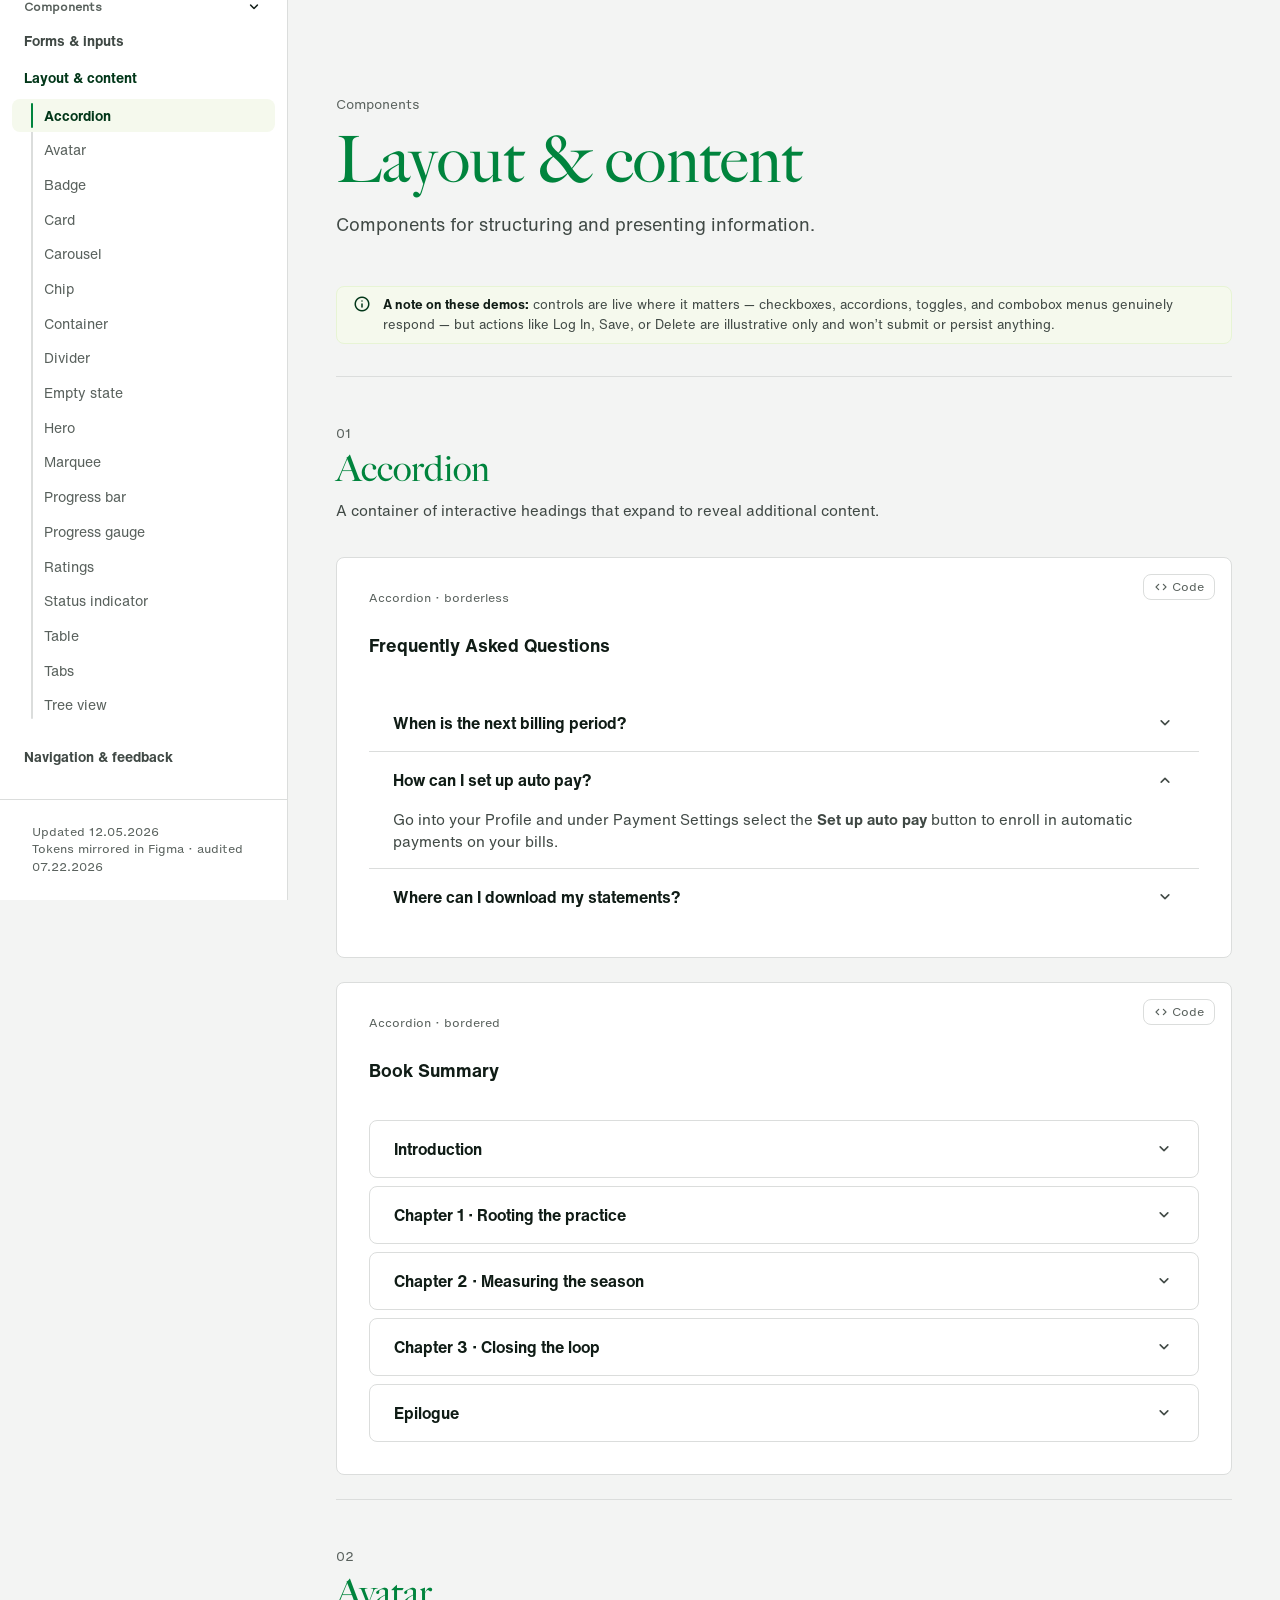
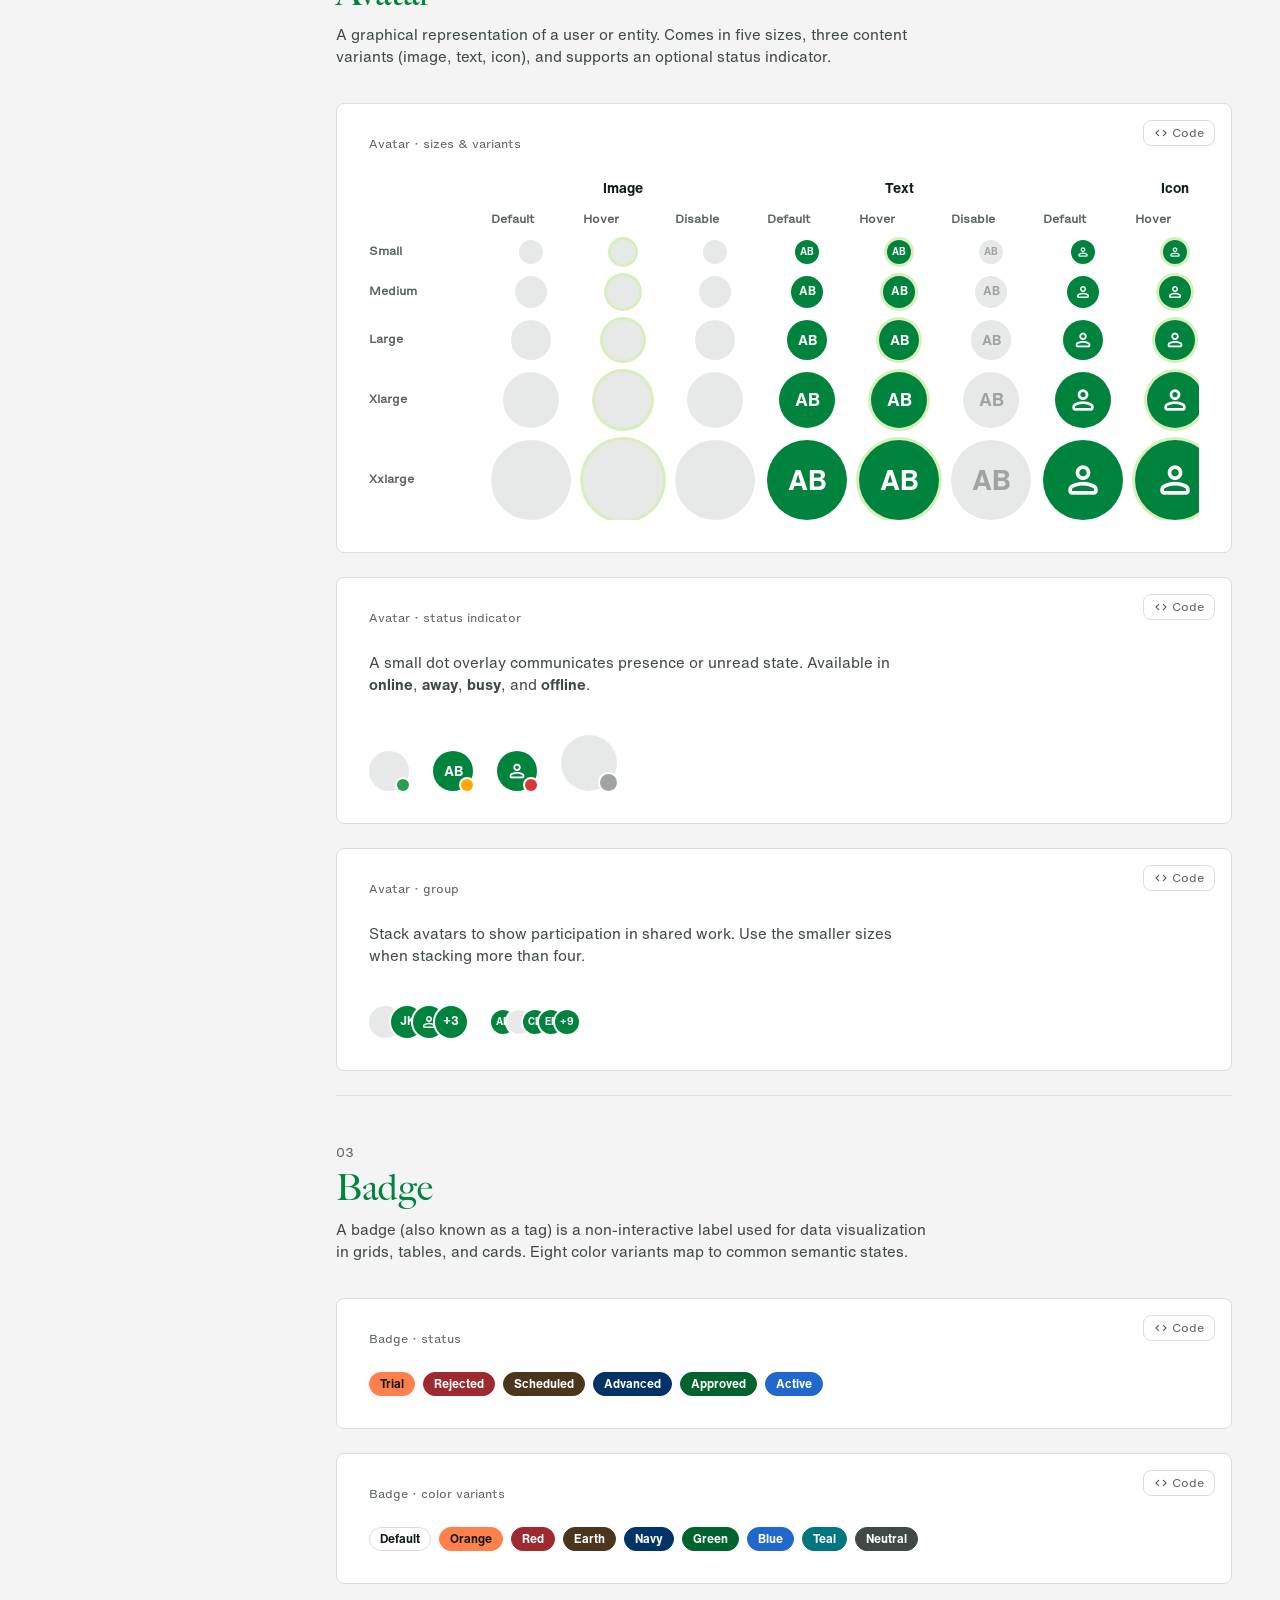
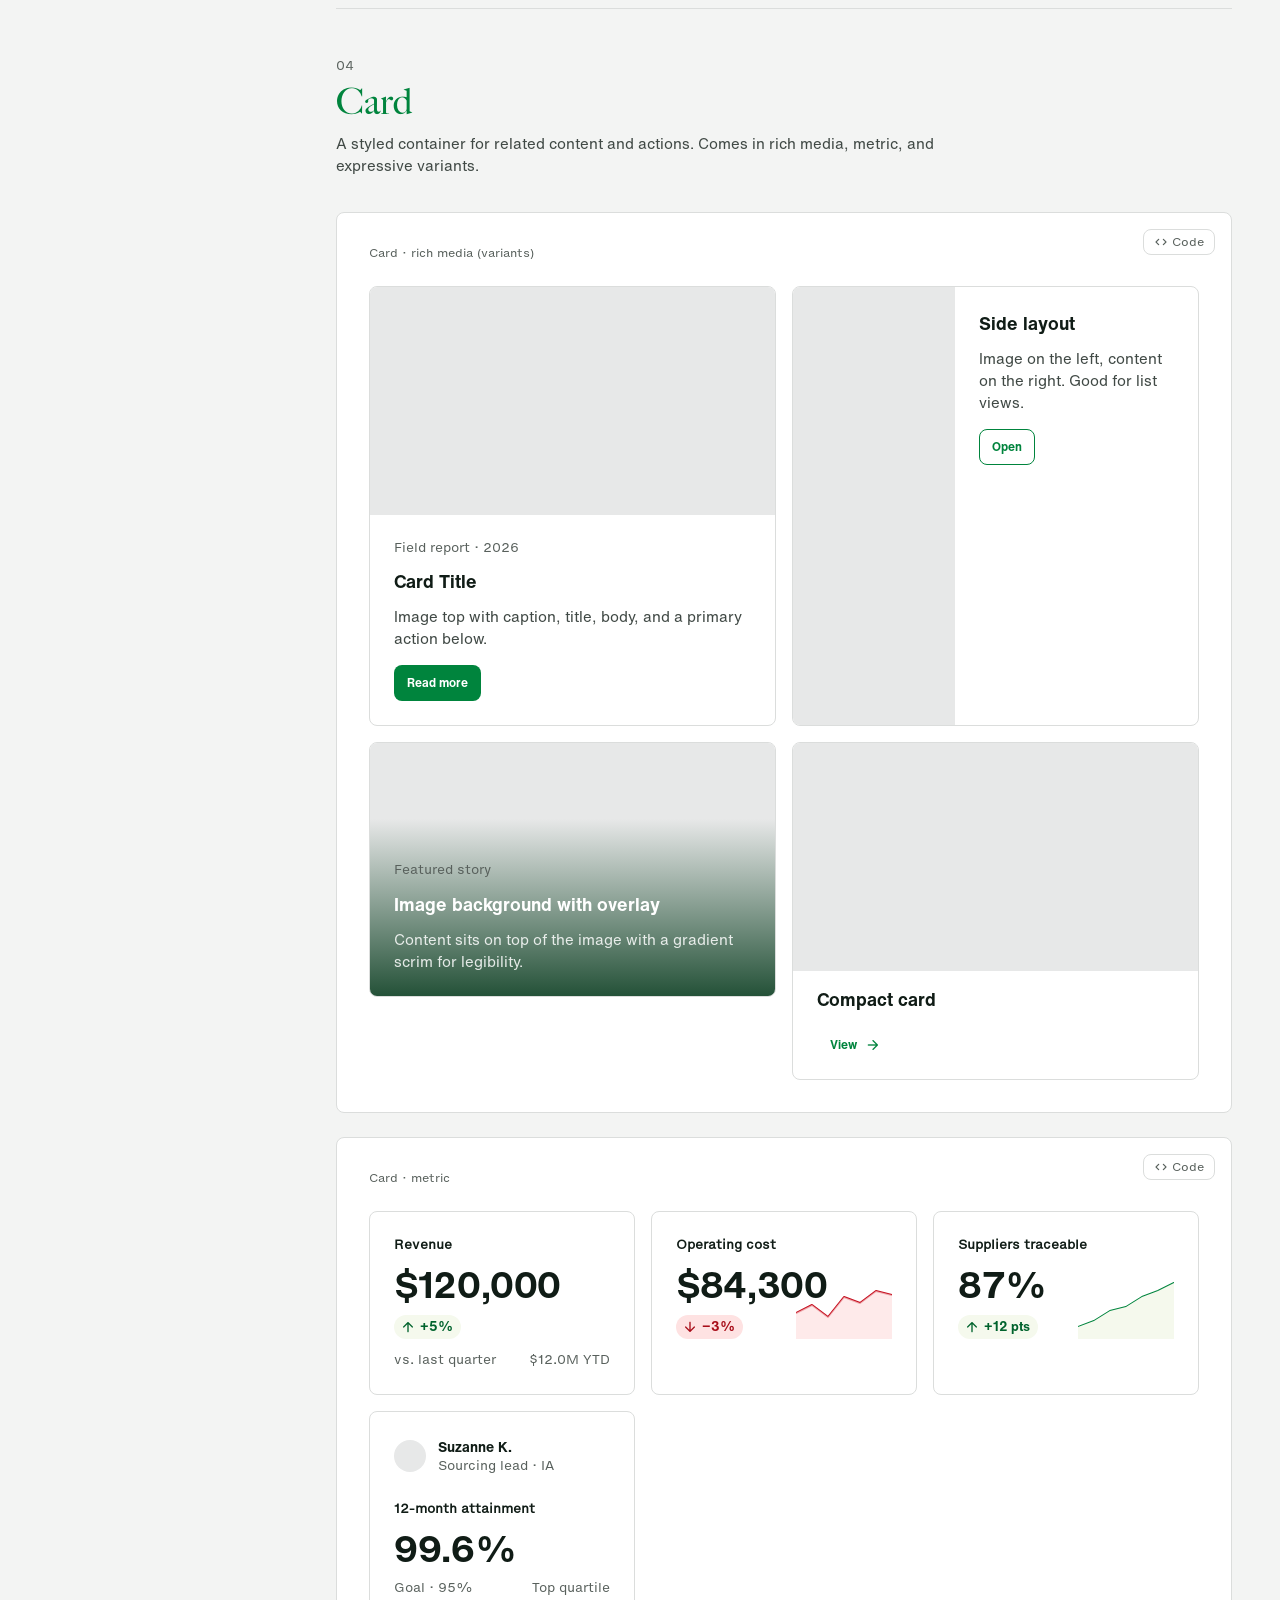
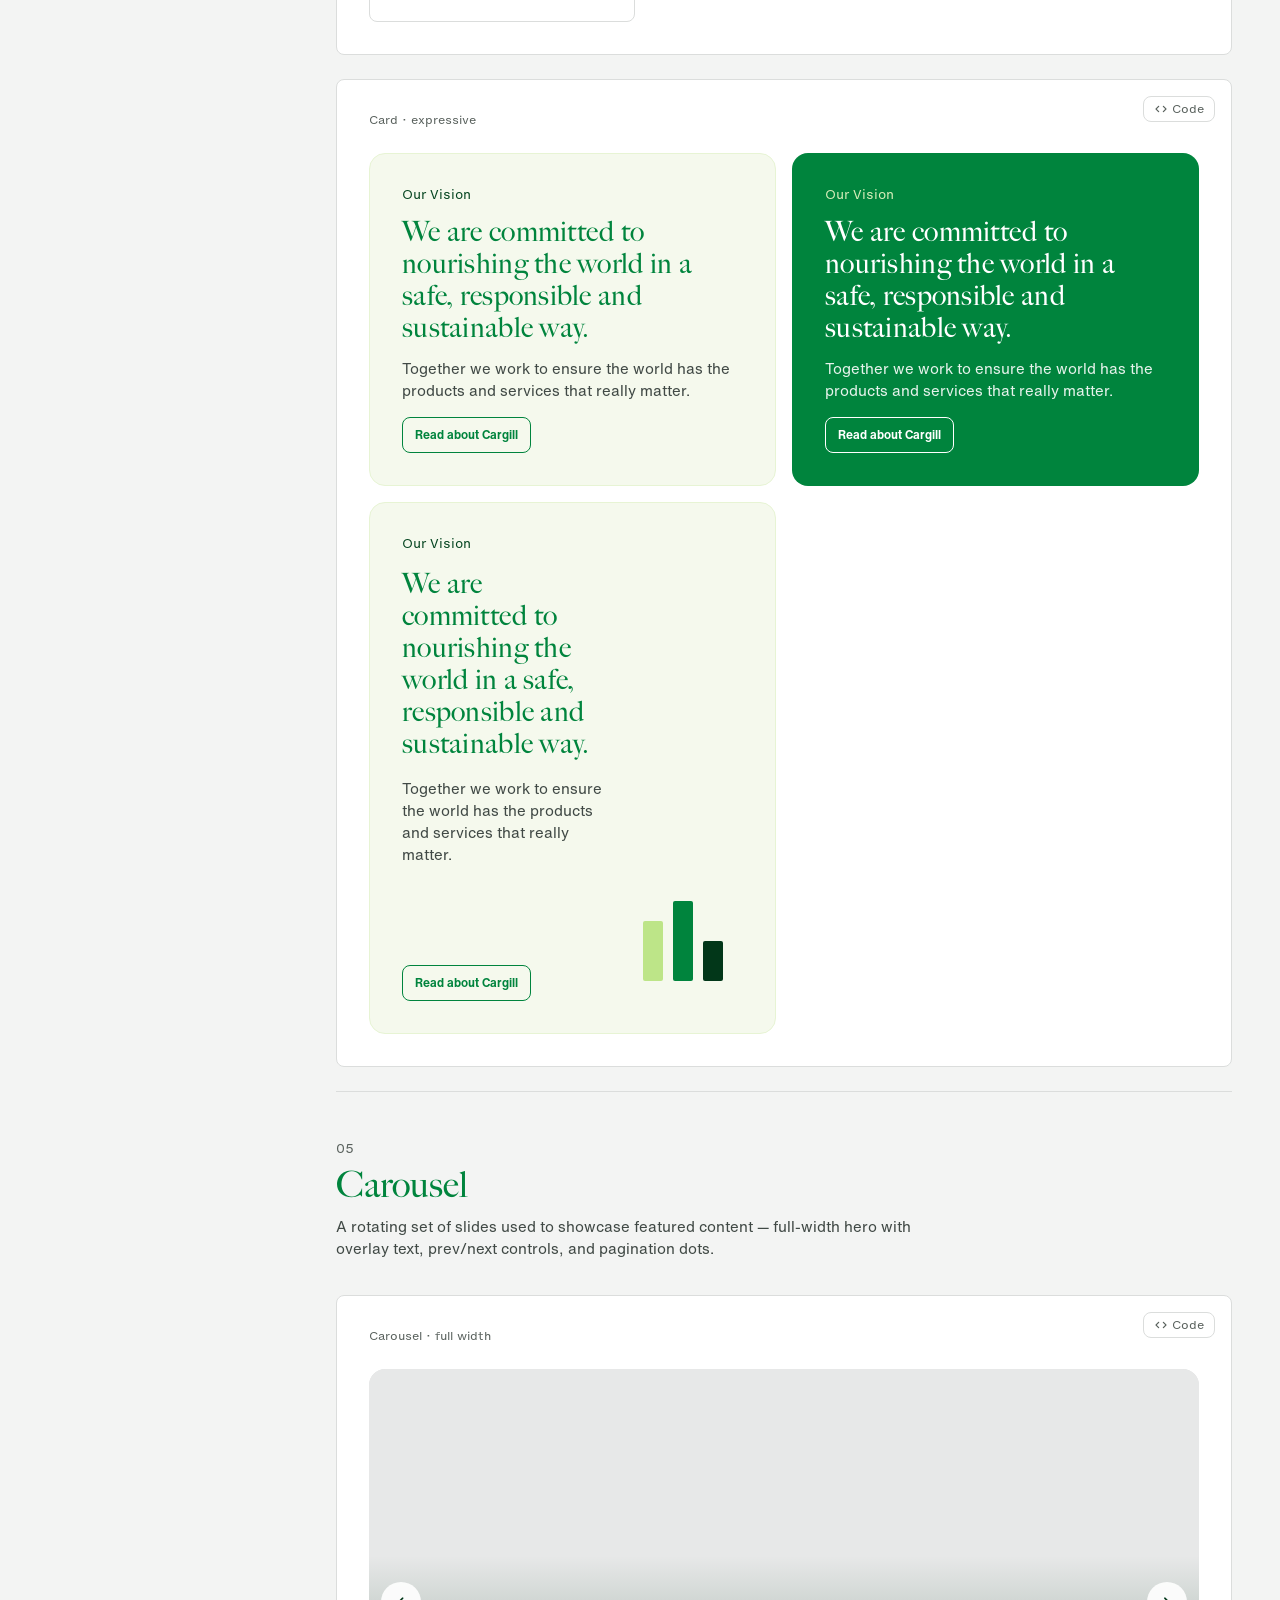
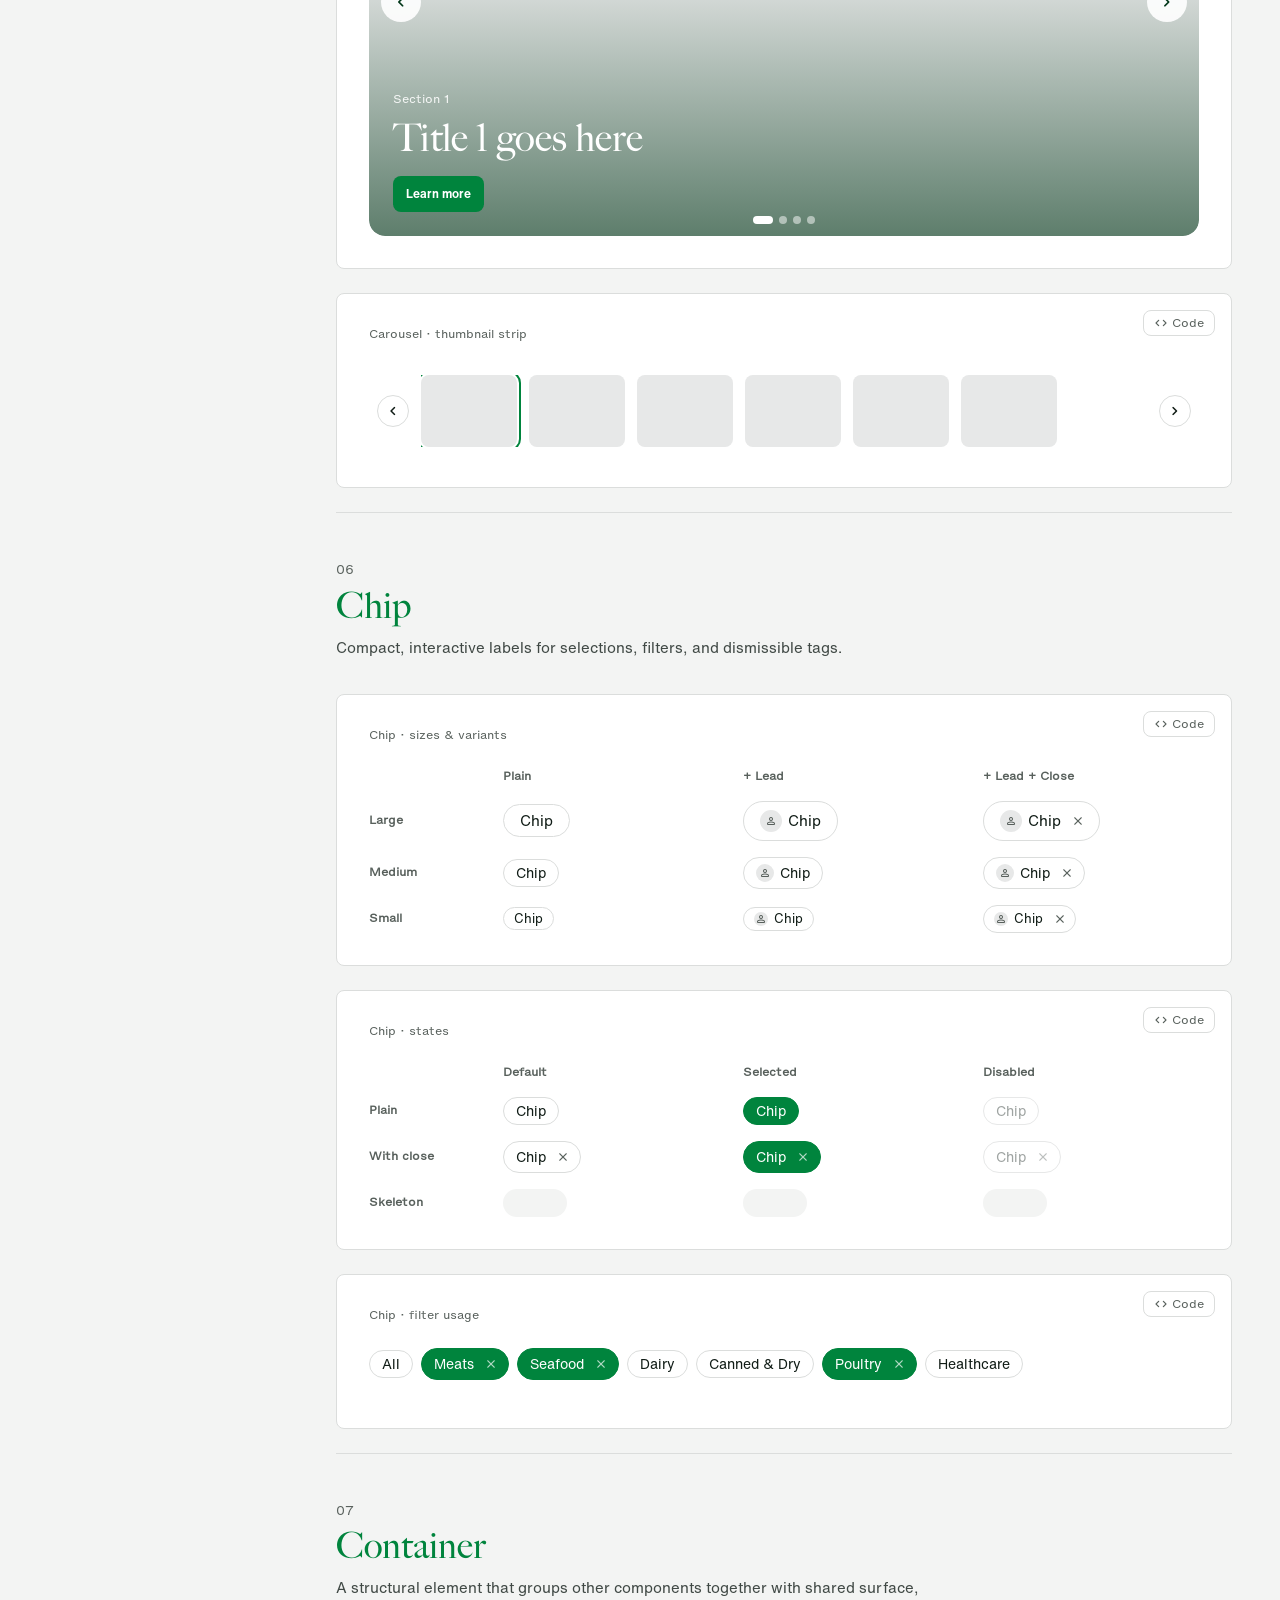
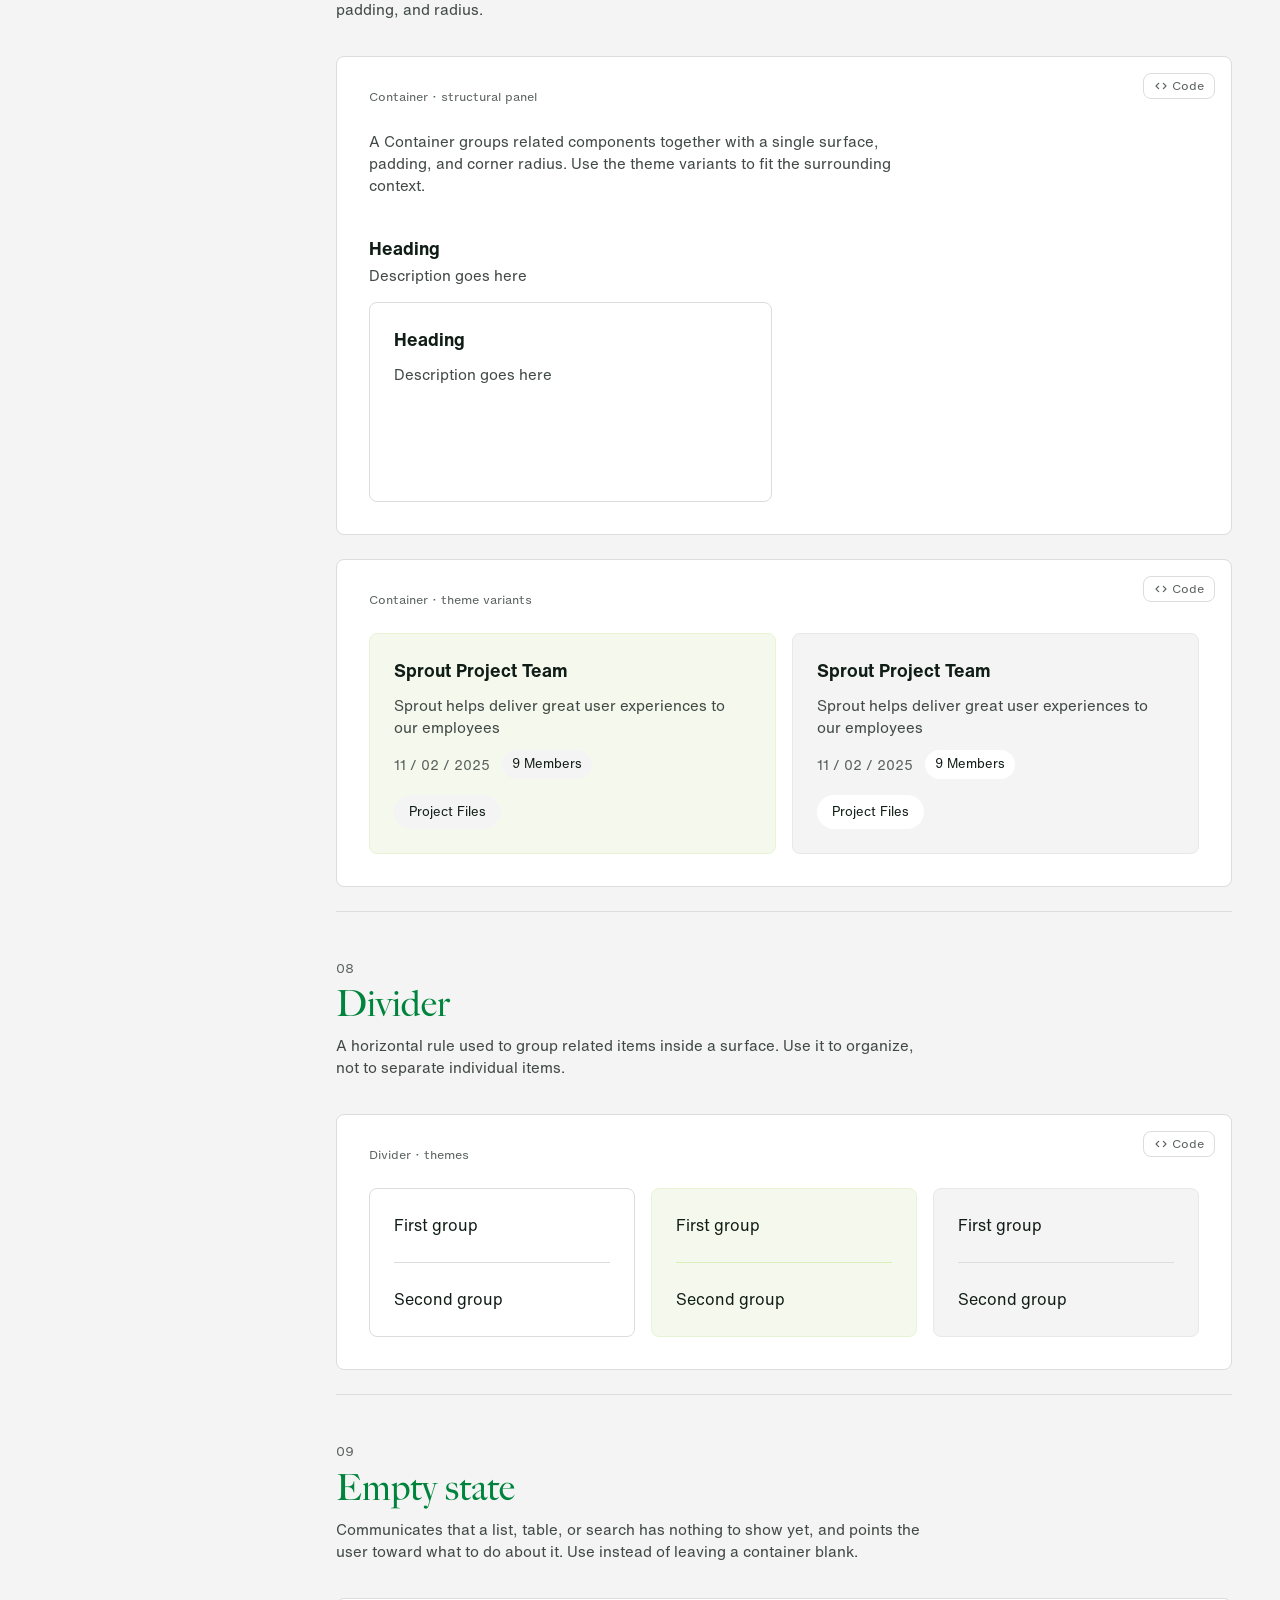
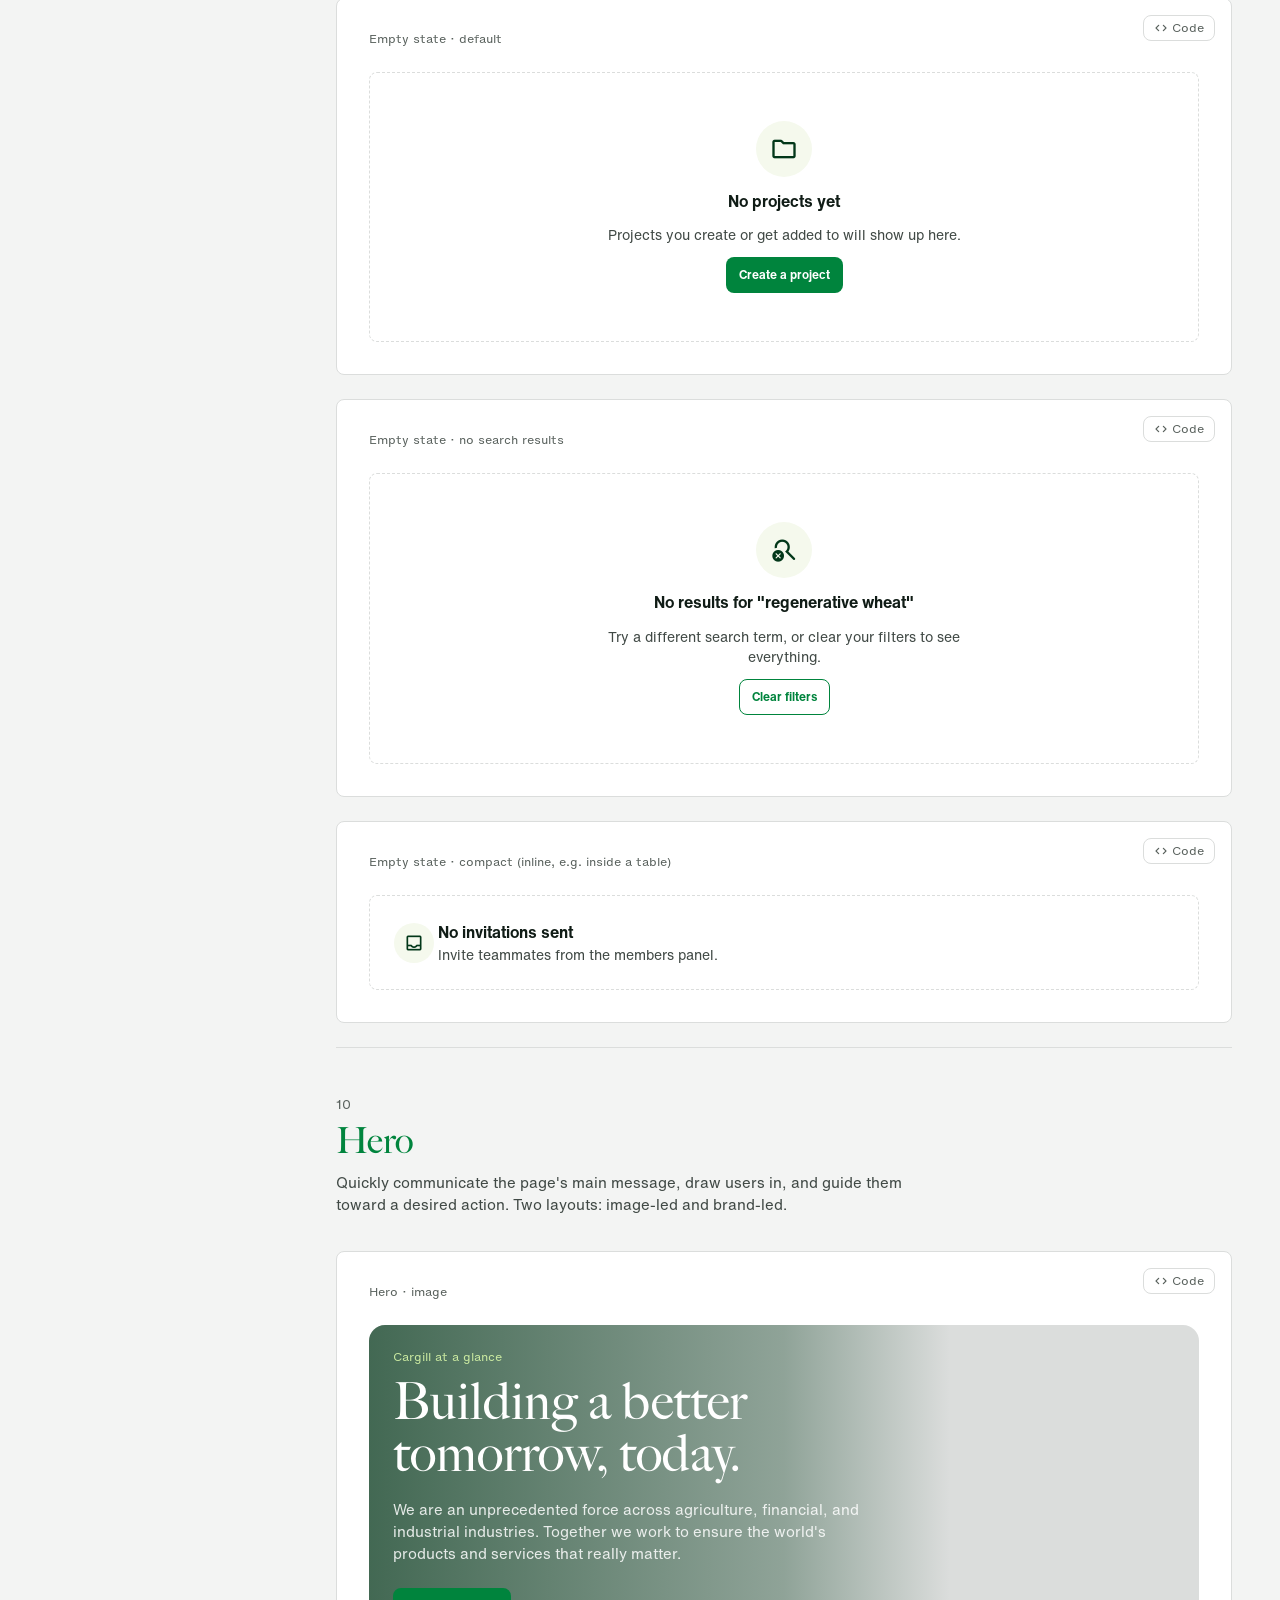
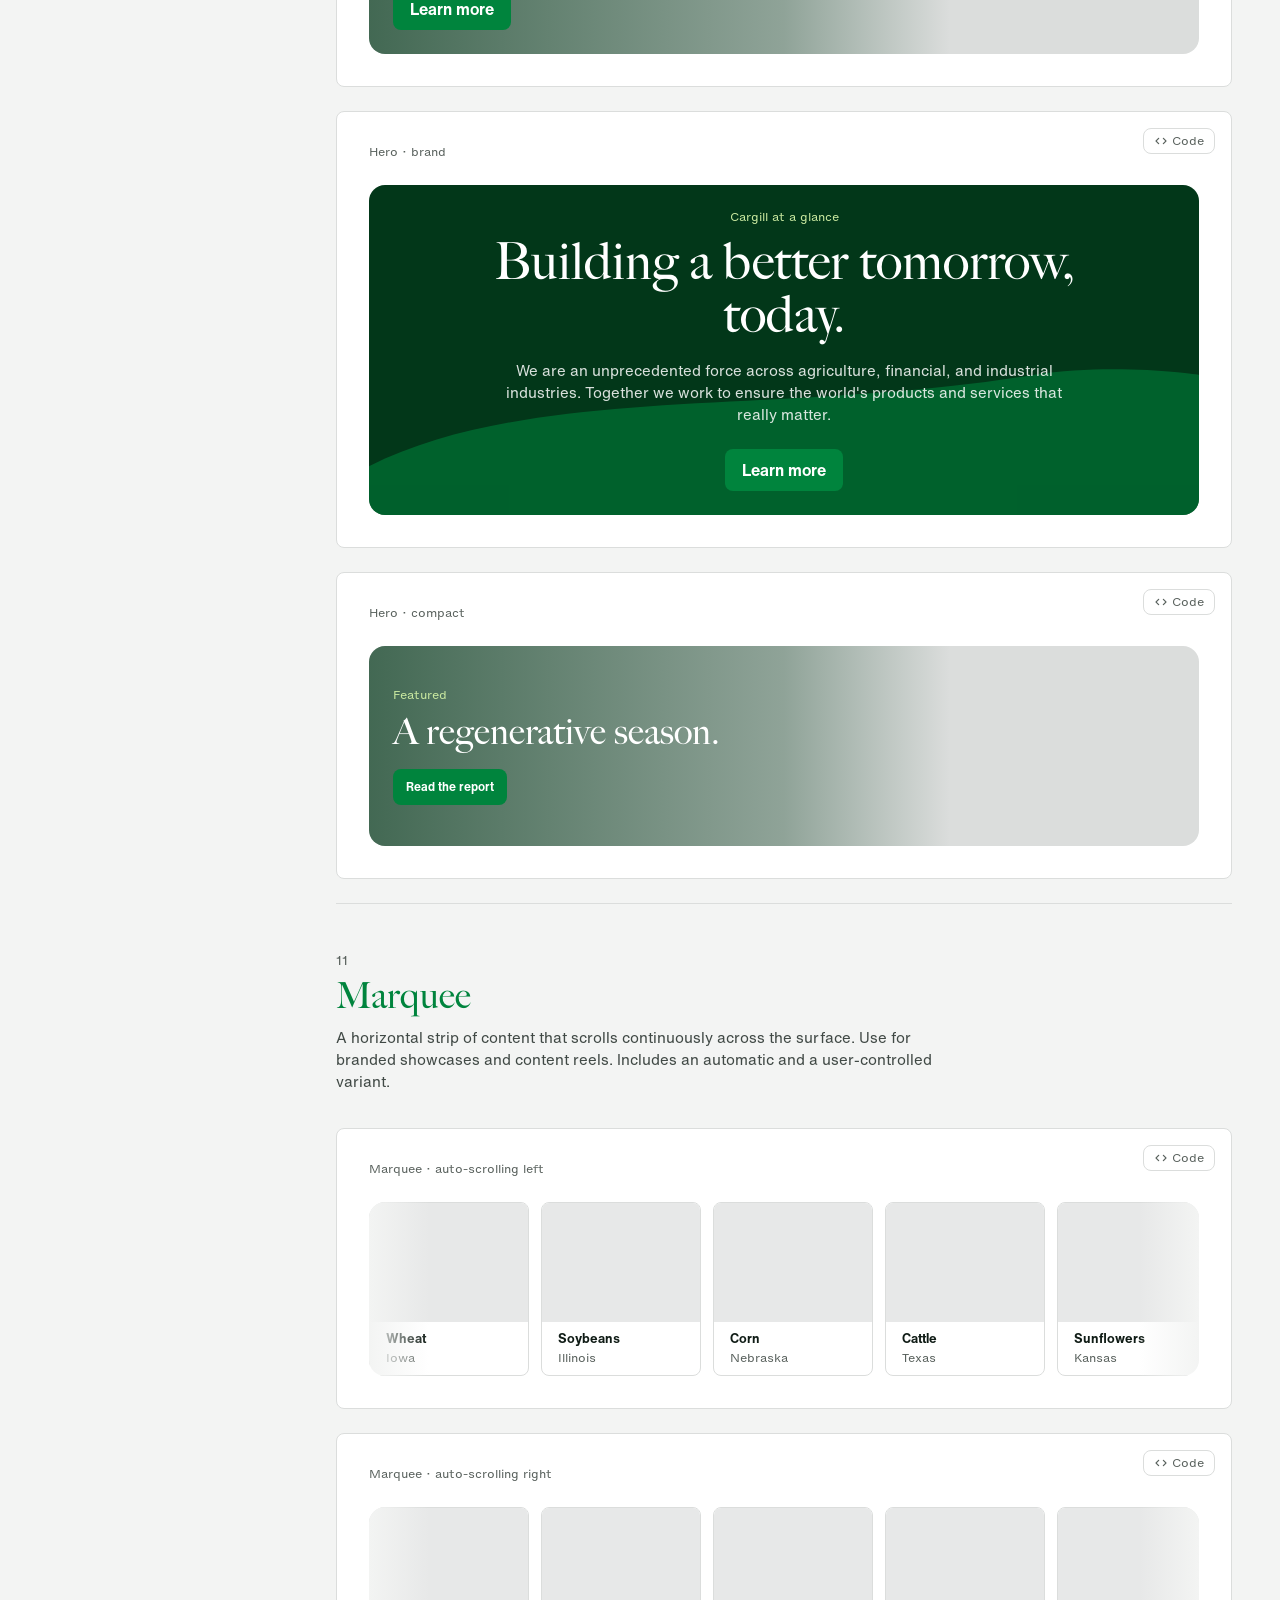
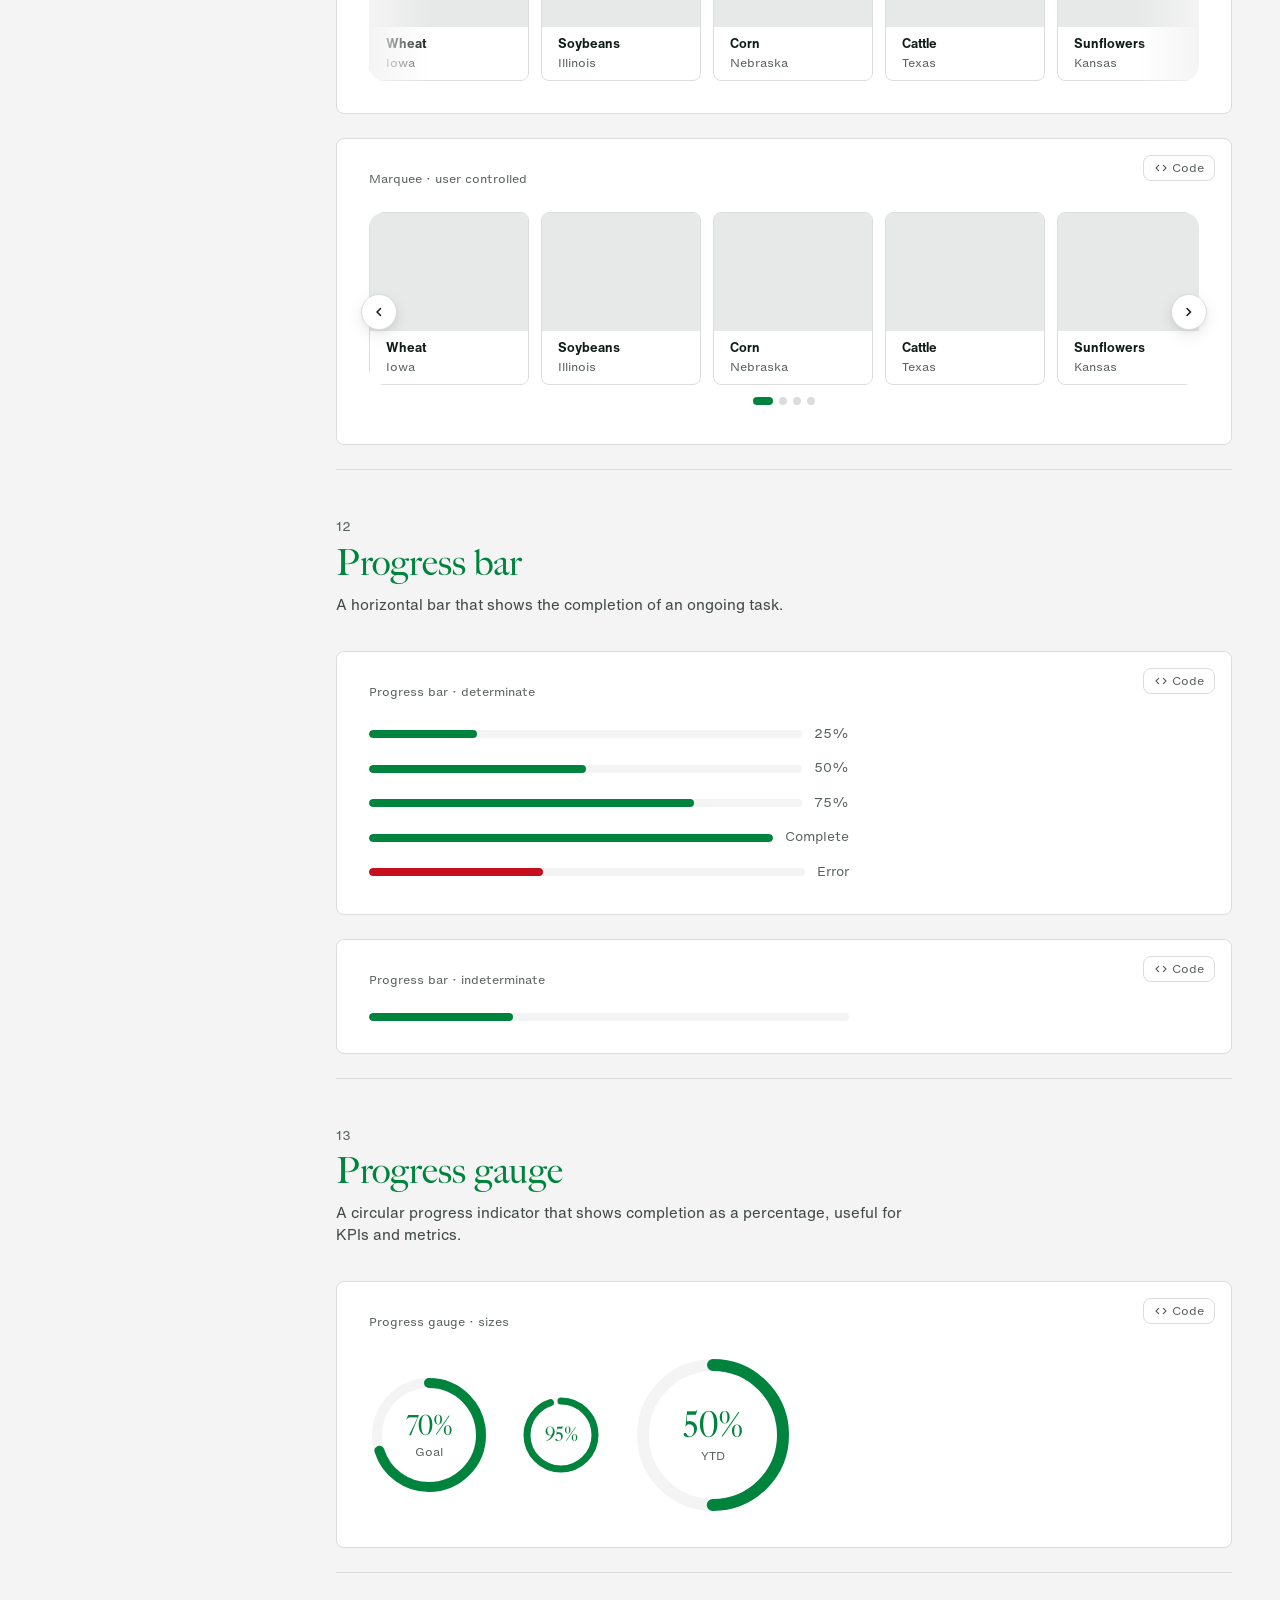
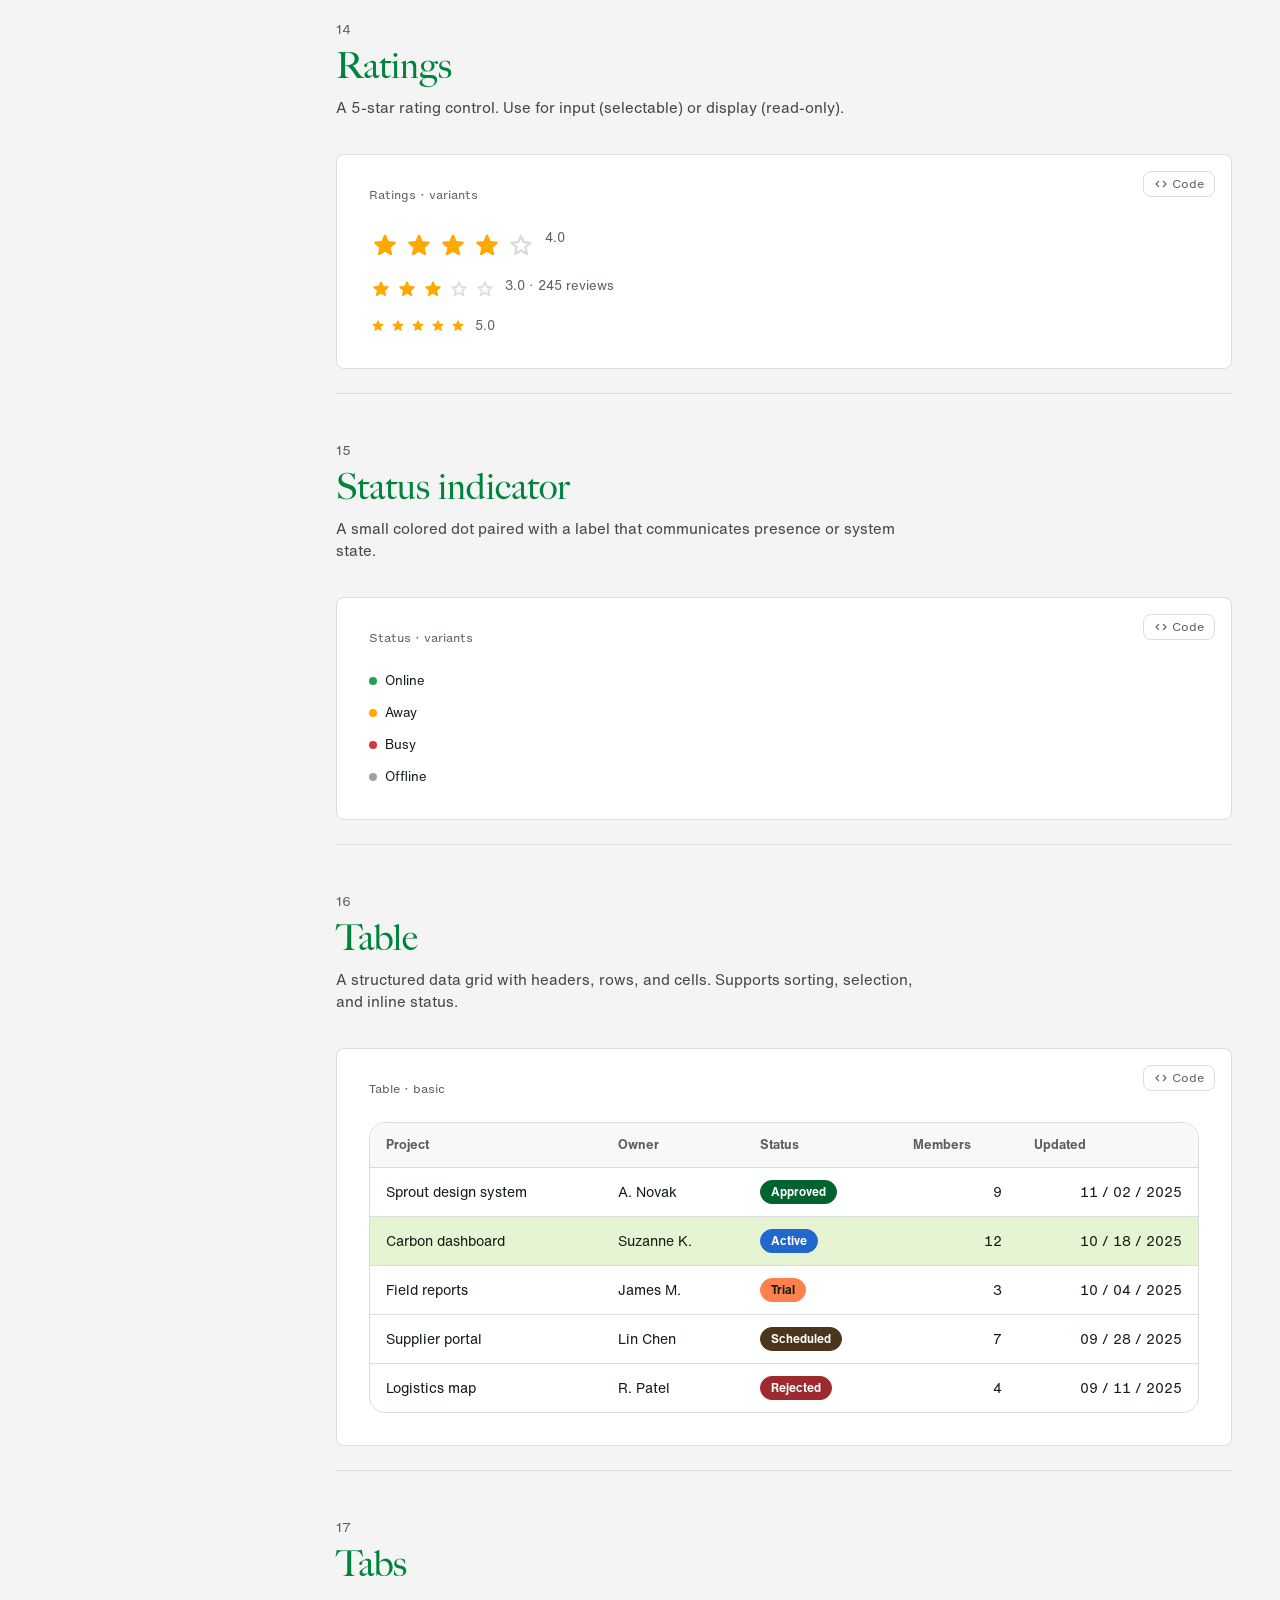
==== content.html @ 5d5da03d "Split System into its own page; add collapsible sidebar nav index.html had grown to 10 stacked Found" ====
<!doctype html>
<html lang="en">
<head>
  <meta charset="utf-8" />
  <meta name="viewport" content="width=device-width, initial-scale=1" />
  <title>Layout & content · Sprout Design System</title>
  <link rel="preconnect" href="https://fonts.googleapis.com" />
  <link rel="preconnect" href="https://fonts.gstatic.com" crossorigin />
  <link rel="preload" href="Cargill%20Fonts/HelveticaNowForCargill.woff2" as="font" type="font/woff2" crossorigin />
  <link rel="preload" href="Cargill%20Fonts/BigCaslonForCargill.otf" as="font" type="font/otf" crossorigin />
  <link rel="stylesheet" href="https://fonts.googleapis.com/css2?family=Material+Symbols+Rounded:opsz,wght,FILL,GRAD@20..48,400..700,0..1,-25..0&display=block" />
  <link rel="stylesheet" href="https://fonts.googleapis.com/css2?family=EB+Garamond:ital@0;1&display=swap" />
  <link rel="stylesheet" href="styles.css" />
</head>
<body>
  <a class="skip-link" href="#main-content">Skip to content</a>

  <!-- Cargill logo SVG symbol. Wordmark paths use currentColor, leaf uses --leaf-fill. -->
  <svg width="0" height="0" style="position:absolute;overflow:hidden" aria-hidden="true" focusable="false">
    <symbol id="cargill-logo" viewBox="0 0 432 202">
      <g fill="currentColor">
        <path d="M423.825 174.37C422.325 174.37 420.925 173.97 419.725 173.27C418.425 172.57 417.525 171.57 416.725 170.37C416.025 169.17 415.625 167.87 415.625 166.37C415.625 164.87 416.025 163.57 416.725 162.37C417.425 161.17 418.425 160.17 419.725 159.47C421.025 158.77 422.325 158.37 423.825 158.37C425.325 158.37 426.725 158.77 427.925 159.47C429.125 160.17 430.125 161.17 430.925 162.37C431.625 163.57 432.025 164.87 432.025 166.37C432.025 167.87 431.625 169.17 430.925 170.37C430.225 171.57 429.225 172.57 427.925 173.27C426.625 173.97 425.325 174.37 423.825 174.37ZM423.825 173.07C425.125 173.07 426.225 172.77 427.325 172.17C428.325 171.57 429.225 170.77 429.825 169.77C430.425 168.77 430.725 167.57 430.725 166.37C430.725 165.17 430.425 163.97 429.825 162.97C429.225 161.97 428.425 161.17 427.325 160.57C426.225 159.97 425.125 159.67 423.825 159.67C422.525 159.67 421.425 159.97 420.325 160.57C419.225 161.17 418.425 161.97 417.825 162.97C417.225 163.97 416.925 165.17 416.925 166.37C416.925 167.57 417.225 168.77 417.825 169.77C418.425 170.77 419.225 171.57 420.325 172.17C421.425 172.77 422.625 173.07 423.825 173.07ZM420.725 170.67V161.97H424.325C424.925 161.97 425.425 162.07 425.925 162.27C426.325 162.47 426.725 162.77 426.925 163.07C427.125 163.47 427.325 163.87 427.325 164.37C427.325 164.77 427.225 165.17 427.125 165.47C426.925 165.77 426.725 166.07 426.425 166.27C426.125 166.47 425.625 166.57 425.125 166.67V166.27C425.625 166.27 425.925 166.37 426.225 166.57C426.525 166.67 426.725 166.87 426.925 167.17C427.025 167.47 427.125 167.77 427.225 168.17L427.325 169.57C427.325 169.87 427.425 170.07 427.425 170.27C427.525 170.47 427.625 170.67 427.725 170.77H426.525C426.425 170.67 426.325 170.47 426.325 170.27C426.225 170.07 426.225 169.87 426.225 169.57L426.125 168.47C426.125 168.07 426.025 167.87 425.925 167.67C425.825 167.47 425.725 167.37 425.425 167.27C425.225 167.17 424.925 167.17 424.625 167.17H421.225V165.97H424.525C424.925 165.97 425.225 165.87 425.425 165.77C425.725 165.67 425.825 165.47 426.025 165.27C426.225 165.07 426.225 164.77 426.225 164.47C426.225 164.17 426.125 163.87 426.025 163.67C425.925 163.47 425.725 163.27 425.425 163.17C425.125 163.07 424.825 162.97 424.425 162.97H421.425L421.925 162.47V170.67H420.725Z"/>
        <path d="M432.025 55.4702C431.125 59.6702 408.725 167.97 408.125 170.77C405.625 170.77 385.625 170.77 381.925 170.77C382.725 166.57 405.225 58.2702 405.725 55.4702C408.325 55.4702 428.325 55.4702 432.025 55.4702Z"/>
        <path d="M390.025 55.4702C389.125 59.6702 366.725 167.97 366.125 170.77C363.625 170.77 343.625 170.77 339.925 170.77C340.725 166.57 363.225 58.2702 363.725 55.4702C366.325 55.4702 386.325 55.4702 390.025 55.4702Z"/>
        <path d="M341.925 84.2702C341.025 88.4702 324.625 167.97 324.025 170.67C321.525 170.67 301.525 170.67 297.825 170.67C298.725 166.47 315.125 86.9702 315.725 84.2702C318.225 84.2702 338.225 84.2702 341.925 84.2702Z"/>
        <path d="M248.525 126.37C245.925 139.17 246.025 144.07 248.525 147.27C249.825 148.87 251.725 149.67 254.425 149.67C261.825 149.67 265.425 145.17 269.125 127.17C271.825 114.27 272.125 106.07 269.525 102.87C268.325 101.37 266.425 100.57 263.925 100.57C256.325 100.57 252.225 108.27 248.525 126.37ZM224.525 162.97C219.225 156.47 218.225 146.37 221.825 128.27C229.725 88.8702 244.725 81.9702 257.725 81.9702C263.925 81.9702 273.225 84.2702 274.325 95.1702L274.425 96.8702H276.225C276.225 96.8702 278.325 86.6702 278.825 84.3702C281.225 84.3702 299.425 84.3702 303.025 84.3702C302.125 88.5702 285.025 170.77 285.025 170.77C280.725 191.47 267.525 201.67 243.225 201.67C220.625 201.67 217.325 188.37 216.825 184.27C216.625 182.67 217.125 178.07 217.125 178.07C219.725 178.07 237.425 178.07 240.725 178.07C240.725 180.17 240.825 183.27 241.525 184.17C242.525 185.37 243.325 186.77 247.025 186.77C251.925 186.77 256.725 185.37 259.025 174.07L263.025 154.67H261.125L260.525 155.57C255.725 163.97 246.725 168.17 237.225 168.17C231.625 168.27 227.325 166.47 224.525 162.97Z"/>
        <path d="M224.725 81.8702C216.125 81.8702 205.925 87.8702 200.925 97.5702L200.425 98.5702H198.525C198.525 98.5702 200.825 87.4702 201.525 84.2702C201.025 84.2702 200.225 84.2702 199.225 84.2702C196.325 84.2702 177.925 84.2702 174.325 84.2702C174.425 85.3702 174.625 86.4702 174.625 87.7702C174.625 90.5702 174.225 93.7702 173.525 97.5702C168.725 121.07 159.025 167.57 158.425 170.77C162.125 170.77 182.125 170.77 184.625 170.77C186.225 162.67 194.425 123.07 194.425 123.07C196.925 111.17 203.825 105.67 216.325 105.67C218.525 105.67 220.425 105.77 222.225 106.07C222.825 103.27 226.525 85.5702 227.225 82.0702C226.025 81.8702 224.725 81.8702 224.725 81.8702Z"/>
        <path d="M131.725 127.17C131.725 127.17 131.225 127.57 130.325 127.97C128.725 128.57 125.225 129.17 123.125 129.67C121.425 130.07 119.525 130.57 117.525 131.47C112.025 133.77 109.325 137.57 107.825 144.47C107.025 148.47 107.525 151.87 109.325 154.07C110.625 155.67 112.625 156.57 115.025 156.57C124.725 156.57 127.725 147.27 129.225 140.27L131.725 127.17ZM132.025 81.8702C145.325 81.8702 153.425 84.1702 157.425 89.1702C159.625 91.8702 160.725 95.4702 160.825 100.07C160.825 102.67 160.525 105.47 159.825 108.57L150.725 152.57C149.525 158.67 148.725 163.27 148.725 167.17C148.725 168.37 148.825 169.57 149.025 170.57C145.325 170.57 126.925 170.57 124.125 170.57C124.125 170.27 124.125 170.07 124.125 169.77C124.125 167.97 124.225 165.97 124.425 163.97L124.725 160.37H123.325L122.825 161.17C118.325 168.37 108.125 172.87 99.4255 172.87C92.2255 172.87 87.0255 171.07 84.0255 167.37C80.8255 163.37 80.0255 157.07 81.7255 148.67C85.1255 132.27 92.6255 125.27 111.325 121.07L123.725 118.27C131.125 116.67 134.625 113.37 136.025 107.07C136.725 103.57 136.325 100.87 134.825 99.0702C133.425 97.3702 131.225 96.5702 128.225 96.5702C121.525 96.5702 118.025 99.9702 115.825 108.57C113.525 108.57 97.2255 108.57 93.6255 108.57C99.5255 85.4702 120.125 81.8702 132.025 81.8702Z"/>
        <path d="M5.12538 166.17C-1.37462 158.17 -1.67462 143.37 4.12538 115.17C13.5254 70.0702 26.9254 54.8702 57.5254 54.8702C69.7254 54.8702 78.3254 57.7702 83.0254 63.5702C86.0254 67.2702 87.6254 72.3702 87.6254 78.7702C87.6254 82.2702 87.2254 86.0702 86.3254 90.2702C86.3254 90.2702 85.5254 94.0702 85.0254 96.2702C82.5254 96.2702 59.2254 96.2702 59.2254 96.2702C59.2254 96.2702 61.1254 83.9702 61.1254 81.2702C61.1254 78.1702 61.0254 76.5702 59.8254 75.0702C58.6254 73.4702 56.8254 72.1702 54.0254 72.1702C42.6254 72.1702 38.8254 83.0702 32.3254 114.47C27.3254 138.87 25.4254 149.97 29.3254 154.77C30.8254 156.57 33.0254 157.47 36.1254 157.47C45.1254 157.47 48.6254 149.77 53.2254 128.37C55.6254 128.37 75.5254 128.37 79.2254 128.37C78.7254 130.87 77.8254 134.97 77.8254 134.97C72.4254 161.37 56.8254 174.77 31.8254 174.77C18.4254 174.67 9.92538 171.97 5.12538 166.17Z"/>
      </g>
      <path style="fill: var(--leaf-fill, #00843D)" d="M344.125 74.0702C344.125 74.0702 326.725 75.4702 314.625 73.7702C286.825 69.9702 261.025 50.7702 249.625 44.3702C224.825 30.5702 214.725 29.6702 201.925 33.3702C180.825 39.0702 168.525 56.3702 156.625 76.5702C154.325 75.4702 151.925 74.5702 149.425 73.9702C156.225 59.5702 182.125 13.0702 235.425 2.07022C288.925 -9.12978 346.225 26.5702 344.125 74.0702Z"/>
    </symbol>
  </svg>

  <div class="app-layout">

    <aside class="sidebar">
      <div class="sidebar-brand">
        <a href="index.html" style="text-decoration:none; display:block;"><svg class="cargill-logo cargill-logo--black" viewBox="0 0 432 202" role="img" aria-label="Cargill"><use href="#cargill-logo"/></svg></a>
        <span class="sidebar-brand-title">Sprout</span>
        <span class="sidebar-brand-tagline">Design System · <span class="js-version">v1.0</span></span>
        <div class="theme-toggle-row">
          <button type="button" id="theme-toggle" class="theme-toggle" role="switch" aria-checked="false" aria-label="Light mode">
            <span class="theme-toggle-track" aria-hidden="true">
              <span class="theme-toggle-thumb"></span>
              <span class="theme-toggle-opt theme-toggle-opt--light">
                <span class="material-symbols-rounded theme-toggle-glyph">light_mode</span>
                <span class="theme-toggle-opt-label">Light</span>
              </span>
              <span class="theme-toggle-opt theme-toggle-opt--dark">
                <span class="material-symbols-rounded theme-toggle-glyph">dark_mode</span>
                <span class="theme-toggle-opt-label">Dark</span>
              </span>
            </span>
          </button>
        </div>
      </div>

      <div class="sidebar-search">
        <button type="button" class="sidebar-search-trigger" id="search-trigger" aria-haspopup="dialog">
          <span class="material-symbols-rounded" aria-hidden="true">search</span>
          <span class="sidebar-search-trigger-label">Search</span>
          <span class="sidebar-search-kbd">⌘K</span>
        </button>
      </div>

      <nav class="sidebar-nav" aria-label="Design system sections">
        <div class="sidebar-section" data-nav-group="start">
          <button type="button" class="sidebar-section-header" aria-expanded="true" aria-controls="nav-start">
            <span class="sidebar-section-title">Start here</span>
            <span class="material-symbols-rounded sidebar-section-chevron" aria-hidden="true">expand_more</span>
          </button>
          <div class="sidebar-section-body" id="nav-start">
            <div class="sidebar-section-body-inner">
              <a href="getting-started.html" class="sidebar-link"><span class="sidebar-link-num">·</span><span>Getting started</span></a>
            </div>
          </div>
        </div>
        <div class="sidebar-section" data-nav-group="foundations">
          <button type="button" class="sidebar-section-header" aria-expanded="true" aria-controls="nav-foundations">
            <span class="sidebar-section-title">Foundations</span>
            <span class="material-symbols-rounded sidebar-section-chevron" aria-hidden="true">expand_more</span>
          </button>
          <div class="sidebar-section-body" id="nav-foundations">
            <div class="sidebar-section-body-inner">
              <a href="index.html#color" class="sidebar-link"><span class="sidebar-link-num">01</span><span>Color</span></a>
              <a href="index.html#type" class="sidebar-link"><span class="sidebar-link-num">02</span><span>Typography</span></a>
              <a href="index.html#space" class="sidebar-link"><span class="sidebar-link-num">03</span><span>Layout &amp; shape</span></a>
              <a href="index.html#icons" class="sidebar-link"><span class="sidebar-link-num">04</span><span>Iconography</span></a>
              <a href="index.html#logo" class="sidebar-link"><span class="sidebar-link-num">05</span><span>Logo</span></a>
            </div>
          </div>
        </div>
        <div class="sidebar-section" data-nav-group="system">
          <button type="button" class="sidebar-section-header" aria-expanded="true" aria-controls="nav-system">
            <span class="sidebar-section-title">System</span>
            <span class="material-symbols-rounded sidebar-section-chevron" aria-hidden="true">expand_more</span>
          </button>
          <div class="sidebar-section-body" id="nav-system">
            <div class="sidebar-section-body-inner">
              <a href="system.html#themes" class="sidebar-link"><span class="sidebar-link-num">06</span><span>Themes</span></a>
              <a href="system.html#elevation" class="sidebar-link"><span class="sidebar-link-num">07</span><span>Elevation</span></a>
              <a href="system.html#brand-expression" class="sidebar-link"><span class="sidebar-link-num">08</span><span>Brand expression</span></a>
              <a href="system.html#illustration" class="sidebar-link"><span class="sidebar-link-num">09</span><span>Illustration</span></a>
              <a href="system.html#dataviz" class="sidebar-link"><span class="sidebar-link-num">10</span><span>Data visualization</span></a>
            </div>
          </div>
        </div>
        <div class="sidebar-section" data-nav-group="components">
          <button type="button" class="sidebar-section-header" aria-expanded="true" aria-controls="nav-components">
            <span class="sidebar-section-title">Components</span>
            <span class="material-symbols-rounded sidebar-section-chevron" aria-hidden="true">expand_more</span>
          </button>
          <div class="sidebar-section-body" id="nav-components">
            <div class="sidebar-section-body-inner">
          <a href="forms.html" class="sidebar-link sidebar-group"><span class="sidebar-link-num">·</span><span>Forms &amp; inputs</span></a>
          <a href="content.html" class="sidebar-link sidebar-group sidebar-group--active"><span class="sidebar-link-num">·</span><span>Layout &amp; content</span></a>
          <div class="sidebar-group-children">
            <a href="#accordion" class="sidebar-link sidebar-link--child"><span class="sidebar-link-num"></span><span>Accordion</span></a>
            <a href="#avatar" class="sidebar-link sidebar-link--child"><span class="sidebar-link-num"></span><span>Avatar</span></a>
            <a href="#badge" class="sidebar-link sidebar-link--child"><span class="sidebar-link-num"></span><span>Badge</span></a>
            <a href="#card" class="sidebar-link sidebar-link--child"><span class="sidebar-link-num"></span><span>Card</span></a>
            <a href="#carousel" class="sidebar-link sidebar-link--child"><span class="sidebar-link-num"></span><span>Carousel</span></a>
            <a href="#chip" class="sidebar-link sidebar-link--child"><span class="sidebar-link-num"></span><span>Chip</span></a>
            <a href="#container" class="sidebar-link sidebar-link--child"><span class="sidebar-link-num"></span><span>Container</span></a>
            <a href="#divider" class="sidebar-link sidebar-link--child"><span class="sidebar-link-num"></span><span>Divider</span></a>
            <a href="#empty-state" class="sidebar-link sidebar-link--child"><span class="sidebar-link-num"></span><span>Empty state</span></a>
            <a href="#hero" class="sidebar-link sidebar-link--child"><span class="sidebar-link-num"></span><span>Hero</span></a>
            <a href="#marquee" class="sidebar-link sidebar-link--child"><span class="sidebar-link-num"></span><span>Marquee</span></a>
            <a href="#progress-bar" class="sidebar-link sidebar-link--child"><span class="sidebar-link-num"></span><span>Progress bar</span></a>
            <a href="#progress-gauge" class="sidebar-link sidebar-link--child"><span class="sidebar-link-num"></span><span>Progress gauge</span></a>
            <a href="#ratings" class="sidebar-link sidebar-link--child"><span class="sidebar-link-num"></span><span>Ratings</span></a>
            <a href="#status-indicator" class="sidebar-link sidebar-link--child"><span class="sidebar-link-num"></span><span>Status indicator</span></a>
            <a href="#tables" class="sidebar-link sidebar-link--child"><span class="sidebar-link-num"></span><span>Table</span></a>
            <a href="#tabs" class="sidebar-link sidebar-link--child"><span class="sidebar-link-num"></span><span>Tabs</span></a>
            <a href="#tree-view" class="sidebar-link sidebar-link--child"><span class="sidebar-link-num"></span><span>Tree view</span></a>
          </div>
          <a href="navigation.html" class="sidebar-link sidebar-group"><span class="sidebar-link-num">·</span><span>Navigation &amp; feedback</span></a>
            </div>
          </div>
        </div>
      </nav>


      <div class="sidebar-foot">
        Updated <span class="js-updated">2026.06.06</span><br>Tokens mirrored in Figma · audited 07.22.2026
      </div>
    </aside>

    <div class="app-main" id="main-content" tabindex="-1">

  <main>
    <section class="block" id="content-top">
      <div class="container">
        <div class="section-head">
          <div>
            <p class="section-eyebrow">Components</p>
            <h1 class="section-title">Layout &amp; content</h1>
          </div>
          <p class="section-lede">Components for structuring and presenting information.</p>
        </div>
        <div class="component-grid">
<div class="component-legend">
            <span class="material-symbols-rounded" aria-hidden="true">info</span>
            <span><strong>A note on these demos:</strong> controls are live where it matters — checkboxes, accordions, toggles, and combobox menus genuinely respond — but actions like Log In, Save, or Delete are illustrative only and won’t submit or persist anything.</span>
          </div>
<div class="component-heading" id="accordion">
            <h2 class="component-heading-title">Accordion</h2>
            <p class="component-heading-desc">A container of interactive headings that expand to reveal additional content.</p>
          </div>

          <div class="component" style="grid-column: 1 / -1;">
            <p class="component-label">Accordion · borderless</p>
            <p class="type-h5" style="font-size: 18px; margin-bottom: var(--space-3);">Frequently Asked Questions</p>
            <div class="accordion accordion--borderless">
              <details class="accordion-item">
                <summary>When is the next billing period?<span class="material-symbols-rounded">expand_more</span></summary>
                <div class="accordion-body">
                  <p>Your next billing period begins on the first day of the month following your activation date. Invoices are issued on the same date and reflect any usage from the prior cycle.</p>
                </div>
              </details>
              <details class="accordion-item" open>
                <summary>How can I set up auto pay?<span class="material-symbols-rounded">expand_more</span></summary>
                <div class="accordion-body">
                  <p>Go into your Profile and under Payment Settings select the <strong>Set up auto pay</strong> button to enroll in automatic payments on your bills.</p>
                </div>
              </details>
              <details class="accordion-item">
                <summary>Where can I download my statements?<span class="material-symbols-rounded">expand_more</span></summary>
                <div class="accordion-body">
                  <p>Statements for the last 24 months live under Account · Billing · Statements. Each statement is available as PDF or CSV.</p>
                </div>
              </details>
            </div>
          </div>

          <div class="component" style="grid-column: 1 / -1;">
            <p class="component-label">Accordion · bordered</p>
            <p class="type-h5" style="font-size: 18px; margin-bottom: var(--space-3);">Book Summary</p>
            <div class="accordion accordion--bordered">
              <details class="accordion-item">
                <summary>Introduction<span class="material-symbols-rounded">expand_more</span></summary>
                <div class="accordion-body"><p>Sets the stage for the work ahead, framing the systems thinking and stewardship principles that ground the rest of the chapters.</p></div>
              </details>
              <details class="accordion-item">
                <summary>Chapter 1 · Rooting the practice<span class="material-symbols-rounded">expand_more</span></summary>
                <div class="accordion-body"><p>How regenerative practice takes hold across a working farm, from cover crops through measurement.</p></div>
              </details>
              <details class="accordion-item">
                <summary>Chapter 2 · Measuring the season<span class="material-symbols-rounded">expand_more</span></summary>
                <div class="accordion-body"><p>What gets measured, how it's reported, and where the system helps you spot patterns early.</p></div>
              </details>
              <details class="accordion-item">
                <summary>Chapter 3 · Closing the loop<span class="material-symbols-rounded">expand_more</span></summary>
                <div class="accordion-body"><p>Tying outcomes back to the story, with practical examples from the Iowa corn belt.</p></div>
              </details>
              <details class="accordion-item">
                <summary>Epilogue<span class="material-symbols-rounded">expand_more</span></summary>
                <div class="accordion-body"><p>A look ahead at the next season and what shapes the system from here.</p></div>
              </details>
            </div>
          </div>

<div class="component-heading" id="avatar">
            <h2 class="component-heading-title">Avatar</h2>
            <p class="component-heading-desc">A graphical representation of a user or entity. Comes in five sizes, three content variants (image, text, icon), and supports an optional status indicator.</p>
          </div>

          <div class="component" style="grid-column: 1 / -1;">
            <p class="component-label">Avatar · sizes &amp; variants</p>
            <div class="avatar-matrix">
              <span></span>
              <span class="avatar-matrix-group">Image</span>
              <span class="avatar-matrix-group">Text</span>
              <span class="avatar-matrix-group">Icon</span>

              <span></span>
              <span class="avatar-matrix-th">Default</span><span class="avatar-matrix-th">Hover</span><span class="avatar-matrix-th">Disable</span>
              <span class="avatar-matrix-th">Default</span><span class="avatar-matrix-th">Hover</span><span class="avatar-matrix-th">Disable</span>
              <span class="avatar-matrix-th">Default</span><span class="avatar-matrix-th">Hover</span><span class="avatar-matrix-th">Disable</span>

              <span class="avatar-matrix-row-label">Small</span>
              <span class="avatar-matrix-cell"><span class="avatar avatar--sm avatar--image"></span></span>
              <span class="avatar-matrix-cell"><span class="avatar avatar--sm avatar--image" style="box-shadow: 0 0 0 3px var(--soft-green-200);"></span></span>
              <span class="avatar-matrix-cell"><span class="avatar avatar--sm avatar--image avatar--disabled"></span></span>
              <span class="avatar-matrix-cell"><span class="avatar avatar--sm">AB</span></span>
              <span class="avatar-matrix-cell"><span class="avatar avatar--sm" style="box-shadow: 0 0 0 3px var(--soft-green-200);">AB</span></span>
              <span class="avatar-matrix-cell"><span class="avatar avatar--sm avatar--disabled">AB</span></span>
              <span class="avatar-matrix-cell"><span class="avatar avatar--sm"><span class="material-symbols-rounded">person</span></span></span>
              <span class="avatar-matrix-cell"><span class="avatar avatar--sm" style="box-shadow: 0 0 0 3px var(--soft-green-200);"><span class="material-symbols-rounded">person</span></span></span>
              <span class="avatar-matrix-cell"><span class="avatar avatar--sm avatar--disabled"><span class="material-symbols-rounded">person</span></span></span>

              <span class="avatar-matrix-row-label">Medium</span>
              <span class="avatar-matrix-cell"><span class="avatar avatar--md avatar--image"></span></span>
              <span class="avatar-matrix-cell"><span class="avatar avatar--md avatar--image" style="box-shadow: 0 0 0 3px var(--soft-green-200);"></span></span>
              <span class="avatar-matrix-cell"><span class="avatar avatar--md avatar--image avatar--disabled"></span></span>
              <span class="avatar-matrix-cell"><span class="avatar avatar--md">AB</span></span>
              <span class="avatar-matrix-cell"><span class="avatar avatar--md" style="box-shadow: 0 0 0 3px var(--soft-green-200);">AB</span></span>
              <span class="avatar-matrix-cell"><span class="avatar avatar--md avatar--disabled">AB</span></span>
              <span class="avatar-matrix-cell"><span class="avatar avatar--md"><span class="material-symbols-rounded">person</span></span></span>
              <span class="avatar-matrix-cell"><span class="avatar avatar--md" style="box-shadow: 0 0 0 3px var(--soft-green-200);"><span class="material-symbols-rounded">person</span></span></span>
              <span class="avatar-matrix-cell"><span class="avatar avatar--md avatar--disabled"><span class="material-symbols-rounded">person</span></span></span>

              <span class="avatar-matrix-row-label">Large</span>
              <span class="avatar-matrix-cell"><span class="avatar avatar--lg avatar--image"></span></span>
              <span class="avatar-matrix-cell"><span class="avatar avatar--lg avatar--image" style="box-shadow: 0 0 0 3px var(--soft-green-200);"></span></span>
              <span class="avatar-matrix-cell"><span class="avatar avatar--lg avatar--image avatar--disabled"></span></span>
              <span class="avatar-matrix-cell"><span class="avatar avatar--lg">AB</span></span>
              <span class="avatar-matrix-cell"><span class="avatar avatar--lg" style="box-shadow: 0 0 0 3px var(--soft-green-200);">AB</span></span>
              <span class="avatar-matrix-cell"><span class="avatar avatar--lg avatar--disabled">AB</span></span>
              <span class="avatar-matrix-cell"><span class="avatar avatar--lg"><span class="material-symbols-rounded">person</span></span></span>
              <span class="avatar-matrix-cell"><span class="avatar avatar--lg" style="box-shadow: 0 0 0 3px var(--soft-green-200);"><span class="material-symbols-rounded">person</span></span></span>
              <span class="avatar-matrix-cell"><span class="avatar avatar--lg avatar--disabled"><span class="material-symbols-rounded">person</span></span></span>

              <span class="avatar-matrix-row-label">Xlarge</span>
              <span class="avatar-matrix-cell"><span class="avatar avatar--xl avatar--image"></span></span>
              <span class="avatar-matrix-cell"><span class="avatar avatar--xl avatar--image" style="box-shadow: 0 0 0 3px var(--soft-green-200);"></span></span>
              <span class="avatar-matrix-cell"><span class="avatar avatar--xl avatar--image avatar--disabled"></span></span>
              <span class="avatar-matrix-cell"><span class="avatar avatar--xl">AB</span></span>
              <span class="avatar-matrix-cell"><span class="avatar avatar--xl" style="box-shadow: 0 0 0 3px var(--soft-green-200);">AB</span></span>
              <span class="avatar-matrix-cell"><span class="avatar avatar--xl avatar--disabled">AB</span></span>
              <span class="avatar-matrix-cell"><span class="avatar avatar--xl"><span class="material-symbols-rounded">person</span></span></span>
              <span class="avatar-matrix-cell"><span class="avatar avatar--xl" style="box-shadow: 0 0 0 3px var(--soft-green-200);"><span class="material-symbols-rounded">person</span></span></span>
              <span class="avatar-matrix-cell"><span class="avatar avatar--xl avatar--disabled"><span class="material-symbols-rounded">person</span></span></span>

              <span class="avatar-matrix-row-label">Xxlarge</span>
              <span class="avatar-matrix-cell"><span class="avatar avatar--xxl avatar--image"></span></span>
              <span class="avatar-matrix-cell"><span class="avatar avatar--xxl avatar--image" style="box-shadow: 0 0 0 3px var(--soft-green-200);"></span></span>
              <span class="avatar-matrix-cell"><span class="avatar avatar--xxl avatar--image avatar--disabled"></span></span>
              <span class="avatar-matrix-cell"><span class="avatar avatar--xxl">AB</span></span>
              <span class="avatar-matrix-cell"><span class="avatar avatar--xxl" style="box-shadow: 0 0 0 3px var(--soft-green-200);">AB</span></span>
              <span class="avatar-matrix-cell"><span class="avatar avatar--xxl avatar--disabled">AB</span></span>
              <span class="avatar-matrix-cell"><span class="avatar avatar--xxl"><span class="material-symbols-rounded">person</span></span></span>
              <span class="avatar-matrix-cell"><span class="avatar avatar--xxl" style="box-shadow: 0 0 0 3px var(--soft-green-200);"><span class="material-symbols-rounded">person</span></span></span>
              <span class="avatar-matrix-cell"><span class="avatar avatar--xxl avatar--disabled"><span class="material-symbols-rounded">person</span></span></span>
            </div>
          </div>

          <div class="component" style="grid-column: 1 / -1;">
            <p class="component-label">Avatar · status indicator</p>
            <p class="card-body" style="margin-bottom: var(--space-4); max-width: 56ch;">A small dot overlay communicates presence or unread state. Available in <strong>online</strong>, <strong>away</strong>, <strong>busy</strong>, and <strong>offline</strong>.</p>
            <div class="btn-row" style="gap: var(--space-5); align-items: flex-end;">
              <span class="avatar-wrap"><span class="avatar avatar--lg avatar--image"></span><span class="avatar-status"></span></span>
              <span class="avatar-wrap"><span class="avatar avatar--lg">AB</span><span class="avatar-status avatar-status--away"></span></span>
              <span class="avatar-wrap"><span class="avatar avatar--lg"><span class="material-symbols-rounded">person</span></span><span class="avatar-status avatar-status--busy"></span></span>
              <span class="avatar-wrap"><span class="avatar avatar--xl avatar--image"></span><span class="avatar-status avatar-status--offline"></span></span>
            </div>
          </div>

          <div class="component" style="grid-column: 1 / -1;">
            <p class="component-label">Avatar · group</p>
            <p class="card-body" style="margin-bottom: var(--space-4); max-width: 56ch;">Stack avatars to show participation in shared work. Use the smaller sizes when stacking more than four.</p>
            <div class="btn-row" style="gap: var(--space-5); align-items: center;">
              <span class="avatar-group avatar-group--md">
                <span class="avatar avatar--md avatar--image"></span>
                <span class="avatar avatar--md">JK</span>
                <span class="avatar avatar--md"><span class="material-symbols-rounded">person</span></span>
                <span class="avatar avatar--md">+3</span>
              </span>
              <span class="avatar-group">
                <span class="avatar avatar--sm">AB</span>
                <span class="avatar avatar--sm avatar--image"></span>
                <span class="avatar avatar--sm">CD</span>
                <span class="avatar avatar--sm">EF</span>
                <span class="avatar avatar--sm">+9</span>
              </span>
            </div>
          </div>
<div class="component-heading" id="badge">
            <h2 class="component-heading-title">Badge</h2>
            <p class="component-heading-desc">A badge (also known as a tag) is a non‑interactive label used for data visualization in grids, tables, and cards. Eight color variants map to common semantic states.</p>
          </div>

          <div class="component" style="grid-column: 1 / -1;">
            <p class="component-label">Badge · status</p>
            <div class="badge-row">
              <span class="badge badge--orange">Trial</span>
              <span class="badge badge--red">Rejected</span>
              <span class="badge badge--earth">Scheduled</span>
              <span class="badge badge--navy">Advanced</span>
              <span class="badge badge--green">Approved</span>
              <span class="badge badge--blue">Active</span>
            </div>
          </div>

          <div class="component" style="grid-column: 1 / -1;">
            <p class="component-label">Badge · color variants</p>
            <div class="badge-row">
              <span class="badge">Default</span>
              <span class="badge badge--orange">Orange</span>
              <span class="badge badge--red">Red</span>
              <span class="badge badge--earth">Earth</span>
              <span class="badge badge--navy">Navy</span>
              <span class="badge badge--green">Green</span>
              <span class="badge badge--blue">Blue</span>
              <span class="badge badge--teal">Teal</span>
              <span class="badge badge--neutral">Neutral</span>
            </div>
          </div>

<div class="component-heading" id="card">
            <h2 class="component-heading-title">Card</h2>
            <p class="component-heading-desc">A styled container for related content and actions. Comes in rich media, metric, and expressive variants.</p>
          </div>

          <div class="component" style="grid-column: 1 / -1;">
            <p class="component-label">Card · rich media (variants)</p>
            <div style="display: grid; grid-template-columns: repeat(auto-fit, minmax(300px, 1fr)); gap: var(--space-4);">

              <article class="card card-rich">
                <div class="card-media" role="presentation"></div>
                <div class="card-content">
                  <p class="card-eyebrow">Field report · 2026</p>
                  <h3 class="card-title">Card Title</h3>
                  <p class="card-body">Image top with caption, title, body, and a primary action below.</p>
                  <div class="btn-row" style="margin-top: 4px;">
                    <button class="btn btn-primary btn--sm">Read more</button>
                  </div>
                </div>
              </article>

              <article class="card card-rich card-rich--side">
                <div class="card-media" role="presentation"></div>
                <div class="card-content">
                  <h3 class="card-title">Side layout</h3>
                  <p class="card-body">Image on the left, content on the right. Good for list views.</p>
                  <div class="btn-row" style="margin-top: 4px;">
                    <button class="btn btn-secondary btn--sm">Open</button>
                  </div>
                </div>
              </article>

              <article class="card card-rich card-rich--overlay">
                <div class="card-media" role="presentation"></div>
                <div class="card-content">
                  <p class="card-eyebrow">Featured story</p>
                  <h3 class="card-title">Image background with overlay</h3>
                  <p class="card-body">Content sits on top of the image with a gradient scrim for legibility.</p>
                </div>
              </article>

              <article class="card card-rich card-rich--compact">
                <div class="card-media" role="presentation"></div>
                <div class="card-content">
                  <h3 class="card-title">Compact card</h3>
                  <div class="btn-row" style="margin-top: 4px;">
                    <button class="btn btn-ghost btn--sm">View<span class="material-symbols-rounded">arrow_forward</span></button>
                  </div>
                </div>
              </article>

            </div>
          </div>

          <div class="component" style="grid-column: 1 / -1;">
            <p class="component-label">Card · metric</p>
            <div style="display: grid; grid-template-columns: repeat(auto-fit, minmax(240px, 1fr)); gap: var(--space-4);">

              <article class="card card-metric">
                <span class="card-eyebrow">Revenue</span>
                <span class="card-metric-value">$120,000</span>
                <span class="card-metric-delta card-metric-delta--up"><span class="material-symbols-rounded">arrow_upward</span>+5%</span>
                <div class="card-metric-foot"><span>vs. last quarter</span><span>$12.0M YTD</span></div>
              </article>

              <article class="card card-metric card-metric--with-chart">
                <span class="card-eyebrow">Operating cost</span>
                <div class="card-metric-row">
                  <div class="card-metric-figures">
                    <span class="card-metric-value">$84,300</span>
                  <span class="card-metric-delta card-metric-delta--down"><span class="material-symbols-rounded">arrow_downward</span>−3%</span>
                  </div>
                  <div class="card-metric-chart">
                  <svg viewBox="0 0 96 64" fill="none" preserveAspectRatio="none" aria-hidden="true">
                    <polyline points="0,38 16,30 32,42 48,22 64,28 80,16 96,20" stroke="var(--red-600)" stroke-width="2" fill="none" stroke-linecap="round" stroke-linejoin="round"/>
                    <polyline points="0,38 16,30 32,42 48,22 64,28 80,16 96,20 96,64 0,64" fill="var(--red-50)" opacity="0.7"/>
                  </svg>
                </div>
                </div>
              </article>

              <article class="card card-metric card-metric--with-chart">
                <span class="card-eyebrow">Suppliers traceable</span>
                <div class="card-metric-row">
                  <div class="card-metric-figures">
                    <span class="card-metric-value">87%</span>
                  <span class="card-metric-delta card-metric-delta--up"><span class="material-symbols-rounded">arrow_upward</span>+12 pts</span>
                  </div>
                  <div class="card-metric-chart">
                  <svg viewBox="0 0 96 64" fill="none" preserveAspectRatio="none" aria-hidden="true">
                    <polyline points="0,52 16,46 32,36 48,32 64,22 80,16 96,8" stroke="var(--green-600)" stroke-width="2" fill="none" stroke-linecap="round" stroke-linejoin="round"/>
                    <polyline points="0,52 16,46 32,36 48,32 64,22 80,16 96,8 96,64 0,64" fill="var(--soft-green-50)"/>
                  </svg>
                </div>
                </div>
              </article>

              <article class="card card-metric">
                <div class="card-metric-identity">
                  <span class="avatar avatar--md avatar--image"></span>
                  <div style="display: flex; flex-direction: column;">
                    <span class="card-metric-identity-name">Suzanne K.</span>
                    <span class="card-metric-identity-role">Sourcing lead · IA</span>
                  </div>
                </div>
                <span class="card-eyebrow">12-month attainment</span>
                <span class="card-metric-value">99.6%</span>
                <div class="card-metric-foot"><span>Goal · 95%</span><span>Top quartile</span></div>
              </article>

            </div>
          </div>

          <div class="component" style="grid-column: 1 / -1;">
            <p class="component-label">Card · expressive</p>
            <div style="display: grid; grid-template-columns: repeat(auto-fit, minmax(320px, 1fr)); gap: var(--space-4);">

              <article class="card card-expressive">
                <p class="card-eyebrow">Our Vision</p>
                <h3 class="card-headline">We are committed to nourishing the world in a safe, responsible and sustainable way.</h3>
                <p class="card-body">Together we work to ensure the world has the products and services that really matter.</p>
                <div class="btn-row" style="margin-top: 4px;">
                  <button class="btn btn-secondary btn--sm">Read about Cargill</button>
                </div>
              </article>

              <article class="card card-expressive card-expressive--brand">
                <p class="card-eyebrow">Our Vision</p>
                <h3 class="card-headline">We are committed to nourishing the world in a safe, responsible and sustainable way.</h3>
                <p class="card-body">Together we work to ensure the world has the products and services that really matter.</p>
                <div class="btn-row" style="margin-top: 4px;">
                  <button class="btn btn-secondary btn--sm card-expressive--brand-btn">Read about Cargill</button>
                </div>
              </article>

              <article class="card card-expressive card-expressive--chart">
                <p class="card-eyebrow">Our Vision</p>
                <h3 class="card-headline">We are committed to nourishing the world in a safe, responsible and sustainable way.</h3>
                <p class="card-body">Together we work to ensure the world has the products and services that really matter.</p>
                <div class="btn-row" style="margin-top: 4px;">
                  <button class="btn btn-secondary btn--sm">Read about Cargill</button>
                </div>
                <div class="card-expressive-chart">
                  <svg viewBox="0 0 120 120" fill="none" aria-hidden="true">
                    <rect x="20" y="40" width="20" height="60" rx="2" fill="var(--soft-green-400)"/>
                    <rect x="50" y="20" width="20" height="80" rx="2" fill="var(--brand)"/>
                    <rect x="80" y="60" width="20" height="40" rx="2" fill="var(--brand-deep)"/>
                  </svg>
                </div>
              </article>

            </div>
          </div>
<div class="component-heading" id="carousel">
            <h2 class="component-heading-title">Carousel</h2>
            <p class="component-heading-desc">A rotating set of slides used to showcase featured content — full‑width hero with overlay text, prev/next controls, and pagination dots.</p>
          </div>

          <div class="component" style="grid-column: 1 / -1;">
            <p class="component-label">Carousel · full width</p>
            <div class="carousel">
              <div class="carousel-frame">
                <div class="carousel-media" role="presentation"></div>
                <div class="carousel-overlay">
                  <p class="carousel-eyebrow">Section 1</p>
                  <h3 class="carousel-title">Title 1 goes here</h3>
                  <div class="carousel-actions">
                    <button class="btn btn-primary btn--sm">Learn more</button>
                  </div>
                </div>
                <button class="carousel-nav carousel-nav--prev" aria-label="Previous"><span class="material-symbols-rounded">chevron_left</span></button>
                <button class="carousel-nav carousel-nav--next" aria-label="Next"><span class="material-symbols-rounded">chevron_right</span></button>
                <div class="carousel-dots">
                  <span class="carousel-dot carousel-dot--active"></span>
                  <span class="carousel-dot"></span>
                  <span class="carousel-dot"></span>
                  <span class="carousel-dot"></span>
                </div>
              </div>
            </div>
          </div>

          <div class="component" style="grid-column: 1 / -1;">
            <p class="component-label">Carousel · thumbnail strip</p>
            <div class="carousel-mini">
              <button class="carousel-mini-nav" aria-label="Previous"><span class="material-symbols-rounded">chevron_left</span></button>
              <div class="carousel-mini-track">
                <span class="carousel-thumb carousel-thumb--active"></span>
                <span class="carousel-thumb"></span>
                <span class="carousel-thumb"></span>
                <span class="carousel-thumb"></span>
                <span class="carousel-thumb"></span>
                <span class="carousel-thumb"></span>
              </div>
              <button class="carousel-mini-nav" aria-label="Next"><span class="material-symbols-rounded">chevron_right</span></button>
            </div>
          </div>
<div class="component-heading" id="chip">
            <h2 class="component-heading-title">Chip</h2>
            <p class="component-heading-desc">Compact, interactive labels for selections, filters, and dismissible tags.</p>
          </div>

          <div class="component" style="grid-column: 1 / -1;">
            <p class="component-label">Chip · sizes &amp; variants</p>
            <div class="chip-matrix">
              <span></span>
              <span class="chip-matrix-header">Plain</span>
              <span class="chip-matrix-header">+ Lead</span>
              <span class="chip-matrix-header">+ Lead + Close</span>

              <span class="chip-matrix-row-label">Large</span>
              <div class="chip-row"><span class="chip chip--lg" role="button" tabindex="0">Chip</span></div>
              <div class="chip-row"><span class="chip chip--lg" role="button" tabindex="0"><span class="chip-lead"><span class="material-symbols-rounded">person</span></span>Chip</span></div>
              <div class="chip-row"><span class="chip chip--lg"><span class="chip-lead"><span class="material-symbols-rounded" aria-hidden="true">person</span></span>Chip<button class="chip-close" aria-label="Remove Chip"><span class="material-symbols-rounded">close</span></button></span></div>

              <span class="chip-matrix-row-label">Medium</span>
              <div class="chip-row"><span class="chip" role="button" tabindex="0">Chip</span></div>
              <div class="chip-row"><span class="chip" role="button" tabindex="0"><span class="chip-lead"><span class="material-symbols-rounded">person</span></span>Chip</span></div>
              <div class="chip-row"><span class="chip"><span class="chip-lead"><span class="material-symbols-rounded" aria-hidden="true">person</span></span>Chip<button class="chip-close" aria-label="Remove Chip"><span class="material-symbols-rounded">close</span></button></span></div>

              <span class="chip-matrix-row-label">Small</span>
              <div class="chip-row"><span class="chip chip--sm" role="button" tabindex="0">Chip</span></div>
              <div class="chip-row"><span class="chip chip--sm" role="button" tabindex="0"><span class="chip-lead"><span class="material-symbols-rounded">person</span></span>Chip</span></div>
              <div class="chip-row"><span class="chip chip--sm"><span class="chip-lead"><span class="material-symbols-rounded" aria-hidden="true">person</span></span>Chip<button class="chip-close" aria-label="Remove Chip"><span class="material-symbols-rounded">close</span></button></span></div>
            </div>
          </div>

          <div class="component" style="grid-column: 1 / -1;">
            <p class="component-label">Chip · states</p>
            <div class="chip-matrix">
              <span></span>
              <span class="chip-matrix-header">Default</span>
              <span class="chip-matrix-header">Selected</span>
              <span class="chip-matrix-header">Disabled</span>

              <span class="chip-matrix-row-label">Plain</span>
              <div class="chip-row"><span class="chip" role="button" tabindex="0">Chip</span></div>
              <div class="chip-row"><span class="chip chip--selected" role="button" tabindex="0">Chip</span></div>
              <div class="chip-row"><span class="chip" role="button" tabindex="0" aria-disabled="true">Chip</span></div>

              <span class="chip-matrix-row-label">With close</span>
              <div class="chip-row"><span class="chip">Chip<button class="chip-close" aria-label="Remove Chip"><span class="material-symbols-rounded">close</span></button></span></div>
              <div class="chip-row"><span class="chip chip--selected">Chip<button class="chip-close" aria-label="Remove Chip"><span class="material-symbols-rounded">close</span></button></span></div>
              <div class="chip-row"><span class="chip chip--disabled" aria-disabled="true">Chip<button class="chip-close" aria-label="Remove Chip" disabled><span class="material-symbols-rounded">close</span></button></span></div>

              <span class="chip-matrix-row-label">Skeleton</span>
              <div class="chip-row"><span class="chip chip--skeleton">&nbsp;</span></div>
              <div class="chip-row"><span class="chip chip--skeleton">&nbsp;</span></div>
              <div class="chip-row"><span class="chip chip--skeleton">&nbsp;</span></div>
            </div>
          </div>

          <div class="component" style="grid-column: 1 / -1;">
            <p class="component-label">Chip · filter usage</p>
            <div class="chip-row" style="margin-bottom: var(--space-4);">
              <span class="chip" role="button" tabindex="0">All</span>
              <span class="chip chip--selected">Meats<button class="chip-close" aria-label="Remove Meats"><span class="material-symbols-rounded">close</span></button></span>
              <span class="chip chip--selected">Seafood<button class="chip-close" aria-label="Remove Seafood"><span class="material-symbols-rounded">close</span></button></span>
              <span class="chip" role="button" tabindex="0">Dairy</span>
              <span class="chip" role="button" tabindex="0">Canned &amp; Dry</span>
              <span class="chip chip--selected">Poultry<button class="chip-close" aria-label="Remove Poultry"><span class="material-symbols-rounded">close</span></button></span>
              <span class="chip" role="button" tabindex="0">Healthcare</span>
            </div>
          </div>
<div class="component-heading" id="container">
            <h2 class="component-heading-title">Container</h2>
            <p class="component-heading-desc">A structural element that groups other components together with shared surface, padding, and radius.</p>
          </div>

          <div class="component" style="grid-column: 1 / -1;">
            <p class="component-label">Container · structural panel</p>
            <p class="card-body" style="margin-bottom: var(--space-4); max-width: 56ch;">A Container groups related components together with a single surface, padding, and corner radius. Use the theme variants to fit the surrounding context.</p>

            <div style="display: grid; grid-template-columns: 1fr 1fr; gap: var(--space-5); align-items: start;">
              <div>
                <span class="container-box-title" style="display: block; margin-bottom: 4px;">Heading</span>
                <span class="container-box-body" style="display: block; margin-bottom: var(--space-4);">Description goes here</span>
                <div class="container-box container-box-empty">
                  <span class="container-box-title">Heading</span>
                  <span class="container-box-body">Description goes here</span>
                </div>
              </div>
            </div>
          </div>

          <div class="component" style="grid-column: 1 / -1;">
            <p class="component-label">Container · theme variants</p>
            <div style="display: grid; grid-template-columns: repeat(auto-fit, minmax(240px, 1fr)); gap: var(--space-4);">

              <div class="container-box container-box--paper">
                <span class="container-box-title">Sprout Project Team</span>
                <span class="container-box-body">Sprout helps deliver great user experiences to our employees</span>
                <div class="container-box-meta">
                  <span>11 / 02 / 2025</span>
                  <span class="container-box-pill">9 Members</span>
                </div>
                <div class="container-box-actions">
                  <span class="container-box-action">Project Files</span>
                </div>
              </div>

              <div class="container-box container-box--neutral">
                <span class="container-box-title">Sprout Project Team</span>
                <span class="container-box-body">Sprout helps deliver great user experiences to our employees</span>
                <div class="container-box-meta">
                  <span>11 / 02 / 2025</span>
                  <span class="container-box-pill">9 Members</span>
                </div>
                <div class="container-box-actions">
                  <span class="container-box-action">Project Files</span>
                </div>
              </div>

            </div>
          </div>
<div class="component-heading" id="divider">
            <h2 class="component-heading-title">Divider</h2>
            <p class="component-heading-desc">A horizontal rule used to group related items inside a surface. Use it to organize, not to separate individual items.</p>
          </div>

          <div class="component" style="grid-column: 1 / -1;">
            <p class="component-label">Divider · themes</p>
            <div style="display: grid; grid-template-columns: repeat(auto-fit, minmax(220px, 1fr)); gap: var(--space-4);">

              <div class="divider-row">
                <span style="font-family: var(--font-sans); color: var(--text);">First group</span>
                <hr class="divider" />
                <span style="font-family: var(--font-sans); color: var(--text);">Second group</span>
              </div>

              <div class="divider-row divider-row--paper">
                <span style="font-family: var(--font-sans); color: var(--text);">First group</span>
                <hr class="divider" />
                <span style="font-family: var(--font-sans); color: var(--text);">Second group</span>
              </div>

              <div class="divider-row divider-row--neutral">
                <span style="font-family: var(--font-sans); color: var(--text);">First group</span>
                <hr class="divider" />
                <span style="font-family: var(--font-sans); color: var(--text);">Second group</span>
              </div>

            </div>
          </div>
<div class="component-heading" id="empty-state">
            <h2 class="component-heading-title">Empty state</h2>
            <p class="component-heading-desc">Communicates that a list, table, or search has nothing to show yet, and points the user toward what to do about it. Use instead of leaving a container blank.</p>
          </div>

          <div class="component" style="grid-column: 1 / -1;">
            <p class="component-label">Empty state · default</p>
            <div class="empty-state">
              <span class="empty-state-icon" aria-hidden="true"><span class="material-symbols-rounded">folder</span></span>
              <p class="empty-state-title">No projects yet</p>
              <p class="empty-state-body">Projects you create or get added to will show up here.</p>
              <button class="btn btn-primary btn--sm">Create a project</button>
            </div>
          </div>

          <div class="component" style="grid-column: 1 / -1;">
            <p class="component-label">Empty state · no search results</p>
            <div class="empty-state">
              <span class="empty-state-icon" aria-hidden="true"><span class="material-symbols-rounded">search_off</span></span>
              <p class="empty-state-title">No results for "regenerative wheat"</p>
              <p class="empty-state-body">Try a different search term, or clear your filters to see everything.</p>
              <button class="btn btn-secondary btn--sm">Clear filters</button>
            </div>
          </div>

          <div class="component" style="grid-column: 1 / -1;">
            <p class="component-label">Empty state · compact (inline, e.g. inside a table)</p>
            <div class="empty-state empty-state--compact">
              <span class="empty-state-icon" aria-hidden="true"><span class="material-symbols-rounded">inbox</span></span>
              <div>
                <p class="empty-state-title">No invitations sent</p>
                <p class="empty-state-body">Invite teammates from the members panel.</p>
              </div>
            </div>
          </div>
<div class="component-heading" id="hero">
            <h2 class="component-heading-title">Hero</h2>
            <p class="component-heading-desc">Quickly communicate the page's main message, draw users in, and guide them toward a desired action. Two layouts: image‑led and brand‑led.</p>
          </div>

          <div class="component" style="grid-column: 1 / -1;">
            <p class="component-label">Hero · image</p>
            <div class="hero-component hero-component--image">
              <div class="hero-component-content">
                <p class="hero-component-eyebrow">Cargill at a glance</p>
                <h3 class="hero-component-title">Building a better tomorrow, today.</h3>
                <p class="hero-component-body">We are an unprecedented force across agriculture, financial, and industrial industries. Together we work to ensure the world's products and services that really matter.</p>
                <button class="btn btn-primary">Learn more</button>
              </div>
            </div>
          </div>

          <div class="component" style="grid-column: 1 / -1;">
            <p class="component-label">Hero · brand</p>
            <div class="hero-component hero-component--brand">
              <div class="hero-component-content">
                <p class="hero-component-eyebrow">Cargill at a glance</p>
                <h3 class="hero-component-title">Building a better tomorrow, today.</h3>
                <p class="hero-component-body" style="margin-left: auto; margin-right: auto;">We are an unprecedented force across agriculture, financial, and industrial industries. Together we work to ensure the world's products and services that really matter.</p>
                <button class="btn btn-primary">Learn more</button>
              </div>
              <svg class="hero-component--brand-leaf" viewBox="0 0 1000 200" preserveAspectRatio="none" aria-hidden="true">
                <path fill="var(--brand)" d="M0,200 L0,140 C200,40 500,80 800,30 C900,15 1000,30 1000,30 L1000,200 Z"/>
              </svg>
            </div>
          </div>

          <div class="component" style="grid-column: 1 / -1;">
            <p class="component-label">Hero · compact</p>
            <div class="hero-component hero-component--image hero-component--compact">
              <div class="hero-component-content">
                <p class="hero-component-eyebrow">Featured</p>
                <h3 class="hero-component-title" style="font-size: clamp(24px, 3vw, 36px);">A regenerative season.</h3>
                <button class="btn btn-primary btn--sm">Read the report</button>
              </div>
            </div>
          </div>
<div class="component-heading" id="marquee">
            <h2 class="component-heading-title">Marquee</h2>
            <p class="component-heading-desc">A horizontal strip of content that scrolls continuously across the surface. Use for branded showcases and content reels. Includes an automatic and a user-controlled variant.</p>
          </div>

          <div class="component" style="grid-column: 1 / -1;">
            <p class="component-label">Marquee · auto-scrolling left</p>
            <div class="marquee">
              <div class="marquee-track">
                <div class="marquee-item"><div class="marquee-item-media"></div><div class="marquee-item-content"><span class="marquee-item-title">Wheat</span><span class="marquee-item-sub">Iowa</span></div></div>
                <div class="marquee-item"><div class="marquee-item-media"></div><div class="marquee-item-content"><span class="marquee-item-title">Soybeans</span><span class="marquee-item-sub">Illinois</span></div></div>
                <div class="marquee-item"><div class="marquee-item-media"></div><div class="marquee-item-content"><span class="marquee-item-title">Corn</span><span class="marquee-item-sub">Nebraska</span></div></div>
                <div class="marquee-item"><div class="marquee-item-media"></div><div class="marquee-item-content"><span class="marquee-item-title">Cattle</span><span class="marquee-item-sub">Texas</span></div></div>
                <div class="marquee-item"><div class="marquee-item-media"></div><div class="marquee-item-content"><span class="marquee-item-title">Sunflowers</span><span class="marquee-item-sub">Kansas</span></div></div>
                <div class="marquee-item"><div class="marquee-item-media"></div><div class="marquee-item-content"><span class="marquee-item-title">Hay</span><span class="marquee-item-sub">Montana</span></div></div>
                <div class="marquee-item"><div class="marquee-item-media"></div><div class="marquee-item-content"><span class="marquee-item-title">Cocoa</span><span class="marquee-item-sub">Ghana</span></div></div>
                <div class="marquee-item"><div class="marquee-item-media"></div><div class="marquee-item-content"><span class="marquee-item-title">Palm</span><span class="marquee-item-sub">Indonesia</span></div></div>
                <div class="marquee-item"><div class="marquee-item-media"></div><div class="marquee-item-content"><span class="marquee-item-title">Cane sugar</span><span class="marquee-item-sub">Brazil</span></div></div>
                <div class="marquee-item"><div class="marquee-item-media"></div><div class="marquee-item-content"><span class="marquee-item-title">Salt</span><span class="marquee-item-sub">Utah</span></div></div>
                <div class="marquee-item"><div class="marquee-item-media"></div><div class="marquee-item-content"><span class="marquee-item-title">Aquaculture</span><span class="marquee-item-sub">Norway</span></div></div>
                <div class="marquee-item"><div class="marquee-item-media"></div><div class="marquee-item-content"><span class="marquee-item-title">Cotton</span><span class="marquee-item-sub">Mississippi</span></div></div>
                <div class="marquee-item"><div class="marquee-item-media"></div><div class="marquee-item-content"><span class="marquee-item-title">Wheat</span><span class="marquee-item-sub">Iowa</span></div></div>
                <div class="marquee-item"><div class="marquee-item-media"></div><div class="marquee-item-content"><span class="marquee-item-title">Soybeans</span><span class="marquee-item-sub">Illinois</span></div></div>
                <div class="marquee-item"><div class="marquee-item-media"></div><div class="marquee-item-content"><span class="marquee-item-title">Corn</span><span class="marquee-item-sub">Nebraska</span></div></div>
                <div class="marquee-item"><div class="marquee-item-media"></div><div class="marquee-item-content"><span class="marquee-item-title">Cattle</span><span class="marquee-item-sub">Texas</span></div></div>
                <div class="marquee-item"><div class="marquee-item-media"></div><div class="marquee-item-content"><span class="marquee-item-title">Sunflowers</span><span class="marquee-item-sub">Kansas</span></div></div>
                <div class="marquee-item"><div class="marquee-item-media"></div><div class="marquee-item-content"><span class="marquee-item-title">Hay</span><span class="marquee-item-sub">Montana</span></div></div>
                <div class="marquee-item"><div class="marquee-item-media"></div><div class="marquee-item-content"><span class="marquee-item-title">Cocoa</span><span class="marquee-item-sub">Ghana</span></div></div>
                <div class="marquee-item"><div class="marquee-item-media"></div><div class="marquee-item-content"><span class="marquee-item-title">Palm</span><span class="marquee-item-sub">Indonesia</span></div></div>
                <div class="marquee-item"><div class="marquee-item-media"></div><div class="marquee-item-content"><span class="marquee-item-title">Cane sugar</span><span class="marquee-item-sub">Brazil</span></div></div>
                <div class="marquee-item"><div class="marquee-item-media"></div><div class="marquee-item-content"><span class="marquee-item-title">Salt</span><span class="marquee-item-sub">Utah</span></div></div>
                <div class="marquee-item"><div class="marquee-item-media"></div><div class="marquee-item-content"><span class="marquee-item-title">Aquaculture</span><span class="marquee-item-sub">Norway</span></div></div>
                <div class="marquee-item"><div class="marquee-item-media"></div><div class="marquee-item-content"><span class="marquee-item-title">Cotton</span><span class="marquee-item-sub">Mississippi</span></div></div>
              </div>
            </div>
          </div>

          <div class="component" style="grid-column: 1 / -1;">
            <p class="component-label">Marquee · auto-scrolling right</p>
            <div class="marquee">
              <div class="marquee-track marquee-track--right">
                <div class="marquee-item"><div class="marquee-item-media"></div><div class="marquee-item-content"><span class="marquee-item-title">Wheat</span><span class="marquee-item-sub">Iowa</span></div></div>
                <div class="marquee-item"><div class="marquee-item-media"></div><div class="marquee-item-content"><span class="marquee-item-title">Soybeans</span><span class="marquee-item-sub">Illinois</span></div></div>
                <div class="marquee-item"><div class="marquee-item-media"></div><div class="marquee-item-content"><span class="marquee-item-title">Corn</span><span class="marquee-item-sub">Nebraska</span></div></div>
                <div class="marquee-item"><div class="marquee-item-media"></div><div class="marquee-item-content"><span class="marquee-item-title">Cattle</span><span class="marquee-item-sub">Texas</span></div></div>
                <div class="marquee-item"><div class="marquee-item-media"></div><div class="marquee-item-content"><span class="marquee-item-title">Sunflowers</span><span class="marquee-item-sub">Kansas</span></div></div>
                <div class="marquee-item"><div class="marquee-item-media"></div><div class="marquee-item-content"><span class="marquee-item-title">Hay</span><span class="marquee-item-sub">Montana</span></div></div>
                <div class="marquee-item"><div class="marquee-item-media"></div><div class="marquee-item-content"><span class="marquee-item-title">Cocoa</span><span class="marquee-item-sub">Ghana</span></div></div>
                <div class="marquee-item"><div class="marquee-item-media"></div><div class="marquee-item-content"><span class="marquee-item-title">Palm</span><span class="marquee-item-sub">Indonesia</span></div></div>
                <div class="marquee-item"><div class="marquee-item-media"></div><div class="marquee-item-content"><span class="marquee-item-title">Cane sugar</span><span class="marquee-item-sub">Brazil</span></div></div>
                <div class="marquee-item"><div class="marquee-item-media"></div><div class="marquee-item-content"><span class="marquee-item-title">Salt</span><span class="marquee-item-sub">Utah</span></div></div>
                <div class="marquee-item"><div class="marquee-item-media"></div><div class="marquee-item-content"><span class="marquee-item-title">Aquaculture</span><span class="marquee-item-sub">Norway</span></div></div>
                <div class="marquee-item"><div class="marquee-item-media"></div><div class="marquee-item-content"><span class="marquee-item-title">Cotton</span><span class="marquee-item-sub">Mississippi</span></div></div>
                <div class="marquee-item"><div class="marquee-item-media"></div><div class="marquee-item-content"><span class="marquee-item-title">Wheat</span><span class="marquee-item-sub">Iowa</span></div></div>
                <div class="marquee-item"><div class="marquee-item-media"></div><div class="marquee-item-content"><span class="marquee-item-title">Soybeans</span><span class="marquee-item-sub">Illinois</span></div></div>
                <div class="marquee-item"><div class="marquee-item-media"></div><div class="marquee-item-content"><span class="marquee-item-title">Corn</span><span class="marquee-item-sub">Nebraska</span></div></div>
                <div class="marquee-item"><div class="marquee-item-media"></div><div class="marquee-item-content"><span class="marquee-item-title">Cattle</span><span class="marquee-item-sub">Texas</span></div></div>
                <div class="marquee-item"><div class="marquee-item-media"></div><div class="marquee-item-content"><span class="marquee-item-title">Sunflowers</span><span class="marquee-item-sub">Kansas</span></div></div>
                <div class="marquee-item"><div class="marquee-item-media"></div><div class="marquee-item-content"><span class="marquee-item-title">Hay</span><span class="marquee-item-sub">Montana</span></div></div>
                <div class="marquee-item"><div class="marquee-item-media"></div><div class="marquee-item-content"><span class="marquee-item-title">Cocoa</span><span class="marquee-item-sub">Ghana</span></div></div>
                <div class="marquee-item"><div class="marquee-item-media"></div><div class="marquee-item-content"><span class="marquee-item-title">Palm</span><span class="marquee-item-sub">Indonesia</span></div></div>
                <div class="marquee-item"><div class="marquee-item-media"></div><div class="marquee-item-content"><span class="marquee-item-title">Cane sugar</span><span class="marquee-item-sub">Brazil</span></div></div>
                <div class="marquee-item"><div class="marquee-item-media"></div><div class="marquee-item-content"><span class="marquee-item-title">Salt</span><span class="marquee-item-sub">Utah</span></div></div>
                <div class="marquee-item"><div class="marquee-item-media"></div><div class="marquee-item-content"><span class="marquee-item-title">Aquaculture</span><span class="marquee-item-sub">Norway</span></div></div>
                <div class="marquee-item"><div class="marquee-item-media"></div><div class="marquee-item-content"><span class="marquee-item-title">Cotton</span><span class="marquee-item-sub">Mississippi</span></div></div>
              </div>
            </div>
          </div>

          <div class="component" style="grid-column: 1 / -1;">
            <p class="component-label">Marquee · user controlled</p>
            <div class="marquee-controlled">
              <button class="marquee-controlled-nav marquee-controlled-nav--prev" aria-label="Previous"><span class="material-symbols-rounded">chevron_left</span></button>
              <button class="marquee-controlled-nav marquee-controlled-nav--next" aria-label="Next"><span class="material-symbols-rounded">chevron_right</span></button>
              <div class="marquee-controlled-viewport">
                <div class="marquee-controlled-track">
                  <div class="marquee-item"><div class="marquee-item-media"></div><div class="marquee-item-content"><span class="marquee-item-title">Wheat</span><span class="marquee-item-sub">Iowa</span></div></div>
                <div class="marquee-item"><div class="marquee-item-media"></div><div class="marquee-item-content"><span class="marquee-item-title">Soybeans</span><span class="marquee-item-sub">Illinois</span></div></div>
                <div class="marquee-item"><div class="marquee-item-media"></div><div class="marquee-item-content"><span class="marquee-item-title">Corn</span><span class="marquee-item-sub">Nebraska</span></div></div>
                <div class="marquee-item"><div class="marquee-item-media"></div><div class="marquee-item-content"><span class="marquee-item-title">Cattle</span><span class="marquee-item-sub">Texas</span></div></div>
                <div class="marquee-item"><div class="marquee-item-media"></div><div class="marquee-item-content"><span class="marquee-item-title">Sunflowers</span><span class="marquee-item-sub">Kansas</span></div></div>
                <div class="marquee-item"><div class="marquee-item-media"></div><div class="marquee-item-content"><span class="marquee-item-title">Hay</span><span class="marquee-item-sub">Montana</span></div></div>
                <div class="marquee-item"><div class="marquee-item-media"></div><div class="marquee-item-content"><span class="marquee-item-title">Cocoa</span><span class="marquee-item-sub">Ghana</span></div></div>
                <div class="marquee-item"><div class="marquee-item-media"></div><div class="marquee-item-content"><span class="marquee-item-title">Palm</span><span class="marquee-item-sub">Indonesia</span></div></div>
                </div>
              </div>
              <div class="marquee-controlled-dots">
                <span class="carousel-dot carousel-dot--active"></span>
                <span class="carousel-dot"></span>
                <span class="carousel-dot"></span>
                <span class="carousel-dot"></span>
              </div>
            </div>
          </div>
<div class="component-heading" id="progress-bar">
            <h2 class="component-heading-title">Progress bar</h2>
            <p class="component-heading-desc">A horizontal bar that shows the completion of an ongoing task.</p>
          </div>

          <div class="component" style="grid-column: 1 / -1;">
            <p class="component-label">Progress bar · determinate</p>
            <div style="display: flex; flex-direction: column; gap: var(--space-4); max-width: 480px;">
              <div class="progress-bar-row"><div class="progress-bar"><div class="progress-bar-fill" style="width: 25%"></div></div><span>25%</span></div>
              <div class="progress-bar-row"><div class="progress-bar"><div class="progress-bar-fill" style="width: 50%"></div></div><span>50%</span></div>
              <div class="progress-bar-row"><div class="progress-bar"><div class="progress-bar-fill" style="width: 75%"></div></div><span>75%</span></div>
              <div class="progress-bar-row"><div class="progress-bar progress-bar--success"><div class="progress-bar-fill" style="width: 100%"></div></div><span>Complete</span></div>
              <div class="progress-bar-row"><div class="progress-bar progress-bar--error"><div class="progress-bar-fill" style="width: 40%"></div></div><span>Error</span></div>
            </div>
          </div>

          <div class="component" style="grid-column: 1 / -1;">
            <p class="component-label">Progress bar · indeterminate</p>
            <div style="max-width: 480px;"><div class="progress-bar progress-bar--indeterminate"><div class="progress-bar-fill"></div></div></div>
          </div>
<div class="component-heading" id="progress-gauge">
            <h2 class="component-heading-title">Progress gauge</h2>
            <p class="component-heading-desc">A circular progress indicator that shows completion as a percentage, useful for KPIs and metrics.</p>
          </div>

          <div class="component" style="grid-column: 1 / -1;">
            <p class="component-label">Progress gauge · sizes</p>
            <div style="display: flex; gap: var(--space-6); align-items: center; flex-wrap: wrap;">
              <span class="progress-gauge"><svg width="120" height="120"><circle cx="60" cy="60" r="52" stroke="var(--neutral-100)" stroke-width="10" fill="none"/><circle cx="60" cy="60" r="52" stroke="var(--brand)" stroke-width="10" fill="none" stroke-linecap="round" stroke-dasharray="326.7" stroke-dashoffset="98"/></svg><span class="progress-gauge-value">70%<span>Goal</span></span></span>
              <span class="progress-gauge"><svg width="80" height="80"><circle cx="40" cy="40" r="34" stroke="var(--neutral-100)" stroke-width="7" fill="none"/><circle cx="40" cy="40" r="34" stroke="var(--green-600)" stroke-width="7" fill="none" stroke-linecap="round" stroke-dasharray="213.6" stroke-dashoffset="11"/></svg><span class="progress-gauge-value" style="font-size: 20px;">95%</span></span>
              <span class="progress-gauge"><svg width="160" height="160"><circle cx="80" cy="80" r="70" stroke="var(--neutral-100)" stroke-width="12" fill="none"/><circle cx="80" cy="80" r="70" stroke="var(--brand)" stroke-width="12" fill="none" stroke-linecap="round" stroke-dasharray="439.8" stroke-dashoffset="220"/></svg><span class="progress-gauge-value" style="font-size: 36px;">50%<span>YTD</span></span></span>
            </div>
          </div>
<div class="component-heading" id="ratings">
            <h2 class="component-heading-title">Ratings</h2>
            <p class="component-heading-desc">A 5‑star rating control. Use for input (selectable) or display (read‑only).</p>
          </div>

          <div class="component" style="grid-column: 1 / -1;">
            <p class="component-label">Ratings · variants</p>
            <div style="display: flex; flex-direction: column; gap: var(--space-4);">
              <span class="rating rating--lg"><span class="rating-star rating-star--filled"><span class="material-symbols-rounded">star</span></span><span class="rating-star rating-star--filled"><span class="material-symbols-rounded">star</span></span><span class="rating-star rating-star--filled"><span class="material-symbols-rounded">star</span></span><span class="rating-star rating-star--filled"><span class="material-symbols-rounded">star</span></span><span class="rating-star"><span class="material-symbols-rounded">star</span></span><span class="rating-value">4.0</span></span>
              <span class="rating"><span class="rating-star rating-star--filled"><span class="material-symbols-rounded">star</span></span><span class="rating-star rating-star--filled"><span class="material-symbols-rounded">star</span></span><span class="rating-star rating-star--filled"><span class="material-symbols-rounded">star</span></span><span class="rating-star"><span class="material-symbols-rounded">star</span></span><span class="rating-star"><span class="material-symbols-rounded">star</span></span><span class="rating-value">3.0 · 245 reviews</span></span>
              <span class="rating rating--sm"><span class="rating-star rating-star--filled"><span class="material-symbols-rounded">star</span></span><span class="rating-star rating-star--filled"><span class="material-symbols-rounded">star</span></span><span class="rating-star rating-star--filled"><span class="material-symbols-rounded">star</span></span><span class="rating-star rating-star--filled"><span class="material-symbols-rounded">star</span></span><span class="rating-star rating-star--filled"><span class="material-symbols-rounded">star</span></span><span class="rating-value">5.0</span></span>
            </div>
          </div>
<div class="component-heading" id="status-indicator">
            <h2 class="component-heading-title">Status indicator</h2>
            <p class="component-heading-desc">A small colored dot paired with a label that communicates presence or system state.</p>
          </div>

          <div class="component" style="grid-column: 1 / -1;">
            <p class="component-label">Status · variants</p>
            <div style="display: flex; flex-direction: column; gap: var(--space-3);">
              <span class="status-indicator status-indicator--online status-indicator--pulse"><span class="status-indicator-dot"></span>Online</span>
              <span class="status-indicator status-indicator--away"><span class="status-indicator-dot"></span>Away</span>
              <span class="status-indicator status-indicator--busy"><span class="status-indicator-dot"></span>Busy</span>
              <span class="status-indicator status-indicator--offline"><span class="status-indicator-dot"></span>Offline</span>
            </div>
          </div>
<div class="component-heading" id="tables">
            <h2 class="component-heading-title">Table</h2>
            <p class="component-heading-desc">A structured data grid with headers, rows, and cells. Supports sorting, selection, and inline status.</p>
          </div>

          <div class="component" style="grid-column: 1 / -1;">
            <p class="component-label">Table · basic</p>
            <div class="table-wrap">
              <table class="table">
                <thead><tr><th>Project</th><th>Owner</th><th>Status</th><th class="table-cell--num">Members</th><th class="table-cell--num">Updated</th></tr></thead>
                <tbody>
                  <tr><td>Sprout design system</td><td>A. Novak</td><td><span class="badge badge--green">Approved</span></td><td class="table-cell--num">9</td><td class="table-cell--num">11 / 02 / 2025</td></tr>
                  <tr class="table-row--selected"><td>Carbon dashboard</td><td>Suzanne K.</td><td><span class="badge badge--blue">Active</span></td><td class="table-cell--num">12</td><td class="table-cell--num">10 / 18 / 2025</td></tr>
                  <tr><td>Field reports</td><td>James M.</td><td><span class="badge badge--orange">Trial</span></td><td class="table-cell--num">3</td><td class="table-cell--num">10 / 04 / 2025</td></tr>
                  <tr><td>Supplier portal</td><td>Lin Chen</td><td><span class="badge badge--earth">Scheduled</span></td><td class="table-cell--num">7</td><td class="table-cell--num">09 / 28 / 2025</td></tr>
                  <tr><td>Logistics map</td><td>R. Patel</td><td><span class="badge badge--red">Rejected</span></td><td class="table-cell--num">4</td><td class="table-cell--num">09 / 11 / 2025</td></tr>
                </tbody>
              </table>
            </div>
          </div>
<div class="component-heading" id="tabs">
            <h2 class="component-heading-title">Tabs</h2>
            <p class="component-heading-desc">Horizontal navigation between related views within a single page or panel.</p>
          </div>

          <div class="component" style="grid-column: 1 / -1;">
            <p class="component-label">Tabs · default</p>
            <div>
              <div class="tabs" role="tablist" aria-label="Project sections">
                <button class="tab tab--active" role="tab" id="tab-overview" aria-selected="true" aria-controls="tabpanel-overview">Overview</button>
                <button class="tab" role="tab" aria-selected="false">Members <span class="tab-count">12</span></button>
                <button class="tab" role="tab" aria-selected="false">Activity</button>
                <button class="tab" role="tab" aria-selected="false" disabled>Settings</button>
              </div>
              <div class="tab-panel" role="tabpanel" id="tabpanel-overview" aria-labelledby="tab-overview" tabindex="0">Overview content goes here. Switch tabs to see other panels.</div>
            </div>
          </div>

          <div class="component" style="grid-column: 1 / -1;">
            <p class="component-label">Tabs · with icons</p>
            <div>
              <div class="tabs" role="tablist" aria-label="Workspace views">
                <button class="tab tab--active" role="tab" aria-selected="true"><span class="material-symbols-rounded" aria-hidden="true">dashboard</span>Dashboard</button>
                <button class="tab" role="tab" aria-selected="false"><span class="material-symbols-rounded" aria-hidden="true">group</span>Team</button>
                <button class="tab" role="tab" aria-selected="false"><span class="material-symbols-rounded" aria-hidden="true">inventory_2</span>Inventory</button>
                <button class="tab" role="tab" aria-selected="false"><span class="material-symbols-rounded" aria-hidden="true">settings</span>Settings</button>
              </div>
            </div>
          </div>
<div class="component-heading" id="tree-view">
            <h2 class="component-heading-title">Tree view</h2>
            <p class="component-heading-desc">A hierarchical list with expand/collapse controls, used to navigate nested content like file systems or org structures.</p>
          </div>

          <div class="component" style="grid-column: 1 / -1;">
            <p class="component-label">Tree view · default</p>
            <div style="max-width: 320px;"><nav class="tree-view" aria-label="Project tree">
              <div class="tree-item tree-item--open"><span class="tree-toggle"><span class="material-symbols-rounded">chevron_right</span></span><span class="tree-icon"><span class="material-symbols-rounded">folder</span></span>Foundations</div>
              <div class="tree-children">
                <div class="tree-item tree-item--active"><span class="tree-toggle"></span><span class="tree-icon"><span class="material-symbols-rounded">description</span></span>Color</div>
                <div class="tree-item"><span class="tree-toggle"></span><span class="tree-icon"><span class="material-symbols-rounded">description</span></span>Typography</div>
                <div class="tree-item tree-item--open"><span class="tree-toggle"><span class="material-symbols-rounded">chevron_right</span></span><span class="tree-icon"><span class="material-symbols-rounded">folder</span></span>Layout</div>
                <div class="tree-children">
                  <div class="tree-item"><span class="tree-toggle"></span><span class="tree-icon"><span class="material-symbols-rounded">description</span></span>Padding</div>
                  <div class="tree-item"><span class="tree-toggle"></span><span class="tree-icon"><span class="material-symbols-rounded">description</span></span>Spacing</div>
                  <div class="tree-item"><span class="tree-toggle"></span><span class="tree-icon"><span class="material-symbols-rounded">description</span></span>Grids</div>
                </div>
              </div>
              <div class="tree-item"><span class="tree-toggle"><span class="material-symbols-rounded">chevron_right</span></span><span class="tree-icon"><span class="material-symbols-rounded">folder</span></span>System</div>
              <div class="tree-item"><span class="tree-toggle"><span class="material-symbols-rounded">chevron_right</span></span><span class="tree-icon"><span class="material-symbols-rounded">folder</span></span>Components</div>
            </nav></div>
          </div>
        </div>
      </div>
    </section>
  </main>

  <footer>
    <div class="container footer-inner">
      <div>
        <p class="footer-mark">Sprout<span class="sub"> Design System</span></p>
        <p class="footer-meta" style="margin-top: 6px;">A Cargill product · <span class="js-version">v1.0</span></p>
      </div>
      <p class="footer-meta">A working styleguide. Refine as tokens land.</p>
    </div>
  </footer>

    </div><!-- /.app-main -->
  </div><!-- /.app-layout -->

  <div class="search-overlay" id="search-overlay" role="dialog" aria-modal="true" aria-label="Search Sprout" hidden>
    <div class="search-panel">
      <div class="search-input-row">
        <span class="material-symbols-rounded" aria-hidden="true">search</span>
        <input type="text" class="search-input" id="search-input" placeholder="Search components, tokens, foundations…" autocomplete="off" role="combobox" aria-expanded="false" aria-autocomplete="list" aria-controls="search-results" aria-label="Search Sprout" />
        <kbd class="search-esc">Esc</kbd>
      </div>
      <div class="search-results" id="search-results" role="listbox" aria-label="Search results"></div>
    </div>
  </div>

  <script src="app.js"></script>

</body>
</html>
---- styles.css ----
/* ---------- Fonts ---------- */
    @font-face {
      font-family: 'BigCaslonForCargill';
      src: url('Cargill%20Fonts/BigCaslonForCargill.otf') format('opentype');
      font-weight: 400;
      font-style: normal;
      font-display: swap;
    }
    @font-face {
      font-family: 'BigCaslonForCargill';
      src: url('Cargill%20Fonts/BigCaslonForCargill-Italic.otf') format('opentype');
      font-weight: 400;
      font-style: italic;
      font-display: swap;
    }
    @font-face {
      font-family: 'HelveticaNowForCargill';
      src: url('Cargill%20Fonts/HelveticaNowForCargill.woff2') format('woff2');
      font-weight: 400;
      font-style: normal;
      font-display: swap;
    }
    @font-face {
      font-family: 'HelveticaNowForCargill';
      src: url('Cargill%20Fonts/HelveticaNowForCargill-It.woff2') format('woff2');
      font-weight: 400;
      font-style: italic;
      font-display: swap;
    }
    @font-face {
      font-family: 'HelveticaNowForCargill';
      src: url('Cargill%20Fonts/HelveticaNowForCargill-Bold.woff2') format('woff2');
      font-weight: 700;
      font-style: normal;
      font-display: swap;
    }
    @font-face {
      font-family: 'HelveticaNowForCargill';
      src: url('Cargill%20Fonts/HelveticaNowForCargill-BdIt.woff2') format('woff2');
      font-weight: 700;
      font-style: italic;
      font-display: swap;
    }
    @font-face {
      font-family: 'HelveticaNowMicroForCargill';
      src: url('Cargill%20Fonts/HelveticaNowMicroForCargill.woff2') format('woff2');
      font-weight: 400;
      font-style: normal;
      font-display: swap;
    }

    /* ---------- Design tokens ---------- */
    :root {
      /* Green, primary brand axis. From Cargill Sprout · Foundations · Color page. */
      --green-50:   #F3FDF6;
      --green-100:  #E2F9EA;
      --green-200:  #C0F0D1;
      --green-300:  #8DD9A8;
      --green-400:  #57B370;
      --green-500:  #2C9C55;
      --green-600:  #00843D; /* Cargill primary */
      --green-700:  #01632D;
      --green-800:  #03441F;
      --green-900:  #023719;
      --green-950:  #012912;
      --green-1000: #000000;

      /* Soft green, accent scale */
      --soft-green-50:  #F5F9ED;
      --soft-green-100: #E7F4D4;
      --soft-green-200: #D9EFBB;
      --soft-green-300: #CBEAA1;
      --soft-green-400: #BDE588;
      --soft-green-500: #9FC864;
      --soft-green-600: #81AB40;
      --soft-green-700: #618030;
      --soft-green-800: #475E23;
      --soft-green-900: #32421A;

      /* Yellow, functional / data */
      --yellow-50:  #FFFDF0;
      --yellow-100: #FFF8D6;
      --yellow-200: #FEEEA3;
      --yellow-300: #FED96A;
      --yellow-400: #FEC230;
      --yellow-500: #FEA800;
      --yellow-600: #E08C00;
      --yellow-700: #C27200;
      --yellow-800: #A45A00;
      --yellow-900: #7A3F00;

      /* Red, functional / data */
      --red-50:  #FEE2E2;
      --red-100: #FECACA;
      --red-200: #FCA5A5;
      --red-300: #F87171;
      --red-400: #EB5655;
      --red-500: #DC3737;
      --red-600: #C50F1F;
      --red-700: #A80D19;
      --red-800: #8B0A15;
      --red-900: #6E0810;

      /* Blue, functional / data */
      --blue-50:  #F5FBFF;
      --blue-100: #E0F2FF;
      --blue-200: #C0E3FD;
      --blue-300: #8DC5F6;
      --blue-400: #55A5EB;
      --blue-500: #3686D8;
      --blue-600: #2168CE;
      --blue-700: #0F49C5;
      --blue-800: #0C3AA0;
      --blue-900: #092B7A;

      /* Neutrals */
      --neutral-10:   #FFFFFF;
      --neutral-50:   #F8F8F8;
      --neutral-100:  #F3F4F3;
      --neutral-200:  #E7E8E8;
      --neutral-300:  #DBDDDC;
      --neutral-350:  #C3C6C5;
      --neutral-400:  #9FA4A2;
      --neutral-500:  #707773;
      --neutral-600:  #58605C;
      --neutral-700:  #404945;
      --neutral-800:  #28332D;
      --neutral-900:  #1C2722;
      --neutral-1000: #101C16;

      /* Secondary palette, per Cargill Brand Guidelines 2026 v2.0. Small-proportion use
         ONLY — illustration/diagram, data visualization, brand-identity flex. Never for
         the leaf, type, or rounded boxes, and never as a substitute for a primary color.
         v2.0 removed the vibrant-purple family and added Earth (two browns). Mid tones,
         where present, are interpolations for ramp continuity; the brand specifies the
         deep/light stops. */
      --rich-red-deep:         #9E2A2F;
      --rich-red-mid:          #EA5062;
      --rich-red-light:        #F7B9C0;
      --bright-yellow-deep:    #FF7F4D;
      --bright-yellow-mid:     #FFBC27;
      --bright-yellow-light:   #FFD77D;
      --earth-deep:            #4B351D;
      --earth-light:           #D8C092;
      --sky-blue-deep:         #007681;
      --sky-blue-mid:          #57D1FF;
      --sky-blue-light:        #BCEDFF;
      --midnight-blue-deep:    #001A33;
      --midnight-blue-mid:     #003366;
      --midnight-blue-light:   #99ADC2;

      /* Semantic */
      /* Page background sits on the neutral ramp so the brand greens stay
         reserved for brand moments rather than the whole canvas. Note this is
         the same value as --surface-pill; pills and chips therefore need a
         non-page surface behind them to stay legible (they all currently sit
         inside --surface cards). Dark mode repoints this separately below. */
      --bg:         var(--neutral-100);
      --surface:    var(--neutral-10);
      --text:       var(--neutral-1000);
      --text-soft:  var(--neutral-700);
      --text-muted: var(--neutral-600); /* darkened from 500 → meets WCAG AA (4.5:1) on the off-white page bg */
      --border:     var(--neutral-300);
      --brand:      var(--green-600);
      --brand-deep: var(--green-900);
      /* Literal "always dark" surface for chips/tooltips and the component-library
         "· dark theme" demo swatches. Unlike --brand-deep, this is NOT repointed
         by [data-theme="dark"] — those swatches are meant to show the dark variant
         regardless of the page's own light/dark toggle, and their white / soft-green
         text only reads on a near-black backdrop, not on the lime dark-mode accent. */
      --surface-deep: var(--green-900);

      /* Extended semantic surfaces / borders / accents.
         Light defaults below; overridden in [data-theme="dark"] (REAP Runner palette). */
      --surface-header: var(--surface);        /* top app bars / header bands */
      --surface-input:  var(--surface);         /* input + recessed field background */
      --surface-pill:   var(--neutral-100);     /* pills, chips, raised rows, table heads */
      --border-subtle:  var(--border);          /* hairline dividers */
      --border-input:   var(--neutral-300);     /* input borders */
      --accent-lime:    var(--green-600);        /* dark-mode accent (lime) lives here */
      --accent-gold:    #C7A86A;                 /* secondary accent */
      --on-accent:      #FFFFFF;                 /* text/icon color on top of --brand */

      /* Padding scale, from Cargill Sprout · Foundations · Padding & Spacing */
      --padding-xs:   2px;
      --padding-sm:   4px;
      --padding-base: 8px;
      --padding-lg:   16px;
      --padding-xl:   24px;

      /* Spacing scale, between elements */
      --spacing-sm:   4px;
      --spacing-base: 8px;
      --spacing-md:   12px;
      --spacing-lg:   16px;
      --spacing-xl:   24px;
      --spacing-2xl:  32px;
      --spacing-3xl:  40px;
      --spacing-4xl:  48px;
      --spacing-5xl:  56px;
      --spacing-6xl:  80px;

      /* Layout-level steps, used for page section padding beyond the canonical scale */
      --layout-md:    96px;
      --layout-lg:   128px;

      /* Minimum hit area for anything a finger has to land on. WCAG 2.5.8 (AA)
         floors this at 24x24; 44px matches Apple's HIG and sits comfortably
         above Material's 48dp guidance in practice. Apply as min-height and
         min-width — not padding — so the target holds regardless of label
         length. Desktop-only pointer targets may be smaller. */
      --touch-target-min: 44px;

      /* Step aliases used internally on this page */
      --space-1:  var(--spacing-sm);
      --space-2:  var(--spacing-base);
      --space-3:  var(--spacing-md);
      --space-4:  var(--spacing-lg);
      --space-5:  var(--spacing-xl);
      --space-6:  var(--spacing-2xl);
      --space-7:  var(--spacing-4xl);
      --space-8:  var(--spacing-5xl);
      --space-9:  var(--layout-md);
      --space-10: var(--layout-lg);

      /* Corner radius, from Cargill Sprout · Foundations · Corner Radius */
      --corner-radius-base: 8px;
      --corner-radius-md:   16px;
      --corner-radius-lg:   24px;

      /* Legacy aliases used on this page */
      --radius-sm: 4px;
      --radius-md: var(--corner-radius-base);
      --radius-lg: var(--corner-radius-md);
      --radius-pill: 999px;

      /* Type */
      --font-display: 'BigCaslonForCargill', 'Big Caslon', 'EB Garamond', Georgia, serif;
      --font-sans:    'HelveticaNowForCargill', 'Helvetica Neue', Arial, sans-serif;
      --font-micro:   'HelveticaNowMicroForCargill', 'HelveticaNowForCargill', Arial, sans-serif;

      /* Editorial display tracking · the serif (Big Caslon for Cargill) voice, per Brand
         Guidelines 2026 v2.0. Reserved for top-level DISPLAY headlines only — never body,
         sub-headings, or UI (those are the sans, Helvetica Now). Brand spec: tracking 0 at
         30px and above, eased slightly positive below that (the 16/20/30pt rule), and NEVER
         negative — negative tracking on this face is off-brand. Sizes/line-heights stay as
         each heading already defined them (fixed for the canonical scale rows, fluid clamps
         for full-bleed heroes) — only tracking was the actual defect, so only tracking is
         tokenized here. */
      --display-tracking:     0;       /* brand: 0 at 30px+ */
      --display-tracking-sm:  0.01em;  /* below ~30px, per the 16/20/30pt rule */

      /* Elevation */
      --shadow-sm: 0 1px 2px rgba(16, 28, 22, 0.06), 0 1px 1px rgba(16, 28, 22, 0.04);
      --shadow-md: 0 6px 16px rgba(16, 28, 22, 0.08), 0 2px 4px rgba(16, 28, 22, 0.05);
      --shadow-lg: 0 24px 48px rgba(16, 28, 22, 0.14), 0 8px 16px rgba(16, 28, 22, 0.06);
    }

    /* ---------- Reset / base ---------- */
    *, *::before, *::after { box-sizing: border-box; }
    html { -webkit-text-size-adjust: 100%; scroll-behavior: smooth; }
    @media (prefers-reduced-motion: reduce) { html { scroll-behavior: auto; } }
    body {
      margin: 0;
      background: var(--bg);
      color: var(--text);
      font-family: var(--font-sans);
      font-size: 16px;
      line-height: 1.55;
      -webkit-font-smoothing: antialiased;
      -moz-osx-font-smoothing: grayscale;
      text-rendering: optimizeLegibility;
    }
    h1, h2, h3, h4, h5 { margin: 0; font-weight: 400; }
    p { margin: 0; }
    /* Prose links use --green-700, not --brand. At small sizes --brand (green-600)
       only reaches 4.36:1 on the --neutral-100 page background, under the 4.5:1 AA
       floor; green-700 clears it on both the page (6.74:1) and --surface (7.44:1),
       and steps naturally into the --green-900 hover. --brand is still correct for
       large display text and for fills carrying --on-accent. */
    a { color: var(--green-700); text-decoration: underline; text-underline-offset: 3px; }
    a:hover { color: var(--green-900); }
    code {
      font-family: ui-monospace, SFMono-Regular, Menlo, Consolas, monospace;
      font-size: 0.85em;
      background: var(--neutral-100);
      padding: 2px 6px;
      border-radius: var(--radius-sm);
      color: var(--text-soft);
    }
    /* Inside a <pre> block the chip treatment above must not apply — the block
       supplies its own dark background and text color. */
    pre code {
      background: none;
      padding: 0;
      border-radius: 0;
      font-size: inherit;
      font-family: inherit;
      color: inherit;
    }

    /* ---------- Layout primitives ---------- */
    .container {
      max-width: 1080px;
      margin: 0;
      padding: 0 var(--space-7);
    }

    /* ---------- App layout · left rail + main ---------- */
    /* Skip link — first focusable element; visible only on keyboard focus */
    .skip-link {
      position: absolute;
      left: var(--space-3);
      top: -48px;
      z-index: 1000;
      background: var(--surface-deep);
      color: #fff;
      font-family: var(--font-sans);
      font-size: 14px;
      font-weight: 700;
      padding: 10px 16px;
      border-radius: var(--corner-radius-base);
      text-decoration: none;
      transition: top 140ms ease;
    }
    .skip-link:focus {
      top: var(--space-3);
      outline: 2px solid var(--soft-green-400);
      outline-offset: 2px;
    }

    .app-layout {
      display: flex;
      align-items: stretch;
      min-height: 100vh;
    }
    .sidebar {
      width: 288px;
      flex-shrink: 0;
      background: var(--surface);
      border-right: 1px solid var(--border);
      position: sticky;
      top: 0;
      height: 100vh;
      overflow-y: auto;
      display: flex;
      flex-direction: column;
      padding: var(--space-6) 0 var(--space-5);
      z-index: 10;
    }
    .sidebar-brand {
      padding: 0 var(--space-6) var(--space-5);
      border-bottom: 1px solid var(--border);
      margin-bottom: var(--space-5);
      display: flex;
      flex-direction: column;
      gap: 4px;
    }
    .sidebar-brand .cargill-logo {
      width: 88px;
      margin-bottom: var(--space-4);
    }
    .sidebar-brand-title {
      font-family: var(--font-display);
      font-weight: 400;
      font-size: 24px;
      line-height: 28px;
      letter-spacing: var(--display-tracking-sm);
      color: var(--brand);
    }
    .sidebar-brand-tagline {
      font-family: var(--font-micro);
      font-size: 11px;
      letter-spacing: normal;
      text-transform: none;
      color: var(--text-muted);
      margin-top: 2px;
    }

    .sidebar-nav {
      flex: 1;
      display: flex;
      flex-direction: column;
      gap: var(--space-5);
      padding: 0 var(--space-3);
    }
    .sidebar-section {
      display: flex;
      flex-direction: column;
      gap: 1px;
    }
    .sidebar-section-title {
      font-family: var(--font-micro);
      font-size: 11px;
      letter-spacing: normal;
      text-transform: none;
      color: var(--text-muted);
      font-weight: 700;
      padding: 0 var(--space-3) 6px;
    }
    .sidebar-link {
      display: grid;
      grid-template-columns: 20px 1fr;
      align-items: center;
      gap: var(--space-3);
      padding: 7px var(--space-3);
      border-radius: var(--corner-radius-base);
      text-decoration: none;
      font-family: var(--font-sans);
      font-size: 14px;
      font-weight: 400;
      color: var(--text-soft);
      transition: background-color 120ms ease, color 120ms ease;
      position: relative;
    }
    /* Hover stays neutral so green reads exclusively as "selected" */
    .sidebar-link:hover {
      background: var(--neutral-50);
      color: var(--text);
    }
    .sidebar-link:focus-visible {
      outline: none;
      box-shadow: 0 0 0 2px var(--brand);
      color: var(--text);
    }
    /* Top-level (Foundations / System) active state: soft pill, no hard bar */
    .sidebar-link--active {
      background: var(--soft-green-50);
      color: var(--brand-deep);
      font-weight: 700;
    }
    .sidebar-link-num {
      font-family: var(--font-micro);
      font-size: 11px;
      /* --neutral-400 read 2.53:1 on the sidebar surface — well under AA for
         11px text. --text-muted clears 6.48:1 light / 5.27:1 dark, is already
         the system's quiet-text token (and what .sidebar-section-title uses),
         and stays lighter than the label's --text-soft so the numeral is still
         secondary. --neutral-500 would have passed at 4.59:1, but that margin
         is thin enough to break on the next surface change. */
      color: var(--text-muted);
      letter-spacing: normal;
      font-variant-numeric: tabular-nums;
    }
    .sidebar-link--active .sidebar-link-num { color: var(--brand); }

    /* Collapsible sidebar groups · Start here / Foundations / System / Components can
       each be expanded or collapsed independently, so a long nav (10 Foundations+System
       links plus ~50 component anchors) doesn't have to render fully open all the time.
       State is per-group and remembered across page loads (localStorage), but the group
       containing the CURRENT page/section is always force-expanded on load — see
       sproutExpandActiveNavGroup in app.js — so navigating in never lands on a
       collapsed target. */
    .sidebar-section-header {
      display: flex;
      align-items: center;
      justify-content: space-between;
      width: 100%;
      gap: var(--space-2);
      background: none;
      border: none;
      padding: 0 var(--space-3) 6px;
      margin: 0;
      font: inherit;
      color: inherit;
      cursor: pointer;
      text-align: left;
      border-radius: var(--corner-radius-base);
    }
    .sidebar-section-header:hover .sidebar-section-chevron { color: var(--text); }
    .sidebar-section-header:focus-visible {
      outline: none;
      box-shadow: 0 0 0 2px var(--brand);
    }
    .sidebar-section-header .sidebar-section-title { padding: 0; }
    .sidebar-section-chevron {
      font-size: 18px !important;
      color: var(--text-muted);
      transition: transform 0.15s ease, color 120ms ease;
      flex-shrink: 0;
    }
    .sidebar-section[data-collapsed="true"] .sidebar-section-chevron { transform: rotate(-90deg); }
    .sidebar-section-body {
      display: grid;
      grid-template-rows: 1fr;
      transition: grid-template-rows 0.18s ease;
    }
    .sidebar-section-body-inner {
      overflow: hidden;
      display: flex;
      flex-direction: column;
      gap: 1px;
    }
    .sidebar-section[data-collapsed="true"] .sidebar-section-body { grid-template-rows: 0fr; }
    @media (prefers-reduced-motion: reduce) {
      .sidebar-section-body,
      .sidebar-section-chevron { transition: none; }
    }

    .sidebar-foot {
      padding: var(--space-5) var(--space-6) 0;
      border-top: 1px solid var(--border);
      margin-top: var(--space-5);
      font-family: var(--font-micro);
      font-size: 11px;
      color: var(--text-muted);
      letter-spacing: normal;
      line-height: 1.6;
    }

    .app-main {
      flex: 1;
      min-width: 0;
    }

    /* ==========================================================================
       Responsive navigation · below the system's lg (1024) breakpoint
       --------------------------------------------------------------------------
       The persistent 288px sidebar is the desktop (lg+) pattern. Below lg — which
       covers tablet portrait (md 768) and every phone size (xs 375 / sm 430) —
       it becomes an off-canvas drawer following the system's own Sheet component
       (scrim + side-anchored panel + header/body), opened from a compact sticky
       top bar. Previously this stacked the whole sidebar — brand, theme toggle,
       search, and ~20 nav links — above the content, so a phone user scrolled
       through the entire navigation before reaching a single component.

       The drawer rules are scoped to [data-nav="drawer"], which app.js sets. With
       JS unavailable the sidebar simply stacks (long, but fully usable) instead
       of being translated off-screen with no way to open it.
       ========================================================================== */
    .mobile-bar { display: none; }

    @media (max-width: 1023.98px) {
      /* --- no-JS fallback: stack the sidebar above the content --- */
      .app-layout { flex-direction: column; }
      .sidebar {
        position: relative;
        width: 100%;
        height: auto;
        border-right: none;
        border-bottom: 1px solid var(--border);
        padding-bottom: var(--space-4);
      }
      .sidebar-brand { padding-bottom: var(--space-4); margin-bottom: var(--space-4); }
      .sidebar-foot { display: none; }

      /* --- enhanced: compact top bar + off-canvas drawer --- */
      [data-nav="drawer"] .mobile-bar {
        display: flex;
        align-items: center;
        gap: var(--space-3);
        position: sticky;
        top: 0;
        z-index: 40;
        padding: var(--space-3) var(--space-4);
        background: var(--surface-header);
        border-bottom: 1px solid var(--border);
      }
      .mobile-bar-trigger {
        all: unset;
        display: inline-flex;
        align-items: center;
        justify-content: center;
        width: var(--touch-target-min);
        height: var(--touch-target-min);
        border-radius: var(--corner-radius-base);
        color: var(--text);
        cursor: pointer;
        flex-shrink: 0;
      }
      .mobile-bar-trigger:hover { background: var(--soft-green-50); }
      .mobile-bar-trigger:focus-visible {
        outline: 2px solid var(--brand);
        outline-offset: -2px;
      }
      .mobile-bar-trigger .material-symbols-rounded { font-size: 24px; }
      .mobile-bar-title {
        font-family: var(--font-display);
        font-size: 20px;
        line-height: 1;
        color: var(--brand);
      }
      .mobile-bar-meta {
        font-family: var(--font-micro);
        font-size: 11px;
        color: var(--text-muted);
        margin-left: auto;
      }

      /* Scrim — mirrors .sheet-frame::before from the Sheet component */
      [data-nav="drawer"] .nav-scrim {
        position: fixed;
        inset: 0;
        z-index: 50;
        background: rgba(2, 55, 25, 0.25);
        opacity: 0;
        pointer-events: none;
        transition: opacity 200ms ease;
      }
      [data-nav="drawer"] .nav-scrim--visible {
        opacity: 1;
        pointer-events: auto;
      }

      /* Drawer — mirrors .sheet (side-anchored panel + shadow) */
      [data-nav="drawer"] .sidebar {
        position: fixed;
        top: 0;
        left: 0;
        bottom: 0;
        width: min(320px, 86vw);
        height: 100dvh;
        overflow-y: auto;
        z-index: 60;
        border-right: 1px solid var(--border);
        border-bottom: none;
        padding-bottom: var(--space-6);
        transform: translateX(-100%);
        transition: transform 240ms cubic-bezier(0.4, 0, 0.2, 1);
        box-shadow: 8px 0 24px rgba(16, 28, 22, 0.12);
      }
      [data-nav="drawer"] .sidebar--open { transform: translateX(0); }

      /* Bigger hit areas inside the drawer */
      [data-nav="drawer"] .sidebar-link { min-height: var(--touch-target-min); padding: 10px var(--space-3); }
      [data-nav="drawer"] .sidebar-search-trigger { min-height: var(--touch-target-min); }
    }

    /* Desktop (lg+): drawer chrome must never appear */
    @media (min-width: 1024px) {
      .mobile-bar, .nav-scrim { display: none !important; }
    }

    /* md (768) and below · tighten page rhythm for tablet portrait + phones */
    @media (max-width: 767.98px) {
      .container { padding-left: var(--space-4); padding-right: var(--space-4); }
      .block { padding: var(--space-6) 0; }
      .hero { padding: var(--space-6) 0 var(--space-5); }
      .component-grid { grid-template-columns: 1fr; }
      .component { padding: var(--space-5); }
      .section-head { gap: var(--space-4); }
    }

    /* ---------- Hero ---------- */
    .hero {
      background: var(--surface);
      color: var(--text);
      padding: var(--space-8) 0 var(--space-7);
      position: relative;
      overflow: hidden;
      border-bottom: 1px solid var(--border);
    }
    .hero-eyebrow {
      font-family: var(--font-micro);
      font-weight: 700;
      font-size: 11px;
      letter-spacing: normal;
      text-transform: none;
      color: var(--text-muted);
      margin-bottom: var(--space-5);
    }
    .hero-title {
      font-family: var(--font-display);
      font-size: clamp(48px, 6vw, 88px);
      line-height: 0.98;
      letter-spacing: var(--display-tracking);
      color: var(--brand);
    }
    .hero-sub {
      font-family: var(--font-sans);
      font-weight: 400;
      font-size: clamp(19px, 1.8vw, 22px);
      color: var(--text-soft);
      margin-top: var(--space-5);
      max-width: 54ch;
      line-height: 1.55;
      letter-spacing: -0.005em;
    }
    .hero-meta {
      display: flex;
      gap: var(--space-6);
      margin-top: var(--space-7);
      font-family: var(--font-micro);
      font-size: 12px;
      letter-spacing: normal;
      text-transform: none;
      color: var(--text-muted);
    }
    .hero-meta > span { display: inline-flex; align-items: center; gap: 8px; }
    .hero-meta > span::before {
      content: '';
      width: 6px;
      height: 6px;
      border-radius: 50%;
      background: var(--brand);
    }

    /* ---------- Section ---------- */
    section.block {
      padding: var(--space-9) 0;
      border-bottom: 1px solid var(--border);
      scroll-margin-top: var(--space-5);
    }
    .section-head {
      display: flex;
      flex-direction: column;
      align-items: flex-start;
      gap: var(--space-4);
      margin-bottom: var(--space-7);
      max-width: 760px;
    }
    .section-eyebrow {
      font-family: var(--font-micro);
      font-size: 12px;
      letter-spacing: normal;
      text-transform: none;
      color: var(--text-muted);
      margin-bottom: var(--space-4);
    }
    .section-title {
      font-family: var(--font-display);
      font-size: clamp(40px, 5vw, 64px);
      line-height: 1;
      color: var(--brand);
      letter-spacing: var(--display-tracking);
    }
    .section-lede {
      font-size: 18px;
      line-height: 1.5;
      color: var(--text-soft);
      max-width: 56ch;
    }

    /* ---------- Color swatches ---------- */
    .swatch-group {
      display: grid;
      gap: var(--space-5);
    }
    .swatch-group + .swatch-group { margin-top: var(--space-7); }
    .swatch-label {
      font-family: var(--font-micro);
      font-size: 12px;
      letter-spacing: normal;
      text-transform: none;
      color: var(--text-muted);
      margin-bottom: var(--space-3);
    }
    .swatch-row {
      display: grid;
      grid-template-columns: repeat(auto-fit, minmax(160px, 1fr));
      gap: var(--space-3);
    }
    .swatch {
      background: var(--surface);
      border: 1px solid var(--border);
      border-radius: var(--radius-md);
      overflow: hidden;
      display: flex;
      flex-direction: column;
    }
    .swatch-chip {
      height: 96px;
      position: relative;
    }
    .swatch-chip[data-light]::after {
      content: '';
      position: absolute;
      inset: 0;
      box-shadow: inset 0 0 0 1px rgba(20, 20, 15, 0.06);
    }
    .swatch-meta {
      padding: var(--space-3) var(--space-4);
      display: flex;
      flex-direction: column;
      gap: 2px;
    }
    .swatch-name {
      font-weight: 700;
      font-size: 13px;
      color: var(--text);
    }
    .swatch-hex {
      font-family: ui-monospace, SFMono-Regular, Menlo, Consolas, monospace;
      font-size: 12px;
      color: var(--text-muted);
      text-transform: none;
    }

    /* Figma-style palette columns */
    .palette-columns {
      display: grid;
      grid-template-columns: repeat(6, minmax(0, 1fr));
      gap: var(--space-4);
    }
    .palette-col {
      display: flex;
      flex-direction: column;
      border-radius: var(--radius-sm);
      overflow: hidden;
    }
    .palette-swatch {
      display: flex;
      justify-content: space-between;
      align-items: center;
      padding: 9px 12px;
      font-family: var(--font-sans);
      font-size: 13px;
      line-height: 18px;
      color: var(--neutral-1000);
      transition: padding 120ms ease;
    }
    .palette-swatch--dark { color: rgba(255, 255, 255, 0.92); }
    .palette-swatch-name {
      font-weight: 700;
    }
    .palette-swatch-step {
      font-family: ui-monospace, SFMono-Regular, Menlo, Consolas, monospace;
      font-size: 12px;
      font-weight: 400;
      opacity: 0.85;
    }
    .palette-swatch-hex {
      font-family: ui-monospace, SFMono-Regular, Menlo, Consolas, monospace;
      font-size: 12px;
      text-transform: none;
      opacity: 0.85;
    }
    .palette-swatch--header {
      padding-top: 12px;
      padding-bottom: 12px;
    }
    .palette-swatch--header .palette-swatch-step {
      display: none;
    }

    .palette-pairs {
      display: grid;
      grid-template-columns: repeat(auto-fit, minmax(220px, 1fr));
      gap: var(--space-4);
    }
    .palette-pair {
      display: flex;
      flex-direction: column;
      border-radius: var(--radius-sm);
      overflow: hidden;
    }
    .palette-note {
      font-family: var(--font-micro);
      font-size: 12px;
      color: var(--text-muted);
      margin-bottom: var(--space-4);
    }

    /* Official brand primary-palette cards — large swatch + print/digital breakdown,
       mirrors the Cargill Brand Guidelines "Primary palette" spread. */
    .primary-swatch-grid {
      display: grid;
      grid-template-columns: repeat(3, minmax(0, 1fr));
      gap: var(--space-4);
    }
    .primary-swatch-card {
      border-radius: var(--radius-sm);
      padding: var(--space-5);
      min-height: 148px;
      display: flex;
      flex-direction: column;
      justify-content: space-between;
      gap: var(--space-3);
    }
    .primary-swatch-card--leaf {
      grid-column: 1 / -1;
      min-height: 180px;
    }
    .primary-swatch-name {
      font-family: var(--font-sans);
      font-weight: 700;
      font-size: 17px;
    }
    .primary-swatch-meta {
      font-family: ui-monospace, SFMono-Regular, Menlo, Consolas, monospace;
      font-size: 12px;
      line-height: 1.7;
      opacity: 0.9;
    }

    /* lg (1024) · wide token grids reflow at the same point the nav does */
    @media (max-width: 1023.98px) {
      .palette-columns {
        grid-template-columns: repeat(auto-fit, minmax(200px, 1fr));
      }
      .primary-swatch-grid {
        grid-template-columns: repeat(auto-fit, minmax(160px, 1fr));
      }
    }

    /* Plain-language glossary of UI terms, used on the Color foundation page */
    .term-grid {
      display: grid;
      grid-template-columns: repeat(auto-fit, minmax(240px, 1fr));
      gap: var(--space-5) var(--space-6);
      margin: 0;
    }
    .term-item dt {
      font-family: var(--font-sans);
      font-weight: 700;
      font-size: 15px;
      color: var(--text);
      margin-bottom: 4px;
    }
    .term-item dd {
      margin: 0;
      font-family: var(--font-sans);
      font-size: 14px;
      line-height: 21px;
      color: var(--text-soft);
    }

    /* ---------- Type specimen ---------- */
    .type-stack { display: grid; gap: var(--space-6); }
    .type-row {
      display: grid;
      grid-template-columns: 160px 1fr;
      gap: var(--space-6);
      align-items: baseline;
      padding-bottom: var(--space-5);
      border-bottom: 1px dashed var(--border);
    }
    .type-meta {
      font-family: var(--font-micro);
      font-size: 12px;
      letter-spacing: normal;
      text-transform: none;
      color: var(--text-muted);
      line-height: 1.6;
    }
    .type-meta strong {
      display: block;
      color: var(--text);
      font-weight: 700;
      letter-spacing: normal;
    }
    /* Semantic text styles — Desktop, from Cargill Sprout · Foundations · Typography */
    .type-h1 {
      font-family: var(--font-display);
      font-size: 56px;
      line-height: 60px;
      font-weight: 400;
      color: var(--brand);
      letter-spacing: var(--display-tracking);
    }
    .type-h1-italic {
      font-family: var(--font-display);
      font-size: 56px;
      line-height: 60px;
      font-style: italic;
      font-weight: 400;
      color: var(--brand);
      letter-spacing: var(--display-tracking);
    }
    .type-h2 {
      font-family: var(--font-sans);
      font-size: 32px;
      line-height: 42px;
      font-weight: 700;
      color: var(--text);
    }
    .type-h3 {
      font-family: var(--font-sans);
      font-size: 28px;
      line-height: 38px;
      font-weight: 700;
      color: var(--text);
    }
    .type-h4 {
      font-family: var(--font-sans);
      font-size: 24px;
      line-height: 32px;
      font-weight: 700;
      color: var(--text);
    }
    .type-h5 {
      font-family: var(--font-sans);
      font-size: 20px;
      line-height: 28px;
      font-weight: 700;
      color: var(--text);
    }
    .type-subtitle {
      font-family: var(--font-sans);
      font-size: 20px;
      line-height: 28px;
      font-weight: 400;
      color: var(--text);
    }
    .type-body {
      font-family: var(--font-sans);
      font-size: 16px;
      line-height: 24px;
      font-weight: 400;
      color: var(--text);
    }
    .type-body-bold {
      font-family: var(--font-sans);
      font-size: 16px;
      line-height: 24px;
      font-weight: 700;
      color: var(--text);
    }
    .type-caption {
      font-family: var(--font-micro);
      font-size: 12px;
      line-height: 19px;
      font-weight: 400;
      color: var(--text-soft);
    }
    .type-caption-bold {
      font-family: var(--font-micro);
      font-size: 12px;
      line-height: 19px;
      font-weight: 700;
      color: var(--text);
    }
    /* Display sizes from the Utility scale (8xl serif used for the hero) */
    .type-display-serif {
      font-family: var(--font-display);
      font-size: 72px;
      line-height: 80px;
      font-weight: 400;
      color: var(--brand);
      letter-spacing: var(--display-tracking);
    }

    /* ---------- Corner radius ---------- */
    .radius-grid {
      display: grid;
      grid-template-columns: repeat(auto-fit, minmax(180px, 1fr));
      gap: var(--space-4);
    }
    .radius-card {
      display: flex;
      flex-direction: column;
      align-items: center;
      gap: var(--space-3);
    }
    .radius-box {
      width: 100%;
      aspect-ratio: 1 / 1;
      background: var(--brand);
      display: flex;
      align-items: center;
      justify-content: center;
      color: #fff;
      font-family: var(--font-sans);
      font-weight: 700;
      font-size: 14px;
    }
    .radius-box--base { border-radius: var(--corner-radius-base); }
    .radius-box--md   { border-radius: var(--corner-radius-md); }
    .radius-box--lg   { border-radius: var(--corner-radius-lg); }
    .radius-meta {
      display: flex;
      flex-direction: column;
      gap: 2px;
      align-items: center;
    }
    .radius-meta strong {
      font-family: var(--font-sans);
      font-weight: 700;
      font-size: 14px;
      color: var(--text);
    }
    .radius-meta span {
      font-family: var(--font-micro);
      font-size: 12px;
      color: var(--text-muted);
    }

    /* ---------- Grids · responsive breakpoints ---------- */
    .grid-stack {
      display: flex;
      flex-direction: column;
      gap: var(--space-3);
      align-items: flex-start;
    }
    .grid-card {
      display: grid;
      grid-template-columns: 80px 60px 1fr;
      gap: var(--spacing-lg);
      align-items: center;
      width: 100%;
      max-width: 100%;
    }
    .grid-name {
      font-family: var(--font-sans);
      font-weight: 700;
      font-size: 14px;
      color: var(--text);
    }
    .grid-width {
      font-family: ui-monospace, SFMono-Regular, Menlo, Consolas, monospace;
      font-size: 13px;
      color: var(--text-muted);
    }
    .grid-bar {
      height: 28px;
      background: var(--soft-green-200);
      border-radius: var(--radius-sm);
      position: relative;
    }

    /* Touch target documentation · the two boxes are drawn at their real pixel
       sizes so the difference between the Sprout floor and the WCAG minimum is
       literal rather than illustrative. */
    .touch-target-demo {
      display: flex;
      flex-wrap: wrap;
      gap: var(--space-6);
      align-items: flex-start;
    }
    .touch-target-figure {
      display: flex;
      align-items: center;
      gap: var(--space-4);
    }
    .touch-target-box {
      width: var(--touch-target-min);
      height: var(--touch-target-min);
      flex-shrink: 0;
      display: inline-flex;
      align-items: center;
      justify-content: center;
      border-radius: var(--corner-radius-base);
      background: var(--soft-green-50);
      border: 1px dashed var(--brand);
      color: var(--brand-deep);
    }
    .touch-target-box--min {
      width: 24px;
      height: 24px;
      background: var(--neutral-100);
      border-color: var(--neutral-400);
      color: var(--text-muted);
    }
    .touch-target-box .material-symbols-rounded { font-size: 20px; }
    .touch-target-box--min .material-symbols-rounded { font-size: 14px; }
    .touch-target-caption {
      font-family: var(--font-sans);
      font-size: 14px;
      font-weight: 700;
      color: var(--text);
      line-height: 1.4;
    }
    .touch-target-caption span {
      font-family: var(--font-micro);
      font-size: 12px;
      font-weight: 400;
      color: var(--text-muted);
    }
    .grid-bar::after {
      content: '';
      position: absolute;
      inset: 4px;
      background:
        repeating-linear-gradient(
          90deg,
          var(--soft-green-400) 0,
          var(--soft-green-400) 8px,
          transparent 8px,
          transparent 24px
        );
      border-radius: 2px;
      opacity: 0.5;
    }

    /* ---------- Padding & Spacing ---------- */
    .pad-grid,
    .spacing-grid {
      display: grid;
      grid-template-columns: repeat(auto-fit, minmax(160px, 1fr));
      gap: var(--space-4);
    }
    .pad-card,
    .spacing-card {
      display: flex;
      flex-direction: column;
      align-items: center;
      gap: var(--space-3);
    }
    .pad-box {
      width: 120px;
      height: 120px;
      border: 1px solid var(--green-300);
      border-radius: 4px;
      background: var(--surface);
      padding: var(--pad);
      box-sizing: border-box;
    }
    .pad-box-inner {
      width: 100%;
      height: 100%;
      background: var(--soft-green-200);
      border-radius: 2px;
    }
    .spacing-box {
      width: 160px;
      height: 140px;
      border: 1px solid var(--green-300);
      border-radius: 4px;
      background: var(--surface);
      display: flex;
      align-items: center;
      justify-content: center;
      gap: var(--gap);
      padding: 8px 30px;
      box-sizing: border-box;
    }
    .spacing-bar {
      width: 30px;
      align-self: stretch;
      background: var(--soft-green-200);
      border-radius: 2px;
    }
    .pad-meta,
    .spacing-meta {
      font-family: var(--font-sans);
      font-size: 14px;
      font-weight: 700;
      color: var(--text);
      text-align: center;
    }
    .pad-meta span,
    .spacing-meta span {
      display: block;
      font-family: var(--font-micro);
      font-weight: 400;
      font-size: 13px;
      color: var(--text-muted);
      margin-top: 2px;
    }
    .scale-label {
      font-family: var(--font-micro);
      font-size: 12px;
      letter-spacing: normal;
      text-transform: none;
      color: var(--text-muted);
      margin-bottom: var(--space-3);
    }
    .scale-block + .scale-block {
      margin-top: var(--space-7);
    }

    /* Component family heading */
    .component-heading {
      grid-column: 1 / -1;
      display: flex;
      flex-direction: column;
      gap: var(--space-2);
      padding: var(--space-7) 0 var(--space-3);
      border-top: 1px solid var(--border);
      scroll-margin-top: var(--space-5);
    }
    .component-heading:first-of-type {
      border-top: none;
      padding-top: 0;
    }
    .component-heading-title {
      font-family: var(--font-display);
      font-size: 36px;
      line-height: 40px;
      letter-spacing: var(--display-tracking);
      color: var(--brand);
    }
    .component-heading-desc {
      font-family: var(--font-sans);
      font-size: 15px;
      line-height: 22px;
      color: var(--text-soft);
      max-width: 60ch;
    }

    /* ---------- Iconography ---------- */
    .material-symbols-rounded {
      font-family: 'Material Symbols Rounded';
      font-weight: 400;
      font-style: normal;
      font-size: 24px;
      line-height: 1;
      letter-spacing: normal;
      text-transform: none;
      display: inline-block;
      white-space: nowrap;
      word-wrap: normal;
      direction: ltr;
      -webkit-font-feature-settings: 'liga';
      -webkit-font-smoothing: antialiased;
      font-variation-settings: 'FILL' 0, 'wght' 400, 'GRAD' 0, 'opsz' 24;
      color: inherit;
    }
    /* Icon grid cells need an explicit color since they sit at body level */
    .icon-cell .material-symbols-rounded { color: var(--text); }
    .icon-cat {
      margin-bottom: var(--space-6);
    }
    .icon-cat-title {
      font-family: var(--font-sans);
      font-weight: 700;
      font-size: 16px;
      line-height: 24px;
      color: var(--text);
      margin-bottom: var(--space-3);
    }
    .icon-grid {
      display: grid;
      grid-template-columns: repeat(auto-fill, minmax(56px, 1fr));
      gap: 0;
      background: var(--surface);
      border: 1px solid var(--border);
      border-radius: var(--radius-md);
      overflow: hidden;
    }
    .icon-cell {
      aspect-ratio: 1 / 1;
      display: flex;
      align-items: center;
      justify-content: center;
      border-right: 1px solid var(--neutral-100);
      border-bottom: 1px solid var(--neutral-100);
      background: var(--surface);
      position: relative;
    }
    .icon-cell:hover { background: var(--soft-green-50); }
    .icon-cell:hover::after {
      content: attr(data-name);
      position: absolute;
      bottom: -6px;
      left: 50%;
      transform: translate(-50%, 100%);
      background: var(--surface-deep);
      color: #fff;
      font-family: var(--font-micro);
      font-size: 11px;
      padding: 4px 8px;
      border-radius: 4px;
      white-space: nowrap;
      z-index: 2;
      pointer-events: none;
    }
    .icon-columns {
      display: grid;
      grid-template-columns: repeat(auto-fit, minmax(240px, 1fr));
      gap: var(--space-6) var(--space-7);
    }
    .icon-note {
      background: var(--soft-green-50);
      border: 1px solid var(--soft-green-100);
      border-radius: var(--radius-md);
      padding: var(--space-5);
      display: flex;
      flex-direction: column;
      gap: var(--space-2);
    }
    .icon-note strong {
      font-weight: 700;
      color: var(--brand-deep);
    }
    .glyph-grid {
      display: grid;
      grid-template-columns: repeat(auto-fill, minmax(120px, 1fr));
      gap: var(--space-4);
    }
    .glyph-cell {
      aspect-ratio: 1 / 1;
      display: flex;
      align-items: center;
      justify-content: center;
      background: var(--surface);
      border: 1px solid var(--border);
      border-radius: var(--radius-md);
    }
    .glyph-cell svg {
      width: 64px;
      height: 64px;
      color: var(--brand-deep);
    }

    /* ---------- Logo ---------- */
    .logo-grid {
      display: grid;
      grid-template-columns: repeat(auto-fit, minmax(280px, 1fr));
      gap: var(--space-4);
    }
    .logo-card {
      aspect-ratio: 2 / 1;
      border-radius: var(--radius-md);
      display: flex;
      align-items: center;
      justify-content: center;
      padding: var(--space-6);
      position: relative;
      overflow: hidden;
    }
    /* Every swatch below is a fixed real-world background — "this logo goes on a light
       page," "this logo goes on our brand green" — not a demo of the site's own light/dark
       toggle. They intentionally use literal values instead of --surface/--brand so the
       logo + background pairing (and its contrast) can't be repointed out from under it by
       [data-theme="dark"]. */
    .logo-card[data-bg="light"]   { background: #FFFFFF;          border: 1px solid #DBDDDC; }
    .logo-card[data-bg="paper"]   { background: var(--green-50);  border: 1px solid var(--green-100); }
    .logo-card[data-bg="green"]   { background: var(--green-600); }
    .logo-card[data-bg="deep"]    { background: var(--surface-deep); }
    .logo-card[data-bg="dark"]    { background: var(--neutral-1000); }
    .logo-card[data-bg="white"]   { background: #FFFFFF;          border: 1px solid #DBDDDC; }

    .logo-card-label {
      position: absolute;
      bottom: var(--space-3);
      left: var(--space-4);
      font-family: var(--font-micro);
      font-size: 11px;
      letter-spacing: normal;
      text-transform: none;
      color: rgba(0, 0, 0, 0.55);
    }
    .logo-card[data-bg="green"] .logo-card-label,
    .logo-card[data-bg="deep"] .logo-card-label,
    .logo-card[data-bg="dark"] .logo-card-label { color: rgba(255,255,255,0.7); }

    /* Cargill leaf graphic device, referenced via <use href="#cargill-leaf-device">. Base
       element only — this is the raw asset, not a composited technique (leaf-as-window,
       leaf-over-image, text-over-wave, etc.), which are separate components. */
    .leaf-device { display: block; width: 100%; height: auto; }
    .leaf-device-grid {
      display: grid;
      grid-template-columns: repeat(auto-fit, minmax(280px, 1fr));
      gap: var(--space-4);
    }
    /* Fills its card edge-to-edge — per Brand Guidelines, the device is used "boldly across
       entire canvases," never as a small inset stamp, so (unlike .logo-card) there is no
       padding around it. */
    .leaf-device-card {
      aspect-ratio: 1000 / 394;
      border-radius: var(--radius-md);
      overflow: hidden;
      position: relative;
    }
    .leaf-device-card .leaf-device { height: 100%; object-fit: cover; }
    .leaf-device-card[data-bg="paper"] { background: var(--soft-green-50); } /* Brand: White Green #F5F9ED */
    .leaf-device-card[data-bg="deep"]  { background: var(--surface-deep); }
    .leaf-device-card[data-bg="green"] { background: var(--green-600); }
    .leaf-device-card-label {
      position: absolute;
      bottom: var(--space-3);
      left: var(--space-4);
      font-family: var(--font-micro);
      font-size: 11px;
      letter-spacing: normal;
      text-transform: none;
      color: rgba(0, 0, 0, 0.55);
    }
    .leaf-device-card[data-bg="deep"] .leaf-device-card-label,
    .leaf-device-card[data-bg="green"] .leaf-device-card-label { color: rgba(255,255,255,0.7); }

    /* Brand canvas · the "single color graphic" technique (Brand Guidelines · Graphic
       language). The leaf is the FRONT DOOR — used at top level, boldly, across the whole
       canvas — never as a small inset stamp. Reserve this for that top-level moment (a page
       hero, a section header, a cover); once inside the branded world, drop to .rounded-box
       instead, per the brand's own primary/secondary device split. */
    .brand-canvas {
      position: relative;
      overflow: hidden;
      border-radius: var(--radius-lg);
      min-height: 320px;
      padding: var(--space-7);
      display: flex;
      flex-direction: column;
      justify-content: flex-end;
      background: var(--brand-canvas-bg, var(--green-600));
    }
    .brand-canvas .leaf-device {
      position: absolute;
      top: -10%;
      left: -8%;
      width: 130%;
      height: auto;
      z-index: 0;
      pointer-events: none;
    }
    .brand-canvas-content { position: relative; z-index: 1; max-width: 60%; }
    .brand-canvas-eyebrow {
      font-family: var(--font-micro);
      font-size: 12px;
      font-weight: 700;
      color: var(--brand-canvas-fg, #fff);
      opacity: 0.75;
      margin-bottom: var(--space-2);
    }
    .brand-canvas-title {
      font-family: var(--font-display);
      font-size: clamp(28px, 3vw, 40px);
      line-height: 1.05;
      letter-spacing: var(--display-tracking);
      color: var(--brand-canvas-fg, #fff);
    }
    .brand-canvas-meta {
      font-family: var(--font-sans);
      font-size: 13px;
      color: var(--brand-canvas-fg, #fff);
      opacity: 0.7;
      margin-top: var(--space-3);
    }

    /* Rounded box · the secondary graphic device (Brand Guidelines · Graphic language).
       Once inside the branded world, the leaf steps aside and content lives in this "less
       branded" container — fact sheets, detailed layouts, repeated content that would turn
       repetitive under the leaf. Two surfaces, matching the brand's own light/dark examples;
       never place the leaf device or a secondary palette color inside one (brand rule). */
    .rounded-box { background: var(--surface); border: 1px solid var(--border); border-radius: var(--radius-lg); padding: var(--space-6); }
    .rounded-box--deep { background: var(--surface-deep); border-color: var(--surface-deep); color: #fff; }

    /* Expressive stat · the big-serif-number treatment used inside a rounded box
       ("160,000+ employees"). Big Caslon carries the number as a display moment; the label
       stays on the sans, matching the brand's headline/body type split. */
    .stat-block { display: flex; flex-direction: column; gap: var(--space-2); }
    .stat-value {
      font-family: var(--font-display);
      font-size: clamp(40px, 5vw, 64px);
      line-height: 1;
      letter-spacing: var(--display-tracking);
      color: var(--brand);
    }
    .rounded-box--deep .stat-value { color: var(--soft-green-400); }
    .stat-label {
      font-family: var(--font-sans);
      font-size: 15px;
      color: var(--text-soft);
    }
    .rounded-box--deep .stat-label { color: rgba(255,255,255,0.75); }

    /* Leaf as window · the leaf silhouette clips a photo (Brand Guidelines · Graphic
       language), sitting on a solid-color canvas with a caption below. Uses
       #cargill-leaf-clip (same path as the graphic device, converted to objectBoundingBox)
       — aspect-ratio must stay 1000/394 or the clip stretches out of shape. The stripe
       variant (a soft edge between photo and canvas) is a separate provided asset not yet
       in the library; add it here once available, per the brand's "never redraw" rule. */
    .leaf-window-canvas {
      border-radius: var(--radius-lg);
      padding: var(--space-6);
      display: flex;
      flex-direction: column;
      gap: var(--space-5);
    }
    /* position:relative + the img taken out of flow (position:absolute) is required, not
       decorative: inside a flex column, a percentage-height <img> leaks its OWN natural
       aspect ratio into this box's flex-basis:auto sizing pass, silently overriding the
       aspect-ratio below and squashing the leaf clip out of proportion. Pulling the img out
       of flow removes it from that sizing pass entirely, so aspect-ratio is the only input —
       confirmed by measuring the rendered box before/after (1.34 vs the correct 2.538). */
    .leaf-window { aspect-ratio: 1000 / 394; width: 100%; position: relative; }
    .leaf-window-img {
      position: absolute;
      inset: 0;
      width: 100%;
      height: 100%;
      object-fit: cover;
      display: block;
      clip-path: url(#cargill-leaf-clip);
    }
    .leaf-window-content {
      display: flex;
      align-items: flex-end;
      justify-content: space-between;
      gap: var(--space-4);
    }
    .leaf-window-title {
      font-family: var(--font-display);
      font-size: clamp(20px, 2.4vw, 28px);
      line-height: 1.15;
      letter-spacing: var(--display-tracking-sm);
      color: var(--text);
      max-width: 60%;
    }

    /* Leaf over image · the leaf sits as a solid shape ON TOP of a full-bleed photo (Brand
       Guidelines · Graphic language), title text riding on the leaf itself for contrast —
       distinct from leaf-as-window, which clips the photo INTO the leaf. The brand lists
       scale/position/crop/reflection/rotation/color/transparency/stripe as the available
       treatments for fitting a given photo; this is the base, untreated composition. */
    .leaf-over-image {
      position: relative;
      overflow: hidden;
      border-radius: var(--radius-lg);
      aspect-ratio: 3 / 2;
    }
    .leaf-over-image-img {
      width: 100%;
      height: 100%;
      object-fit: cover;
      display: block;
    }
    /* Scrim sits BELOW the leaf, ABOVE the photo — it exists only to darken whatever photo
       peeks out past the leaf's edge near the text, so the leaf's own fill stays clean and
       undarkened. A radial wash anchored at the text corner, sized well past the box's own
       edges so it fades to nothing before it would ever show a boundary — no rectangle, no
       visible ring, just a seamless gradient from strong (at the text) to gone. */
    .leaf-over-image-scrim {
      position: absolute;
      inset: 0;
      z-index: 1;
      pointer-events: none;
      background: radial-gradient(140% 120% at 8% 6%,
        rgba(2, 55, 25, 0.85) 0%,
        rgba(2, 55, 25, 0.6) 28%,
        rgba(2, 55, 25, 0.28) 52%,
        rgba(2, 55, 25, 0.08) 72%,
        rgba(2, 55, 25, 0) 90%);
    }
    .leaf-over-image .leaf-device {
      position: absolute;
      top: -18%;
      left: -12%;
      width: 125%;
      height: auto;
      z-index: 2;
      pointer-events: none;
    }
    .leaf-over-image-content {
      position: absolute;
      z-index: 3;
      top: 0;
      left: 0;
      max-width: 60%;
      padding: var(--space-6);
    }
    .leaf-over-image-title {
      font-family: var(--font-display);
      font-size: clamp(22px, 2.6vw, 32px);
      line-height: 1.1;
      letter-spacing: var(--display-tracking-sm);
      color: #fff;
    }
    .leaf-over-image-meta {
      font-family: var(--font-sans);
      font-size: 13px;
      color: rgba(255,255,255,0.85);
      margin-top: var(--space-2);
    }

    /* Official Cargill mark, referenced via <use href="#cargill-logo"> */
    .cargill-logo {
      width: 180px;
      height: auto;
      display: block;
      color: var(--brand);
    }
    .cargill-logo--black        { color: #000;               --leaf-fill: #00843D; }   /* Black + leaf green */
    .cargill-logo--white        { color: #fff;               --leaf-fill: #00843D; }   /* White + leaf green */
    .cargill-logo--deep-leaf    { color: var(--green-900);   --leaf-fill: #00843D; }   /* Deep + leaf green */
    .cargill-logo--leaf-mono    { color: #00843D;            --leaf-fill: #00843D; }   /* Leaf green mono */
    .cargill-logo--deep-mono    { color: var(--green-900);   --leaf-fill: var(--green-900); } /* Deep leaf green mono */
    .cargill-logo--white-mono   { color: #fff;               --leaf-fill: #fff; }      /* White mono */
    .cargill-logo--black-mono   { color: #000;               --leaf-fill: #000; }      /* Black mono */
    .cargill-logo--white-soft   { color: #fff;               --leaf-fill: var(--soft-green-400); } /* White + soft green leaf for green bg */


    /* ---------- Themes ---------- */
    .token-tree {
      background: var(--surface);
      border: 1px solid var(--border);
      border-radius: var(--radius-md);
      padding: var(--padding-xl);
      font-family: ui-monospace, SFMono-Regular, Menlo, Consolas, monospace;
      font-size: 14px;
      line-height: 24px;
      color: var(--text);
      overflow-x: auto;
    }
    .token-tree-token {
      display: inline-flex;
      align-items: baseline;
      flex-wrap: wrap;
      gap: 6px;
    }
    .token-tree-segment {
      padding: 2px 8px;
      border-radius: var(--radius-sm);
      background: var(--soft-green-50);
      color: var(--brand-deep);
      font-weight: 700;
    }
    .token-tree-segment--optional {
      background: var(--neutral-100);
      color: var(--text-muted);
      font-weight: 400;
    }
    .token-tree-sep { color: var(--text-muted); }
    .token-tree-foot {
      margin-top: var(--space-3);
      font-family: var(--font-micro);
      font-size: 12px;
      color: var(--text-muted);
    }

    .token-table {
      width: 100%;
      border-collapse: collapse;
      border-radius: var(--radius-md);
      overflow: hidden;
      background: var(--surface);
      border: 1px solid var(--border);
      font-family: var(--font-sans);
    }
    .token-table th,
    .token-table td {
      padding: 10px 14px;
      text-align: left;
      font-size: 14px;
      line-height: 20px;
      border-bottom: 1px solid var(--border);
      vertical-align: middle;
    }
    .token-table tr:last-child td { border-bottom: none; }
    .token-table th {
      font-family: var(--font-micro);
      font-size: 11px;
      letter-spacing: normal;
      text-transform: none;
      color: var(--text-muted);
      font-weight: 700;
      background: var(--neutral-50);
    }
    .token-table .token-name {
      font-family: ui-monospace, SFMono-Regular, Menlo, Consolas, monospace;
      font-size: 13px;
      color: var(--text);
      white-space: nowrap;
    }
    .token-table .token-swatch {
      display: inline-flex;
      align-items: center;
      gap: 8px;
      font-family: ui-monospace, SFMono-Regular, Menlo, Consolas, monospace;
      font-size: 13px;
      color: var(--text-soft);
    }
    .token-table .token-swatch::before {
      content: '';
      width: 16px;
      height: 16px;
      border-radius: 3px;
      background: var(--c);
      box-shadow: inset 0 0 0 1px rgba(20, 20, 15, 0.1);
    }

    /* Live theme demo: a small "sample component" rendered with semantic tokens */
    .theme-demo {
      border-radius: var(--radius-md);
      padding: var(--padding-xl);
      display: flex;
      flex-direction: column;
      gap: var(--spacing-md);
      background: var(--sds-bg-page);
      color: var(--sds-text-primary);
      border: 1px solid var(--sds-border);
    }
    /* These two demo cards intentionally show BOTH themes at once, regardless of
       the page's current theme. They use literal SDS token values so the global
       [data-theme="dark"] palette can't repoint --brand/--brand-deep underneath them. */
    .theme-demo--light {
      --sds-bg-page: #FFFFFF;
      --sds-bg-component: #F5F9ED;
      --sds-bg-brand: #00843D;
      --sds-text-primary: #101C16;
      --sds-text-secondary: #404945;
      --sds-text-muted: #707773;
      --sds-text-on-brand: #FFFFFF;
      --sds-border: #DBDDDC;
    }
    .theme-demo--dark {
      --sds-bg-page: #023719;
      --sds-bg-component: #03441F;
      --sds-bg-brand: #BDE588;
      --sds-text-primary: #FFFFFF;
      --sds-text-secondary: rgba(255, 255, 255, 0.85);
      --sds-text-muted: rgba(255, 255, 255, 0.7);
      --sds-text-on-brand: #101C16;
      --sds-border: rgba(255, 255, 255, 0.12);
    }
    .theme-demo-eyebrow {
      font-family: var(--font-micro);
      font-size: 11px;
      letter-spacing: normal;
      text-transform: none;
      color: var(--sds-text-muted);
    }
    .theme-demo-title {
      font-family: var(--font-sans);
      font-weight: 700;
      font-size: 20px;
      line-height: 28px;
      color: var(--sds-text-primary);
    }
    .theme-demo-body {
      font-family: var(--font-sans);
      font-size: 15px;
      line-height: 22px;
      color: var(--sds-text-secondary);
    }
    .theme-demo-pill {
      display: inline-flex;
      align-items: center;
      gap: 6px;
      padding: 6px 14px;
      border-radius: var(--radius-pill);
      background: var(--sds-bg-brand);
      color: var(--sds-text-on-brand);
      font-family: var(--font-sans);
      font-weight: 700;
      font-size: 13px;
      align-self: flex-start;
    }

    /* ---------- Elevation ---------- */
    .elevation-grid {
      display: grid;
      grid-template-columns: repeat(auto-fit, minmax(240px, 1fr));
      gap: var(--space-7);
      padding: var(--space-6);
      background: var(--neutral-50);
      border-radius: var(--radius-lg);
    }
    .elevation-card {
      display: flex;
      flex-direction: column;
      align-items: stretch;
      gap: var(--space-3);
    }
    .elevation-box {
      background: var(--surface);
      border-radius: var(--radius-md);
      height: 80px;
    }
    .elevation-box--sm { box-shadow: var(--shadow-sm); }
    .elevation-box--md { box-shadow: var(--shadow-md); }
    .elevation-box--lg { box-shadow: var(--shadow-lg); }
    .elevation-meta {
      display: flex;
      flex-direction: column;
      gap: 2px;
      padding: 0 4px;
    }
    .elevation-meta strong {
      font-family: var(--font-sans);
      font-weight: 700;
      font-size: 14px;
      color: var(--text);
    }
    .elevation-meta span {
      font-family: var(--font-micro);
      font-size: 12px;
      color: var(--text-muted);
    }

    /* ---------- Illustration & diagrams ---------- */
    /* Line-weight demo · Brand Guidelines · Illustrations & diagrams · Line weights.
       Reuses the sprout glyph already registered in Iconography (identical path data)
       rendered stroke-only at the two specified weights, instead of drawing new artwork.
       Base ratio is fixed at .75pt/1px (detail) to 1.5pt/2px (primary) on a 1"/72px
       artboard — scale both together, never restyle one stroke independently. */
    .line-weight-demo {
      display: flex;
      flex-wrap: wrap;
      gap: var(--space-6);
    }
    .line-weight-sample {
      display: flex;
      flex-direction: column;
      align-items: center;
      gap: var(--space-3);
      width: 140px;
      text-align: center;
    }
    .line-weight-sample svg {
      width: 72px;
      height: 72px;
      color: var(--brand-deep);
    }
    .line-weight-sample-label {
      font-family: var(--font-sans);
      font-size: 13px;
      font-weight: 700;
      color: var(--text);
    }
    .line-weight-sample-label span {
      display: block;
      font-family: var(--font-micro);
      font-weight: 400;
      font-size: 12px;
      color: var(--text-muted);
      margin-top: 2px;
    }

    /* Fill-treatment legend · the four ways a diagram shape can carry meaning without
       adding new hues — brand rule is core palette only, never a custom tint. CSS
       gradients stand in for the guideline's dot/line textures so no new asset is needed. */
    .texture-legend {
      display: flex;
      flex-wrap: wrap;
      gap: var(--space-5);
    }
    .texture-swatch-cell {
      display: flex;
      flex-direction: column;
      align-items: center;
      gap: var(--space-2);
    }
    .texture-swatch {
      width: 56px;
      height: 56px;
      border-radius: 50%;
      border: 1.5px solid var(--green-600);
      box-sizing: border-box;
    }
    .texture-swatch--outline { background: var(--surface); }
    .texture-swatch--dot {
      background-color: var(--soft-green-50);
      background-image: radial-gradient(circle, var(--green-600) 1.6px, transparent 1.7px);
      background-size: 8px 8px;
    }
    .texture-swatch--hatch {
      background-color: var(--soft-green-50);
      background-image: repeating-linear-gradient(45deg, var(--green-600) 0 2px, transparent 2px 7px);
    }
    .texture-swatch--solid { background: var(--green-600); }
    .texture-swatch-label {
      font-family: var(--font-micro);
      font-size: 12px;
      color: var(--text-muted);
      text-align: center;
    }

    /* Diagram flow · a generic, worked process-flow example (Illustrations & diagrams ·
       Diagrams — "much more functional… illustrate a process or system in a clear,
       concise manner"). Fill treatment carries stage-of-completion (outline → dot →
       solid) instead of new color, connected by thin/detail-weight arrows — the same
       structure as the brand's own wheat-to-flour diagram, without redrawing its
       ship/silo iconography. */
    .diagram-flow {
      display: flex;
      align-items: flex-start;
      flex-wrap: wrap;
      gap: var(--space-3);
    }
    .diagram-step {
      display: flex;
      flex-direction: column;
      align-items: center;
      gap: var(--space-3);
      width: 150px;
      text-align: center;
    }
    .diagram-node {
      width: 72px;
      height: 72px;
      border-radius: 50%;
      border: 1.5px solid var(--green-600);
      box-sizing: border-box;
      flex-shrink: 0;
    }
    .diagram-node--outline { background: var(--surface); }
    .diagram-node--dot {
      background-color: var(--soft-green-50);
      background-image: radial-gradient(circle, var(--green-600) 1.6px, transparent 1.7px);
      background-size: 8px 8px;
    }
    .diagram-node--solid { background: var(--green-600); }
    .diagram-step-title {
      font-family: var(--font-sans);
      font-size: 14px;
      font-weight: 700;
      color: var(--text);
    }
    .diagram-step-desc {
      font-family: var(--font-micro);
      font-size: 12px;
      color: var(--text-muted);
    }
    .diagram-connector {
      color: var(--text-muted);
      flex-shrink: 0;
      margin-top: 30px; /* vertically center against the 72px node above */
    }

    /* Instructions · Illustrations & diagrams · Diagrams — a numbered action sequence,
       distinct from a process-flow diagram. Colored with Rich Red Deep rather than green:
       the brand's own rule for diagrams (unlike illustration) is that either palette is
       fair game — vetted against the badge component's existing AA contrast note so this
       reuses a combination already known to hold up, rather than reaching for
       Bright Yellow Deep, which the badge styles already found fails white-text contrast. */
    .diagram-instructions {
      display: flex;
      flex-wrap: wrap;
      gap: var(--space-4);
    }
    .diagram-instruction-step {
      display: flex;
      flex-direction: column;
      align-items: center;
      gap: var(--space-2);
      width: 130px;
      text-align: center;
    }
    .diagram-instruction-circle {
      width: 72px;
      height: 72px;
      border-radius: 50%;
      border: 1.5px solid var(--rich-red-deep);
      display: flex;
      align-items: center;
      justify-content: center;
      color: var(--rich-red-deep);
      box-sizing: border-box;
    }
    .diagram-instruction-circle .material-symbols-rounded { font-size: 28px; }
    .diagram-instruction-num {
      font-family: var(--font-sans);
      font-weight: 700;
      font-size: 13px;
      color: var(--text);
    }
    .diagram-instruction-desc {
      font-family: var(--font-micro);
      font-size: 12px;
      color: var(--text-muted);
    }

    /* Alternate colorways · Illustrations & diagrams · Techniques to consider. The same
       process-flow diagram, reversed (white line/fill on a solid color) the way the brand's
       own wheat-mill example ships in both a green and an orange canvas. Kept as small,
       dedicated white-on-color classes rather than reusing .diagram-node, since those
       assume a light page surface and would need per-theme overrides to invert safely. */
    .diagram-colorway-row {
      display: grid;
      grid-template-columns: repeat(auto-fit, minmax(280px, 1fr));
      gap: var(--space-4);
    }
    .diagram-colorway-canvas {
      border-radius: var(--radius-lg);
      padding: var(--space-6);
      color: #fff;
    }
    .diagram-colorway-flow {
      display: flex;
      align-items: center;
      gap: var(--space-3);
    }
    .diagram-colorway-node {
      width: 48px;
      height: 48px;
      border-radius: 50%;
      border: 1.5px solid #fff;
      box-sizing: border-box;
      flex-shrink: 0;
    }
    .diagram-colorway-node--dot {
      background-image: radial-gradient(circle, #fff 1.5px, transparent 1.6px);
      background-size: 7px 7px;
    }
    .diagram-colorway-node--solid { background: #fff; }
    .diagram-colorway-arrow { color: rgba(255,255,255,0.75); flex-shrink: 0; }
    .diagram-colorway-label {
      font-family: var(--font-micro);
      font-size: 12px;
      color: rgba(255,255,255,0.85);
      margin-top: var(--space-4);
    }

    /* Illustration placeholder · reserves the SPACE an approved illustration will
       occupy without inventing artwork of our own — illustration is an asset
       dependency here (see the note below). Swap the aspect ratio to match the
       layout; never stretch the eventual asset to fit a mismatched slot. */
    .illustration-slot {
      display: flex;
      flex-direction: column;
      align-items: center;
      justify-content: center;
      gap: var(--space-2);
      width: 100%;
      box-sizing: border-box;
      border: 1.5px dashed var(--border);
      border-radius: var(--radius-lg);
      background: var(--soft-green-50);
      color: var(--text-muted);
      padding: var(--space-4);
    }
    .illustration-slot .material-symbols-rounded { font-size: 28px; }
    .illustration-slot-label {
      font-family: var(--font-sans);
      font-size: 13px;
      font-weight: 700;
      color: var(--text-soft);
      margin: 0;
    }
    .illustration-slot-meta {
      font-family: var(--font-micro);
      font-size: 12px;
      text-align: center;
      max-width: 32ch;
      margin: 0;
    }
    .illustration-slot--square    { aspect-ratio: 1 / 1; }
    .illustration-slot--landscape { aspect-ratio: 16 / 9; }
    .illustration-slot--portrait  { aspect-ratio: 3 / 4; }

    /* ---------- Data visualization ---------- */
    /* Categorical sequence · Brand Guidelines · Data visualization · Process. The brand
       fixes the series order — Leaf Green 100 → Deep Green 100 → Soft Green 100 → the same
       three at 70% — rather than letting a chart cycle hues freely. Validated against the
       CVD/contrast rules a chart palette actually needs (see the caveat note below): the
       first three pass cleanly, but the two 70% tints sit close enough to fail a strict
       normal-vision separation check, so they're marked as a last resort, not a default. */
    .dataviz-sequence {
      display: flex;
      flex-wrap: wrap;
      gap: var(--space-3);
    }
    .chart-color-step {
      flex: 1 1 90px;
      min-width: 90px;
      border-radius: var(--radius-md);
      padding: var(--space-3);
      box-sizing: border-box;
      color: #fff;
    }
    .chart-color-step-num {
      font-family: var(--font-sans);
      font-size: 12px;
      font-weight: 700;
      opacity: 0.85;
    }
    .chart-color-step-name {
      display: block;
      font-family: var(--font-micro);
      font-size: 11px;
      margin-top: var(--space-5);
      opacity: 0.85;
    }
    .chart-color-step--dark,
    .chart-color-step--light { color: var(--text); }

    .dataviz-extension-row {
      display: flex;
      flex-wrap: wrap;
      gap: var(--space-6);
      margin-top: var(--space-4);
    }
    .dataviz-extension-set {
      display: flex;
      flex-direction: column;
      gap: var(--space-2);
    }
    .dataviz-extension-label {
      font-family: var(--font-micro);
      font-size: 12px;
      color: var(--text-muted);
    }
    .dataviz-extension-swatches { display: flex; gap: 4px; }
    .dataviz-extension-swatches span {
      width: 28px;
      height: 28px;
      border-radius: var(--radius-sm, 4px);
      display: block;
    }

    /* Functional vs Expressive · Data visualization · Examples. Two different jobs, not
       two skins: functional data is the everyday, template-driven chart (square corners —
       rounded corners aren't replicable across every platform that renders it) while
       expressive data is reserved for high-craft moments (reports, brochures) where a
       bolder, bespoke treatment — rounded corners, display-type callouts — is earned. */
    .dataviz-cards {
      display: grid;
      grid-template-columns: repeat(auto-fit, minmax(260px, 1fr));
      gap: var(--space-5);
    }
    .dataviz-card {
      border-radius: var(--radius-lg);
      padding: var(--space-6);
      display: flex;
      flex-direction: column;
      gap: var(--space-4);
    }
    .dataviz-card--functional {
      background: var(--surface);
      border: 1px solid var(--border);
    }
    .dataviz-card--expressive {
      background: var(--surface-deep);
      color: #fff;
    }
    .dataviz-card-eyebrow {
      font-family: var(--font-micro);
      font-size: 12px;
      font-weight: 700;
      text-transform: uppercase;
      letter-spacing: 0.04em;
    }
    .dataviz-card--functional .dataviz-card-eyebrow { color: var(--text-muted); }
    .dataviz-card--expressive .dataviz-card-eyebrow { color: var(--soft-green-400); }
    .dataviz-card-body {
      font-family: var(--font-sans);
      font-size: 14px;
      line-height: 1.5;
    }
    .dataviz-card--functional .dataviz-card-body { color: var(--text-soft); }
    .dataviz-card--expressive .dataviz-card-body { color: rgba(255,255,255,0.85); }
    .dataviz-hero-number {
      font-family: var(--font-display);
      font-size: clamp(36px, 4vw, 56px);
      line-height: 1;
      letter-spacing: var(--display-tracking);
      color: var(--soft-green-400);
    }

    /* Worked bar-chart example · uses only the three safe, validated steps from the
       sequence above (never the confusable 70% pair), each bar carrying a direct value
       label — color differentiates, the label is what actually reads (brand's own
       accessibility note: "data is a functional element and functionality should always
       take precedent over color"). */
    .bar-chart {
      display: flex;
      align-items: flex-end;
      gap: var(--space-4);
      height: 180px;
      padding: 0 var(--space-2);
    }
    .bar-chart-col {
      flex: 1;
      display: flex;
      flex-direction: column;
      align-items: center;
      justify-content: flex-end;
      height: 100%;
      gap: var(--space-2);
    }
    .bar-chart-value {
      font-family: var(--font-sans);
      font-size: 12px;
      font-weight: 700;
      color: var(--text);
    }
    .bar-chart-bar {
      width: 100%;
      max-width: 48px;
      border-radius: 2px 2px 0 0; /* functional data: never fully rounded, see Don'ts below */
    }
    .bar-chart-label {
      font-family: var(--font-micro);
      font-size: 12px;
      color: var(--text-muted);
    }

    /* Pictogram grid · Data visualization · Infographics ("functional... not illustration").
       Reuses a single Material Symbols glyph rather than drawing a figure — the technique is
       proportion-by-repetition (isotype charts), same job as the brand's silhouette grid. */
    .pictogram-grid {
      display: grid;
      grid-template-columns: repeat(5, 1fr);
      gap: var(--space-2);
      max-width: 260px;
    }
    .pictogram-grid .material-symbols-rounded {
      font-size: 32px;
      color: var(--border);
    }
    .pictogram-grid .material-symbols-rounded.is-active { color: var(--brand); }

    /* ---------- Components ---------- */
    .component-grid {
      display: grid;
      grid-template-columns: repeat(auto-fit, minmax(280px, 1fr));
      gap: var(--space-5);
    }
    .component {
      background: var(--surface);
      border: 1px solid var(--border);
      border-radius: var(--radius-md);
      padding: var(--space-6);
      display: flex;
      flex-direction: column;
      gap: var(--space-5);
    }
    .component-label {
      font-family: var(--font-micro);
      font-size: 11px;
      letter-spacing: normal;
      text-transform: none;
      color: var(--text-muted);
      padding-right: 100px;
    }

    /* Buttons */
    .btn {
      font-family: var(--font-sans);
      font-weight: 700;
      font-size: 16px;
      line-height: 24px;
      padding: 8px 16px;
      border-radius: var(--corner-radius-base);
      border: 1px solid transparent;
      cursor: pointer;
      transition: background-color 120ms ease, color 120ms ease, border-color 120ms ease, transform 120ms ease, box-shadow 120ms ease;
      letter-spacing: normal;
      display: inline-flex;
      align-items: center;
      justify-content: center;
      gap: 8px;
      white-space: nowrap;
    }
    .btn:active { transform: translateY(1px); }
    .btn:focus-visible {
      outline: none;
      box-shadow: 0 0 0 3px var(--soft-green-200);
    }
    .btn[disabled],
    .btn--disabled {
      cursor: not-allowed;
      opacity: 1;
      background: var(--neutral-100) !important;
      color: var(--neutral-400) !important;
      border-color: transparent !important;
    }

    /* Sizes */
    .btn--sm { padding: 8px 12px; font-size: 12px; line-height: 18px; }
    .btn--lg { padding: 16px 24px; font-size: 20px; line-height: 26px; gap: 16px; border-radius: var(--corner-radius-md); }

    /* Icon-only */
    .btn--icon {
      padding: 8px;
      width: 40px;
      height: 40px;
    }
    .btn--icon.btn--sm { padding: 8px; width: 34px; height: 34px; }
    .btn--icon.btn--lg { padding: 16px; width: 58px; height: 58px; }
    .btn .material-symbols-rounded { font-size: 20px; }
    .btn--lg .material-symbols-rounded { font-size: 24px; }
    .btn--sm .material-symbols-rounded { font-size: 16px; }

    /* Styles · light theme */
    .btn-primary {
      background: var(--brand);
      color: #fff;
    }
    .btn-primary:hover    { background: var(--green-700); }
    .btn-primary:active   { background: var(--green-800); }
    .btn-primary[disabled],
    .btn-primary.btn--disabled { background: var(--neutral-100) !important; color: var(--neutral-400) !important; }

    .btn-secondary {
      background: transparent;
      color: var(--brand);
      border-color: var(--brand);
    }
    .btn-secondary:hover {
      background: var(--soft-green-50);
      color: var(--green-700);
      border-color: var(--green-700);
    }
    .btn-secondary[disabled],
    .btn-secondary.btn--disabled { background: transparent !important; border-color: var(--neutral-300) !important; color: var(--neutral-400) !important; }

    .btn-ghost {
      background: transparent;
      color: var(--brand);
    }
    .btn-ghost:hover { background: var(--soft-green-50); color: var(--green-700); }
    .btn-ghost[disabled],
    .btn-ghost.btn--disabled { background: transparent !important; color: var(--neutral-400) !important; }

    /* Destructive · pairs with primary/secondary/ghost */
    .btn-primary.btn--danger    { background: var(--red-600); }
    .btn-primary.btn--danger:hover  { background: var(--red-700); }
    .btn-secondary.btn--danger  { color: var(--red-600); border-color: var(--red-600); }
    .btn-secondary.btn--danger:hover { background: var(--red-50); color: var(--red-700); border-color: var(--red-700); }
    .btn-ghost.btn--danger      { color: var(--red-600); }
    .btn-ghost.btn--danger:hover { background: var(--red-50); color: var(--red-700); }

    .btn-row { display: flex; flex-wrap: wrap; gap: var(--space-3); align-items: center; }
    .btn-grid {
      display: grid;
      grid-template-columns: max-content 1fr;
      gap: var(--space-3) var(--space-5);
      align-items: center;
    }
    .btn-grid-label {
      font-family: var(--font-micro);
      font-size: 11px;
      letter-spacing: normal;
      text-transform: none;
      color: var(--text-muted);
    }

    /* Dense button library matrix, mirrors Figma's button page */
    .btn-matrix {
      display: grid;
      grid-template-columns: 120px repeat(4, max-content);
      gap: var(--spacing-md) var(--spacing-xl);
      align-items: center;
      overflow-x: auto;
      padding-bottom: 4px;
    }
    .btn-matrix-th,
    .btn-matrix-row-label {
      font-family: var(--font-micro);
      font-size: 11px;
      letter-spacing: normal;
      text-transform: none;
      color: var(--text-muted);
      font-weight: 700;
    }
    .btn-matrix-row-label {
      color: var(--text-soft);
      white-space: nowrap;
    }
    .btn-matrix-section {
      grid-column: 1 / -1;
      margin-top: var(--space-4);
      padding-top: var(--space-4);
      border-top: 1px solid var(--border);
      font-family: var(--font-sans);
      font-weight: 700;
      font-size: 13px;
      color: var(--text);
    }
    .btn-matrix-section:first-of-type {
      border-top: none;
      margin-top: 0;
      padding-top: 0;
    }

    /* Tag */
    .tag {
      display: inline-flex;
      align-items: center;
      gap: 6px;
      padding: 6px 12px;
      border-radius: var(--radius-pill);
      background: var(--soft-green-50);
      color: var(--soft-green-900);
      font-family: var(--font-micro);
      font-size: 12px;
      letter-spacing: normal;
      text-transform: none;
      font-weight: 700;
    }
    .tag-row { display: flex; flex-wrap: wrap; gap: var(--space-2); }

    /* Cards · shared base */
    .card {
      background: var(--surface);
      border: 1px solid var(--border);
      border-radius: var(--radius-md);
      overflow: hidden;
      display: flex;
      flex-direction: column;
    }
    .card-eyebrow {
      font-family: var(--font-micro);
      font-size: 12px;
      letter-spacing: normal;
      text-transform: none;
      color: var(--text-muted);
    }
    /* Metric card headings: bold, default dark text */
    .card-metric .card-eyebrow {
      font-weight: 700;
      color: var(--text);
    }
    .card-title {
      font-family: var(--font-sans);
      font-weight: 700;
      font-size: 18px;
      line-height: 24px;
      color: var(--text);
    }
    .card-body {
      font-family: var(--font-sans);
      font-size: 15px;
      line-height: 22px;
      color: var(--text-soft);
    }

    /* Rich Media card */
    .card-rich .card-media {
      aspect-ratio: 16 / 9;
      background: var(--neutral-200);
      position: relative;
    }
    .card-rich .card-content {
      padding: var(--padding-xl);
      display: flex;
      flex-direction: column;
      gap: var(--spacing-md);
    }

    /* Rich Media — side layout */
    .card-rich--side {
      display: grid;
      grid-template-columns: 40% 1fr;
    }
    .card-rich--side .card-media {
      aspect-ratio: auto;
      min-height: 100%;
    }

    /* Rich Media — background image with overlay content */
    .card-rich--overlay {
      position: relative;
      aspect-ratio: 16 / 10;
      min-height: 220px;
      overflow: hidden;
    }
    .card-rich--overlay .card-media {
      position: absolute;
      inset: 0;
      aspect-ratio: auto;
    }
    .card-rich--overlay .card-media::before {
      content: '';
      position: absolute;
      inset: 0;
      background: linear-gradient(180deg, transparent 30%, rgba(2, 55, 25, 0.85) 100%);
      z-index: 1;
    }
    .card-rich--overlay .card-content {
      position: relative;
      z-index: 2;
      margin-top: auto;
      color: #fff;
    }
    .card-rich--overlay .card-title { color: #fff; }
    .card-rich--overlay .card-body  { color: rgba(255, 255, 255, 0.85); }

    /* Rich Media — compact (no body text) */
    .card-rich--compact .card-content {
      padding: var(--padding-lg) var(--padding-xl);
    }

    /* Metric card */
    .card-metric {
      padding: var(--padding-xl);
      gap: var(--spacing-md);
    }
    .card-metric-value {
      font-family: var(--font-sans);
      font-weight: 700;
      font-size: 36px;
      line-height: 1;
      color: var(--text);
      letter-spacing: -0.01em;
    }
    .card-metric-delta {
      display: inline-flex;
      align-items: center;
      gap: 4px;
      font-family: var(--font-sans);
      font-weight: 700;
      font-size: 13px;
      padding: 2px 8px 2px 6px;
      border-radius: var(--radius-pill);
      align-self: flex-start;
    }
    .card-metric-delta--up   { background: var(--soft-green-50); color: var(--green-700); }
    .card-metric-delta--down { background: var(--red-50);        color: var(--red-700); }
    .card-metric-delta .material-symbols-rounded { font-size: 16px; }
    .card-metric-foot {
      display: flex;
      justify-content: space-between;
      align-items: baseline;
      font-family: var(--font-micro);
      font-size: 12px;
      color: var(--text-muted);
      letter-spacing: normal;
    }

    /* Metric card with sparkline chart on the right */
    .card-metric--with-chart {
      display: flex;
      flex-direction: column;
      gap: var(--spacing-md);
    }
    .card-metric-row {
      display: flex;
      align-items: flex-end;
      justify-content: space-between;
      gap: var(--spacing-lg);
    }
    .card-metric-figures {
      display: flex;
      flex-direction: column;
      gap: var(--spacing-md);
      min-width: 0;
    }
    .card-metric-chart {
      width: 96px;
      height: 64px;
      flex-shrink: 0;
    }
    .card-metric-chart svg { width: 100%; height: 100%; display: block; }

    /* Metric card with avatar/user identity */
    .card-metric-identity {
      display: flex;
      align-items: center;
      gap: var(--spacing-md);
      margin-bottom: var(--spacing-md);
    }
    .card-metric-identity-name {
      font-family: var(--font-sans);
      font-weight: 700;
      font-size: 14px;
      color: var(--text);
    }
    .card-metric-identity-role {
      font-family: var(--font-micro);
      font-size: 12px;
      color: var(--text-muted);
    }

    /* Expressive card · the editorial brand-statement pattern */
    .card-expressive {
      background: var(--soft-green-50);
      border: 1px solid var(--soft-green-100);
      border-radius: var(--radius-lg);
      padding: var(--space-6);
      gap: var(--spacing-md);
    }
    .card-expressive .card-eyebrow { color: var(--green-800); }
    .card-expressive .card-headline {
      font-family: var(--font-display);
      font-size: 28px;
      line-height: 32px;
      color: var(--brand);
      letter-spacing: var(--display-tracking-sm);
    }
    /* Expressive · brand-green variant */
    .card-expressive--brand {
      background: var(--brand);
      border-color: transparent;
    }
    .card-expressive--brand .card-eyebrow { color: var(--soft-green-200); }
    .card-expressive--brand .card-headline { color: #fff; }
    .card-expressive--brand .card-body { color: rgba(255, 255, 255, 0.9); }
    .card-expressive--brand-btn { color: #fff; border-color: #fff; }

    /* Expressive layout with side chart graphic */
    .card-expressive--chart {
      display: grid;
      grid-template-columns: 1fr 120px;
      gap: var(--spacing-lg);
      align-items: end;
    }
    .card-expressive-chart {
      flex-shrink: 0;
    }
    .card-expressive-chart svg { width: 100%; height: 120px; display: block; }
    .card-expressive--chart > :not(.card-expressive-chart) {
      grid-column: 1;
    }

    /* Input */
    .field {
      display: flex;
      flex-direction: column;
      gap: 6px;
    }
    .field label {
      font-family: var(--font-micro);
      font-size: 12px;
      letter-spacing: normal;
      text-transform: none;
      color: var(--text-soft);
      font-weight: 700;
    }
    .field input {
      font-family: var(--font-sans);
      font-size: 15px;
      padding: 12px 14px;
      border: 1px solid var(--border);
      border-radius: var(--radius-md);
      background: #fff;
      color: var(--text);
      transition: border-color 120ms ease, box-shadow 120ms ease;
    }
    .field input:focus {
      outline: none;
      border-color: var(--brand);
      box-shadow: 0 0 0 3px var(--soft-green-100);
    }
    .field-hint {
      font-family: var(--font-micro);
      font-size: 12px;
      color: var(--text-muted);
    }

    /* Stat / KPI */
    .kpi {
      display: flex;
      flex-direction: column;
      gap: var(--space-2);
    }
    .kpi-value {
      font-family: var(--font-display);
      font-size: 56px;
      line-height: 1;
      color: var(--brand);
    }
    .kpi-label {
      font-family: var(--font-micro);
      font-size: 12px;
      letter-spacing: normal;
      text-transform: none;
      color: var(--text-muted);
    }

    /* Accordion */
    .accordion {
      display: flex;
      flex-direction: column;
      width: 100%;
    }
    .accordion--borderless { gap: 0; }
    .accordion--bordered   { gap: var(--spacing-base); }

    .accordion-item {
      background: var(--surface);
      border-radius: var(--radius-md);
      overflow: hidden;
    }
    .accordion--borderless .accordion-item + .accordion-item {
      border-top: 1px solid var(--border);
      border-radius: 0;
    }
    .accordion--bordered .accordion-item {
      border: 1px solid var(--border);
    }

    .accordion-item > summary {
      list-style: none;
      cursor: pointer;
      display: flex;
      align-items: center;
      justify-content: space-between;
      gap: var(--spacing-lg);
      padding: var(--padding-lg) var(--padding-xl);
      font-family: var(--font-sans);
      font-weight: 700;
      font-size: 16px;
      line-height: 24px;
      color: var(--text);
      transition: background-color 120ms ease, color 120ms ease;
    }
    .accordion-item > summary::-webkit-details-marker { display: none; }
    .accordion-item > summary::marker { content: ''; }
    .accordion-item > summary:hover { background: var(--soft-green-50); }
    .accordion-item > summary:focus-visible {
      outline: none;
      box-shadow: inset 0 0 0 2px var(--brand);
      border-radius: var(--radius-md);
    }
    .accordion-item > summary .material-symbols-rounded {
      font-size: 20px;
      color: var(--text-soft);
      transition: transform 200ms ease;
    }
    .accordion-item[open] > summary .material-symbols-rounded {
      transform: rotate(180deg);
    }

    .accordion-body {
      padding: 0 var(--padding-xl) var(--padding-lg);
      font-family: var(--font-sans);
      font-size: 15px;
      line-height: 22px;
      color: var(--text-soft);
    }
    .accordion-body > * + * { margin-top: var(--space-3); }
    .accordion-body p:first-child { margin-top: 0; }

    /* Alert */
    .alert-stack {
      background: var(--surface);
      border: 1px solid var(--border);
      border-radius: var(--radius-md);
      overflow: hidden;
      display: flex;
      flex-direction: column;
    }
    .alert-stack .alert + .alert {
      border-top: 1px solid var(--border);
    }
    .alert {
      display: flex;
      align-items: center;
      gap: var(--spacing-lg);
      padding: var(--padding-lg);
      background: transparent;
    }
    .alert-icon {
      width: 40px;
      height: 40px;
      border-radius: 6px;
      flex-shrink: 0;
      display: inline-flex;
      align-items: center;
      justify-content: center;
      color: #fff;
    }
    .alert-icon .material-symbols-rounded {
      font-size: 20px;
      color: #fff;
    }
    .alert--success .alert-icon { background: var(--green-600); }
    .alert--error   .alert-icon { background: var(--red-600); }
    .alert--warning .alert-icon { background: var(--yellow-500); }
    .alert--warning .alert-icon .material-symbols-rounded { color: var(--neutral-1000); }
    .alert--info    .alert-icon { background: var(--blue-600); }
    .alert--neutral .alert-icon { background: var(--neutral-700); }

    .alert-content {
      flex: 1;
      min-width: 0;
      display: flex;
      flex-direction: column;
      gap: 2px;
    }
    .alert-title {
      font-family: var(--font-micro);
      font-size: 12px;
      font-weight: 700;
      letter-spacing: normal;
      color: var(--text-muted);
    }
    .alert-body {
      font-family: var(--font-sans);
      font-size: 15px;
      line-height: 22px;
      color: var(--text);
    }
    .alert-close {
      background: transparent;
      border: none;
      cursor: pointer;
      padding: 6px;
      color: var(--text-muted);
      display: inline-flex;
      align-items: center;
      justify-content: center;
      border-radius: var(--radius-sm);
      transition: background-color 120ms ease, color 120ms ease;
    }
    .alert-close:hover {
      background: var(--neutral-100);
      color: var(--text);
    }
    .alert-close .material-symbols-rounded { font-size: 20px; color: inherit; }

    /* Container · structural panel that groups other components */
    .container-box {
      border-radius: var(--radius-md);
      padding: var(--padding-xl);
      display: flex;
      flex-direction: column;
      gap: var(--spacing-md);
      background: var(--surface);
      border: 1px solid var(--border);
    }
    .container-box--paper {
      background: var(--soft-green-50);
      border-color: var(--soft-green-100);
    }
    .container-box--neutral {
      background: var(--neutral-100);
      border-color: var(--neutral-200);
    }
    .container-box-title {
      font-family: var(--font-sans);
      font-weight: 700;
      font-size: 18px;
      line-height: 24px;
      color: var(--text);
    }
    .container-box-body {
      font-family: var(--font-sans);
      font-size: 15px;
      line-height: 22px;
      color: var(--text-soft);
    }
    .container-box-meta {
      display: flex;
      align-items: center;
      gap: var(--spacing-md);
      font-family: var(--font-sans);
      font-size: 14px;
      color: var(--text-muted);
    }
    .container-box-pill {
      display: inline-flex;
      align-items: center;
      padding: 4px 10px;
      border-radius: var(--radius-pill);
      background: var(--neutral-100);
      color: var(--text);
      font-family: var(--font-sans);
      font-size: 13px;
      font-weight: 400;
    }
    .container-box--neutral .container-box-pill {
      background: var(--surface);
    }
    .container-box-actions {
      display: flex;
      gap: var(--spacing-base);
      margin-top: 4px;
    }
    .container-box-action {
      display: inline-flex;
      align-items: center;
      padding: 6px 14px;
      border-radius: var(--radius-pill);
      background: var(--neutral-100);
      color: var(--text);
      font-family: var(--font-sans);
      font-size: 13px;
      font-weight: 400;
      cursor: pointer;
      border: 1px solid transparent;
      transition: background-color 120ms ease;
    }
    .container-box-action:hover { background: var(--soft-green-50); }
    .container-box--neutral .container-box-action {
      background: var(--surface);
    }
    .container-box-empty {
      min-height: 200px;
    }

    /* Date input · text field with date format + optional calendar trigger */
    .date-input-field {
      display: flex;
      flex-direction: column;
      gap: 6px;
      font-family: var(--font-sans);
    }
    .date-input-field-label {
      font-family: var(--font-sans);
      font-weight: 700;
      font-size: 13px;
      line-height: 18px;
      color: var(--text);
    }
    .date-input-field-helper {
      font-family: var(--font-micro);
      font-size: 12px;
      color: var(--text-muted);
    }
    .date-input-field-error {
      font-family: var(--font-micro);
      font-size: 12px;
      color: var(--red-600);
    }
    .date-input {
      display: flex;
      align-items: center;
      gap: var(--spacing-sm);
      min-height: 40px;
      padding: 6px 8px 6px 12px;
      background: var(--surface);
      border: 1px solid var(--neutral-300);
      border-radius: var(--radius-sm);
      transition: border-color 120ms ease, box-shadow 120ms ease;
    }
    .date-input:hover { border-color: var(--brand); }
    .date-input--focused,
    .date-input:focus-within {
      border-color: var(--brand);
      box-shadow: 0 0 0 3px var(--soft-green-200);
      outline: none;
    }
    .date-input--error { border-color: var(--red-600); }
    .date-input--error.date-input--focused,
    .date-input--error:focus-within {
      box-shadow: 0 0 0 3px var(--red-100);
    }
    .date-input--disabled {
      background: var(--neutral-100);
      border-color: var(--neutral-200);
      cursor: not-allowed;
    }
    .date-input--disabled .date-input-input { color: var(--neutral-400); cursor: not-allowed; }
    .date-input-input {
      flex: 1;
      min-width: 0;
      border: none;
      outline: none;
      background: transparent;
      font-family: var(--font-sans);
      font-size: 15px;
      line-height: 22px;
      color: var(--text);
      padding: 4px 0;
      font-variant-numeric: tabular-nums;
    }
    .date-input-input::placeholder { color: var(--text-muted); }
    .date-input-trigger {
      width: 28px;
      height: 28px;
      flex-shrink: 0;
      display: inline-flex;
      align-items: center;
      justify-content: center;
      color: var(--text-soft);
      background: transparent;
      border: none;
      cursor: pointer;
      border-radius: var(--radius-sm);
      transition: background-color 120ms ease;
    }
    .date-input-trigger:hover { background: var(--soft-green-50); }
    .date-input-trigger .material-symbols-rounded { font-size: 20px; color: inherit; }

    /* Highlighted segment hint shown for the focus-state documentation */
    .date-segment-highlight {
      background: var(--soft-green-400);
      padding: 0 2px;
      border-radius: 2px;
      color: var(--neutral-1000);
      font-weight: 700;
    }

    .date-input-skeleton {
      height: 40px;
      border-radius: var(--radius-sm);
      background: var(--neutral-100);
    }

    /* Breadcrumb */
    .breadcrumb {
      display: inline-flex;
      align-items: center;
      gap: var(--spacing-sm);
      font-family: var(--font-sans);
      font-size: 14px;
      line-height: 20px;
      flex-wrap: wrap;
    }
    .breadcrumb-item {
      color: var(--brand);
      text-decoration: underline;
      text-underline-offset: 3px;
      text-decoration-thickness: 1px;
      padding: 2px 4px;
      border-radius: var(--radius-sm);
      transition: color 120ms ease, background-color 120ms ease;
    }
    .breadcrumb-item:hover {
      color: var(--green-700);
      background: var(--soft-green-50);
    }
    .breadcrumb-item:focus-visible {
      outline: none;
      box-shadow: 0 0 0 2px var(--brand);
      text-decoration: none;
    }
    .breadcrumb-item--current {
      color: var(--text-muted);
      text-decoration: none;
      cursor: default;
      pointer-events: none;
      padding: 2px 4px;
    }
    .breadcrumb-separator {
      color: var(--text-muted);
      font-weight: 400;
    }

    /* Themed wrappers */
    .breadcrumb-row {
      padding: var(--padding-lg) var(--padding-xl);
      border-radius: var(--radius-md);
      background: var(--surface);
      border: 1px solid var(--border);
    }
    .breadcrumb-row--paper   { background: var(--soft-green-50); border-color: var(--soft-green-100); }
    .breadcrumb-row--neutral { background: var(--neutral-100);   border-color: var(--neutral-200); }

    /* Banner · full-width system message */
    .banner {
      display: flex;
      align-items: center;
      justify-content: space-between;
      gap: var(--spacing-xl);
      padding: var(--padding-lg) var(--padding-xl);
      background: var(--red-600);
      color: #fff;
      font-family: var(--font-sans);
      font-size: 16px;
      line-height: 24px;
      border-radius: var(--radius-sm);
    }
    .banner-message {
      flex: 1;
      min-width: 0;
      text-align: center;
    }
    .banner-close {
      flex-shrink: 0;
      width: 26px;
      height: 26px;
      border: none;
      background: transparent;
      color: inherit;
      cursor: pointer;
      display: inline-flex;
      align-items: center;
      justify-content: center;
      border-radius: var(--radius-sm);
      transition: background-color 120ms ease;
    }
    .banner-close:hover { background: rgba(255, 255, 255, 0.15); }
    .banner-close .material-symbols-rounded { font-size: 20px; color: inherit; }

    .banner--critical { background: var(--red-600); }
    .banner--warning  { background: var(--yellow-500); color: var(--neutral-1000); }
    .banner--warning .banner-close:hover { background: rgba(0, 0, 0, 0.08); }
    .banner--info     { background: var(--blue-600); }
    .banner--success  { background: var(--green-700); }
    .banner--neutral  { background: var(--neutral-700); }

    /* Badge */
    .badge {
      display: inline-flex;
      align-items: center;
      padding: 3px 10px;
      border-radius: var(--radius-pill);
      font-family: var(--font-sans);
      font-weight: 700;
      font-size: 12px;
      line-height: 16px;
      background: var(--surface);
      color: var(--text);
      border: 1px solid var(--border);
      white-space: nowrap;
    }
    .badge--orange  { background: var(--bright-yellow-deep); color: var(--neutral-1000); border-color: var(--bright-yellow-deep); } /* dark text: white-on-orange fails AA (2.5:1) */
    .badge--red     { background: var(--rich-red-deep);     color: #fff; border-color: var(--rich-red-deep); }
    .badge--earth   { background: var(--earth-deep);        color: #fff; border-color: var(--earth-deep); }
    .badge--navy    { background: var(--midnight-blue-mid); color: #fff; border-color: var(--midnight-blue-mid); }
    .badge--green   { background: var(--green-700);         color: #fff; border-color: var(--green-700); }
    .badge--blue    { background: var(--blue-600);          color: #fff; border-color: var(--blue-600); }
    .badge--teal    { background: var(--sky-blue-deep);     color: #fff; border-color: var(--sky-blue-deep); }
    .badge--neutral { background: var(--neutral-700);       color: #fff; border-color: var(--neutral-700); }

    .badge-row {
      display: flex;
      flex-wrap: wrap;
      gap: var(--spacing-base);
      align-items: center;
    }

    /* Avatar */
    .avatar {
      display: inline-flex;
      align-items: center;
      justify-content: center;
      border-radius: 50%;
      background: var(--brand);
      color: var(--on-accent);
      font-family: var(--font-sans);
      font-weight: 700;
      flex-shrink: 0;
      overflow: hidden;
      position: relative;
      transition: transform 120ms ease, box-shadow 120ms ease;
    }
    .avatar--sm  { width: 24px; height: 24px; font-size: 10px; }
    .avatar--md  { width: 32px; height: 32px; font-size: 12px; }
    .avatar--lg  { width: 40px; height: 40px; font-size: 14px; }
    .avatar--xl  { width: 56px; height: 56px; font-size: 18px; }
    .avatar--xxl { width: 80px; height: 80px; font-size: 28px; }
    .avatar .material-symbols-rounded {
      color: var(--on-accent);
      font-size: 55%;
    }
    .avatar--xxl .material-symbols-rounded { font-size: 44px; }
    .avatar--xl  .material-symbols-rounded { font-size: 32px; }
    .avatar--lg  .material-symbols-rounded { font-size: 22px; }
    .avatar--md  .material-symbols-rounded { font-size: 18px; }
    .avatar--sm  .material-symbols-rounded { font-size: 14px; }

    .avatar--image {
      background: var(--neutral-200);
    }

    .avatar:hover {
      box-shadow: 0 0 0 3px var(--soft-green-200);
    }

    .avatar--disabled,
    .avatar--disabled:hover {
      background: var(--neutral-200);
      color: var(--neutral-400);
      box-shadow: none;
    }
    .avatar--disabled .material-symbols-rounded { color: var(--neutral-400); }
    .avatar--image.avatar--disabled {
      background: var(--neutral-200);
    }

    /* Avatar wrap for status overlay */
    .avatar-wrap {
      position: relative;
      display: inline-flex;
    }
    .avatar-status {
      position: absolute;
      bottom: 0;
      right: 0;
      width: 30%;
      height: 30%;
      min-width: 8px;
      min-height: 8px;
      border-radius: 50%;
      background: var(--green-500);
      box-shadow: 0 0 0 2px var(--surface);
    }
    .avatar-status--away    { background: var(--yellow-500); }
    .avatar-status--busy    { background: var(--red-500); }
    .avatar-status--offline { background: var(--neutral-400); }

    /* Avatar matrix table */
    .avatar-matrix {
      display: grid;
      grid-template-columns: 110px repeat(9, 1fr);
      gap: var(--spacing-md) var(--spacing-md);
      align-items: center;
      overflow-x: auto;
    }
    .avatar-matrix-th,
    .avatar-matrix-row-label {
      font-family: var(--font-micro);
      font-size: 11px;
      letter-spacing: normal;
      text-transform: none;
      color: var(--text-muted);
      font-weight: 700;
    }
    .avatar-matrix-group {
      grid-column: span 3;
      text-align: center;
      font-family: var(--font-sans);
      font-weight: 700;
      font-size: 14px;
      color: var(--text);
    }
    .avatar-matrix-cell {
      display: inline-flex;
      align-items: center;
      justify-content: center;
    }

    /* Avatar group · stacked avatars */
    .avatar-group {
      display: inline-flex;
      align-items: center;
    }
    .avatar-group .avatar {
      box-shadow: 0 0 0 2px var(--surface);
    }
    .avatar-group .avatar + .avatar { margin-left: -8px; }
    .avatar-group--md .avatar + .avatar { margin-left: -10px; }

    /* Authentication · login modal */
    .auth-grid {
      display: grid;
      grid-template-columns: repeat(auto-fit, minmax(280px, 340px));
      gap: var(--space-4);
    }
    .auth-card {
      background: var(--surface);
      border: 1px solid var(--border);
      border-radius: var(--radius-md);
      padding: var(--padding-xl);
      display: flex;
      flex-direction: column;
      gap: var(--spacing-md);
    }
    .auth-card--paper { background: var(--soft-green-50); border-color: var(--soft-green-100); }

    .auth-card .cargill-logo {
      width: 96px;
      align-self: flex-start;
      margin-bottom: var(--spacing-base);
    }

    .auth-card-error {
      display: flex;
      align-items: center;
      gap: 8px;
      padding: 8px 12px;
      border-radius: var(--radius-sm);
      background: var(--red-50);
      color: var(--red-700);
      font-family: var(--font-sans);
      font-size: 13px;
      font-weight: 700;
    }
    .auth-card-error .material-symbols-rounded { font-size: 16px; color: inherit; }

    .auth-card-field {
      display: flex;
      flex-direction: column;
      gap: 4px;
    }
    .auth-card-label {
      font-family: var(--font-sans);
      font-size: 12px;
      font-weight: 700;
      color: var(--text-soft);
    }
    .auth-card-input-wrap {
      position: relative;
      display: flex;
    }
    .auth-card-input {
      flex: 1;
      width: 100%;
      padding: 9px 12px;
      border: 1px solid var(--neutral-300);
      border-radius: var(--radius-sm);
      background: var(--surface);
      font-family: var(--font-sans);
      font-size: 15px;
      color: var(--text);
      transition: border-color 120ms ease, box-shadow 120ms ease;
    }
    .auth-card-input:focus {
      outline: none;
      border-color: var(--brand);
      box-shadow: 0 0 0 3px var(--soft-green-100);
    }
    .auth-card-field--error .auth-card-input { border-color: var(--red-600); }

    .auth-card-eye {
      position: absolute;
      right: 4px;
      top: 50%;
      transform: translateY(-50%);
      width: 32px;
      height: 32px;
      border: none;
      background: transparent;
      cursor: pointer;
      color: var(--text-muted);
      display: inline-flex;
      align-items: center;
      justify-content: center;
      border-radius: var(--radius-sm);
    }
    .auth-card-eye:hover { background: var(--soft-green-50); }
    .auth-card-eye .material-symbols-rounded { font-size: 18px; color: inherit; }

    .auth-card-row {
      display: flex;
      align-items: center;
      gap: var(--spacing-md);
      font-family: var(--font-sans);
      font-size: 14px;
      color: var(--text);
    }

    .auth-card .btn { width: 100%; justify-content: center; }
    .auth-card-link {
      align-self: center;
      font-family: var(--font-sans);
      font-size: 14px;
      font-weight: 700;
      color: var(--brand);
      text-decoration: none;
    }
    .auth-card-link:hover { text-decoration: underline; }

    .auth-card-divider {
      position: relative;
      text-align: center;
      font-family: var(--font-micro);
      font-size: 11px;
      letter-spacing: normal;
      text-transform: none;
      color: var(--text-muted);
      margin: var(--spacing-base) 0;
    }
    .auth-card-divider::before,
    .auth-card-divider::after {
      content: '';
      position: absolute;
      top: 50%;
      width: 38%;
      height: 1px;
      background: var(--border);
    }
    .auth-card-divider::before { left: 0; }
    .auth-card-divider::after  { right: 0; }

    .auth-card-register {
      text-align: center;
      font-family: var(--font-sans);
      font-size: 13px;
      color: var(--text-muted);
    }
    .auth-card-register a {
      font-weight: 700;
      color: var(--brand);
    }

    /* Combobox · input + dropdown */
    .combobox-field {
      display: flex;
      flex-direction: column;
      gap: 6px;
      font-family: var(--font-sans);
    }
    .combobox-field-label {
      font-family: var(--font-sans);
      font-weight: 700;
      font-size: 13px;
      line-height: 18px;
      color: var(--text);
    }
    .combobox-field-helper {
      font-family: var(--font-micro);
      font-size: 12px;
      color: var(--text-muted);
    }
    .combobox-field-error {
      font-family: var(--font-micro);
      font-size: 12px;
      color: var(--red-600);
    }

    .combobox {
      display: flex;
      align-items: center;
      gap: var(--spacing-sm);
      min-height: 40px;
      padding: 6px 8px 6px 12px;
      background: var(--surface);
      border: 1px solid var(--neutral-300);
      border-radius: var(--radius-sm);
      cursor: text;
      transition: border-color 120ms ease, box-shadow 120ms ease;
      position: relative;
      flex-wrap: wrap;
    }
    .combobox:hover { border-color: var(--brand); }
    .combobox--focused,
    .combobox:focus-within {
      border-color: var(--brand);
      box-shadow: 0 0 0 3px var(--soft-green-200);
      outline: none;
    }
    .combobox--error { border-color: var(--red-600); }
    .combobox--error.combobox--focused,
    .combobox--error:focus-within {
      box-shadow: 0 0 0 3px var(--red-100);
    }
    .combobox--disabled {
      background: var(--neutral-100);
      border-color: var(--neutral-200);
      cursor: not-allowed;
      color: var(--neutral-400);
    }
    .combobox--disabled:hover { border-color: var(--neutral-200); }

    .combobox-input {
      flex: 1;
      min-width: 80px;
      border: none;
      outline: none;
      background: transparent;
      font-family: var(--font-sans);
      font-size: 15px;
      line-height: 22px;
      color: var(--text);
      padding: 4px 0;
    }
    .combobox-input::placeholder { color: var(--text-muted); }
    .combobox-input:disabled { color: var(--neutral-400); cursor: not-allowed; }

    .combobox-chevron {
      width: 28px;
      height: 28px;
      flex-shrink: 0;
      display: inline-flex;
      align-items: center;
      justify-content: center;
      color: var(--text-soft);
      cursor: pointer;
      border-radius: var(--radius-sm);
      transition: background-color 120ms ease, transform 200ms ease;
    }
    .combobox-chevron:hover { background: var(--soft-green-50); }
    .combobox--open .combobox-chevron { transform: rotate(180deg); }
    .combobox-chevron .material-symbols-rounded { font-size: 20px; color: inherit; }

    /* Chips inside the multi-select combobox */
    .combobox .chip {
      padding: 2px 6px 2px 10px;
      font-size: 13px;
      line-height: 1;
    }
    .combobox .chip-close { margin-right: -2px; }

    /* Menu */
    .combobox-menu {
      background: var(--surface);
      border: 1px solid var(--neutral-200);
      border-radius: var(--radius-sm);
      padding: 4px;
      box-shadow: var(--shadow-md);
      display: flex;
      flex-direction: column;
      gap: 2px;
      width: 100%;
      box-sizing: border-box;
    }
    .combobox-option {
      display: flex;
      align-items: center;
      gap: var(--spacing-md);
      padding: 8px 12px;
      border-radius: var(--radius-sm);
      font-family: var(--font-sans);
      font-size: 15px;
      line-height: 22px;
      color: var(--text);
      cursor: pointer;
      transition: background-color 100ms ease;
    }
    .combobox-option:hover { background: var(--soft-green-50); }
    .combobox-option--active {
      background: var(--brand);
      color: var(--on-accent);
    }
    .combobox-option--active:hover { background: var(--brand); }
    .combobox-option .checkbox-input { pointer-events: none; }

    /* Skeleton */
    .combobox-skeleton {
      height: 40px;
      border-radius: var(--radius-sm);
      background: var(--neutral-100);
    }

    /* Chip · interactive cousin of .tag */
    .chip {
      display: inline-flex;
      align-items: center;
      gap: 6px;
      padding: 6px 12px;
      border: 1px solid var(--neutral-300);
      border-radius: var(--radius-pill);
      background: var(--surface);
      color: var(--text);
      font-family: var(--font-sans);
      font-weight: 400;
      font-size: 14px;
      line-height: 1;
      cursor: pointer;
      transition: background-color 120ms ease, border-color 120ms ease, color 120ms ease, box-shadow 120ms ease;
      white-space: nowrap;
    }
    .chip:hover {
      background: var(--soft-green-50);
      border-color: var(--soft-green-300);
    }
    .chip:focus-visible {
      outline: none;
      box-shadow: 0 0 0 3px var(--soft-green-200);
      border-color: var(--brand);
    }
    .chip:active { background: var(--neutral-100); }
    .chip[aria-pressed="true"],
    .chip.chip--selected {
      background: var(--brand);
      border-color: var(--brand);
      color: var(--on-accent);
    }
    .chip[aria-pressed="true"]:hover,
    .chip.chip--selected:hover {
      background: var(--green-700);
      border-color: var(--green-700);
    }
    .chip[disabled],
    .chip[aria-disabled="true"],
    .chip.chip--disabled {
      cursor: not-allowed;
      color: var(--neutral-400);
      background: var(--surface);
      border-color: var(--neutral-200);
    }
    .chip[disabled].chip--selected,
    .chip[aria-disabled="true"].chip--selected,
    .chip.chip--disabled.chip--selected {
      background: var(--neutral-200);
      border-color: var(--neutral-200);
      color: var(--neutral-400);
    }
    .chip[disabled]:hover,
    .chip[aria-disabled="true"]:hover {
      background: var(--surface);
      border-color: var(--neutral-200);
    }

    /* Sizes */
    .chip--lg { padding: 8px 16px; font-size: 15px; }
    .chip--sm { padding: 4px 10px; font-size: 13px; }
    .chip .material-symbols-rounded { font-size: 16px; color: inherit; }
    .chip--lg .material-symbols-rounded { font-size: 18px; }
    .chip--sm .material-symbols-rounded { font-size: 14px; }

    /* Leading and trailing icons */
    .chip-lead {
      width: 18px;
      height: 18px;
      flex-shrink: 0;
      border-radius: 50%;
      background: var(--neutral-200);
      display: inline-flex;
      align-items: center;
      justify-content: center;
      color: var(--text-muted);
    }
    .chip--selected .chip-lead { background: rgba(255, 255, 255, 0.2); color: var(--on-accent); }
    .chip-lead .material-symbols-rounded { font-size: 12px; }
    .chip--lg .chip-lead { width: 22px; height: 22px; }
    .chip--sm .chip-lead { width: 14px; height: 14px; }

    .chip-close {
      display: inline-flex;
      align-items: center;
      justify-content: center;
      padding: 0;
      margin: 0 -4px 0 2px;
      width: 18px;
      height: 18px;
      border: none;
      border-radius: 50%;
      background: transparent;
      color: inherit;
      cursor: pointer;
      opacity: 0.7;
    }
    .chip-close:hover { opacity: 1; background: rgba(0, 0, 0, 0.08); }
    .chip--selected .chip-close:hover { background: rgba(255, 255, 255, 0.15); }
    .chip-close .material-symbols-rounded { font-size: 14px; }

    /* Skeleton */
    .chip--skeleton {
      cursor: default;
      background: var(--neutral-100);
      border-color: transparent;
      color: transparent;
      pointer-events: none;
      min-width: 64px;
    }
    .chip--skeleton:hover { background: var(--neutral-100); }

    /* Chip rows */
    .chip-row {
      display: flex;
      flex-wrap: wrap;
      gap: var(--spacing-base);
      align-items: center;
    }

    /* Chip matrix grid (for the states demo) */
    .chip-matrix {
      display: grid;
      grid-template-columns: 110px repeat(3, 1fr);
      gap: var(--spacing-lg) var(--spacing-xl);
      align-items: center;
    }
    .chip-matrix-header,
    .chip-matrix-row-label {
      font-family: var(--font-micro);
      font-size: 11px;
      letter-spacing: normal;
      text-transform: none;
      color: var(--text-muted);
      font-weight: 700;
    }

    /* Modal */
    .modal-frame {
      position: relative;
      background: var(--neutral-100);
      border-radius: var(--corner-radius-md);
      border: 1px solid var(--border);
      min-height: 320px;
      padding: var(--space-7);
      display: flex;
      align-items: center;
      justify-content: center;
      overflow: hidden;
    }
    .modal-frame::before {
      content: '';
      position: absolute;
      inset: 0;
      background: rgba(2, 55, 25, 0.35);
      pointer-events: none;
    }
    .modal {
      position: relative;
      background: var(--surface);
      border-radius: var(--corner-radius-md);
      box-shadow: var(--shadow-lg);
      padding: var(--padding-xl);
      width: 100%;
      max-width: 420px;
      display: flex;
      flex-direction: column;
      gap: var(--spacing-md);
      z-index: 1;
    }
    .modal-close {
      position: absolute;
      top: var(--space-3);
      right: var(--space-3);
      width: 28px;
      height: 28px;
      border: none;
      background: transparent;
      cursor: pointer;
      color: var(--text-muted);
      border-radius: var(--corner-radius-base);
      display: inline-flex;
      align-items: center;
      justify-content: center;
    }
    .modal-close:hover { background: var(--neutral-100); color: var(--text); }
    .modal-close .material-symbols-rounded { font-size: 18px; color: inherit; }

    .modal-title {
      font-family: var(--font-sans);
      font-weight: 700;
      font-size: 20px;
      line-height: 28px;
      color: var(--text);
      padding-right: var(--space-6);
    }

    .modal-body {
      font-family: var(--font-sans);
      font-size: 15px;
      line-height: 22px;
      color: var(--text-soft);
    }

    .modal-actions {
      display: flex;
      justify-content: flex-end;
      gap: var(--spacing-md);
      margin-top: var(--space-3);
    }
    .modal-actions--center { justify-content: center; }
    .modal-actions--stretch .btn { flex: 1; }

    .modal-form {
      display: flex;
      flex-direction: column;
      gap: var(--spacing-md);
    }
    .modal-form-row {
      display: grid;
      grid-template-columns: 1fr 1fr;
      gap: var(--spacing-md);
    }
    .modal-textarea {
      width: 100%;
      min-height: 80px;
      padding: 8px 12px;
      border: 1px solid var(--neutral-300);
      border-radius: var(--corner-radius-base);
      font-family: var(--font-sans);
      font-size: 15px;
      color: var(--text);
      background: var(--surface);
      resize: vertical;
      transition: border-color 120ms ease, box-shadow 120ms ease;
    }
    .modal-textarea::placeholder { color: var(--text-muted); }
    .modal-textarea:focus {
      outline: none;
      border-color: var(--brand);
      box-shadow: 0 0 0 3px var(--soft-green-200);
    }

    /* Marquee · auto-scrolling and user-controlled */
    .marquee {
      position: relative;
      overflow: hidden;
      border-radius: var(--corner-radius-md);
    }
    .marquee-track {
      display: flex;
      gap: var(--spacing-md);
      width: max-content;
      animation: marquee-scroll 40s linear infinite;
    }
    .marquee-track--right {
      animation-direction: reverse;
    }
    .marquee:hover .marquee-track {
      animation-play-state: paused;
    }
    @keyframes marquee-scroll {
      from { transform: translate3d(0, 0, 0); }
      to   { transform: translate3d(-50%, 0, 0); }
    }
    @media (prefers-reduced-motion: reduce) {
      .marquee-track { animation: none; }
      .status-indicator--pulse .status-indicator-dot { animation: none; }
      .progress-bar--indeterminate .progress-bar-fill { animation: none; width: 100%; }
      /* Spinner kept (conveys loading status), but slowed to reduce vestibular strain */
      .spinner { animation-duration: 1.6s; }
    }

    /* Marquee item — small card with image + label */
    .marquee-item {
      flex-shrink: 0;
      width: 160px;
      background: var(--surface);
      border: 1px solid var(--border);
      border-radius: var(--corner-radius-base);
      overflow: hidden;
      display: flex;
      flex-direction: column;
    }
    .marquee-item-media {
      aspect-ratio: 4 / 3;
      background: var(--neutral-200);
    }
    .marquee-item-content {
      padding: var(--padding-base) var(--padding-lg);
      display: flex;
      flex-direction: column;
      gap: 2px;
    }
    .marquee-item-title {
      font-family: var(--font-sans);
      font-weight: 700;
      font-size: 13px;
      line-height: 18px;
      color: var(--text);
    }
    .marquee-item-sub {
      font-family: var(--font-micro);
      font-size: 11px;
      color: var(--text-muted);
    }

    /* Edge fade masks so items don't pop at the boundaries */
    .marquee::before,
    .marquee::after {
      content: '';
      position: absolute;
      top: 0;
      bottom: 0;
      width: 60px;
      z-index: 2;
      pointer-events: none;
    }
    .marquee::before {
      left: 0;
      background: linear-gradient(90deg, var(--bg) 0%, transparent 100%);
    }
    .marquee::after {
      right: 0;
      background: linear-gradient(270deg, var(--bg) 0%, transparent 100%);
    }

    /* User-controlled marquee: same items but with prev/next buttons and no auto-scroll */
    .marquee-controlled {
      position: relative;
      border-radius: var(--corner-radius-md);
    }
    .marquee-controlled-viewport {
      overflow: hidden;
      border-radius: var(--corner-radius-md);
    }
    .marquee-controlled-track {
      display: flex;
      gap: var(--spacing-md);
      transition: transform 320ms ease;
    }
    .marquee-controlled-nav {
      position: absolute;
      top: 50%;
      transform: translateY(-50%);
      width: 36px;
      height: 36px;
      border-radius: 50%;
      background: var(--surface);
      border: 1px solid var(--border);
      color: var(--text);
      cursor: pointer;
      display: inline-flex;
      align-items: center;
      justify-content: center;
      box-shadow: var(--shadow-md);
      z-index: 3;
    }
    .marquee-controlled-nav:hover { background: var(--soft-green-50); }
    .marquee-controlled-nav .material-symbols-rounded { font-size: 18px; color: inherit; }
    .marquee-controlled-nav--prev { left: -8px; }
    .marquee-controlled-nav--next { right: -8px; }
    .marquee-controlled-dots {
      display: inline-flex;
      gap: 6px;
      justify-content: center;
      margin-top: var(--space-3);
      width: 100%;
    }
    .marquee-controlled-dots .carousel-dot { background: var(--neutral-300); }
    .marquee-controlled-dots .carousel-dot--active { background: var(--brand); }

    /* Link component */
    .link-demo {
      font-family: var(--font-sans);
      font-size: 15px;
      line-height: 26px;
      color: var(--text);
      display: flex;
      flex-direction: column;
      gap: var(--spacing-md);
    }
    .link-demo a,
    .link-demo .lnk {
      color: var(--brand);
      text-decoration: underline;
      text-underline-offset: 3px;
      text-decoration-thickness: 1px;
      font-weight: 700;
    }
    .link-demo a:hover,
    .link-demo .lnk:hover {
      color: var(--green-700);
    }
    .lnk--focus {
      outline: 2px solid var(--brand);
      outline-offset: 2px;
      border-radius: 2px;
    }
    .lnk--sm { font-size: 13px; }
    .lnk--external {
      display: inline-flex;
      align-items: center;
      gap: 2px;
    }
    .lnk--external .material-symbols-rounded {
      font-size: 14px;
      color: inherit;
    }

    /* Neutral variant */
    .link-row--neutral {
      background: var(--neutral-100);
      padding: var(--padding-xl);
      border-radius: var(--corner-radius-md);
    }

    /* Label component */
    .label {
      display: inline-flex;
      align-items: center;
      gap: 4px;
      font-family: var(--font-sans);
      font-weight: 700;
      font-size: 14px;
      line-height: 20px;
      color: var(--text);
    }
    .label-required {
      color: var(--red-600);
      margin-left: 2px;
      font-weight: 700;
    }
    .label-tooltip {
      width: 16px;
      height: 16px;
      border-radius: 50%;
      background: var(--brand);
      color: var(--on-accent);
      display: inline-flex;
      align-items: center;
      justify-content: center;
      cursor: help;
      margin-left: 4px;
      flex-shrink: 0;
    }
    .label-tooltip .material-symbols-rounded {
      font-size: 12px;
      color: inherit;
    }
    .label--disabled {
      color: var(--neutral-400);
    }
    .label--disabled .label-tooltip {
      background: var(--neutral-300);
    }

    .label-stack {
      display: flex;
      flex-direction: column;
      gap: var(--space-4);
    }

    .label-row--neutral {
      background: var(--neutral-100);
      padding: var(--padding-xl);
      border-radius: var(--corner-radius-md);
    }

    /* Input component */
    .input-field {
      display: flex;
      flex-direction: column;
      gap: 6px;
      font-family: var(--font-sans);
    }
    .input-field-label {
      font-family: var(--font-sans);
      font-weight: 700;
      font-size: 13px;
      line-height: 18px;
      color: var(--text);
    }
    .input-wrap {
      display: flex;
      align-items: center;
      gap: var(--spacing-sm);
      min-height: 40px;
      padding: 6px 12px;
      background: var(--surface);
      border: 1px solid var(--neutral-300);
      border-radius: var(--corner-radius-base);
      transition: border-color 120ms ease, box-shadow 120ms ease, background-color 120ms ease;
    }
    .input-wrap:hover { border-color: var(--brand); }
    .input-wrap:focus-within,
    .input-wrap--focused {
      border-color: var(--brand);
      box-shadow: 0 0 0 3px var(--soft-green-200);
      outline: none;
    }
    .input-wrap--error { border-color: var(--red-600); }
    .input-wrap--error:focus-within,
    .input-wrap--error.input-wrap--focused {
      box-shadow: 0 0 0 3px var(--red-100);
    }
    .input-wrap--disabled {
      background: var(--neutral-100);
      border-color: var(--neutral-200);
      cursor: not-allowed;
    }
    .input-wrap--disabled:hover { border-color: var(--neutral-200); }

    .input-el {
      flex: 1;
      min-width: 0;
      border: none;
      outline: none;
      background: transparent;
      font-family: var(--font-sans);
      font-size: 15px;
      line-height: 22px;
      color: var(--text);
      padding: 4px 0;
    }
    .input-el::placeholder { color: var(--text-muted); }
    .input-wrap--disabled .input-el { color: var(--neutral-400); cursor: not-allowed; }

    .input-prefix,
    .input-suffix {
      display: inline-flex;
      align-items: center;
      color: var(--text-soft);
      font-family: var(--font-sans);
      font-size: 14px;
      flex-shrink: 0;
    }
    .input-prefix .material-symbols-rounded,
    .input-suffix .material-symbols-rounded {
      font-size: 18px;
      color: inherit;
    }
    .input-suffix-btn {
      width: 28px;
      height: 28px;
      border: none;
      background: transparent;
      cursor: pointer;
      color: var(--text-muted);
      border-radius: var(--corner-radius-base);
      display: inline-flex;
      align-items: center;
      justify-content: center;
    }
    .input-suffix-btn:hover { background: var(--soft-green-50); color: var(--text); }
    .input-suffix-btn .material-symbols-rounded { font-size: 18px; color: inherit; }

    .input-helper {
      font-family: var(--font-micro);
      font-size: 12px;
      color: var(--text-muted);
    }
    .input-error {
      font-family: var(--font-micro);
      font-size: 12px;
      color: var(--red-600);
    }

    .input-skeleton {
      height: 40px;
      border-radius: var(--corner-radius-base);
      background: var(--neutral-100);
    }

    /* Hero component */
    .hero-component {
      position: relative;
      border-radius: var(--corner-radius-md);
      overflow: hidden;
      display: flex;
      align-items: center;
      min-height: 320px;
      isolation: isolate;
    }
    .hero-component--image {
      background: var(--neutral-300);
      color: #fff;
    }
    .hero-component--image::before {
      content: '';
      position: absolute;
      inset: 0;
      z-index: 0;
      background: linear-gradient(90deg, rgba(2, 55, 25, 0.7) 0%, rgba(2, 55, 25, 0.35) 50%, transparent 70%);
    }
    .hero-component--brand {
      background: var(--surface-deep);
      color: #fff;
      justify-content: center;
      text-align: center;
    }
    .hero-component--brand .hero-component-content {
      max-width: 640px;
      text-align: center;
    }
    .hero-component--brand-leaf {
      position: absolute;
      bottom: -1px;
      left: 0;
      right: 0;
      width: 100%;
      height: auto;
      z-index: 0;
      opacity: 0.55;
    }
    .hero-component-content {
      position: relative;
      z-index: 2;
      padding: var(--padding-xl);
      max-width: 540px;
    }
    .hero-component-eyebrow {
      font-family: var(--font-micro);
      font-size: 11px;
      letter-spacing: normal;
      text-transform: none;
      color: var(--soft-green-300);
      margin-bottom: var(--space-3);
    }
    .hero-component-title {
      font-family: var(--font-display);
      font-size: clamp(32px, 4vw, 56px);
      line-height: 1.02;
      color: #fff;
      letter-spacing: var(--display-tracking);
      margin-bottom: var(--space-4);
    }
    .hero-component-body {
      font-family: var(--font-sans);
      font-size: 15px;
      line-height: 22px;
      color: rgba(255, 255, 255, 0.85);
      margin-bottom: var(--space-5);
      max-width: 56ch;
    }

    /* Compact hero — shorter, no decorative wave */
    .hero-component--compact {
      min-height: 200px;
    }

    /* Site Footer component */
    .site-footer-demo {
      background: var(--surface);
      border-radius: var(--corner-radius-md);
      overflow: hidden;
      border: 1px solid var(--border);
    }

    .site-footer-demo-main {
      background: var(--surface-deep);
      padding: var(--padding-xl);
      color: #fff;
      border-radius: var(--corner-radius-md);
    }
    .site-footer-cols {
      display: grid;
      grid-template-columns: 120px repeat(3, 1fr);
      gap: var(--space-6);
      align-items: start;
    }
    .site-footer-logo .cargill-logo { width: 88px; height: auto; }
    .site-footer-col {
      display: flex;
      flex-direction: column;
      gap: var(--space-2);
    }
    .site-footer-link {
      color: rgba(255, 255, 255, 0.85);
      text-decoration: none;
      font-family: var(--font-sans);
      font-size: 13px;
      line-height: 22px;
      transition: color 120ms ease;
    }
    .site-footer-link:hover { color: #fff; text-decoration: underline; }

    .site-footer-demo-sub {
      display: flex;
      justify-content: space-between;
      align-items: center;
      flex-wrap: wrap;
      gap: var(--space-3);
      padding: var(--padding-lg) var(--padding-xl);
      font-family: var(--font-sans);
      font-size: 12px;
      color: var(--text-muted);
    }
    .site-footer-demo-sub--inner {
      padding: var(--padding-base) var(--padding-xl);
    }
    .site-footer-demo-sub--inner .site-footer-sub-mark {
      display: flex;
      align-items: center;
      gap: var(--space-3);
    }
    .site-footer-demo-sub--inner .cargill-logo { width: 64px; }
    .site-footer-sub-links {
      display: flex;
      gap: var(--space-5);
    }
    .site-footer-sub-links a {
      color: var(--text-muted);
      text-decoration: none;
      transition: color 120ms ease;
    }
    .site-footer-sub-links a:hover { color: var(--text); text-decoration: underline; }

    /* File Upload */
    .file-upload {
      border: 1.5px dashed var(--neutral-300);
      border-radius: var(--corner-radius-base);
      padding: var(--padding-xl);
      background: var(--surface);
      display: flex;
      flex-direction: column;
      align-items: center;
      justify-content: center;
      text-align: center;
      gap: var(--spacing-base);
      cursor: pointer;
      transition: border-color 120ms ease, background-color 120ms ease;
      min-height: 120px;
    }
    .file-upload:hover {
      border-color: var(--brand);
      background: var(--soft-green-50);
    }
    .file-upload--focused {
      border-color: var(--brand);
      border-style: solid;
      background: var(--soft-green-50);
    }
    .file-upload-icon {
      display: inline-flex;
      align-items: center;
      justify-content: center;
      color: var(--text-soft);
    }
    .file-upload-icon .material-symbols-rounded {
      font-size: 28px;
      color: inherit;
    }
    .file-upload--focused .file-upload-icon { color: var(--brand); }
    .file-upload-text {
      font-family: var(--font-sans);
      font-size: 15px;
      line-height: 22px;
      color: var(--text);
    }
    .file-upload-link {
      color: var(--brand);
      text-decoration: underline;
      text-underline-offset: 3px;
      font-weight: 700;
    }
    .file-upload-helper {
      font-family: var(--font-micro);
      font-size: 12px;
      color: var(--text-muted);
    }

    /* Compact horizontal variant */
    .file-upload--compact {
      flex-direction: row;
      align-items: center;
      text-align: left;
      padding: var(--padding-lg);
      gap: var(--spacing-md);
      min-height: 56px;
    }
    .file-upload--compact .file-upload-icon .material-symbols-rounded {
      font-size: 20px;
    }
    .file-upload--compact .file-upload-content {
      display: flex;
      flex-direction: column;
      gap: 2px;
    }

    /* Themes */
    .file-upload--paper {
      background: var(--soft-green-50);
      border-color: var(--soft-green-300);
    }
    .file-upload--paper:hover {
      background: var(--soft-green-100);
    }
    .file-upload--neutral {
      background: var(--neutral-100);
      border-color: var(--neutral-300);
    }
    .file-upload--neutral:hover {
      background: var(--neutral-200);
      border-color: var(--neutral-400);
    }

    /* Skeleton placeholder */
    .file-upload--skeleton {
      cursor: default;
      border-style: solid;
      border-color: transparent;
      background: var(--neutral-100);
    }
    .file-upload--skeleton .file-upload-icon { color: var(--neutral-300); }
    .file-upload--skeleton-bar {
      height: 8px;
      border-radius: 4px;
      background: var(--neutral-200);
      width: 140px;
    }

    /* Divider */
    .divider {
      border: none;
      height: 1px;
      background: var(--border);
      margin: 0;
      width: 100%;
    }
    .divider-row {
      display: flex;
      flex-direction: column;
      gap: var(--space-5);
      padding: var(--padding-xl);
      background: var(--surface);
      border: 1px solid var(--border);
      border-radius: var(--corner-radius-base);
    }
    .divider-row--paper { background: var(--soft-green-50); border-color: var(--soft-green-100); }
    .divider-row--paper .divider { background: var(--soft-green-200); }
    .divider-row--neutral { background: var(--neutral-100); border-color: var(--neutral-200); }

    /* Carousel */
    .carousel {
      position: relative;
      border-radius: var(--corner-radius-md);
      overflow: hidden;
      background: var(--neutral-200);
    }
    .carousel-frame {
      aspect-ratio: 16 / 9;
      position: relative;
      background: var(--neutral-200);
      border-radius: var(--corner-radius-md);
      overflow: hidden;
    }
    .carousel-media {
      position: absolute;
      inset: 0;
      background: var(--neutral-200);
    }
    .carousel-overlay {
      position: absolute;
      inset: 0;
      display: flex;
      flex-direction: column;
      justify-content: flex-end;
      padding: var(--padding-xl);
      gap: var(--spacing-md);
      color: #fff;
      background: linear-gradient(180deg, transparent 40%, rgba(2, 55, 25, 0.6) 100%);
    }
    .carousel-eyebrow {
      font-family: var(--font-micro);
      font-size: 11px;
      letter-spacing: normal;
      text-transform: none;
      color: rgba(255, 255, 255, 0.9);
    }
    .carousel-title {
      font-family: var(--font-display);
      font-size: clamp(28px, 3vw, 40px);
      line-height: 1.05;
      color: #fff;
      letter-spacing: var(--display-tracking);
      max-width: 70%;
    }
    .carousel-actions {
      margin-top: 4px;
    }
    .carousel-nav {
      position: absolute;
      top: 50%;
      transform: translateY(-50%);
      width: 40px;
      height: 40px;
      border: none;
      border-radius: 50%;
      background: rgba(255, 255, 255, 0.9);
      color: var(--brand-deep);
      cursor: pointer;
      display: inline-flex;
      align-items: center;
      justify-content: center;
      z-index: 2;
      transition: background-color 120ms ease, transform 120ms ease;
    }
    .carousel-nav:hover { background: #fff; transform: translateY(-50%) scale(1.05); }
    .carousel-nav .material-symbols-rounded { font-size: 20px; color: inherit; }
    .carousel-nav--prev { left: var(--space-3); }
    .carousel-nav--next { right: var(--space-3); }
    .carousel-dots {
      position: absolute;
      bottom: var(--space-3);
      left: 50%;
      transform: translateX(-50%);
      display: inline-flex;
      gap: 6px;
      z-index: 2;
    }
    .carousel-dot {
      width: 8px;
      height: 8px;
      border-radius: 999px;
      background: rgba(255, 255, 255, 0.5);
      transition: background-color 120ms ease, width 120ms ease;
    }
    .carousel-dot--active {
      width: 20px;
      background: #fff;
    }

    /* Mini carousel — thumbnail strip */
    .carousel-mini {
      display: flex;
      align-items: center;
      gap: var(--space-3);
      padding: var(--padding-base);
    }
    .carousel-mini-nav {
      width: 32px;
      height: 32px;
      border: none;
      border-radius: 50%;
      background: var(--surface);
      border: 1px solid var(--border);
      color: var(--text);
      cursor: pointer;
      display: inline-flex;
      align-items: center;
      justify-content: center;
      flex-shrink: 0;
    }
    .carousel-mini-nav:hover { background: var(--soft-green-50); }
    .carousel-mini-nav .material-symbols-rounded { font-size: 18px; color: inherit; }
    .carousel-mini-track {
      display: flex;
      gap: var(--space-3);
      overflow: hidden;
      flex: 1;
    }
    .carousel-thumb {
      flex-shrink: 0;
      width: 96px;
      aspect-ratio: 4 / 3;
      border-radius: var(--corner-radius-base);
      background: var(--neutral-200);
      cursor: pointer;
      transition: outline 120ms ease, transform 120ms ease;
    }
    .carousel-thumb:hover { transform: scale(1.03); }
    .carousel-thumb--active {
      outline: 2px solid var(--brand);
      outline-offset: 2px;
    }

    /* Checkbox */
    .checkbox-group {
      display: flex;
      flex-direction: column;
      gap: var(--spacing-lg);
    }
    .checkbox-group-title {
      font-family: var(--font-sans);
      font-weight: 700;
      font-size: 16px;
      line-height: 24px;
      color: var(--text);
      margin-bottom: var(--spacing-md);
    }
    .checkbox {
      display: inline-flex;
      align-items: flex-start;
      gap: var(--spacing-md);
      cursor: pointer;
      font-family: var(--font-sans);
      color: var(--text);
      line-height: 22px;
    }
    .checkbox-input {
      appearance: none;
      -webkit-appearance: none;
      width: 20px;
      height: 20px;
      flex-shrink: 0;
      margin: 1px 0 0;
      border-radius: 4px;
      border: 1.5px solid var(--neutral-400);
      background: var(--surface);
      cursor: pointer;
      position: relative;
      transition: background-color 120ms ease, border-color 120ms ease, box-shadow 120ms ease;
    }
    .checkbox-input:hover {
      border-color: var(--brand);
    }
    .checkbox-input:focus-visible {
      outline: none;
      box-shadow: 0 0 0 3px var(--soft-green-200);
    }
    .checkbox-input:checked,
    .checkbox-input:indeterminate {
      background: var(--brand);
      border-color: var(--brand);
    }
    .checkbox-input:checked::after {
      content: '';
      position: absolute;
      left: 5px;
      top: 1px;
      width: 6px;
      height: 11px;
      border: solid var(--on-accent);
      border-width: 0 2px 2px 0;
      transform: rotate(45deg);
    }
    .checkbox-input:indeterminate::after {
      content: '';
      position: absolute;
      left: 3px;
      top: 8px;
      width: 11px;
      height: 2px;
      background: var(--on-accent);
      border-radius: 1px;
    }
    .checkbox-input:disabled {
      cursor: not-allowed;
      border-color: var(--neutral-300);
      background: var(--neutral-100);
    }
    .checkbox-input:disabled:checked,
    .checkbox-input:disabled:indeterminate {
      background: var(--neutral-300);
      border-color: var(--neutral-300);
    }
    .checkbox-input:disabled + .checkbox-text { color: var(--neutral-400); }
    .checkbox-input:disabled + .checkbox-text .checkbox-helper { color: var(--neutral-400); }

    .checkbox-text {
      display: flex;
      flex-direction: column;
      gap: 2px;
    }
    .checkbox-label {
      font-weight: 400;
      font-size: 15px;
      line-height: 22px;
      color: var(--text);
    }
    .checkbox-helper {
      font-family: var(--font-micro);
      font-size: 13px;
      line-height: 18px;
      color: var(--text-muted);
    }

    /* State demo grid */
    .checkbox-matrix {
      display: grid;
      grid-template-columns: 80px repeat(3, 1fr);
      gap: var(--spacing-lg) var(--spacing-xl);
      align-items: start;
    }
    .checkbox-matrix-header,
    .checkbox-matrix-row-label {
      font-family: var(--font-micro);
      font-size: 11px;
      letter-spacing: normal;
      text-transform: none;
      color: var(--text-muted);
      font-weight: 700;
    }
    .checkbox-matrix-row-label {
      align-self: center;
      padding-top: 2px;
    }
    .checkbox-matrix-header { padding-bottom: var(--spacing-sm); }

    /* ---------- Footer ---------- */
    footer {
      background: var(--green-950);
      color: var(--green-100);
      padding: var(--space-8) 0 var(--space-6);
    }
    .footer-inner {
      display: flex;
      justify-content: space-between;
      align-items: flex-end;
      flex-wrap: wrap;
      gap: var(--space-5);
    }
    .footer-mark {
      font-family: var(--font-sans);
      font-weight: 700;
      font-size: 18px;
      color: #fff;
    }
    .footer-mark .sub { color: var(--soft-green-400); font-weight: 400; }
    .footer-meta {
      font-family: var(--font-micro);
      font-size: 12px;
      letter-spacing: normal;
      text-transform: none;
      color: var(--soft-green-400);
    }

    /* ---------- Responsive ---------- */
    /* md (768) · type specimen rows stack */
    @media (max-width: 767.98px) {
      .type-row { grid-template-columns: 1fr; gap: var(--space-2); }
      .nav-links { display: none; }
    }

    /* ===== Batch components: Number Input through Tree View ===== */

    /* Number Input */
    .number-input { display: inline-flex; align-items: stretch; border: 1px solid var(--neutral-300); border-radius: var(--corner-radius-base); overflow: hidden; background: var(--surface); }
    .number-input:focus-within { border-color: var(--brand); box-shadow: 0 0 0 3px var(--soft-green-200); }
    .number-input-btn { width: 36px; border: none; background: var(--neutral-50); color: var(--text); cursor: pointer; font-size: 18px; font-weight: 400; font-family: var(--font-sans); display: inline-flex; align-items: center; justify-content: center; }
    .number-input-btn:hover { background: var(--soft-green-50); color: var(--brand); }
    .number-input-btn:disabled { color: var(--neutral-400); cursor: not-allowed; background: var(--neutral-100); }
    .number-input input { width: 64px; border: none; outline: none; padding: 8px 4px; text-align: center; font-family: var(--font-sans); font-variant-numeric: tabular-nums; font-size: 15px; background: transparent; color: var(--text); }

    /* Page Indicator */
    .page-indicator { display: inline-flex; gap: 8px; align-items: center; }
    .page-indicator-dot { width: 8px; height: 8px; border-radius: 999px; background: var(--neutral-300); transition: background-color 120ms ease, width 120ms ease; }
    .page-indicator-dot--active { width: 20px; background: var(--brand); }

    /* Pagination */
    .pagination { display: inline-flex; align-items: center; gap: 4px; flex-wrap: wrap; }
    .pagination-btn { min-width: 36px; height: 36px; padding: 0 10px; border: 1px solid var(--neutral-300); border-radius: var(--corner-radius-base); background: var(--surface); color: var(--text); font-family: var(--font-sans); font-size: 14px; cursor: pointer; display: inline-flex; align-items: center; justify-content: center; transition: background-color 120ms ease, border-color 120ms ease, color 120ms ease; }
    .pagination-btn:hover { background: var(--soft-green-50); border-color: var(--brand); color: var(--brand-deep); }
    .pagination-btn--active { background: var(--brand); color: var(--on-accent); border-color: var(--brand); }
    .pagination-btn--active:hover { background: var(--green-700); border-color: var(--green-700); color: #fff; }
    .pagination-btn--icon { width: 36px; padding: 0; }
    .pagination-btn .material-symbols-rounded { font-size: 18px; color: inherit; }
    .pagination-btn[disabled] { color: var(--neutral-400); cursor: not-allowed; }
    .pagination-btn[disabled]:hover { background: var(--surface); border-color: var(--neutral-300); color: var(--neutral-400); }
    .pagination-ellipsis { padding: 0 8px; color: var(--text-muted); font-family: var(--font-sans); font-size: 14px; }

    /* Popover */
    .popover-anchor { position: relative; display: inline-block; }
    .popover { background: var(--surface); border: 1px solid var(--border); border-radius: var(--corner-radius-base); box-shadow: var(--shadow-md); padding: var(--padding-lg); max-width: 260px; font-family: var(--font-sans); font-size: 14px; color: var(--text); line-height: 20px; position: relative; }
    .popover--floating { position: absolute; top: calc(100% + 8px); left: 0; z-index: 10; }
    .popover-title { font-weight: 700; font-size: 14px; margin-bottom: 4px; color: var(--text); }
    .popover-body { color: var(--text-soft); font-size: 13px; line-height: 18px; }
    .popover-actions { display: flex; gap: var(--spacing-sm); margin-top: var(--space-3); justify-content: flex-end; }

    /* Progress Bar */
    .progress-bar { width: 100%; height: 8px; background: var(--neutral-100); border-radius: 999px; overflow: hidden; }
    .progress-bar-fill { height: 100%; background: var(--brand); border-radius: inherit; transition: width 300ms ease; }
    .progress-bar--success .progress-bar-fill { background: var(--green-600); }
    .progress-bar--warning .progress-bar-fill { background: var(--yellow-500); }
    .progress-bar--error .progress-bar-fill { background: var(--red-600); }
    .progress-bar--indeterminate { position: relative; }
    .progress-bar--indeterminate .progress-bar-fill { width: 30%; animation: pb-indeterminate 1.4s ease-in-out infinite; }
    @keyframes pb-indeterminate { 0% { transform: translateX(-100%); } 100% { transform: translateX(400%); } }
    .progress-bar-row { display: grid; grid-template-columns: 1fr auto; gap: var(--space-3); align-items: center; font-family: var(--font-micro); font-size: 12px; color: var(--text-muted); }

    /* Progress Gauge */
    .progress-gauge { position: relative; display: inline-flex; align-items: center; justify-content: center; }
    .progress-gauge svg { display: block; transform: rotate(-90deg); }
    .progress-gauge-value { position: absolute; inset: 0; display: flex; flex-direction: column; align-items: center; justify-content: center; gap: 2px; font-family: var(--font-display); font-size: 28px; color: var(--brand); line-height: 1; }
    .progress-gauge-value span { font-family: var(--font-micro); font-size: 11px; letter-spacing: normal; text-transform: none; color: var(--text-muted); margin-top: 4px; }

    /* Radio */
    .radio { display: inline-flex; align-items: center; gap: var(--spacing-md); cursor: pointer; font-family: var(--font-sans); font-size: 15px; color: var(--text); line-height: 22px; }
    .radio-input { appearance: none; -webkit-appearance: none; width: 20px; height: 20px; border-radius: 50%; border: 1.5px solid var(--neutral-400); background: var(--surface); cursor: pointer; position: relative; flex-shrink: 0; margin: 1px 0 0; transition: border-color 120ms ease, box-shadow 120ms ease; }
    .radio-input:hover { border-color: var(--brand); }
    .radio-input:checked { border-color: var(--brand); }
    .radio-input:checked::after { content: ''; position: absolute; left: 50%; top: 50%; transform: translate(-50%, -50%); width: 10px; height: 10px; border-radius: 50%; background: var(--brand); }
    .radio-input:focus-visible { outline: none; box-shadow: 0 0 0 3px var(--soft-green-200); }
    .radio-input:disabled { border-color: var(--neutral-300); cursor: not-allowed; background: var(--neutral-100); }
    .radio-input:disabled:checked::after { background: var(--neutral-300); }
    .radio-input:disabled ~ * { color: var(--neutral-400); }
    .radio-group { display: flex; flex-direction: column; gap: var(--spacing-md); }
    .radio-group--horizontal { flex-direction: row; gap: var(--spacing-xl); }

    /* Ratings */
    .rating { display: inline-flex; gap: 2px; }
    .rating-star { width: 24px; height: 24px; color: var(--neutral-300); cursor: pointer; display: inline-flex; align-items: center; justify-content: center; }
    .rating-star--filled { color: var(--yellow-500); }
    .rating-star--half { color: var(--yellow-500); }
    .rating-star .material-symbols-rounded { font-size: 22px; color: inherit; font-variation-settings: 'FILL' 1, 'wght' 400; }
    .rating-star:not(.rating-star--filled):not(.rating-star--half) .material-symbols-rounded { font-variation-settings: 'FILL' 0, 'wght' 400; }
    .rating--lg .rating-star { width: 32px; height: 32px; }
    .rating--lg .rating-star .material-symbols-rounded { font-size: 30px; }
    .rating--sm .rating-star { width: 18px; height: 18px; }
    .rating--sm .rating-star .material-symbols-rounded { font-size: 16px; }
    .rating-value { font-family: var(--font-sans); font-size: 13px; color: var(--text-muted); margin-left: 6px; }

    /* Search */
    .search-input { display: flex; align-items: center; gap: var(--spacing-sm); padding: 6px 12px; background: var(--surface); border: 1px solid var(--neutral-300); border-radius: var(--corner-radius-base); min-height: 40px; transition: border-color 120ms ease, box-shadow 120ms ease; }
    .search-input:focus-within { border-color: var(--brand); box-shadow: 0 0 0 3px var(--soft-green-200); }
    .search-input-icon { color: var(--text-soft); display: inline-flex; align-items: center; flex-shrink: 0; }
    .search-input-icon .material-symbols-rounded { font-size: 18px; color: inherit; }
    .search-input input { flex: 1; border: none; outline: none; background: transparent; font-family: var(--font-sans); font-size: 15px; color: var(--text); min-width: 0; }
    .search-input input::placeholder { color: var(--text-muted); }
    .search-clear { width: 24px; height: 24px; border: none; background: transparent; cursor: pointer; color: var(--text-muted); display: inline-flex; align-items: center; justify-content: center; border-radius: var(--corner-radius-base); }
    .search-clear:hover { background: var(--soft-green-50); color: var(--text); }
    .search-clear .material-symbols-rounded { font-size: 16px; color: inherit; }
    .search-input--lg { min-height: 48px; padding: 8px 16px; }
    .search-input--sm { min-height: 32px; padding: 4px 10px; }

    /* Segmented Control */
    .segmented { display: inline-flex; border: 1px solid var(--neutral-200); border-radius: var(--corner-radius-base); padding: 3px; background: var(--neutral-100); }
    .segmented-btn { padding: 6px 14px; border: none; background: transparent; font-family: var(--font-sans); font-size: 13px; font-weight: 700; color: var(--text-soft); cursor: pointer; border-radius: 5px; transition: background-color 120ms ease, color 120ms ease; }
    .segmented-btn:hover { color: var(--text); }
    .segmented-btn--active { background: var(--surface); color: var(--brand-deep); box-shadow: var(--shadow-sm); }

    /* Select */
    .select { display: inline-flex; align-items: center; gap: var(--spacing-sm); min-height: 40px; padding: 6px 12px; background: var(--surface); border: 1px solid var(--neutral-300); border-radius: var(--corner-radius-base); font-family: var(--font-sans); font-size: 15px; color: var(--text); cursor: pointer; transition: border-color 120ms ease, box-shadow 120ms ease; width: 100%; }
    .select:hover { border-color: var(--brand); }
    .select:focus { border-color: var(--brand); box-shadow: 0 0 0 3px var(--soft-green-200); outline: none; }
    .select-value { flex: 1; }
    .select-chevron { color: var(--text-soft); display: inline-flex; align-items: center; }
    .select-chevron .material-symbols-rounded { font-size: 20px; color: inherit; }
    .select--placeholder .select-value { color: var(--text-muted); }
    .select--disabled { background: var(--neutral-100); color: var(--neutral-400); cursor: not-allowed; border-color: var(--neutral-200); }

    /* Sheet */
    .sheet-frame { position: relative; background: var(--neutral-100); border-radius: var(--corner-radius-md); border: 1px solid var(--border); overflow: hidden; display: flex; min-height: 360px; }
    .sheet-frame::before { content: ''; position: absolute; inset: 0; background: rgba(2, 55, 25, 0.25); pointer-events: none; }
    .sheet { margin-left: auto; background: var(--surface); width: 360px; max-width: 100%; display: flex; flex-direction: column; box-shadow: -8px 0 24px rgba(16, 28, 22, 0.12); z-index: 1; position: relative; }
    .sheet--left { margin-left: 0; margin-right: auto; box-shadow: 8px 0 24px rgba(16, 28, 22, 0.12); }
    .sheet-header { display: flex; align-items: center; justify-content: space-between; padding: var(--padding-xl); border-bottom: 1px solid var(--border); }
    .sheet-title { font-family: var(--font-sans); font-weight: 700; font-size: 18px; color: var(--text); }
    .sheet-body { padding: var(--padding-xl); flex: 1; font-family: var(--font-sans); font-size: 15px; line-height: 22px; color: var(--text-soft); display: flex; flex-direction: column; gap: var(--spacing-md); }
    .sheet-footer { padding: var(--padding-lg) var(--padding-xl); border-top: 1px solid var(--border); display: flex; gap: var(--spacing-md); justify-content: flex-end; }

    /* Slider */
    .slider-row { display: flex; flex-direction: column; gap: var(--spacing-md); }
    .slider-input { appearance: none; -webkit-appearance: none; width: 100%; height: 4px; background: var(--neutral-300); border-radius: 999px; outline: none; cursor: pointer; }
    .slider-input::-webkit-slider-thumb { appearance: none; width: 20px; height: 20px; border-radius: 50%; background: var(--brand); cursor: pointer; border: 3px solid var(--surface); box-shadow: var(--shadow-sm); }
    .slider-input::-moz-range-thumb { width: 20px; height: 20px; border-radius: 50%; background: var(--brand); cursor: pointer; border: 3px solid var(--surface); box-shadow: var(--shadow-sm); }
    .slider-input:focus-visible { box-shadow: 0 0 0 3px var(--soft-green-200); }
    .slider-input:disabled { background: var(--neutral-200); cursor: not-allowed; }
    .slider-input:disabled::-webkit-slider-thumb { background: var(--neutral-400); cursor: not-allowed; }
    .slider-meta { display: flex; justify-content: space-between; font-family: var(--font-micro); font-size: 12px; color: var(--text-muted); }

    /* Snackbar */
    .snackbar { display: inline-flex; align-items: center; gap: var(--spacing-lg); padding: var(--padding-base) var(--padding-lg); background: var(--surface-deep); color: #fff; border-radius: var(--corner-radius-base); font-family: var(--font-sans); font-size: 14px; box-shadow: var(--shadow-md); min-width: 280px; max-width: 480px; }
    .snackbar-message { color: rgba(255,255,255,0.95); flex: 1; }
    .snackbar-action { color: var(--soft-green-400); background: transparent; border: none; cursor: pointer; font-family: var(--font-sans); font-size: 13px; font-weight: 700; padding: 0; text-transform: none; letter-spacing: normal; }
    .snackbar-action:hover { color: var(--soft-green-300); }
    .snackbar-close { width: 24px; height: 24px; border: none; background: transparent; cursor: pointer; color: rgba(255,255,255,0.7); display: inline-flex; align-items: center; justify-content: center; }
    .snackbar-close:hover { color: #fff; }
    .snackbar-close .material-symbols-rounded { font-size: 18px; color: inherit; }

    /* Spinner */
    .spinner { display: inline-block; width: 24px; height: 24px; border: 3px solid var(--neutral-200); border-top-color: var(--brand); border-radius: 50%; animation: sp-rot 0.8s linear infinite; vertical-align: middle; }
    .spinner--sm { width: 16px; height: 16px; border-width: 2px; }
    .spinner--lg { width: 40px; height: 40px; border-width: 4px; }
    .spinner--dark { border-color: rgba(255,255,255,0.15); border-top-color: var(--soft-green-400); }
    @keyframes sp-rot { to { transform: rotate(360deg); } }

    /* Status Indicator */
    .status-indicator { display: inline-flex; align-items: center; gap: 8px; font-family: var(--font-sans); font-size: 13px; color: var(--text); }
    .status-indicator-dot { width: 8px; height: 8px; border-radius: 50%; flex-shrink: 0; }
    .status-indicator--online .status-indicator-dot { background: var(--green-500); }
    .status-indicator--away .status-indicator-dot { background: var(--yellow-500); }
    .status-indicator--busy .status-indicator-dot { background: var(--red-500); }
    .status-indicator--offline .status-indicator-dot { background: var(--neutral-400); }
    .status-indicator--pulse .status-indicator-dot { box-shadow: 0 0 0 0 currentColor; animation: status-pulse 2s ease-out infinite; }
    @keyframes status-pulse { from { box-shadow: 0 0 0 0 rgba(44, 156, 85, 0.4); } to { box-shadow: 0 0 0 8px rgba(44, 156, 85, 0); } }

    /* Stepper */
    .stepper { display: flex; align-items: center; gap: var(--spacing-md); flex-wrap: wrap; }
    .stepper-item { display: flex; align-items: center; gap: 8px; }
    .stepper-circle { width: 28px; height: 28px; border-radius: 50%; border: 1.5px solid var(--neutral-300); display: inline-flex; align-items: center; justify-content: center; font-family: var(--font-sans); font-weight: 700; font-size: 13px; color: var(--text-muted); background: var(--surface); flex-shrink: 0; }
    .stepper-item--complete .stepper-circle { background: var(--brand); border-color: var(--brand); color: var(--on-accent); }
    .stepper-item--complete .stepper-circle .material-symbols-rounded { font-size: 16px; color: var(--on-accent); }
    .stepper-item--active .stepper-circle { border-color: var(--brand); color: var(--brand); background: var(--soft-green-50); }
    .stepper-label { font-family: var(--font-sans); font-size: 13px; color: var(--text-muted); }
    .stepper-item--complete .stepper-label, .stepper-item--active .stepper-label { color: var(--text); font-weight: 700; }
    .stepper-divider { flex: 1; height: 1.5px; background: var(--neutral-300); min-width: 24px; border-radius: 1px; }
    .stepper-item--complete + .stepper-divider { background: var(--brand); }

    /* Tables */
    .table-wrap { background: var(--surface); border: 1px solid var(--border); border-radius: var(--corner-radius-md); overflow: hidden; }
    .table { width: 100%; border-collapse: collapse; }
    .table th, .table td { padding: 12px 16px; text-align: left; border-bottom: 1px solid var(--border); font-family: var(--font-sans); font-size: 14px; color: var(--text); }
    .table tr:last-child td { border-bottom: none; }
    .table th { background: var(--neutral-50); font-weight: 700; font-size: 13px; text-transform: none; letter-spacing: normal; color: var(--text-muted); }
    .table th .material-symbols-rounded { font-size: 14px; color: inherit; vertical-align: middle; margin-left: 4px; }
    .table tbody tr { transition: background-color 100ms ease; }
    .table tbody tr:hover { background: var(--soft-green-50); }
    .table tbody tr.table-row--selected { background: var(--soft-green-100); }
    .table td.table-cell--num { font-variant-numeric: tabular-nums; text-align: right; }

    /* Tabs */
    .tabs { display: flex; gap: 4px; border-bottom: 1px solid var(--border); margin-bottom: var(--space-4); }
    .tab { padding: 10px 16px; border: none; background: transparent; font-family: var(--font-sans); font-size: 14px; font-weight: 700; color: var(--text-muted); cursor: pointer; border-bottom: 2px solid transparent; margin-bottom: -1px; transition: color 120ms ease, border-color 120ms ease; display: inline-flex; align-items: center; gap: 6px; }
    .tab:hover { color: var(--text); }
    .tab--active { color: var(--brand-deep); border-bottom-color: var(--brand); }
    .tab[disabled] { color: var(--neutral-400); cursor: not-allowed; }
    .tab .material-symbols-rounded { font-size: 16px; color: inherit; }
    .tab-count { display: inline-flex; align-items: center; padding: 2px 7px; border-radius: var(--corner-radius-base); background: var(--neutral-100); color: var(--text-soft); font-size: 11px; font-weight: 700; margin-left: 4px; }
    .tab--active .tab-count { background: var(--soft-green-100); color: var(--brand-deep); }
    .tab-panel { font-family: var(--font-sans); font-size: 15px; color: var(--text-soft); padding: var(--space-3) 0; }

    /* Textarea */
    .textarea { width: 100%; min-height: 100px; padding: 8px 12px; border: 1px solid var(--neutral-300); border-radius: var(--corner-radius-base); background: var(--surface); font-family: var(--font-sans); font-size: 15px; line-height: 22px; color: var(--text); resize: vertical; transition: border-color 120ms ease, box-shadow 120ms ease; }
    .textarea::placeholder { color: var(--text-muted); }
    .textarea:focus { outline: none; border-color: var(--brand); box-shadow: 0 0 0 3px var(--soft-green-200); }
    .textarea[disabled] { background: var(--neutral-100); color: var(--neutral-400); cursor: not-allowed; }
    .textarea--error { border-color: var(--red-600); }

    /* Time Input (uses date-input pattern with clock icon) */

    /* Toast */
    .toast { display: flex; align-items: flex-start; gap: var(--spacing-md); padding: var(--padding-lg); background: var(--surface); border: 1px solid var(--border); border-radius: var(--corner-radius-base); box-shadow: var(--shadow-md); max-width: 420px; border-left: 4px solid var(--brand); }
    .toast--default { border-left-color: var(--text-muted); }
    .toast--success { border-left-color: var(--green-600); }
    .toast--error   { border-left-color: var(--red-600); }
    .toast--warning { border-left-color: var(--yellow-500); }
    .toast--info    { border-left-color: var(--blue-600); }
    .toast-icon { flex-shrink: 0; color: var(--brand); display: inline-flex; }
    .toast-icon .material-symbols-rounded { font-size: 22px; color: inherit; }
    .toast--default .toast-icon { color: var(--text-muted); }
    .toast--success .toast-icon { color: var(--green-600); }
    .toast--error .toast-icon   { color: var(--red-600); }
    .toast--warning .toast-icon { color: var(--yellow-500); }
    .toast--info .toast-icon    { color: var(--blue-600); }
    .toast-content { flex: 1; min-width: 0; display: flex; flex-direction: column; gap: 2px; }
    .toast-title { font-family: var(--font-sans); font-weight: 700; font-size: 14px; line-height: 20px; color: var(--text); }
    .toast-message { font-family: var(--font-sans); font-size: 13px; line-height: 19px; color: var(--text-soft); }
    .toast-close { width: 24px; height: 24px; border: none; background: transparent; cursor: pointer; color: var(--text-muted); display: inline-flex; align-items: center; justify-content: center; flex-shrink: 0; border-radius: var(--corner-radius-base); }
    .toast-close:hover { background: var(--neutral-100); color: var(--text); }
    .toast-close .material-symbols-rounded { font-size: 16px; color: inherit; }

    /* Toggle */
    .toggle { display: inline-flex; align-items: center; gap: var(--spacing-md); cursor: pointer; font-family: var(--font-sans); font-size: 14px; color: var(--text); }
    .toggle-input { appearance: none; -webkit-appearance: none; width: 36px; height: 20px; border-radius: 999px; background: var(--neutral-300); position: relative; cursor: pointer; transition: background-color 200ms ease; flex-shrink: 0; }
    .toggle-input::after { content: ''; position: absolute; top: 2px; left: 2px; width: 16px; height: 16px; border-radius: 50%; background: #fff; transition: transform 200ms ease; box-shadow: var(--shadow-sm); }
    .toggle-input:checked { background: var(--brand); }
    .toggle-input:checked::after { transform: translateX(16px); }
    .toggle-input:disabled { background: var(--neutral-200); cursor: not-allowed; }
    .toggle-input:disabled:checked { background: var(--neutral-300); }
    .toggle-input:focus-visible { outline: none; box-shadow: 0 0 0 3px var(--soft-green-200); }

    /* Tooltip */
    .tooltip-anchor { position: relative; display: inline-block; }
    .tooltip { position: relative; display: inline-block; padding: 6px 10px; background: var(--surface-deep); color: #fff; font-family: var(--font-sans); font-size: 12px; line-height: 16px; border-radius: 4px; max-width: 220px; box-shadow: var(--shadow-sm); }
    .tooltip::after { content: ''; position: absolute; top: 100%; left: 16px; border: 5px solid transparent; border-top-color: var(--surface-deep); }
    .tooltip--top::after { top: 100%; }
    .tooltip--bottom::after { top: auto; bottom: 100%; border-top-color: transparent; border-bottom-color: var(--surface-deep); }
    /* Anchored usage: hidden until the trigger is hovered/focused, positioned off the
       anchor's own box rather than a magic-number offset so it holds for any trigger size. */
    .tooltip-anchor .tooltip {
      position: absolute;
      left: 0;
      bottom: calc(100% + 8px);
      z-index: 20;
      width: max-content;
      opacity: 0;
      visibility: hidden;
      transform: translateY(4px);
      transition: opacity 140ms ease-out, transform 140ms ease-out, visibility 0s linear 140ms;
      pointer-events: none;
    }
    .tooltip-anchor .tooltip--bottom { bottom: auto; top: calc(100% + 8px); transform: translateY(-4px); }
    .tooltip-anchor:hover .tooltip,
    .tooltip-anchor:focus-within .tooltip {
      opacity: 1;
      visibility: visible;
      transform: translateY(0);
      transition: opacity 140ms ease-out, transform 140ms ease-out;
    }
    @media (prefers-reduced-motion: reduce) {
      .tooltip-anchor .tooltip { transition-duration: 1ms; }
    }

    /* Tree View */
    .tree-view { font-family: var(--font-sans); font-size: 14px; color: var(--text); background: var(--surface); border: 1px solid var(--border); border-radius: var(--corner-radius-md); padding: var(--padding-base); min-width: 240px; }
    .tree-item { display: flex; align-items: center; padding: 6px 8px; border-radius: var(--corner-radius-base); cursor: pointer; gap: 4px; }
    .tree-item:hover { background: var(--soft-green-50); }
    .tree-item--active { background: var(--soft-green-100); color: var(--brand-deep); font-weight: 700; }
    .tree-toggle { width: 18px; height: 18px; display: inline-flex; align-items: center; justify-content: center; color: var(--text-muted); flex-shrink: 0; }
    .tree-toggle .material-symbols-rounded { font-size: 16px; color: inherit; transition: transform 200ms ease; }
    .tree-item--open > .tree-toggle .material-symbols-rounded { transform: rotate(90deg); }
    .tree-icon { width: 18px; height: 18px; display: inline-flex; align-items: center; justify-content: center; color: var(--text-soft); flex-shrink: 0; }
    .tree-icon .material-symbols-rounded { font-size: 16px; color: inherit; }
    .tree-children { padding-left: 20px; display: flex; flex-direction: column; gap: 1px; }
    .tree-section { display: flex; flex-direction: column; gap: 1px; }


    /* ===== Multi-page sidebar groups ===== */
    /* Group header = a section link to its page. Bullet column dropped; label fills the row. */
    .sidebar-group {
      grid-template-columns: 1fr;
      font-weight: 600;
      color: var(--text-soft);
    }
    .sidebar-group .sidebar-link-num { display: none; }
    .sidebar-group:hover { background: var(--neutral-50); color: var(--text); }
    /* Open group: signalled with weight + brand colour only — no fill, no bar.
       The expanded children below carry the visual emphasis. */
    .sidebar-group--active,
    .sidebar-group--active:hover {
      color: var(--brand-deep);
      font-weight: 700;
      background: transparent;
    }

    /* Children hang off a single continuous guide line */
    .sidebar-group-children {
      position: relative;
      display: flex;
      flex-direction: column;
      gap: 1px;
      margin: 2px 0 var(--space-4);
    }
    .sidebar-group-children::before {
      content: '';
      position: absolute;
      left: 19px;
      top: 3px;
      bottom: 3px;
      width: 1.5px;
      border-radius: 1px;
      background: var(--border);
    }
    .sidebar-link--child {
      grid-template-columns: 1fr;
      padding: 6px var(--space-3) 6px 32px;
      font-size: 14px;
      color: var(--text-muted);
    }
    .sidebar-link--child .sidebar-link-num { display: none; }
    .sidebar-link--child:hover { background: var(--neutral-50); color: var(--text); }
    /* Selected child: soft pill + the guide line lights up beside it in brand green */
    .sidebar-link--child.sidebar-link--active {
      color: var(--brand-deep);
      font-weight: 700;
      background: var(--soft-green-50);
    }
    .sidebar-link--child.sidebar-link--active::before {
      content: '';
      position: absolute;
      left: 19px;
      top: 4px;
      bottom: 4px;
      width: 1.5px;
      border-radius: 1px;
      background: var(--brand);
    }

    /* ====================================================================
       Dark theme · REAP Runner palette
       Usage:  <html data-theme="dark">   (or any ancestor [data-theme="dark"] / .theme-dark)
       Most components flip automatically because the surface / border / muted
       primitives are re-pointed below; the few rules that hard-code a light
       value get explicit fixes after the token block.
       ==================================================================== */
    [data-theme="dark"], .theme-dark {
      /* Semantic surfaces */
      --bg:             #1D2621;  /* page background        (surface/page)   */
      --surface:        #101D16;  /* cards, tables, modals, sidebar (surface/card) */
      --surface-header: #0F1714;  /* top app / header bands (surface/header) */
      --surface-input:  #0B1410;  /* recessed input fields  (surface/input)  */
      --surface-pill:   #1A2520;  /* pills, chips, raised rows, table heads (surface/pill) */
      /* Borders */
      --border:         #2F3F36;  /* default border   */
      --border-subtle:  #243027;  /* hairline divider */
      --border-input:   #3A4A41;  /* input border     */
      /* Text */
      --text:           #FFFFFF;
      --text-soft:      #9EB3A6;
      --text-muted:     #809285;
      /* Brand / accent — lime is the dark-mode accent, gold the secondary */
      --brand:          #BDE588;
      --brand-deep:     #BDE588;
      --accent-lime:    #BDE588;
      --accent-gold:    #C7A86A;
      --on-accent:      #0B1410;  /* text/icon color on top of lime --brand  */

      /* Re-point the light-surface primitives so every component that
         references them inherits dark mode without a per-component rule. */
      --neutral-10:   #101D16;    /* "white" surfaces become card            */
      --neutral-50:   #1A2520;
      --neutral-100:  #1A2520;
      --neutral-200:  #2F3F36;
      --neutral-300:  #3A4A41;
      --neutral-350:  #3A4A41;
      --neutral-400:  #809285;
      --soft-green-50:  #18241C;  /* light-green hover/selected → subtle dark */
      --soft-green-100: #1F2D23;
      --soft-green-200: #2F5A3C;  /* focus ring stays visible on dark        */
    }

    /* ---- Dark theme · fixes for rules that hard-code a light value ---- */
    [data-theme="dark"] body { background: var(--bg); color: var(--text); }
    [data-theme="dark"] a:hover { color: #CFEF9D; }

    /* Primary buttons: the lime fill needs dark text */
    [data-theme="dark"] .btn-primary { color: var(--on-accent); }
    [data-theme="dark"] .btn-primary:hover  { background: #CFEF9D; }
    [data-theme="dark"] .btn-primary:active { background: var(--accent-lime); }
    /* Outline / ghost hovers read in lime, not deep green */
    [data-theme="dark"] .btn-secondary:hover,
    [data-theme="dark"] .btn-ghost:hover { color: #CFEF9D; border-color: #CFEF9D; }

    /* Recessed input surfaces (darker than cards, per REAP) */
    [data-theme="dark"] .input-wrap,
    [data-theme="dark"] .combobox,
    [data-theme="dark"] .combobox-input,
    [data-theme="dark"] .select,
    [data-theme="dark"] .search-input,
    [data-theme="dark"] .textarea,
    [data-theme="dark"] .modal-textarea,
    [data-theme="dark"] .date-input-trigger { background: var(--surface-input); }

    /* Tag: its baked text color is a deep green — switch to lime on dark */
    [data-theme="dark"] .tag { color: var(--accent-lime); }

    /* Brand wordmark stays white; lime is reserved for accents */
    [data-theme="dark"] .sidebar-brand-title { color: #FFFFFF; }

    /* ---------- Sidebar theme toggle ---------- */
    /* Lives inside .sidebar-brand, directly under the "Design System · v1.0"
       tagline and above the brand block's own border-bottom separator. The
       margin-top below is the only spacing it adds — search/nav still start
       right after the separator, untouched by this block. */
    .theme-toggle-row {
      display: flex;
      align-items: center;
      margin-top: var(--spacing-xl);
    }
    .theme-toggle {
      all: unset;
      cursor: pointer;
      display: inline-flex;
      align-items: center;
      border-radius: var(--radius-pill);
      flex-shrink: 0;
    }
    .theme-toggle:focus-visible {
      outline: none;
      box-shadow: 0 0 0 3px var(--soft-green-200);
    }
    /* Segmented pill: both options (icon + label) are always visible inside the
       track, and a sliding thumb sits behind whichever one is active. The
       inactive option stays legible rather than fully ghosted — see the opacity
       note below. */
    /* Grid (not flex) so both columns are exactly equal regardless of label
       length — the thumb is sized off 50% and has to line up with either side. */
    .theme-toggle-track {
      position: relative;
      display: inline-grid;
      grid-template-columns: 1fr 1fr;
      align-items: stretch;
      padding: 3px;
      background: var(--surface-pill);
      border: 1px solid var(--border);
      border-radius: var(--radius-pill);
      transition: background-color 160ms ease, border-color 160ms ease;
    }
    .theme-toggle-thumb {
      position: absolute;
      top: 3px;
      left: 3px;
      width: calc(50% - 3px);
      height: calc(100% - 6px);
      border-radius: var(--radius-pill);
      background: var(--surface);
      /* --border-subtle reads under 1.3:1 against the thumb/track fill in both
         themes — too faint to register as a boundary (WCAG 1.4.11 wants 3:1).
         --text-muted clears 4.8–6.5:1 in both themes and is already
         theme-aware, so the thumb stays legible without a new token. */
      border: 1px solid var(--text-muted);
      box-shadow: var(--shadow-sm);
      transition: transform 200ms cubic-bezier(0.4, 0, 0.2, 1);
    }
    .theme-toggle-opt {
      position: relative;
      z-index: 1;
      flex: 1 1 0;
      display: inline-flex;
      align-items: center;
      justify-content: center;
      gap: 4px;
      padding: 4px 10px;
      white-space: nowrap;
      font-family: var(--font-micro);
      font-size: 11px;
      font-weight: 700;
      letter-spacing: normal;
      text-transform: none;
      color: var(--text);
      /* The unselected side is dimmed rather than hidden. 0.62 is the most
         transparent this can go while the label still clears 4.5:1 against the
         track in BOTH themes — measured, not eyeballed. Going lower reads
         nicer but drops the inactive label below AA. */
      opacity: 0.62;
      transition: opacity 160ms ease;
    }
    .theme-toggle-glyph { font-size: 14px; color: inherit; }
    /* Active side: html has no data-theme in light, data-theme="dark" in dark. */
    html:not([data-theme="dark"]) .theme-toggle-opt--light,
    [data-theme="dark"] .theme-toggle-opt--dark { opacity: 1; }
    [data-theme="dark"] .theme-toggle-thumb { transform: translateX(100%); }

    /* Dark mode swaps the sidebar wordmark to the white treatment (white text, green leaf) */
    [data-theme="dark"] .sidebar-brand .cargill-logo--black { color: #FFFFFF; }

    /* Same swap for the Authentication card wordmark — its card surface goes dark too */
    [data-theme="dark"] .auth-card .cargill-logo--black { color: #FFFFFF; --leaf-fill: var(--soft-green-400); }

    /* Destructive red: --red-600 is tuned for light surfaces (2.9:1 on the dark surface,
       fails WCAG AA). Swap in the lighter --red-400 wherever it reads as text/icon/border
       directly on a page surface. Solid red fills (badges, primary danger button) keep
       --red-600 as-is since white-on-red-600 already has plenty of contrast. */
    [data-theme="dark"] .btn-secondary.btn--danger,
    [data-theme="dark"] .btn-ghost.btn--danger,
    [data-theme="dark"] .combobox-field-error,
    [data-theme="dark"] .date-input-field-error,
    [data-theme="dark"] .input-error,
    [data-theme="dark"] .label-required,
    [data-theme="dark"] .toast--error .toast-icon { color: var(--red-400); }
    [data-theme="dark"] .btn-secondary.btn--danger,
    [data-theme="dark"] .btn-ghost.btn--danger { border-color: var(--red-400); }
    [data-theme="dark"] .btn-secondary.btn--danger:hover,
    [data-theme="dark"] .btn-ghost.btn--danger:hover {
      background: rgba(235, 86, 85, 0.12);
      color: var(--red-300);
      border-color: var(--red-300);
    }
    /* The global on-accent rule below is for lime primary buttons; the danger primary
       button keeps its red-600 fill, so its text stays white, not near-black. */
    [data-theme="dark"] .btn-primary.btn--danger { color: #fff; }

    /* The dark-mode override that used to live here (combobox-option--active, chip
       selected/pressed + chip-lead, label-tooltip, avatar + its icon, stepper-circle
       complete + its icon, pagination-btn--active, checkbox checked/indeterminate
       marks) is gone — those components now reference var(--on-accent) directly in
       their base rules, so they resolve correctly per theme without a parallel
       override block. */

    /* Card metric "up" delta and the expressive card's eyebrow both sit on a --soft-green-50
       chip whose dark-mode value is a deep green; their fixed --green-600/700/800 text needs
       to lighten to match instead of nearly disappearing. */
    [data-theme="dark"] .card-metric-delta--up,
    [data-theme="dark"] .card-expressive .card-eyebrow { color: var(--soft-green-300); }

    /* Expressive · brand-green variant: its background tracks --brand too, so it needs the
       same on-accent treatment as the other --brand-filled components above. */
    [data-theme="dark"] .card-expressive--brand .card-eyebrow,
    [data-theme="dark"] .card-expressive--brand .card-headline,
    [data-theme="dark"] .card-expressive--brand .card-body,
    [data-theme="dark"] .card-expressive--brand-btn { color: var(--on-accent); }
    [data-theme="dark"] .card-expressive--brand-btn { border-color: var(--on-accent); }

    /* Carousel prev/next controls float on the image in a fixed near-white pill regardless
       of page theme; their icon color must stay a fixed dark green, not follow --brand-deep
       into lime (which would vanish against the light pill). */
    [data-theme="dark"] .carousel-nav { color: var(--green-700); }

    /* Sheet: give the slide-in panel a visible seam against its frame, since both surfaces
       are close in tone once neutral-100/surface repoint to dark. */
    [data-theme="dark"] .sheet {
      border-left: 1px solid var(--border-input);
      box-shadow: -8px 0 24px rgba(0, 0, 0, 0.5);
    }

    /* ==========================================================================
       Sidebar search trigger + Cmd/Ctrl+K palette
       ========================================================================== */
    .sidebar-search { margin: 0 var(--space-3) var(--space-5); }
    .sidebar-search-trigger {
      width: 100%;
      display: flex;
      align-items: center;
      gap: var(--space-3);
      padding: 11px var(--space-3);
      border: 1px solid var(--border);
      border-radius: var(--corner-radius-base);
      background: var(--surface-input);
      color: var(--text-muted);
      font-family: var(--font-sans);
      font-size: 13px;
      cursor: pointer;
      transition: border-color 120ms ease, color 120ms ease, transform 120ms ease;
    }
    .sidebar-search-trigger:hover { border-color: var(--brand); color: var(--text); }
    .sidebar-search-trigger:active { transform: translateY(1px); }
    .sidebar-search-trigger:focus-visible {
      outline: 2px solid var(--brand);
      outline-offset: 2px;
    }
    .sidebar-search-trigger .material-symbols-rounded { font-size: 18px; color: inherit; }
    .sidebar-search-trigger-label { flex: 1; text-align: left; }
    .sidebar-search-kbd {
      font-family: var(--font-micro);
      font-size: 10px;
      letter-spacing: normal;
      text-transform: none;
      padding: 2px 5px;
      border-radius: 4px;
      border: 1px solid var(--border);
      color: var(--text-muted);
    }

    .search-overlay {
      position: fixed;
      inset: 0;
      background: rgba(2, 12, 6, 0.55);
      display: flex;
      align-items: flex-start;
      justify-content: center;
      padding: 12vh var(--space-5) var(--space-5);
      z-index: 100;
    }
    .search-overlay[hidden] { display: none; }
    .search-panel {
      width: 100%;
      max-width: 560px;
      max-height: 70vh;
      background: var(--surface);
      border-radius: var(--corner-radius-lg);
      box-shadow: var(--shadow-lg);
      border: 1px solid var(--border);
      display: flex;
      flex-direction: column;
      overflow: hidden;
    }
    .search-input-row {
      display: flex;
      align-items: center;
      gap: var(--space-3);
      padding: var(--space-5);
      border-bottom: 1px solid var(--border);
      color: var(--text-muted);
      flex-shrink: 0;
    }
    .search-input-row .material-symbols-rounded { font-size: 20px; }
    .search-input {
      flex: 1;
      min-width: 0;
      border: none;
      outline: none;
      background: transparent;
      font-family: var(--font-sans);
      font-size: 16px;
      color: var(--text);
    }
    .search-input::placeholder { color: var(--text-muted); }
    .search-esc {
      font-family: var(--font-micro);
      font-size: 10px;
      letter-spacing: normal;
      text-transform: none;
      padding: 2px 6px;
      border-radius: 4px;
      border: 1px solid var(--border);
      color: var(--text-muted);
      flex-shrink: 0;
    }
    .search-results { overflow-y: auto; padding: var(--space-3); }
    .search-result-item {
      width: 100%;
      display: flex;
      align-items: baseline;
      justify-content: space-between;
      gap: var(--space-4);
      padding: 12px var(--space-4);
      border: none;
      background: transparent;
      border-radius: var(--corner-radius-base);
      font-family: var(--font-sans);
      font-size: 14px;
      color: var(--text);
      cursor: pointer;
      text-align: left;
    }
    .search-result-title { flex: 1; font-weight: 700; }
    .search-result-category {
      font-family: var(--font-micro);
      font-size: 11px;
      letter-spacing: normal;
      text-transform: none;
      color: var(--text-muted);
      flex-shrink: 0;
    }
    .search-result-item--active,
    .search-result-item:hover { background: var(--soft-green-50); }
    .search-result-item:active { background: var(--soft-green-100); }
    .search-empty {
      padding: var(--space-6);
      text-align: center;
      color: var(--text-muted);
      font-family: var(--font-sans);
      font-size: 14px;
    }

    /* ==========================================================================
       Component section numbering — mirrors the Foundations "01 / Title" pattern
       so the long Components pages get the same visual rhythm, CSS-only.
       ========================================================================== */
    .component-grid { counter-reset: component-counter; }
    .component-heading::before {
      counter-increment: component-counter;
      content: counter(component-counter, decimal-leading-zero);
      display: block;
      font-family: var(--font-micro);
      font-size: 12px;
      letter-spacing: normal;
      text-transform: none;
      color: var(--text-muted);
    }

    /* ==========================================================================
       Per-component "View code" toggle — reveals the example's actual markup
       instead of hand-written snippets, so it can never drift out of sync.
       ========================================================================== */
    .component { position: relative; }
    .component-code-toggle {
      position: absolute;
      top: var(--space-4);
      right: var(--space-4);
      display: inline-flex;
      align-items: center;
      gap: 4px;
      background: transparent;
      border: 1px solid var(--border);
      border-radius: var(--corner-radius-base);
      padding: 4px 10px;
      font-family: var(--font-micro);
      font-size: 11px;
      letter-spacing: normal;
      text-transform: none;
      color: var(--text-muted);
      cursor: pointer;
      transition: background-color 120ms ease, color 120ms ease, border-color 120ms ease, transform 120ms ease;
    }
    .component-code-toggle:hover,
    .component-code-toggle[aria-expanded="true"] {
      background: var(--soft-green-50);
      color: var(--brand-deep);
      border-color: var(--brand);
    }
    .component-code-toggle:focus-visible {
      outline: 2px solid var(--brand);
      outline-offset: 2px;
    }
    .component-code-toggle:active { transform: translateY(1px); }
    .component-code-toggle .material-symbols-rounded { font-size: 14px; }
    @media (max-width: 1023.98px) {
      .component-code-toggle { padding: 13px 12px; }
    }
    .component-code {
      display: none;
      margin: 0;
      padding: var(--padding-lg);
      background: var(--neutral-1000);
      color: var(--green-100);
      border-radius: var(--corner-radius-base);
      font-family: 'SF Mono', 'Menlo', Consolas, monospace;
      font-size: 12px;
      line-height: 1.6;
      max-height: 320px;
      overflow: auto;
      white-space: pre-wrap;
      word-break: break-word;
    }
    .component-code--visible { display: block; }

    /* Copy button floating inside a revealed code block (top-right). The block is
       dark, so the button reads light and lifts on hover. */
    .component-code { position: relative; }
    .component-code-copy {
      position: absolute;
      top: 10px;
      right: 10px;
      display: inline-flex;
      align-items: center;
      gap: 4px;
      background: rgba(255, 255, 255, 0.08);
      border: 1px solid rgba(255, 255, 255, 0.16);
      border-radius: var(--corner-radius-base);
      padding: 4px 9px;
      font-family: var(--font-micro);
      font-size: 11px;
      letter-spacing: normal;
      text-transform: none;
      color: var(--green-100);
      cursor: pointer;
      transition: background-color 120ms ease, border-color 120ms ease, transform 120ms ease;
    }
    .component-code-copy:hover {
      background: rgba(255, 255, 255, 0.16);
      border-color: rgba(255, 255, 255, 0.3);
    }
    .component-code-copy:active { transform: translateY(1px); }
    .component-code-copy:focus-visible {
      outline: 2px solid var(--soft-green-400);
      outline-offset: 2px;
    }
    .component-code-copy .material-symbols-rounded { font-size: 13px; }

    /* Token swatches become click-to-copy. The affordance is a small "copy" hint
       that fades in on hover/focus; the whole swatch is the hit target. */
    .palette-swatch { cursor: pointer; position: relative; }
    .palette-swatch::before {
      content: 'Copy';
      position: absolute;
      top: 50%;
      right: 12px;
      transform: translateY(-50%);
      font-family: var(--font-micro);
      font-size: 10px;
      font-weight: 700;
      letter-spacing: 0.04em;
      text-transform: uppercase;
      padding: 2px 6px;
      border-radius: 999px;
      background: rgba(0, 0, 0, 0.16);
      color: inherit;
      opacity: 0;
      transition: opacity 120ms ease;
      pointer-events: none;
    }
    .palette-swatch--dark::before { background: rgba(255, 255, 255, 0.18); }
    .palette-swatch:hover::before,
    .palette-swatch:focus-visible::before { opacity: 1; }
    .palette-swatch:focus-visible {
      outline: 2px solid var(--brand);
      outline-offset: -2px;
    }
    /* On hover the hex would collide with the "Copy" pill; nudge it out of the way. */
    .palette-swatch:hover .palette-swatch-hex,
    .palette-swatch:focus-visible .palette-swatch-hex { opacity: 0; }

    /* Toast · copy confirmation, bottom-center, auto-dismiss */
    .sprout-toast {
      position: fixed;
      bottom: var(--space-6);
      left: 50%;
      transform: translate(-50%, 12px);
      z-index: 100;
      display: inline-flex;
      align-items: center;
      gap: 8px;
      padding: 10px 16px;
      background: var(--surface-deep);
      color: #fff;
      border-radius: var(--radius-pill);
      box-shadow: var(--shadow-lg);
      font-family: var(--font-sans);
      font-size: 14px;
      font-weight: 700;
      opacity: 0;
      pointer-events: none;
      transition: opacity 160ms ease, transform 160ms ease;
    }
    .sprout-toast--visible {
      opacity: 1;
      transform: translate(-50%, 0);
    }
    .sprout-toast::before {
      content: 'check';
      font-family: 'Material Symbols Rounded';
      font-size: 16px;
      color: var(--soft-green-400);
    }
    @media (prefers-reduced-motion: reduce) {
      .sprout-toast { transition: opacity 160ms ease; }
    }

    /* ==========================================================================
       Live-vs-static demo legend, shown once near the top of each Components page
       ========================================================================== */
    .component-legend {
      grid-column: 1 / -1;
      display: flex;
      align-items: flex-start;
      gap: var(--space-3);
      padding: var(--padding-base) var(--padding-lg);
      background: var(--soft-green-50);
      border: 1px solid var(--soft-green-100);
      border-radius: var(--corner-radius-base);
      font-family: var(--font-sans);
      font-size: 13px;
      line-height: 20px;
      color: var(--text-soft);
      margin-bottom: var(--space-2);
    }
    .component-legend .material-symbols-rounded { font-size: 18px; color: var(--brand-deep); flex-shrink: 0; }
    .component-legend strong { color: var(--text); }

    /* ==========================================================================
       Empty state
       ========================================================================== */
    .empty-state {
      display: flex;
      flex-direction: column;
      align-items: center;
      text-align: center;
      gap: var(--spacing-md);
      padding: var(--space-7) var(--space-6);
      border: 1px dashed var(--border);
      border-radius: var(--radius-md);
    }
    .empty-state-icon {
      width: 56px;
      height: 56px;
      border-radius: 50%;
      background: var(--soft-green-50);
      color: var(--brand-deep);
      display: inline-flex;
      align-items: center;
      justify-content: center;
      flex-shrink: 0;
    }
    .empty-state-icon .material-symbols-rounded { font-size: 28px; }
    .empty-state-title {
      font-family: var(--font-sans);
      font-weight: 700;
      font-size: 16px;
      color: var(--text);
    }
    .empty-state-body {
      font-family: var(--font-sans);
      font-size: 14px;
      line-height: 20px;
      color: var(--text-soft);
      max-width: 40ch;
    }
    .empty-state--compact { padding: var(--space-5); gap: var(--spacing-sm); flex-direction: row; text-align: left; }
    .empty-state--compact .empty-state-icon { width: 40px; height: 40px; }
    .empty-state--compact .empty-state-icon .material-symbols-rounded { font-size: 20px; }

    /* ==========================================================================
       Getting Started page — checklist pattern
       ========================================================================== */
    .checklist { display: flex; flex-direction: column; gap: var(--space-3); }
    .checklist-item {
      display: flex;
      align-items: flex-start;
      gap: var(--space-3);
      font-family: var(--font-sans);
      font-size: 15px;
      line-height: 22px;
      color: var(--text-soft);
    }
    .checklist-item .material-symbols-rounded {
      color: var(--brand-deep);
      font-size: 20px;
      flex-shrink: 0;
      margin-top: 1px;
    }
    .checklist-item strong { color: var(--text); }
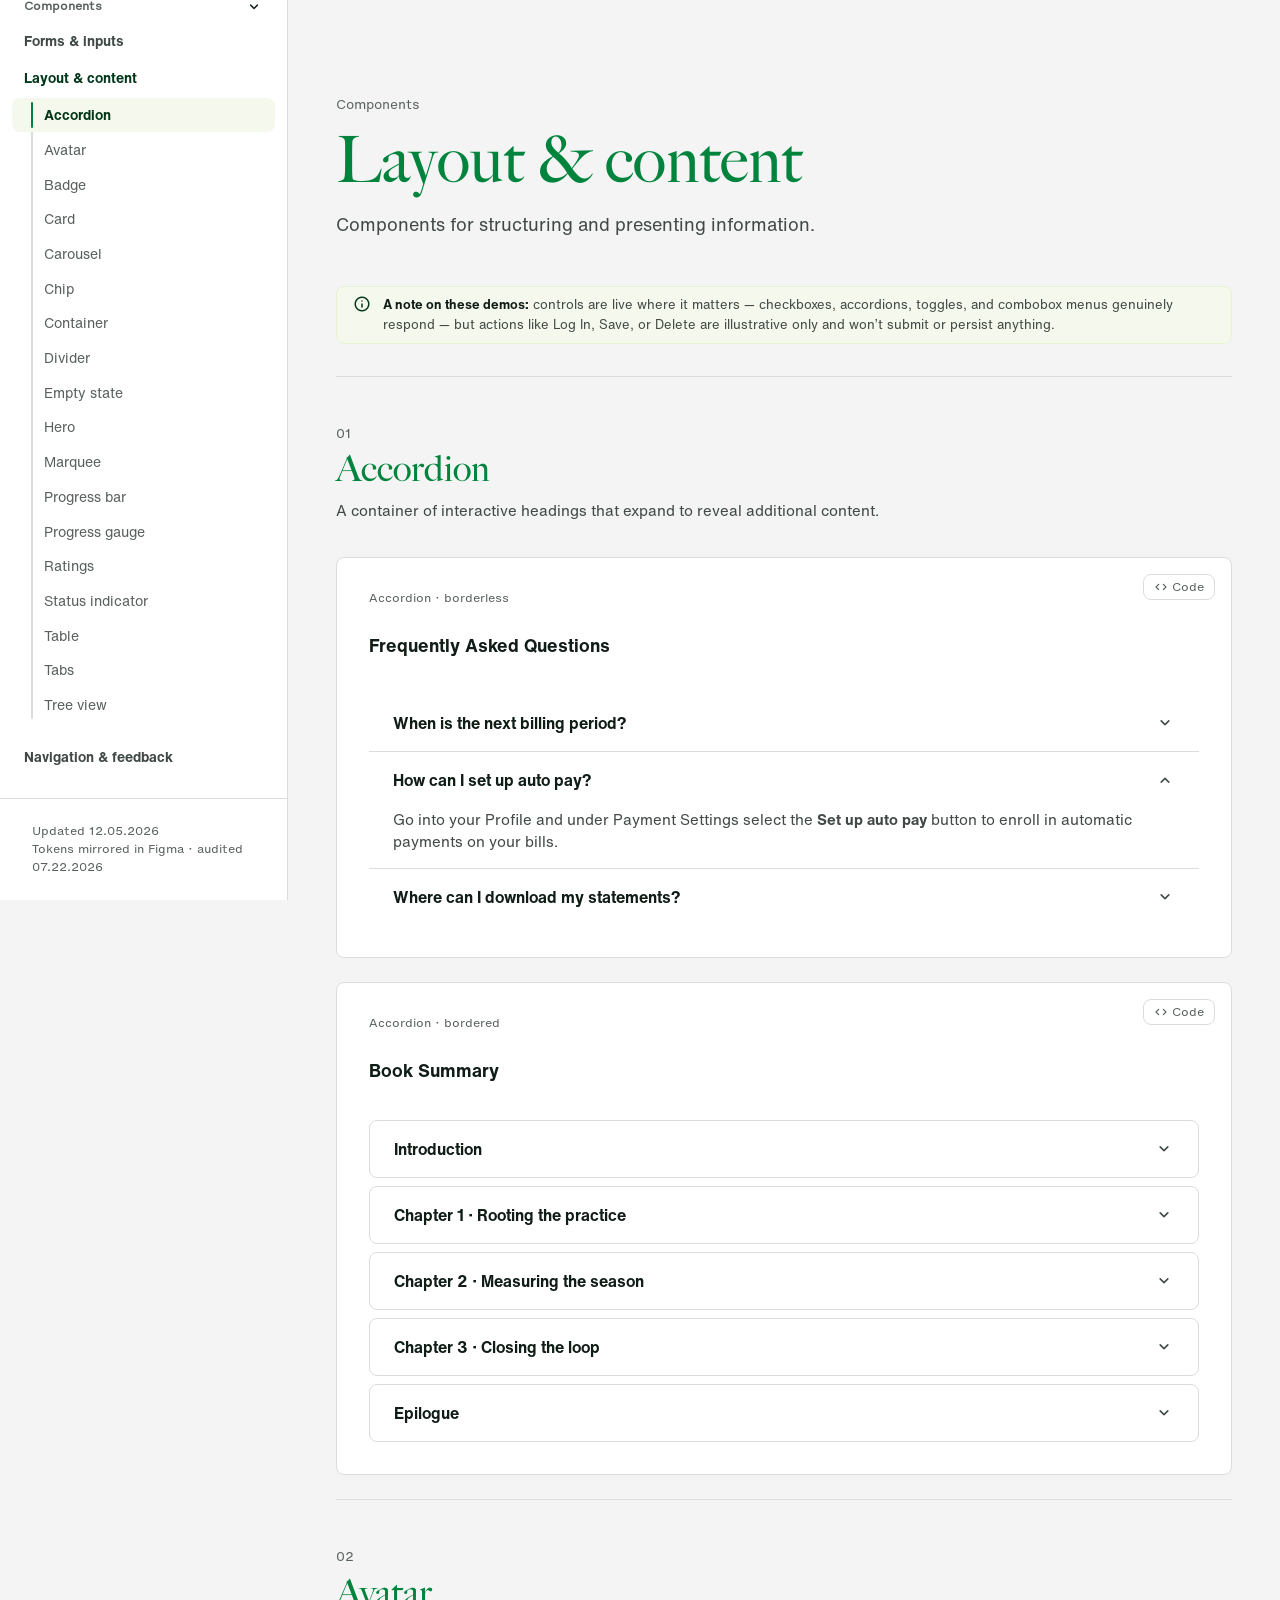
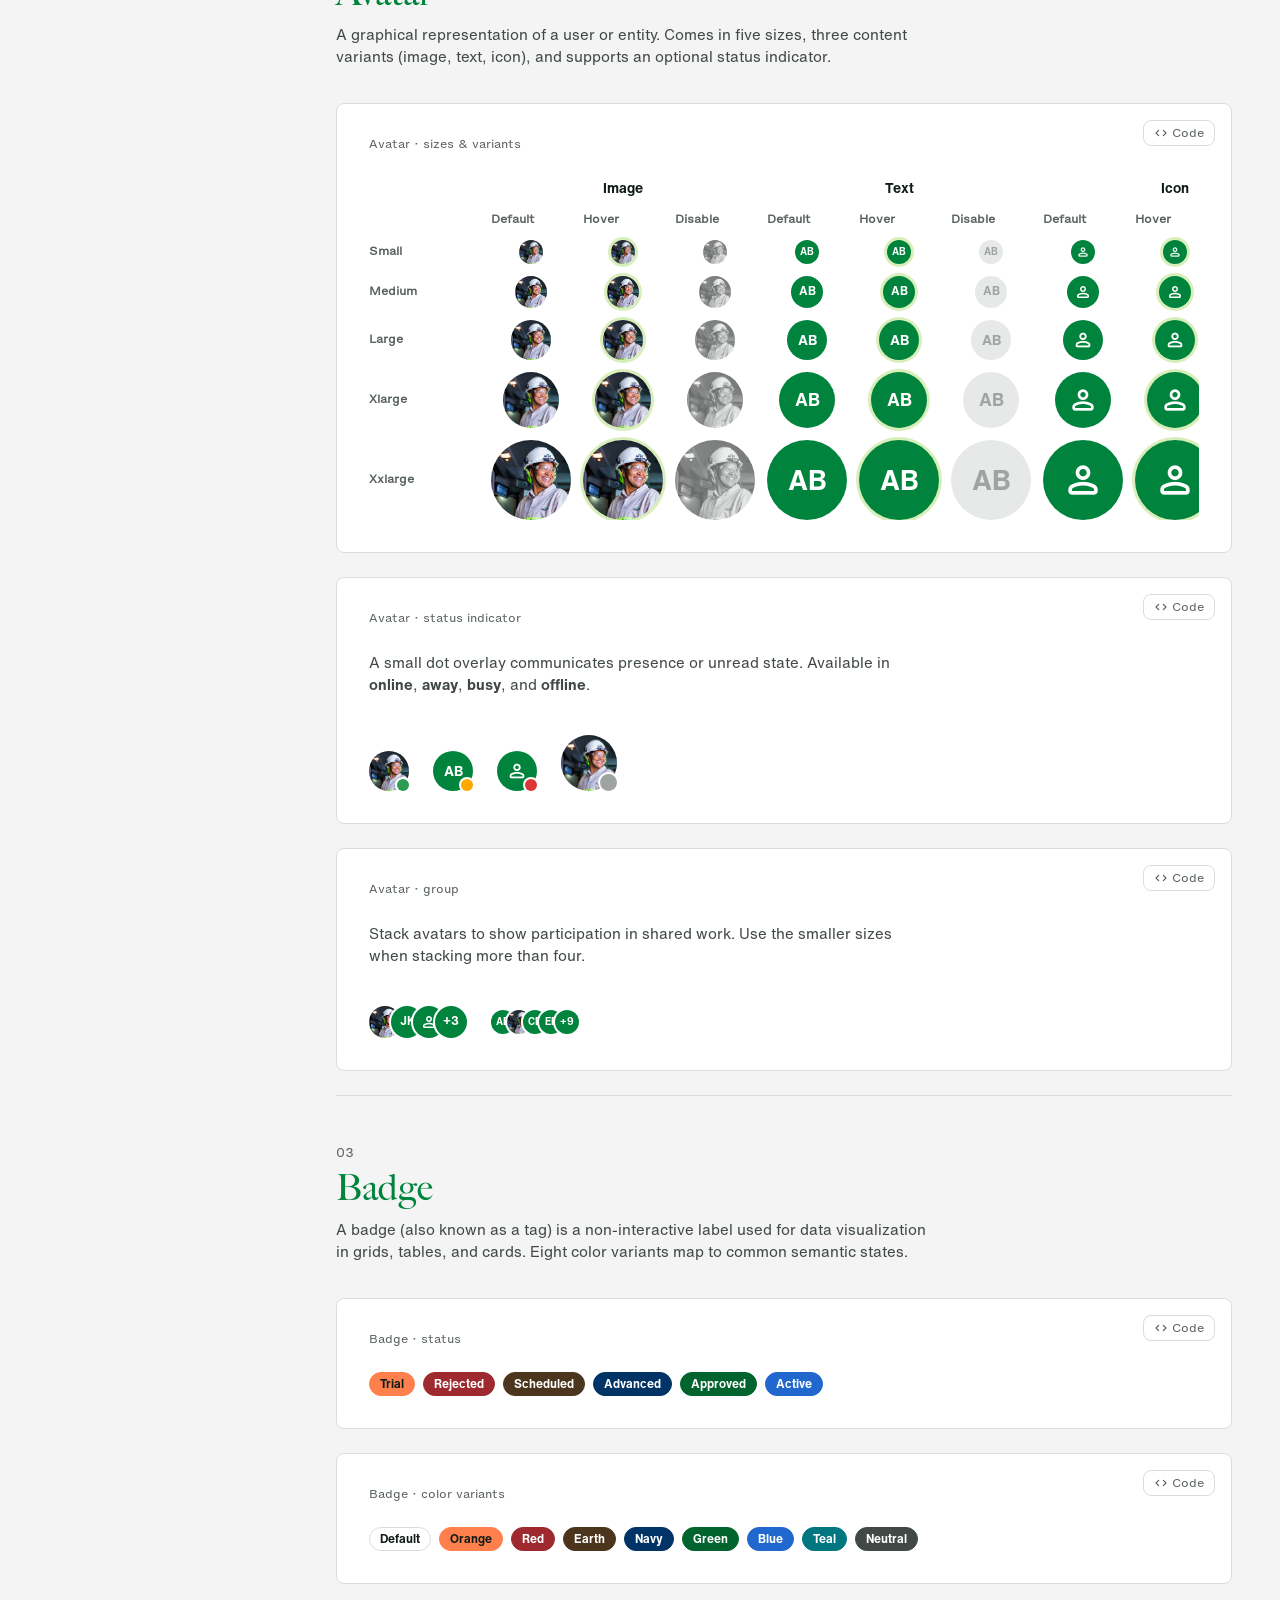
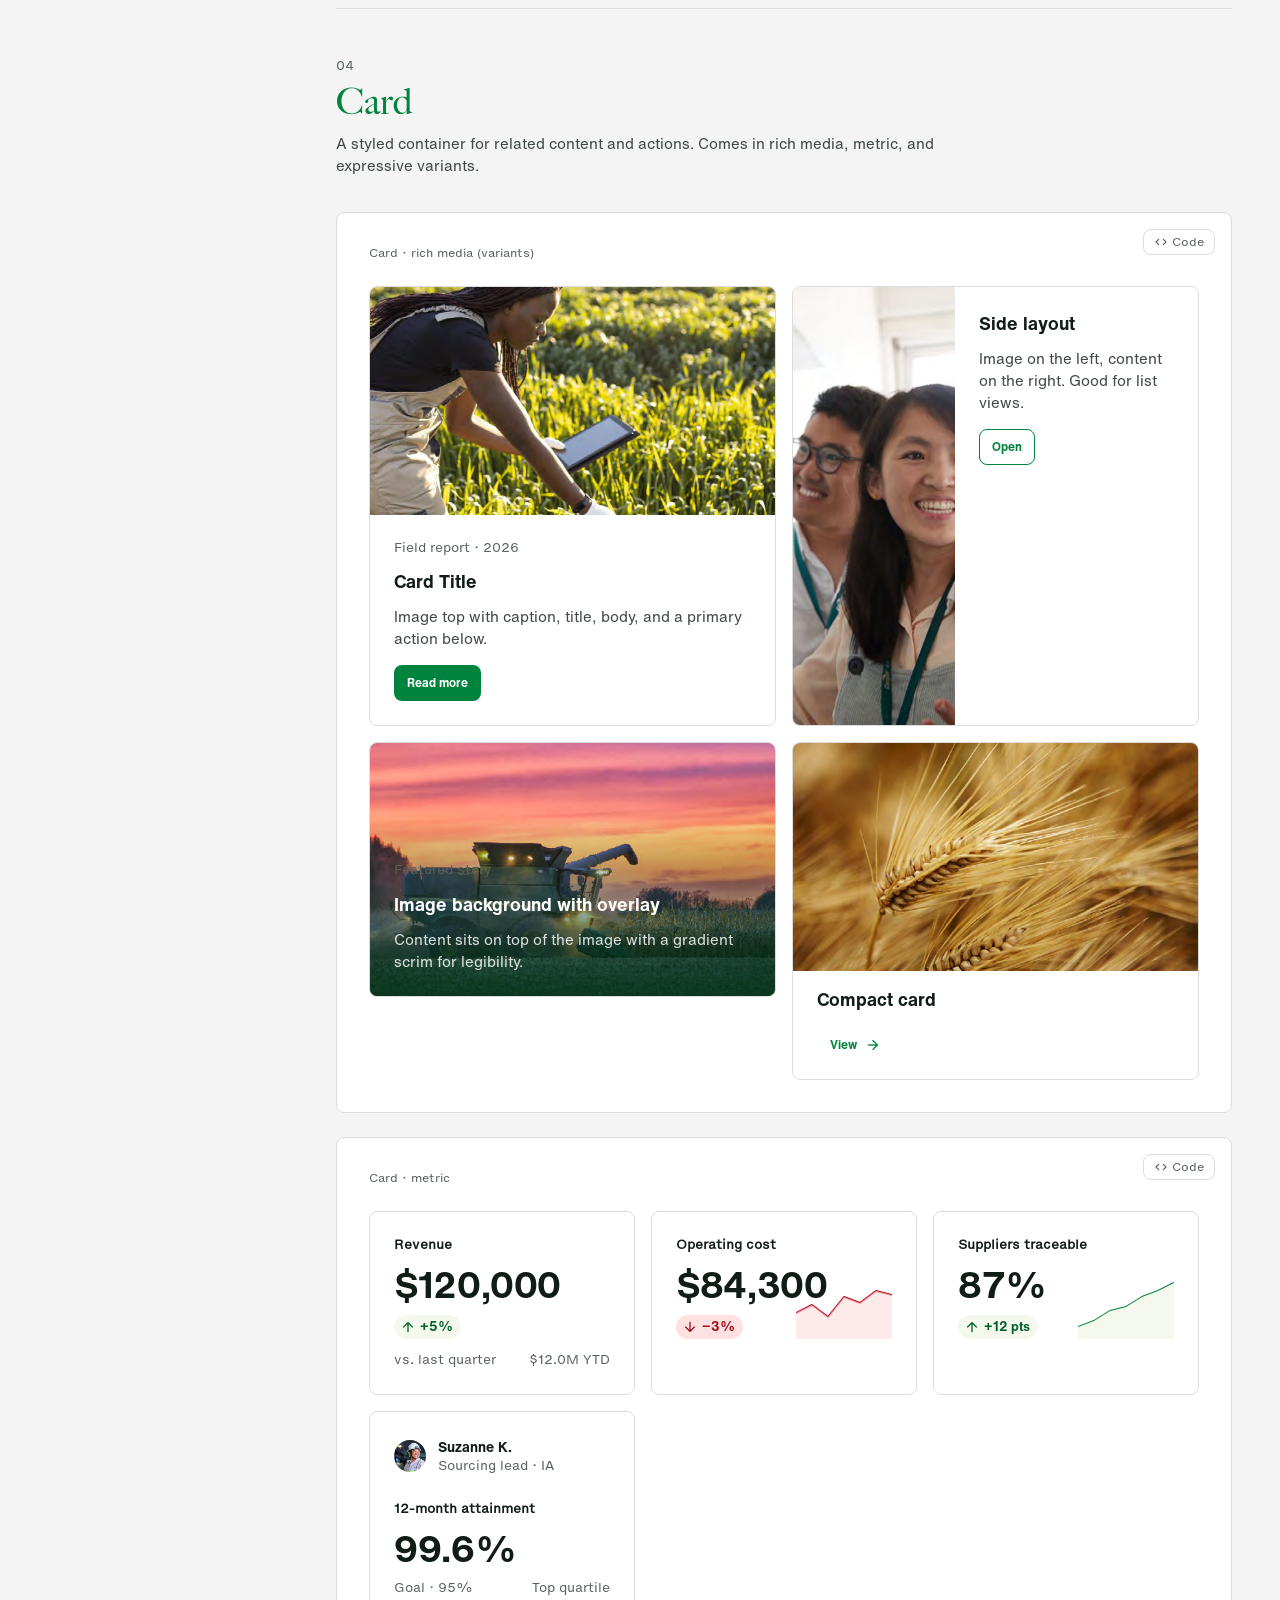
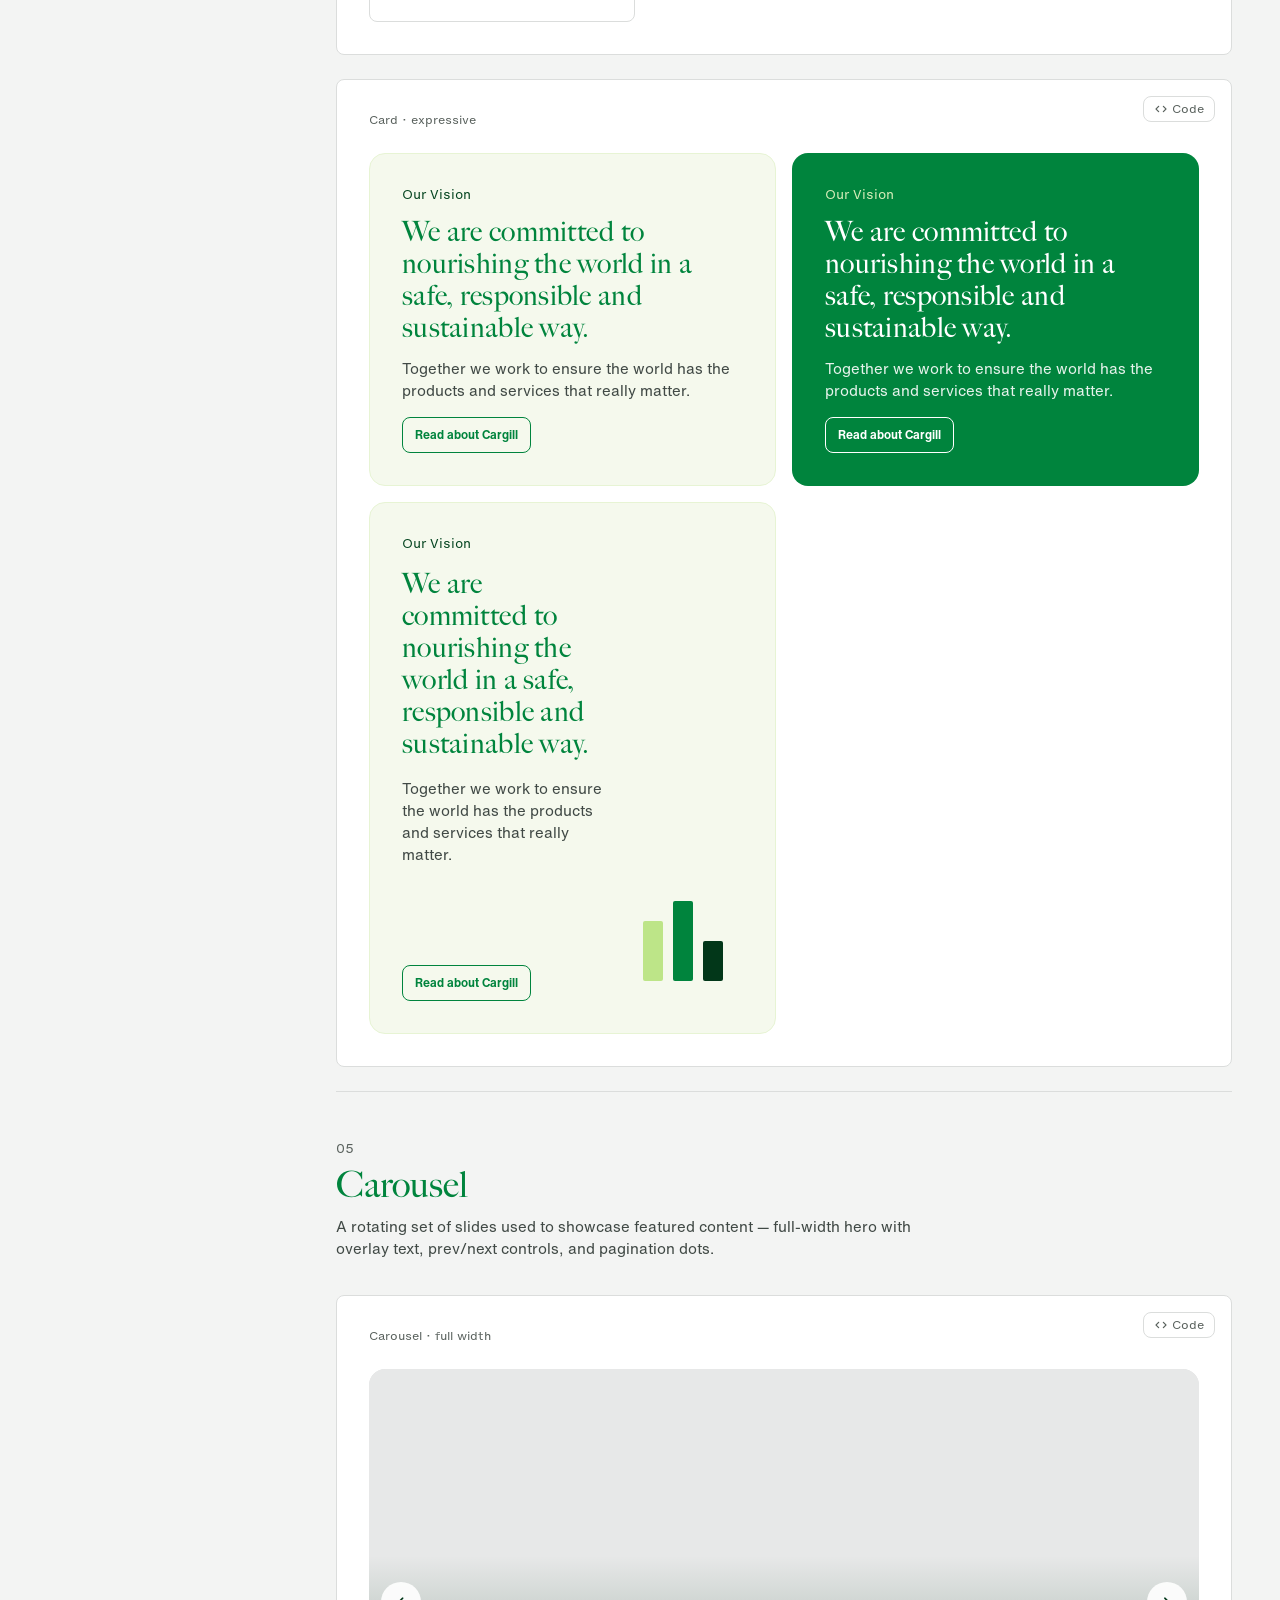
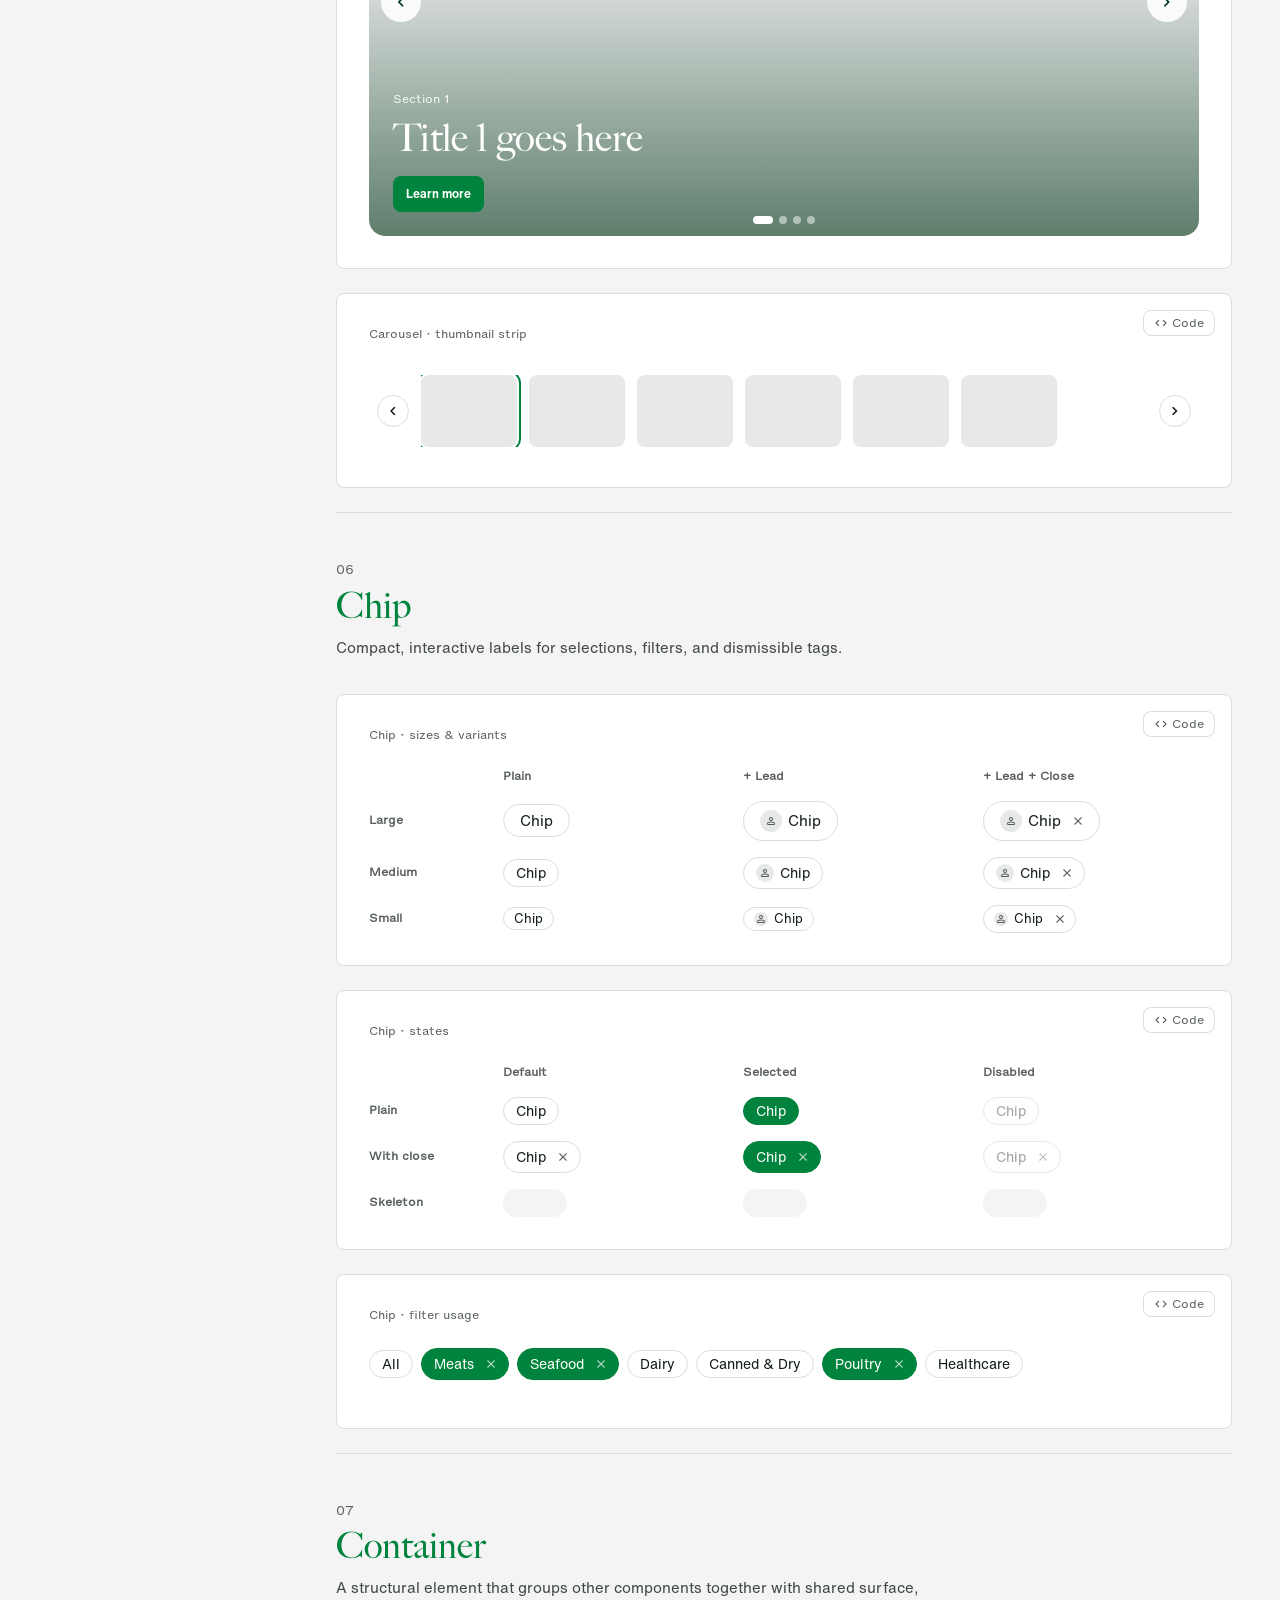
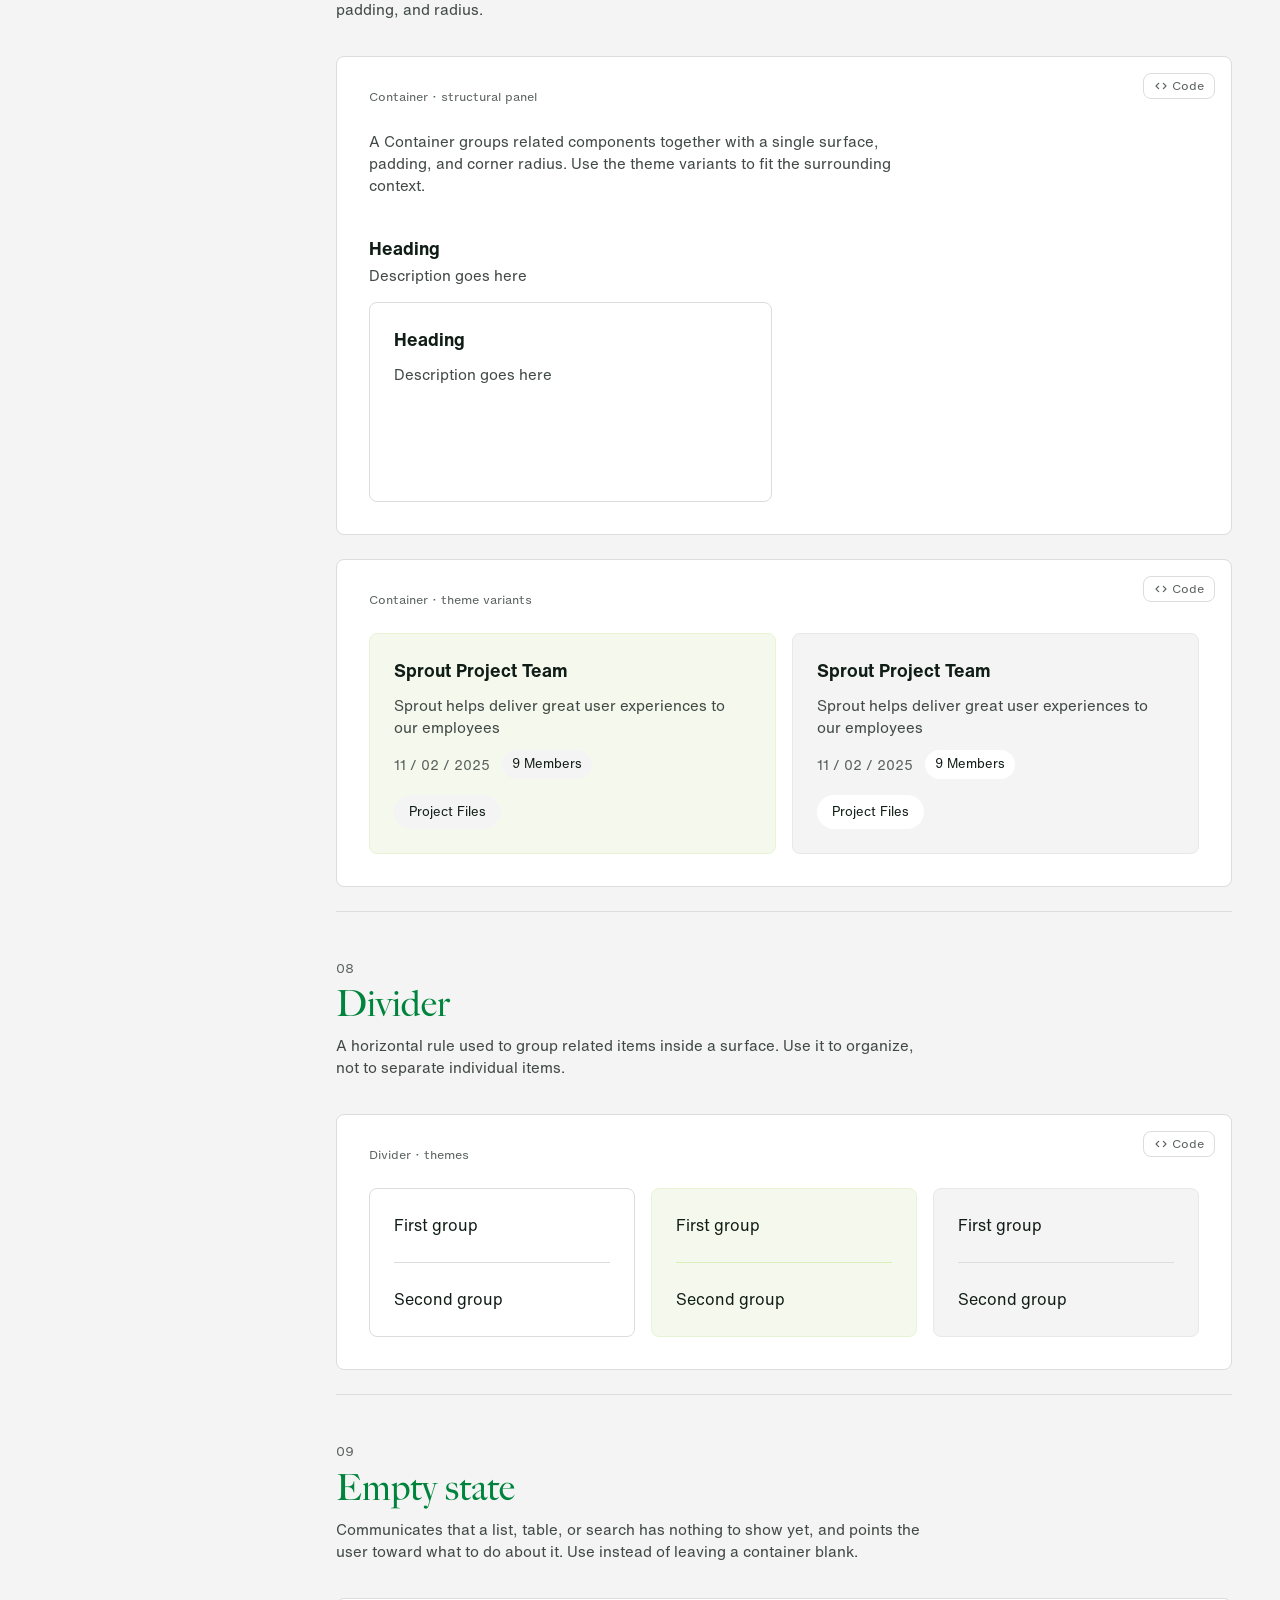
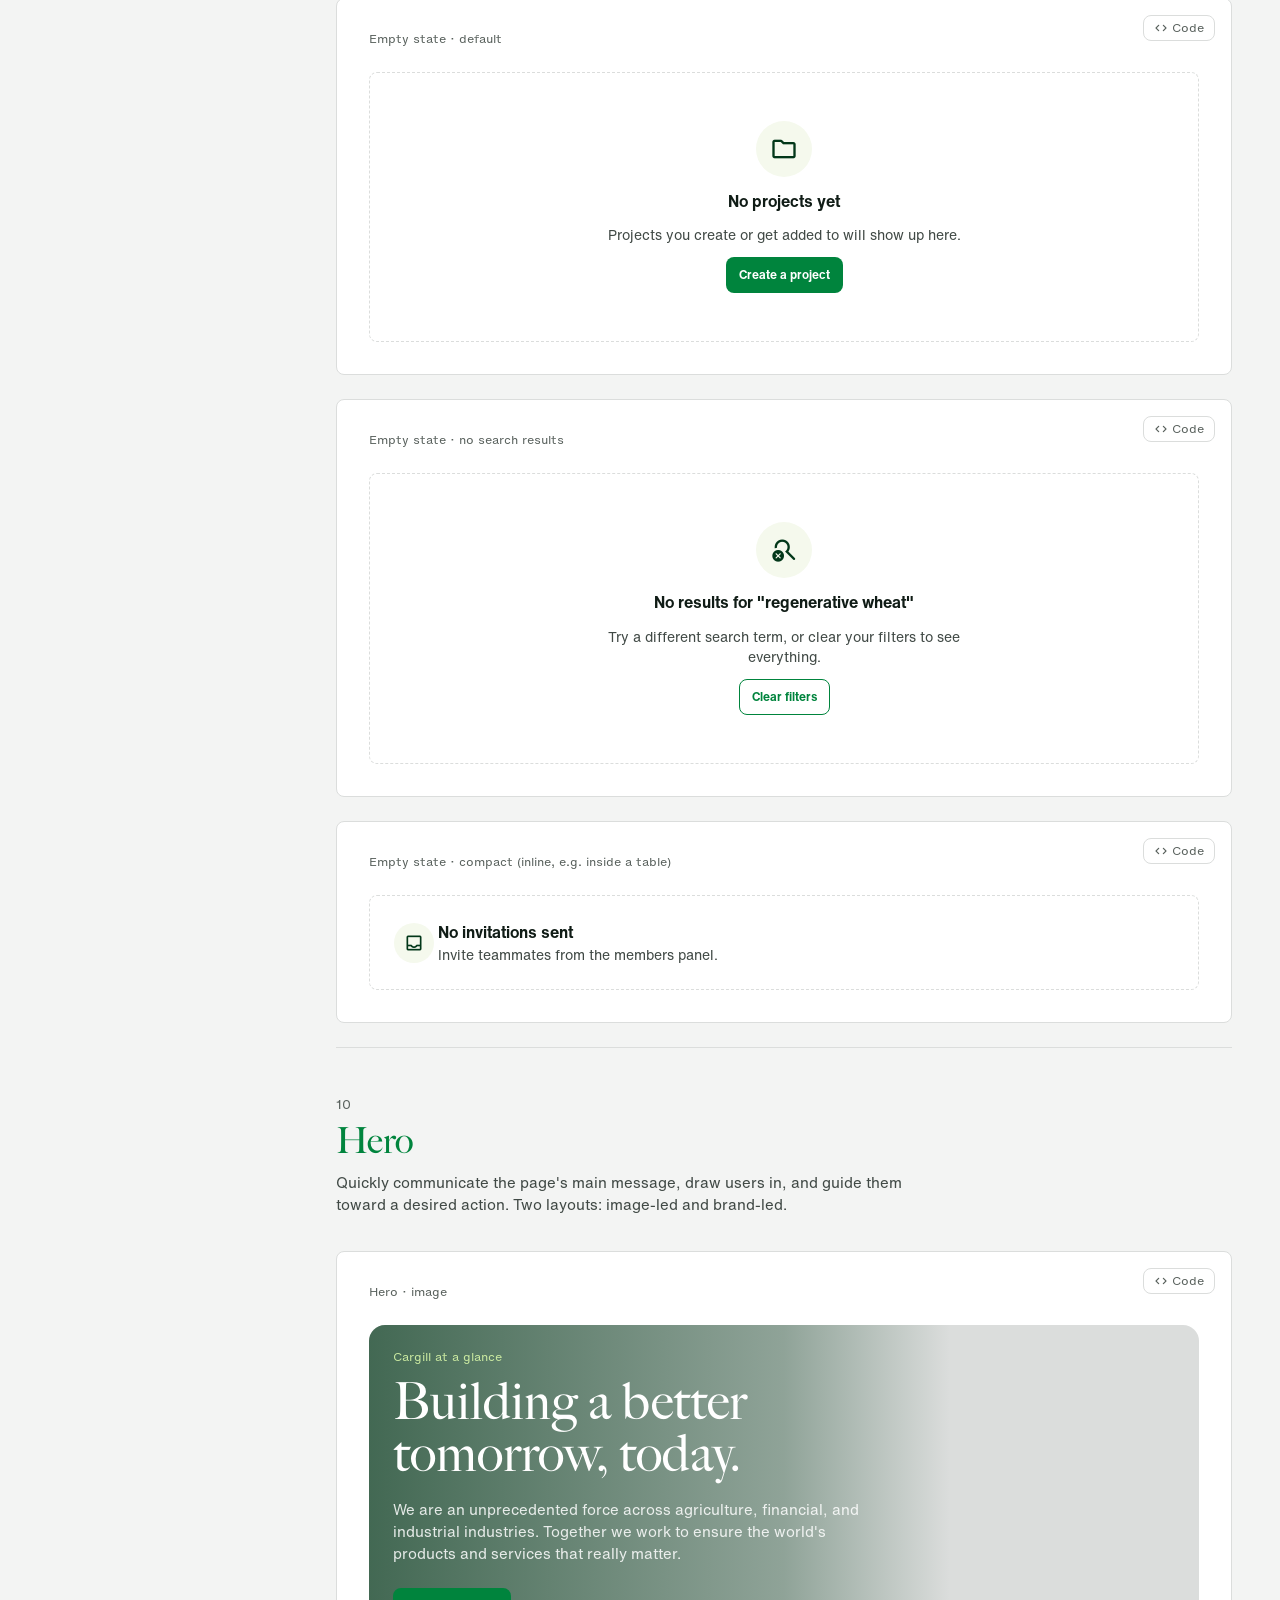
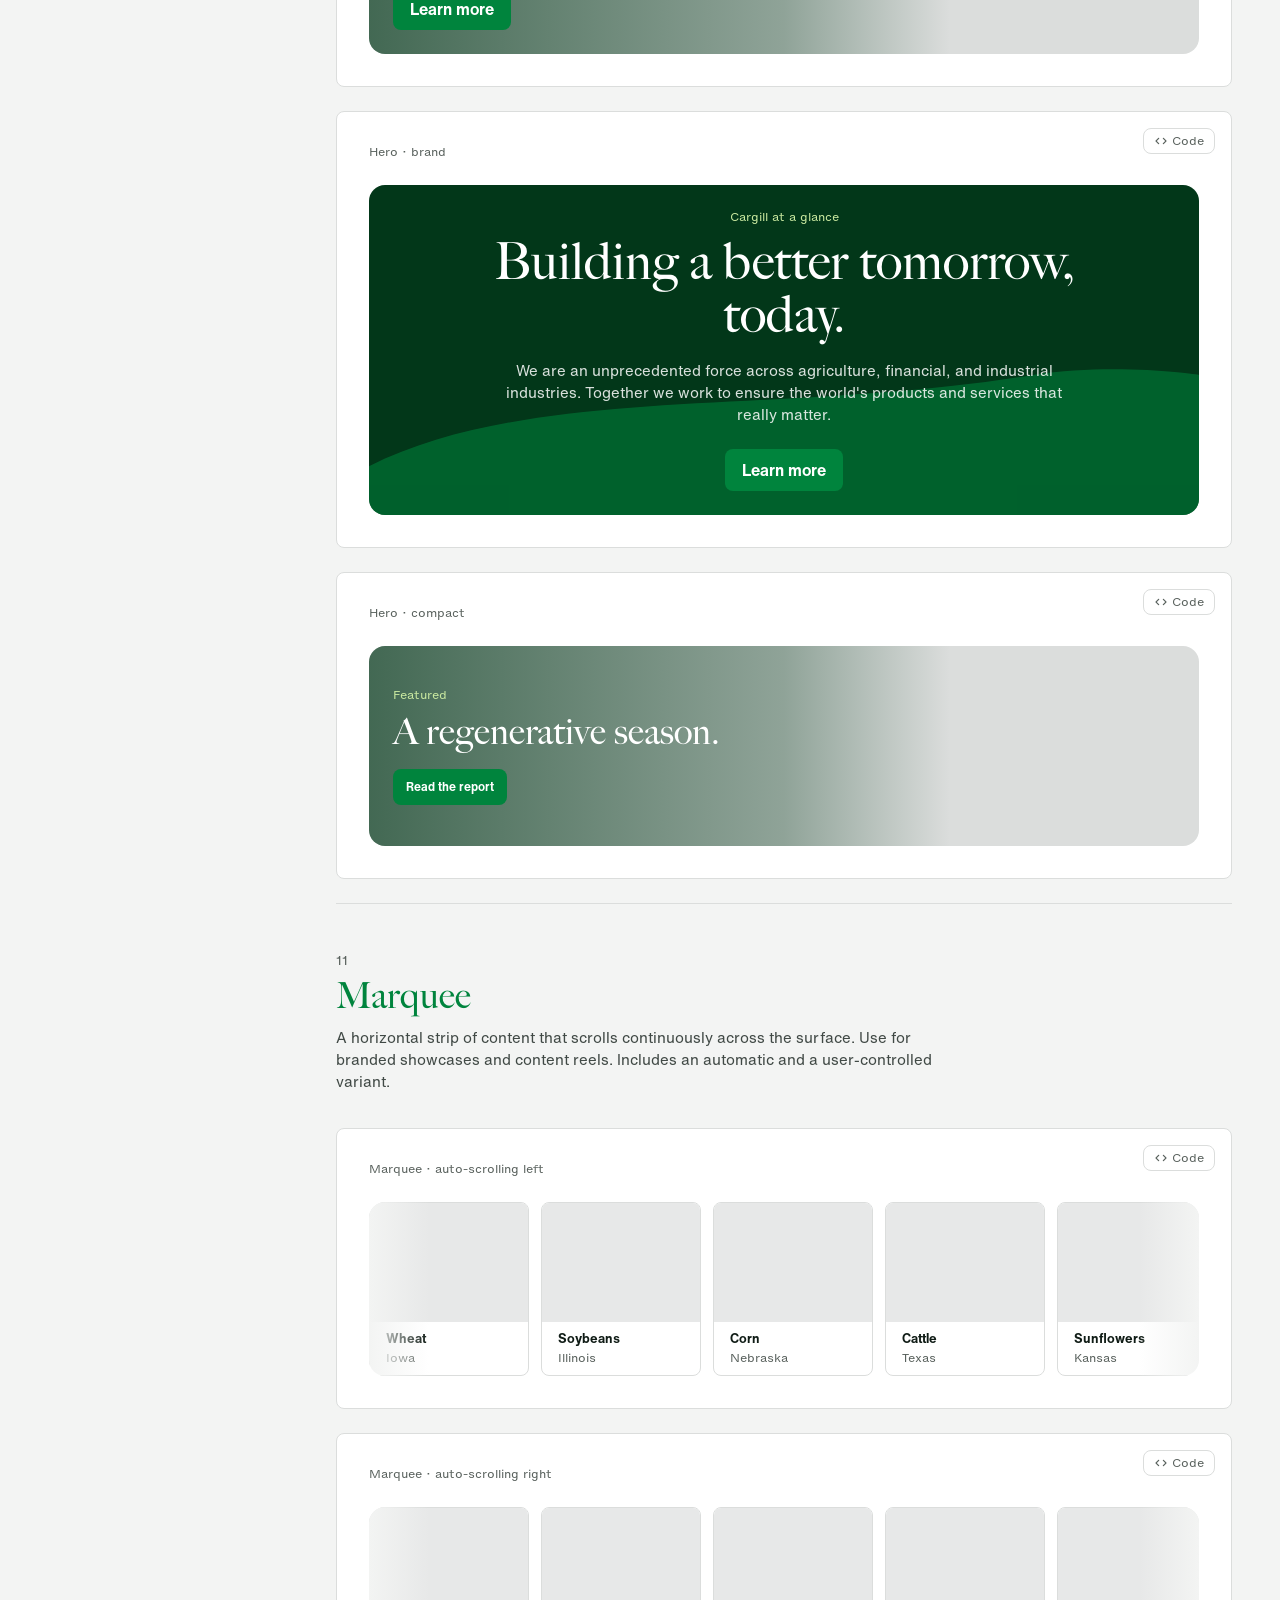
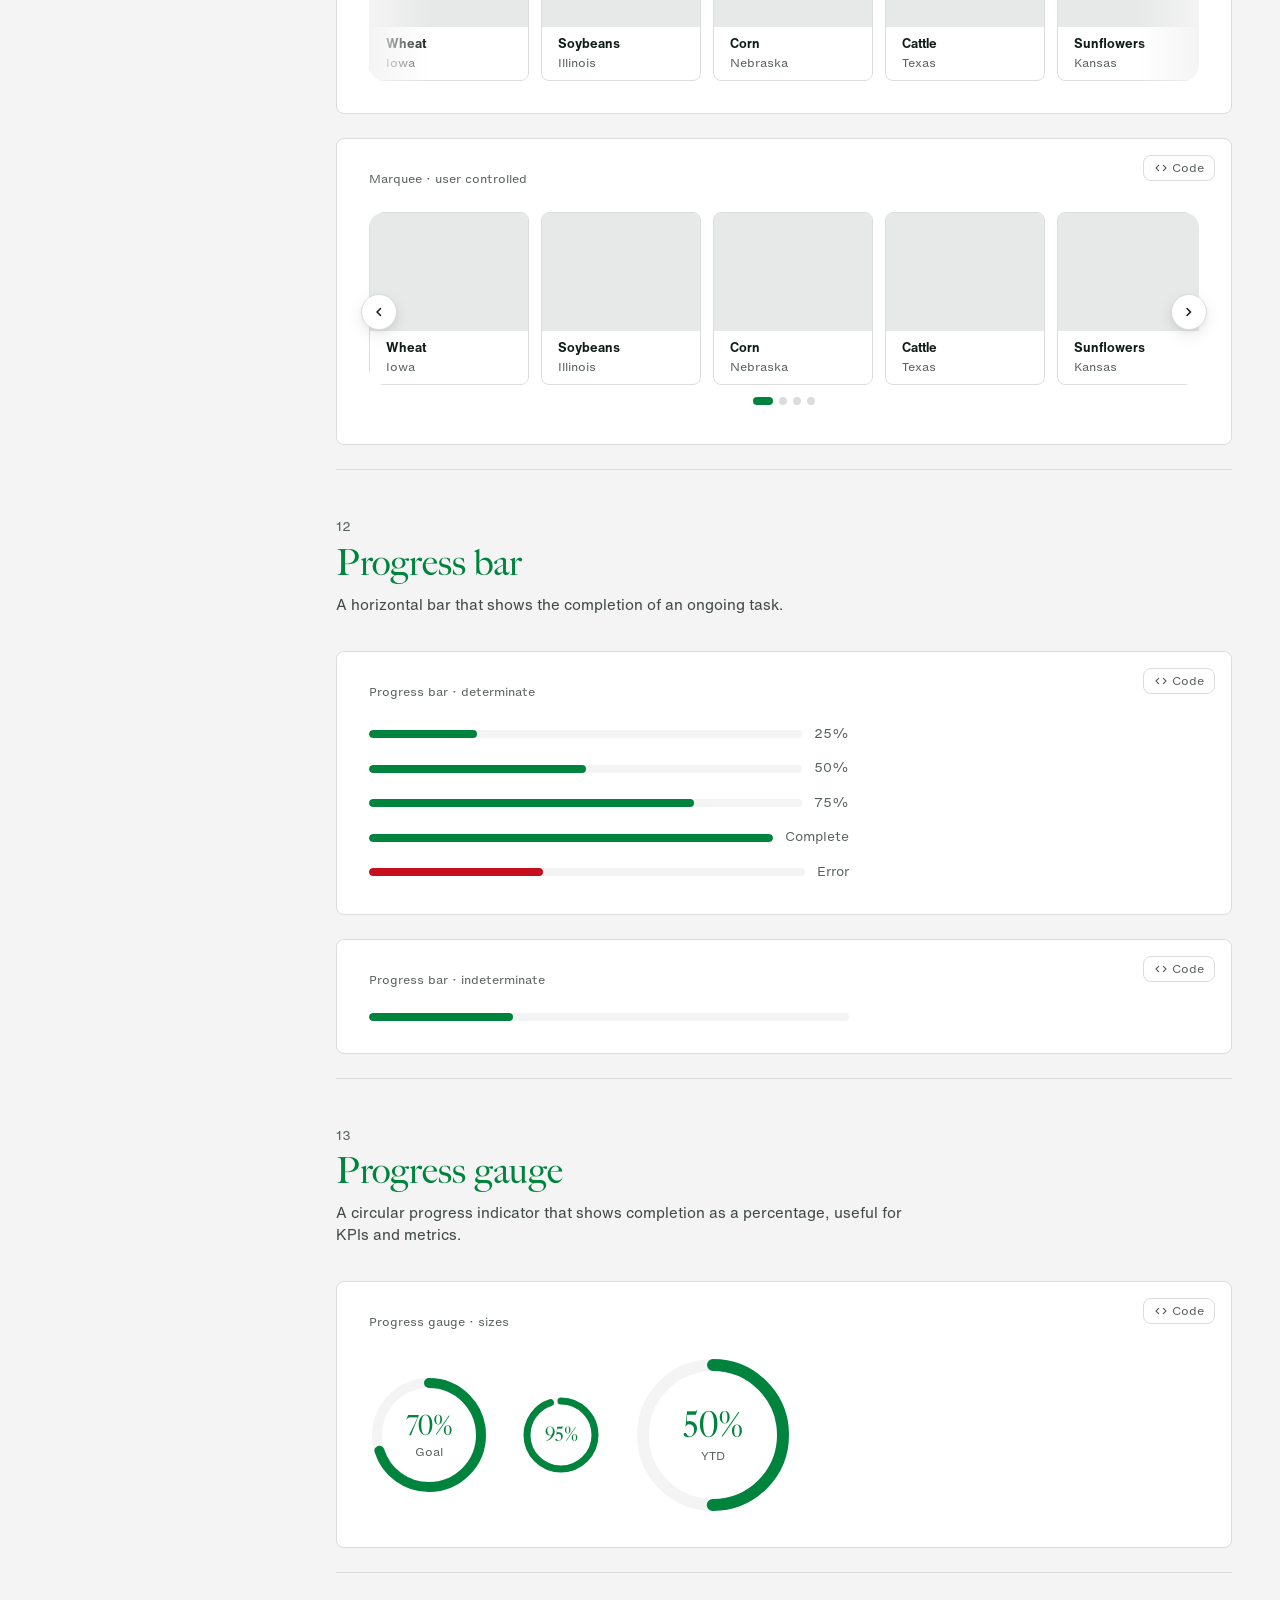
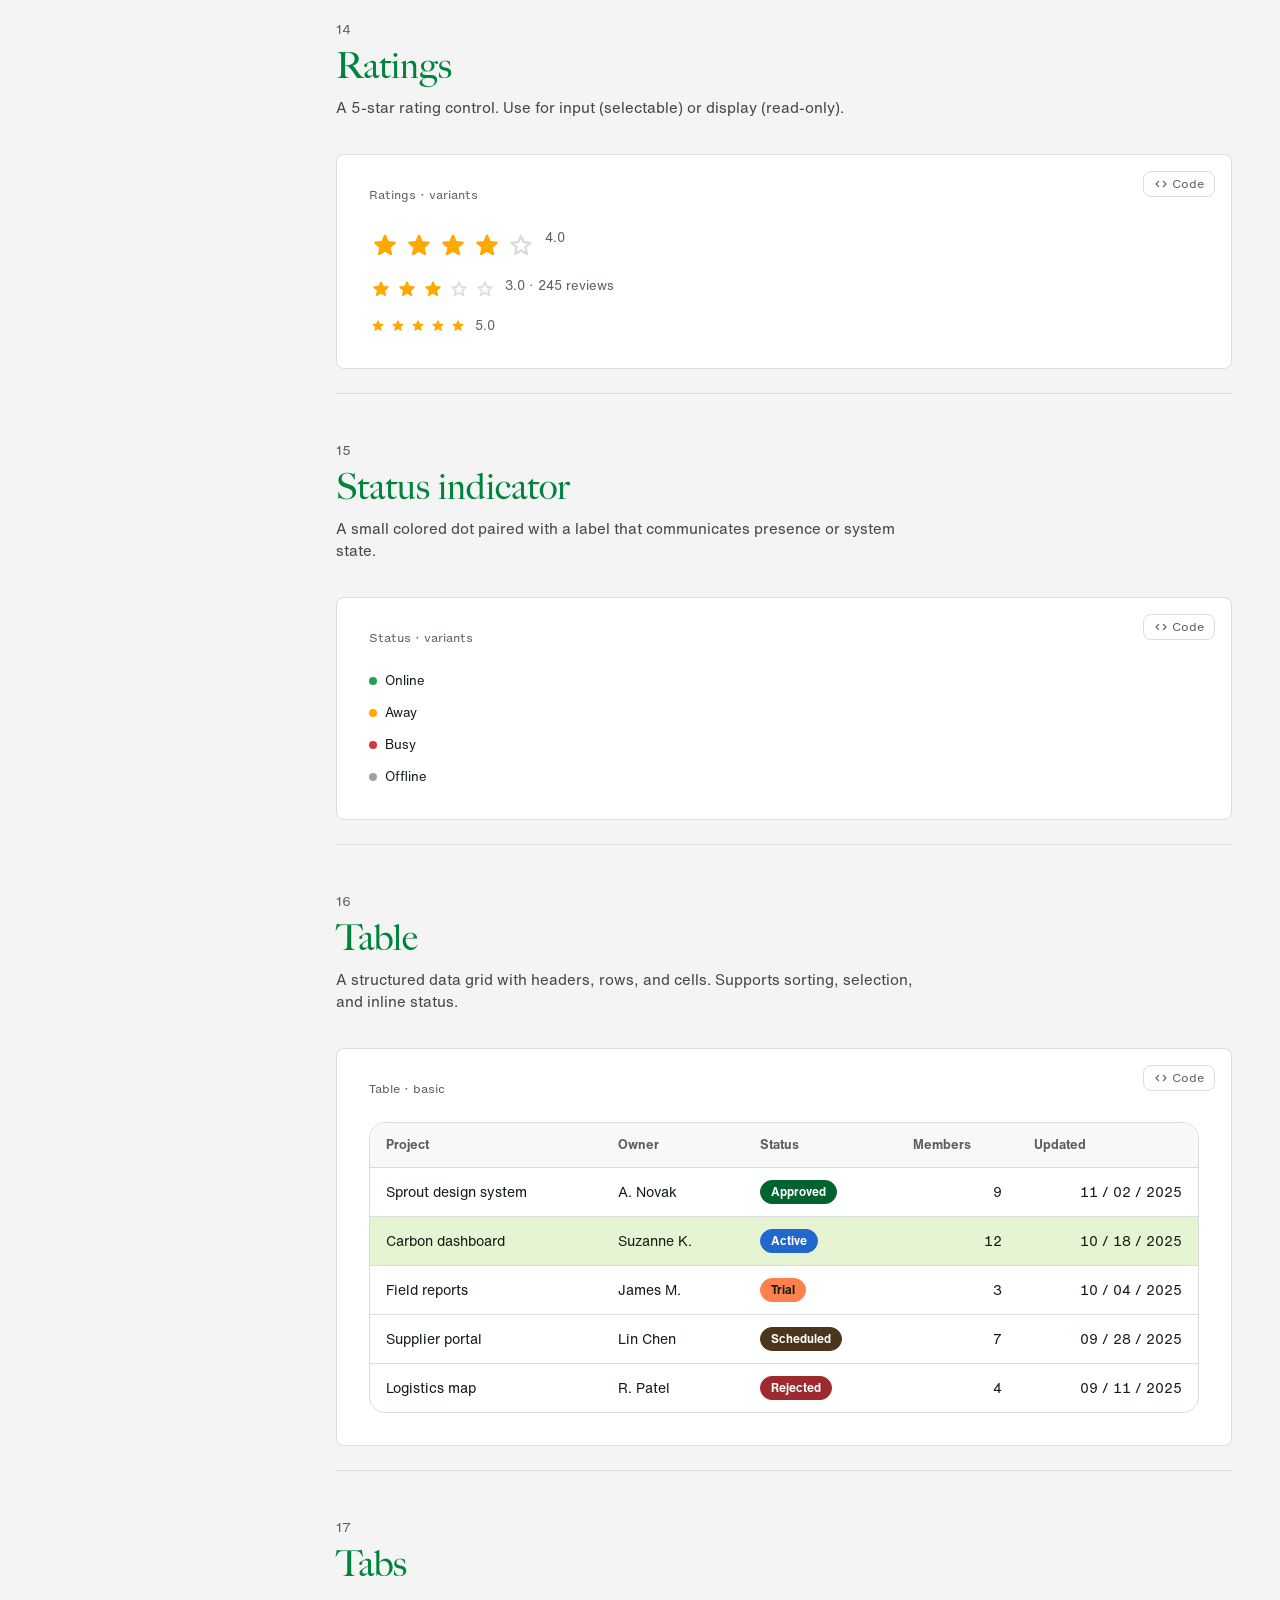
==== commit 7b2c5d51: "Sprout: real imagery + brand illustrations, leaf-window rework, v2.9 - Leaf-as-window: taller window" ====
--- a/content.html
+++ b/content.html
@@ -65,17 +65,7 @@
       </div>
 
       <nav class="sidebar-nav" aria-label="Design system sections">
-        <div class="sidebar-section" data-nav-group="start">
-          <button type="button" class="sidebar-section-header" aria-expanded="true" aria-controls="nav-start">
-            <span class="sidebar-section-title">Start here</span>
-            <span class="material-symbols-rounded sidebar-section-chevron" aria-hidden="true">expand_more</span>
-          </button>
-          <div class="sidebar-section-body" id="nav-start">
-            <div class="sidebar-section-body-inner">
-              <a href="getting-started.html" class="sidebar-link"><span class="sidebar-link-num">·</span><span>Getting started</span></a>
-            </div>
-          </div>
-        </div>
+        <a href="getting-started.html" class="sidebar-link"><span class="sidebar-link-num material-symbols-rounded" aria-hidden="true">rocket_launch</span><span>Getting started</span></a>
         <div class="sidebar-section" data-nav-group="foundations">
           <button type="button" class="sidebar-section-header" aria-expanded="true" aria-controls="nav-foundations">
             <span class="sidebar-section-title">Foundations</span>
@@ -240,9 +230,9 @@
               <span class="avatar-matrix-th">Default</span><span class="avatar-matrix-th">Hover</span><span class="avatar-matrix-th">Disable</span>
 
               <span class="avatar-matrix-row-label">Small</span>
-              <span class="avatar-matrix-cell"><span class="avatar avatar--sm avatar--image"></span></span>
-              <span class="avatar-matrix-cell"><span class="avatar avatar--sm avatar--image" style="box-shadow: 0 0 0 3px var(--soft-green-200);"></span></span>
-              <span class="avatar-matrix-cell"><span class="avatar avatar--sm avatar--image avatar--disabled"></span></span>
+              <span class="avatar-matrix-cell"><span class="avatar avatar--sm avatar--image"><img src="assets/brand-photography/portrait-operator-cab.png" alt="" /></span></span>
+              <span class="avatar-matrix-cell"><span class="avatar avatar--sm avatar--image" style="box-shadow: 0 0 0 3px var(--soft-green-200);"><img src="assets/brand-photography/portrait-operator-cab.png" alt="" /></span></span>
+              <span class="avatar-matrix-cell"><span class="avatar avatar--sm avatar--image avatar--disabled"><img src="assets/brand-photography/portrait-operator-cab.png" alt="" /></span></span>
               <span class="avatar-matrix-cell"><span class="avatar avatar--sm">AB</span></span>
               <span class="avatar-matrix-cell"><span class="avatar avatar--sm" style="box-shadow: 0 0 0 3px var(--soft-green-200);">AB</span></span>
               <span class="avatar-matrix-cell"><span class="avatar avatar--sm avatar--disabled">AB</span></span>
@@ -251,9 +241,9 @@
               <span class="avatar-matrix-cell"><span class="avatar avatar--sm avatar--disabled"><span class="material-symbols-rounded">person</span></span></span>
 
               <span class="avatar-matrix-row-label">Medium</span>
-              <span class="avatar-matrix-cell"><span class="avatar avatar--md avatar--image"></span></span>
-              <span class="avatar-matrix-cell"><span class="avatar avatar--md avatar--image" style="box-shadow: 0 0 0 3px var(--soft-green-200);"></span></span>
-              <span class="avatar-matrix-cell"><span class="avatar avatar--md avatar--image avatar--disabled"></span></span>
+              <span class="avatar-matrix-cell"><span class="avatar avatar--md avatar--image"><img src="assets/brand-photography/portrait-operator-cab.png" alt="" /></span></span>
+              <span class="avatar-matrix-cell"><span class="avatar avatar--md avatar--image" style="box-shadow: 0 0 0 3px var(--soft-green-200);"><img src="assets/brand-photography/portrait-operator-cab.png" alt="" /></span></span>
+              <span class="avatar-matrix-cell"><span class="avatar avatar--md avatar--image avatar--disabled"><img src="assets/brand-photography/portrait-operator-cab.png" alt="" /></span></span>
               <span class="avatar-matrix-cell"><span class="avatar avatar--md">AB</span></span>
               <span class="avatar-matrix-cell"><span class="avatar avatar--md" style="box-shadow: 0 0 0 3px var(--soft-green-200);">AB</span></span>
               <span class="avatar-matrix-cell"><span class="avatar avatar--md avatar--disabled">AB</span></span>
@@ -262,9 +252,9 @@
               <span class="avatar-matrix-cell"><span class="avatar avatar--md avatar--disabled"><span class="material-symbols-rounded">person</span></span></span>
 
               <span class="avatar-matrix-row-label">Large</span>
-              <span class="avatar-matrix-cell"><span class="avatar avatar--lg avatar--image"></span></span>
-              <span class="avatar-matrix-cell"><span class="avatar avatar--lg avatar--image" style="box-shadow: 0 0 0 3px var(--soft-green-200);"></span></span>
-              <span class="avatar-matrix-cell"><span class="avatar avatar--lg avatar--image avatar--disabled"></span></span>
+              <span class="avatar-matrix-cell"><span class="avatar avatar--lg avatar--image"><img src="assets/brand-photography/portrait-operator-cab.png" alt="" /></span></span>
+              <span class="avatar-matrix-cell"><span class="avatar avatar--lg avatar--image" style="box-shadow: 0 0 0 3px var(--soft-green-200);"><img src="assets/brand-photography/portrait-operator-cab.png" alt="" /></span></span>
+              <span class="avatar-matrix-cell"><span class="avatar avatar--lg avatar--image avatar--disabled"><img src="assets/brand-photography/portrait-operator-cab.png" alt="" /></span></span>
               <span class="avatar-matrix-cell"><span class="avatar avatar--lg">AB</span></span>
               <span class="avatar-matrix-cell"><span class="avatar avatar--lg" style="box-shadow: 0 0 0 3px var(--soft-green-200);">AB</span></span>
               <span class="avatar-matrix-cell"><span class="avatar avatar--lg avatar--disabled">AB</span></span>
@@ -273,9 +263,9 @@
               <span class="avatar-matrix-cell"><span class="avatar avatar--lg avatar--disabled"><span class="material-symbols-rounded">person</span></span></span>
 
               <span class="avatar-matrix-row-label">Xlarge</span>
-              <span class="avatar-matrix-cell"><span class="avatar avatar--xl avatar--image"></span></span>
-              <span class="avatar-matrix-cell"><span class="avatar avatar--xl avatar--image" style="box-shadow: 0 0 0 3px var(--soft-green-200);"></span></span>
-              <span class="avatar-matrix-cell"><span class="avatar avatar--xl avatar--image avatar--disabled"></span></span>
+              <span class="avatar-matrix-cell"><span class="avatar avatar--xl avatar--image"><img src="assets/brand-photography/portrait-operator-cab.png" alt="" /></span></span>
+              <span class="avatar-matrix-cell"><span class="avatar avatar--xl avatar--image" style="box-shadow: 0 0 0 3px var(--soft-green-200);"><img src="assets/brand-photography/portrait-operator-cab.png" alt="" /></span></span>
+              <span class="avatar-matrix-cell"><span class="avatar avatar--xl avatar--image avatar--disabled"><img src="assets/brand-photography/portrait-operator-cab.png" alt="" /></span></span>
               <span class="avatar-matrix-cell"><span class="avatar avatar--xl">AB</span></span>
               <span class="avatar-matrix-cell"><span class="avatar avatar--xl" style="box-shadow: 0 0 0 3px var(--soft-green-200);">AB</span></span>
               <span class="avatar-matrix-cell"><span class="avatar avatar--xl avatar--disabled">AB</span></span>
@@ -284,9 +274,9 @@
               <span class="avatar-matrix-cell"><span class="avatar avatar--xl avatar--disabled"><span class="material-symbols-rounded">person</span></span></span>
 
               <span class="avatar-matrix-row-label">Xxlarge</span>
-              <span class="avatar-matrix-cell"><span class="avatar avatar--xxl avatar--image"></span></span>
-              <span class="avatar-matrix-cell"><span class="avatar avatar--xxl avatar--image" style="box-shadow: 0 0 0 3px var(--soft-green-200);"></span></span>
-              <span class="avatar-matrix-cell"><span class="avatar avatar--xxl avatar--image avatar--disabled"></span></span>
+              <span class="avatar-matrix-cell"><span class="avatar avatar--xxl avatar--image"><img src="assets/brand-photography/portrait-operator-cab.png" alt="" /></span></span>
+              <span class="avatar-matrix-cell"><span class="avatar avatar--xxl avatar--image" style="box-shadow: 0 0 0 3px var(--soft-green-200);"><img src="assets/brand-photography/portrait-operator-cab.png" alt="" /></span></span>
+              <span class="avatar-matrix-cell"><span class="avatar avatar--xxl avatar--image avatar--disabled"><img src="assets/brand-photography/portrait-operator-cab.png" alt="" /></span></span>
               <span class="avatar-matrix-cell"><span class="avatar avatar--xxl">AB</span></span>
               <span class="avatar-matrix-cell"><span class="avatar avatar--xxl" style="box-shadow: 0 0 0 3px var(--soft-green-200);">AB</span></span>
               <span class="avatar-matrix-cell"><span class="avatar avatar--xxl avatar--disabled">AB</span></span>
@@ -300,10 +290,10 @@
             <p class="component-label">Avatar · status indicator</p>
             <p class="card-body" style="margin-bottom: var(--space-4); max-width: 56ch;">A small dot overlay communicates presence or unread state. Available in <strong>online</strong>, <strong>away</strong>, <strong>busy</strong>, and <strong>offline</strong>.</p>
             <div class="btn-row" style="gap: var(--space-5); align-items: flex-end;">
-              <span class="avatar-wrap"><span class="avatar avatar--lg avatar--image"></span><span class="avatar-status"></span></span>
+              <span class="avatar-wrap"><span class="avatar avatar--lg avatar--image"><img src="assets/brand-photography/portrait-operator-cab.png" alt="" /></span><span class="avatar-status"></span></span>
               <span class="avatar-wrap"><span class="avatar avatar--lg">AB</span><span class="avatar-status avatar-status--away"></span></span>
               <span class="avatar-wrap"><span class="avatar avatar--lg"><span class="material-symbols-rounded">person</span></span><span class="avatar-status avatar-status--busy"></span></span>
-              <span class="avatar-wrap"><span class="avatar avatar--xl avatar--image"></span><span class="avatar-status avatar-status--offline"></span></span>
+              <span class="avatar-wrap"><span class="avatar avatar--xl avatar--image"><img src="assets/brand-photography/portrait-operator-cab.png" alt="" /></span><span class="avatar-status avatar-status--offline"></span></span>
             </div>
           </div>
 
@@ -312,14 +302,14 @@
             <p class="card-body" style="margin-bottom: var(--space-4); max-width: 56ch;">Stack avatars to show participation in shared work. Use the smaller sizes when stacking more than four.</p>
             <div class="btn-row" style="gap: var(--space-5); align-items: center;">
               <span class="avatar-group avatar-group--md">
-                <span class="avatar avatar--md avatar--image"></span>
+                <span class="avatar avatar--md avatar--image"><img src="assets/brand-photography/portrait-operator-cab.png" alt="" /></span>
                 <span class="avatar avatar--md">JK</span>
                 <span class="avatar avatar--md"><span class="material-symbols-rounded">person</span></span>
                 <span class="avatar avatar--md">+3</span>
               </span>
               <span class="avatar-group">
                 <span class="avatar avatar--sm">AB</span>
-                <span class="avatar avatar--sm avatar--image"></span>
+                <span class="avatar avatar--sm avatar--image"><img src="assets/brand-photography/portrait-operator-cab.png" alt="" /></span>
                 <span class="avatar avatar--sm">CD</span>
                 <span class="avatar avatar--sm">EF</span>
                 <span class="avatar avatar--sm">+9</span>
@@ -368,7 +358,7 @@
             <div style="display: grid; grid-template-columns: repeat(auto-fit, minmax(300px, 1fr)); gap: var(--space-4);">
 
               <article class="card card-rich">
-                <div class="card-media" role="presentation"></div>
+                <div class="card-media"><img src="assets/brand-photography/world-farmer-tablet-field.png" alt="A farmer checking a crop on a tablet in a green field" /></div>
                 <div class="card-content">
                   <p class="card-eyebrow">Field report · 2026</p>
                   <h3 class="card-title">Card Title</h3>
@@ -380,7 +370,7 @@
               </article>
 
               <article class="card card-rich card-rich--side">
-                <div class="card-media" role="presentation"></div>
+                <div class="card-media"><img src="assets/brand-photography/people-collaboration-whiteboard.png" alt="Colleagues collaborating around a whiteboard" /></div>
                 <div class="card-content">
                   <h3 class="card-title">Side layout</h3>
                   <p class="card-body">Image on the left, content on the right. Good for list views.</p>
@@ -391,7 +381,7 @@
               </article>
 
               <article class="card card-rich card-rich--overlay">
-                <div class="card-media" role="presentation"></div>
+                <div class="card-media"><img src="assets/brand-photography/systems-combine-harvester-sunset.png" alt="A combine harvester working a field at sunset" /></div>
                 <div class="card-content">
                   <p class="card-eyebrow">Featured story</p>
                   <h3 class="card-title">Image background with overlay</h3>
@@ -400,7 +390,7 @@
               </article>
 
               <article class="card card-rich card-rich--compact">
-                <div class="card-media" role="presentation"></div>
+                <div class="card-media"><img src="assets/brand-photography/world-wheat-detail.png" alt="Close-up of ripe wheat heads" /></div>
                 <div class="card-content">
                   <h3 class="card-title">Compact card</h3>
                   <div class="btn-row" style="margin-top: 4px;">
@@ -457,7 +447,7 @@
 
               <article class="card card-metric">
                 <div class="card-metric-identity">
-                  <span class="avatar avatar--md avatar--image"></span>
+                  <span class="avatar avatar--md avatar--image"><img src="assets/brand-photography/portrait-operator-cab.png" alt="" /></span>
                   <div style="display: flex; flex-direction: column;">
                     <span class="card-metric-identity-name">Suzanne K.</span>
                     <span class="card-metric-identity-role">Sourcing lead · IA</span>
--- a/styles.css
+++ b/styles.css
@@ -443,12 +443,22 @@
       font-variant-numeric: tabular-nums;
     }
     .sidebar-link--active .sidebar-link-num { color: var(--brand); }
-
-    /* Collapsible sidebar groups · Start here / Foundations / System / Components can
-       each be expanded or collapsed independently, so a long nav (10 Foundations+System
-       links plus ~50 component anchors) doesn't have to render fully open all the time.
-       State is per-group and remembered across page loads (localStorage), but the group
-       containing the CURRENT page/section is always force-expanded on load — see
+    /* Icon variant — used where a sidebar link carries a real glyph (Getting started's
+       rocket_launch) instead of a numeral or the plain "·" placeholder dot. Overrides the
+       numeral's micro-text sizing; centers the glyph in the same 20px rail the numerals use. */
+    .sidebar-link-num.material-symbols-rounded {
+      font-size: 18px;
+      display: flex;
+      align-items: center;
+      justify-content: center;
+    }
+
+    /* Collapsible sidebar groups · Foundations / System / Components can each be expanded
+       or collapsed independently, so a long nav (10 Foundations+System links plus ~50
+       component anchors) doesn't have to render fully open all the time. Getting started
+       is a single always-visible link, not a group — nothing to collapse. State is
+       per-group and remembered across page loads (localStorage), but the group containing
+       the CURRENT page/section is always force-expanded on load — see
        sproutExpandActiveNavGroup in app.js — so navigating in never lands on a
        collapsed target. */
     .sidebar-section-header {
@@ -1469,29 +1479,37 @@
       position: relative;
       overflow: hidden;
       border-radius: var(--radius-lg);
-      min-height: 320px;
+      min-height: 300px;
       padding: var(--space-7);
       display: flex;
       flex-direction: column;
+      align-items: flex-start;
       justify-content: flex-end;
       background: var(--brand-canvas-bg, var(--green-600));
     }
+    /* The real fix (was: scrims + shoving text into a corner). Per the guideline's single-
+       color-graphic technique, the leaf and background are kept CLOSE in value — a dark leaf
+       on a darker bg, or a light leaf on a lighter bg — "a softer contrast that we can place
+       type on top of." With low leaf/bg contrast, one text color (white on the dark card,
+       Deep Green on the light card) clears AA over the WHOLE canvas, so text is free to sit
+       boldly over the leaf sweep exactly as the brand's own covers do — no scrim, no dodging.
+       Leaf sized so BOTH tips bleed off the left and right edges (the brand's scale rule),
+       sweeping the upper two-thirds so its full S-curve reads as the leaf, not a plain dome. */
     .brand-canvas .leaf-device {
       position: absolute;
-      top: -10%;
-      left: -8%;
-      width: 130%;
+      top: -14%;
+      left: -34%;
+      width: 172%;
       height: auto;
       z-index: 0;
       pointer-events: none;
     }
-    .brand-canvas-content { position: relative; z-index: 1; max-width: 60%; }
+    .brand-canvas-content { position: relative; z-index: 1; max-width: 62%; text-align: left; }
     .brand-canvas-eyebrow {
       font-family: var(--font-micro);
       font-size: 12px;
       font-weight: 700;
       color: var(--brand-canvas-fg, #fff);
-      opacity: 0.75;
       margin-bottom: var(--space-2);
     }
     .brand-canvas-title {
@@ -1505,7 +1523,6 @@
       font-family: var(--font-sans);
       font-size: 13px;
       color: var(--brand-canvas-fg, #fff);
-      opacity: 0.7;
       margin-top: var(--space-3);
     }
 
@@ -1542,9 +1559,13 @@
        — aspect-ratio must stay 1000/394 or the clip stretches out of shape. The stripe
        variant (a soft edge between photo and canvas) is a separate provided asset not yet
        in the library; add it here once available, per the brand's "never redraw" rule. */
+    /* No padding here anymore — the photo bleeds all the way to this card's own rounded
+       corners (overflow: hidden clips it to match), per the brand's own scale rule for the
+       primary device. Only .leaf-window-content (the text row below) keeps padding, so the
+       caption still sits clear of the card's edges. */
     .leaf-window-canvas {
       border-radius: var(--radius-lg);
-      padding: var(--space-6);
+      overflow: hidden;
       display: flex;
       flex-direction: column;
       gap: var(--space-5);
@@ -1555,7 +1576,17 @@
        aspect-ratio below and squashing the leaf clip out of proportion. Pulling the img out
        of flow removes it from that sizing pass entirely, so aspect-ratio is the only input —
        confirmed by measuring the rendered box before/after (1.34 vs the correct 2.538). */
-    .leaf-window { aspect-ratio: 1000 / 394; width: 100%; position: relative; }
+    /* overflow: hidden turns the box into a viewport onto a BIGGER leaf, rather than a frame
+       sized to fit the whole shape tip-to-tip — the brand's own scale rule is "both edges
+       must extend beyond the canvas," and a mask inscribed exactly inside its box (the
+       previous behavior here) never satisfies that; it just reads as a lens, not a bleeding
+       leaf. */
+    /* aspect-ratio 1000/580 (taller than the leaf device's own 1000/394) deliberately gives
+       the window vertical room. The clip is objectBoundingBox, so a taller box rounds the leaf
+       out a little — worth it: the extra height lets the enlarged, bottom-anchored leaf show
+       its full natural bottom CURVE inside the box instead of being sliced flat by the bottom
+       edge, and exposes more of the photo (a face fits eyes-to-smile without a hard crop). */
+    .leaf-window { aspect-ratio: 1000 / 580; width: 100%; position: relative; overflow: hidden; }
     .leaf-window-img {
       position: absolute;
       inset: 0;
@@ -1564,11 +1595,28 @@
       object-fit: cover;
       display: block;
       clip-path: url(#cargill-leaf-clip);
-    }
+      /* Grow the clipped leaf and let the rectangle crop it — the brand's own direction for
+         this device ("both edges must extend beyond the canvas"). Anchor the scale at the
+         BOTTOM (50% 100%): scaling from the bottom edge only ever moves the leaf's lower
+         boundary UP and inward, so its natural bottom CURVE is always shown in full and can
+         never be sliced into the hard horizontal line a top- or center-anchored scale
+         produces. The leaf instead bleeds off the top and both sides — the dynamic crop —
+         while the taller window (see .leaf-window) keeps the photo's focal points in view.
+         Pair with each image's object-position (set inline per photo) to seat its subject. */
+      transform: scale(1.4);
+      transform-origin: 50% 100%;
+    }
+    /* margin-top:auto pins this row to the bottom of the canvas. The grid stretches both
+       cards to equal height, but the two titles wrap to different line counts, so without
+       this the shorter card's content floats up and its logo lands higher than the taller
+       card's — the logos drift out of alignment between cards. Pinning to the bottom puts
+       both logos the same distance above the card's bottom edge regardless of title length. */
     .leaf-window-content {
+      margin-top: auto;
       display: flex;
       align-items: flex-end;
       justify-content: space-between;
+      padding: 0 var(--space-6) var(--space-6);
       gap: var(--space-4);
     }
     .leaf-window-title {
@@ -1585,11 +1633,15 @@
        distinct from leaf-as-window, which clips the photo INTO the leaf. The brand lists
        scale/position/crop/reflection/rotation/color/transparency/stripe as the available
        treatments for fitting a given photo; this is the base, untreated composition. */
+    /* 4/3 matches the native aspect of the brand photography (~590×443), so object-fit:cover
+       shows the whole frame with almost no crop — the wind turbine reads as a complete
+       machine (hub, all three blades, sky) rather than a tight detail zoomed in past its
+       edges. A wider 3/2 box here re-cropped every photo tighter than its own framing. */
     .leaf-over-image {
       position: relative;
       overflow: hidden;
       border-radius: var(--radius-lg);
-      aspect-ratio: 3 / 2;
+      aspect-ratio: 4 / 3;
     }
     .leaf-over-image-img {
       width: 100%;
@@ -1599,26 +1651,24 @@
     }
     /* Scrim sits BELOW the leaf, ABOVE the photo — it exists only to darken whatever photo
        peeks out past the leaf's edge near the text, so the leaf's own fill stays clean and
-       undarkened. A radial wash anchored at the text corner, sized well past the box's own
-       edges so it fades to nothing before it would ever show a boundary — no rectangle, no
-       visible ring, just a seamless gradient from strong (at the text) to gone. */
+       undarkened. Left-to-right linear: solid behind the text column, fading to fully clear
+       by mid-frame so the photo on the right reads with no visible seam. */
     .leaf-over-image-scrim {
       position: absolute;
       inset: 0;
       z-index: 1;
       pointer-events: none;
-      background: radial-gradient(140% 120% at 8% 6%,
-        rgba(2, 55, 25, 0.85) 0%,
-        rgba(2, 55, 25, 0.6) 28%,
-        rgba(2, 55, 25, 0.28) 52%,
-        rgba(2, 55, 25, 0.08) 72%,
-        rgba(2, 55, 25, 0) 90%);
+      background: linear-gradient(to right,
+        rgba(2, 55, 25, 0.82) 0%,
+        rgba(2, 55, 25, 0.55) 25%,
+        rgba(2, 55, 25, 0.2) 45%,
+        rgba(2, 55, 25, 0) 62%);
     }
     .leaf-over-image .leaf-device {
       position: absolute;
-      top: -18%;
-      left: -12%;
-      width: 125%;
+      top: -24%;
+      left: -14%;
+      width: 148%;
       height: auto;
       z-index: 2;
       pointer-events: none;
@@ -1626,8 +1676,9 @@
     .leaf-over-image-content {
       position: absolute;
       z-index: 3;
-      top: 0;
+      top: 50%;
       left: 0;
+      transform: translateY(-50%);
       max-width: 60%;
       padding: var(--space-6);
     }
@@ -2111,6 +2162,39 @@
     .illustration-slot--landscape { aspect-ratio: 16 / 9; }
     .illustration-slot--portrait  { aspect-ratio: 3 / 4; }
 
+    /* Real brand object illustrations (vector SVG imported from the guidelines PDF) */
+    .illus-card {
+      margin: 0;
+      display: flex;
+      flex-direction: column;
+      gap: var(--space-3);
+    }
+    .illus-card-stage {
+      height: 260px;
+      display: flex;
+      align-items: center;
+      justify-content: center;
+      background: var(--soft-green-50);
+      border: 1px solid var(--border);
+      border-radius: var(--radius-lg);
+      padding: var(--space-5);
+      box-sizing: border-box;
+    }
+    .illus-card-stage img { max-width: 70%; max-height: 100%; width: auto; height: auto; display: block; }
+    .illus-card-label {
+      font-family: var(--font-sans);
+      font-size: 14px;
+      font-weight: 700;
+      color: var(--text);
+      margin: 0;
+    }
+    .illus-card-meta {
+      font-family: var(--font-micro);
+      font-size: 12px;
+      color: var(--text-muted);
+      margin: 0;
+    }
+
     /* ---------- Data visualization ---------- */
     /* Categorical sequence · Brand Guidelines · Data visualization · Process. The brand
        fixes the series order — Leaf Green 100 → Deep Green 100 → Soft Green 100 → the same
@@ -2273,6 +2357,97 @@
     }
     .pictogram-grid .material-symbols-rounded.is-active { color: var(--brand); }
 
+    /* KPI tile row · Data visualization · a small-multiples functional stat, distinct from
+       the single expressive hero number above. Square corners (2px, matching .bar-chart-bar's
+       own "never fully rounded" threshold) since this is everyday functional data, not a
+       high-craft moment. */
+    .kpi-row {
+      display: grid;
+      grid-template-columns: repeat(auto-fit, minmax(150px, 1fr));
+      gap: var(--space-4);
+    }
+    .kpi-tile {
+      border: 1px solid var(--border);
+      border-radius: 2px;
+      padding: var(--space-4);
+      background: var(--surface);
+    }
+    .kpi-tile-label {
+      font-family: var(--font-micro);
+      font-size: 12px;
+      color: var(--text-muted);
+    }
+    .kpi-tile-value {
+      font-family: var(--font-sans);
+      font-weight: 700;
+      font-size: 28px;
+      color: var(--text);
+      margin-top: var(--space-2);
+      font-variant-numeric: tabular-nums;
+    }
+    .kpi-tile-delta {
+      font-family: var(--font-micro);
+      font-size: 12px;
+      margin-top: 2px;
+    }
+    .kpi-tile-delta--positive { color: var(--green-600); } /* "positive news," not "arrow points up" — a falling response time still earns this class */
+
+    /* Donut chart · Data visualization · a categorical (identity) job, same three validated
+       steps 1–3 as the bar chart above — never the confusable 70% tints. Direct-labeled in
+       the legend rather than relying on the ring's color alone, per the brand's own
+       accessibility note. */
+    .dataviz-donut-wrap {
+      display: flex;
+      align-items: center;
+      gap: var(--space-6);
+      flex-wrap: wrap;
+    }
+    .dataviz-donut { flex-shrink: 0; }
+    .dataviz-donut-center {
+      font-family: var(--font-sans);
+      font-size: 13px;
+      font-weight: 700;
+      fill: var(--text);
+      text-anchor: middle;
+    }
+    .dataviz-donut-legend {
+      display: flex;
+      flex-direction: column;
+      gap: var(--space-3);
+    }
+    .dataviz-donut-legend-item {
+      display: flex;
+      align-items: center;
+      gap: var(--space-2);
+      font-family: var(--font-sans);
+      font-size: 14px;
+      color: var(--text);
+    }
+    .dataviz-donut-swatch {
+      width: 12px;
+      height: 12px;
+      border-radius: 50%;
+      flex-shrink: 0;
+    }
+    .dataviz-donut-legend-value {
+      font-weight: 700;
+      margin-left: var(--space-2);
+      font-variant-numeric: tabular-nums;
+    }
+
+    /* Line / trend chart · Data visualization · the "change over time" job, a single
+       sequential series rather than categorical — one hue, per the color-formula rule, with
+       selective direct labels (first + last point only, never a number on every point). */
+    .dataviz-line-chart { width: 100%; max-width: 420px; height: auto; }
+    .dataviz-line-path { fill: none; stroke: var(--green-600); stroke-width: 2; }
+    .dataviz-line-dot { fill: var(--green-600); }
+    .dataviz-line-label {
+      font-family: var(--font-micro);
+      font-size: 11px;
+      fill: var(--text);
+    }
+    .dataviz-line-grid { stroke: var(--border); stroke-width: 1; }
+
     /* ---------- Components ---------- */
     .component-grid {
       display: grid;
@@ -2494,6 +2669,13 @@
       aspect-ratio: 16 / 9;
       background: var(--neutral-200);
       position: relative;
+      overflow: hidden;
+    }
+    .card-rich .card-media img {
+      width: 100%;
+      height: 100%;
+      object-fit: cover;
+      display: block;
     }
     .card-rich .card-content {
       padding: var(--padding-xl);
@@ -3198,8 +3380,18 @@
     .avatar--sm  .material-symbols-rounded { font-size: 14px; }
 
     .avatar--image {
-      background: var(--neutral-200);
-    }
+      background: var(--neutral-200); /* fallback tone shown behind the photo while it loads */
+    }
+    /* Photo avatars hold a real <img>; the avatar's own overflow:hidden + border-radius:50%
+       clip it to the circle, and object-fit:cover keeps the face centered at every size. */
+    .avatar > img {
+      width: 100%;
+      height: 100%;
+      object-fit: cover;
+      object-position: 55% 30%;
+      display: block;
+    }
+    .avatar--disabled > img { filter: grayscale(1); opacity: 0.55; }
 
     .avatar:hover {
       box-shadow: 0 0 0 3px var(--soft-green-200);
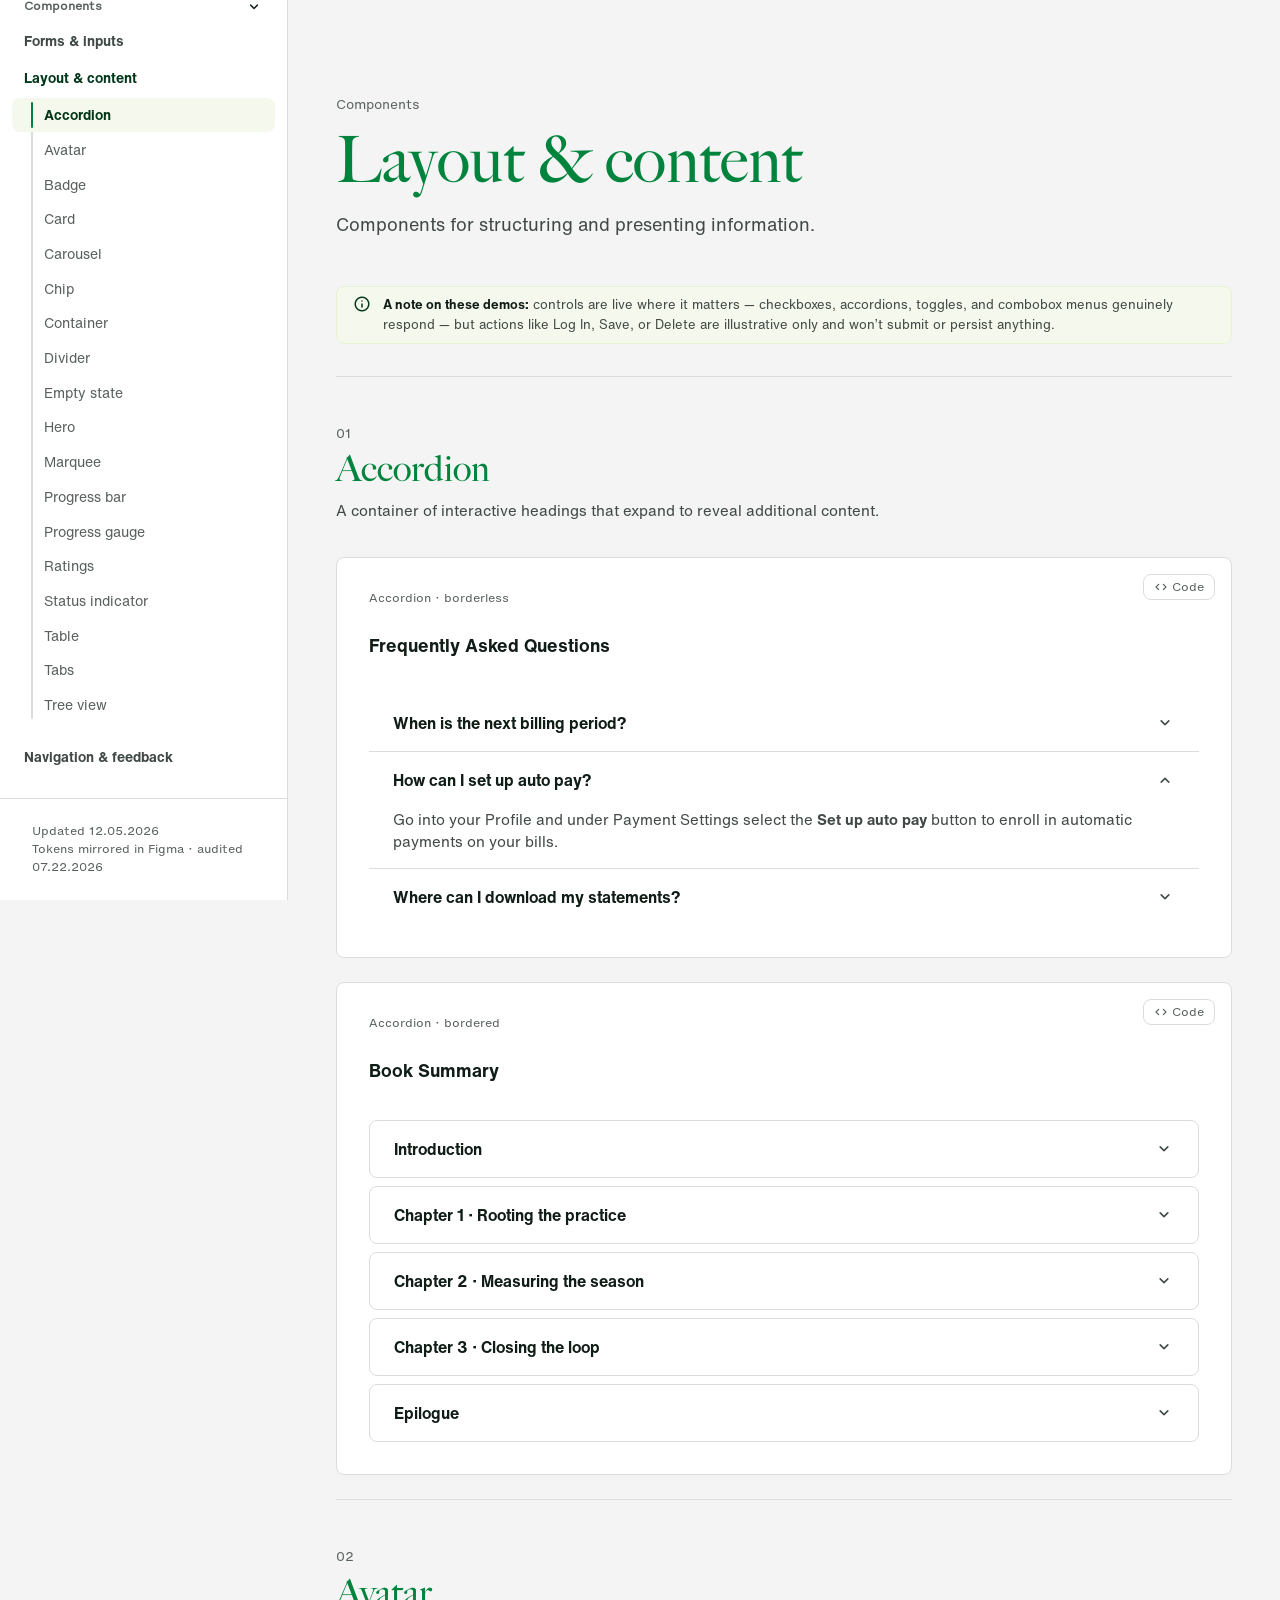
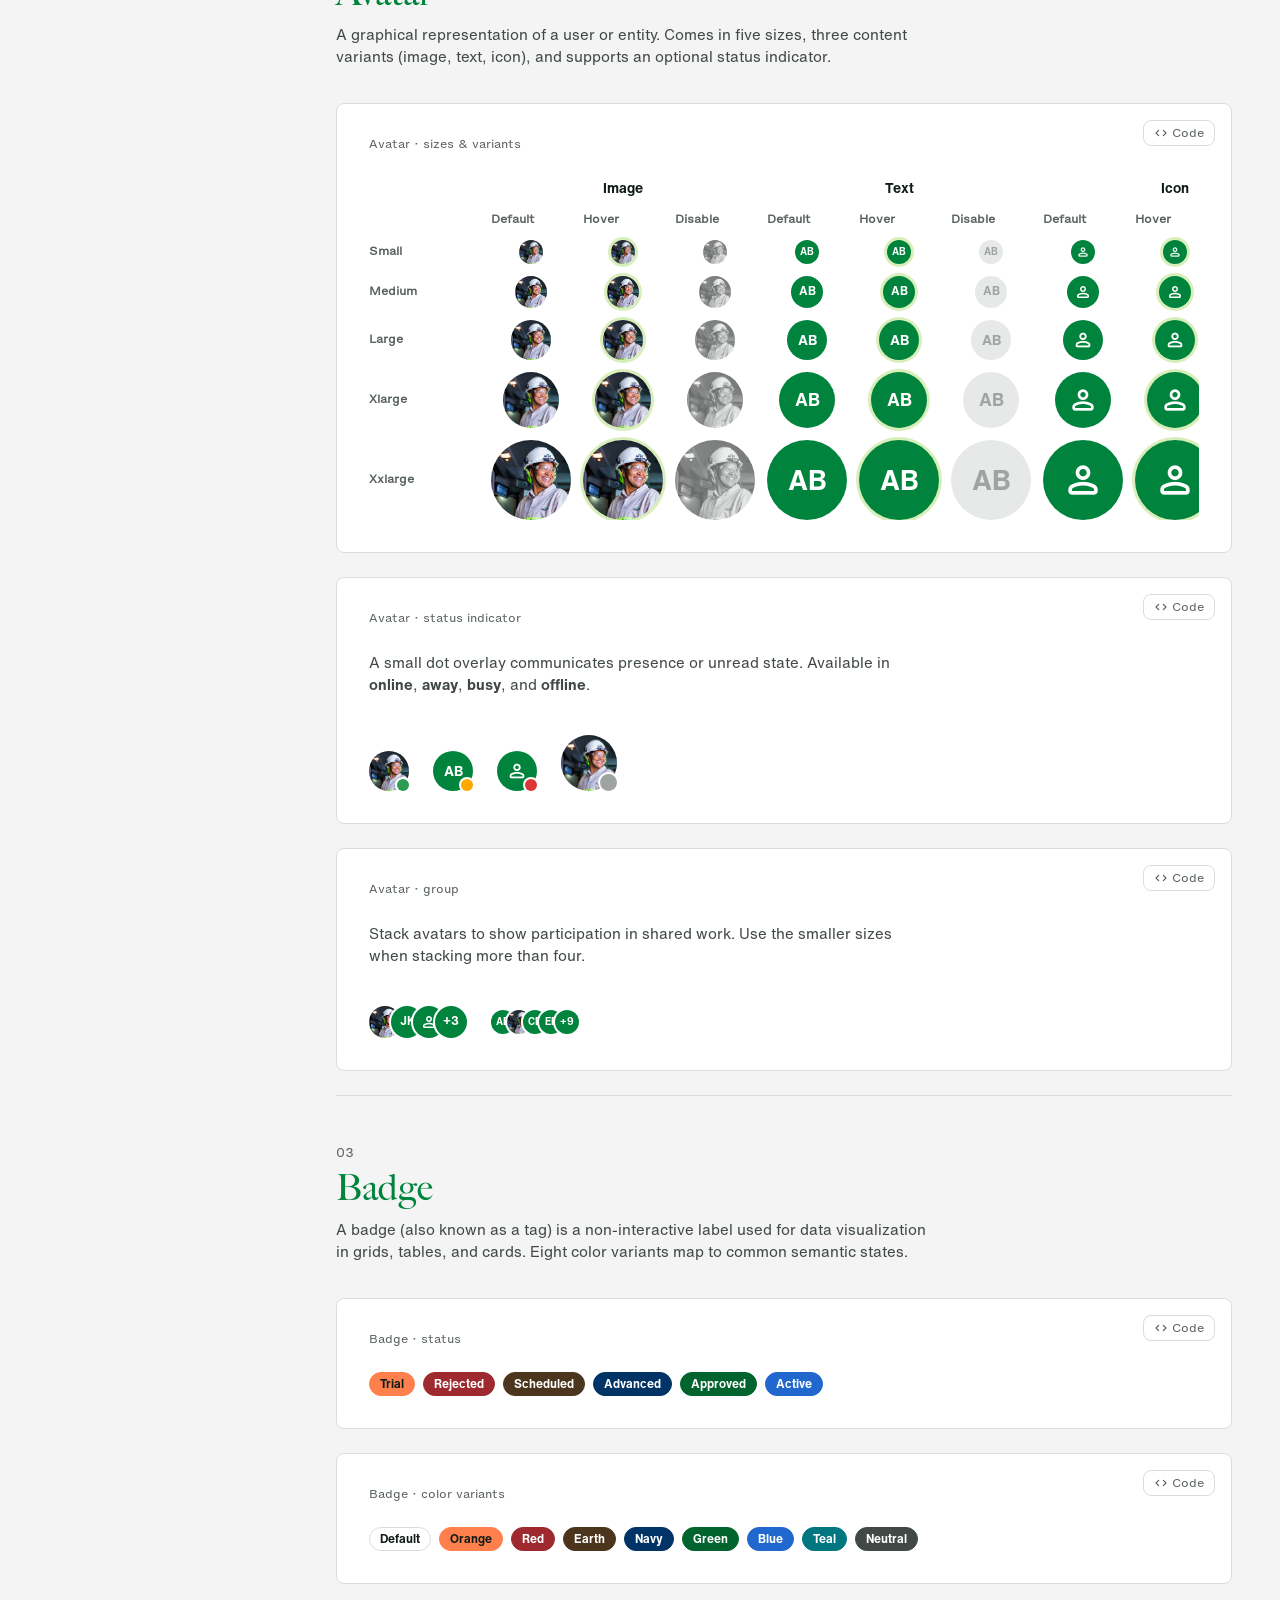
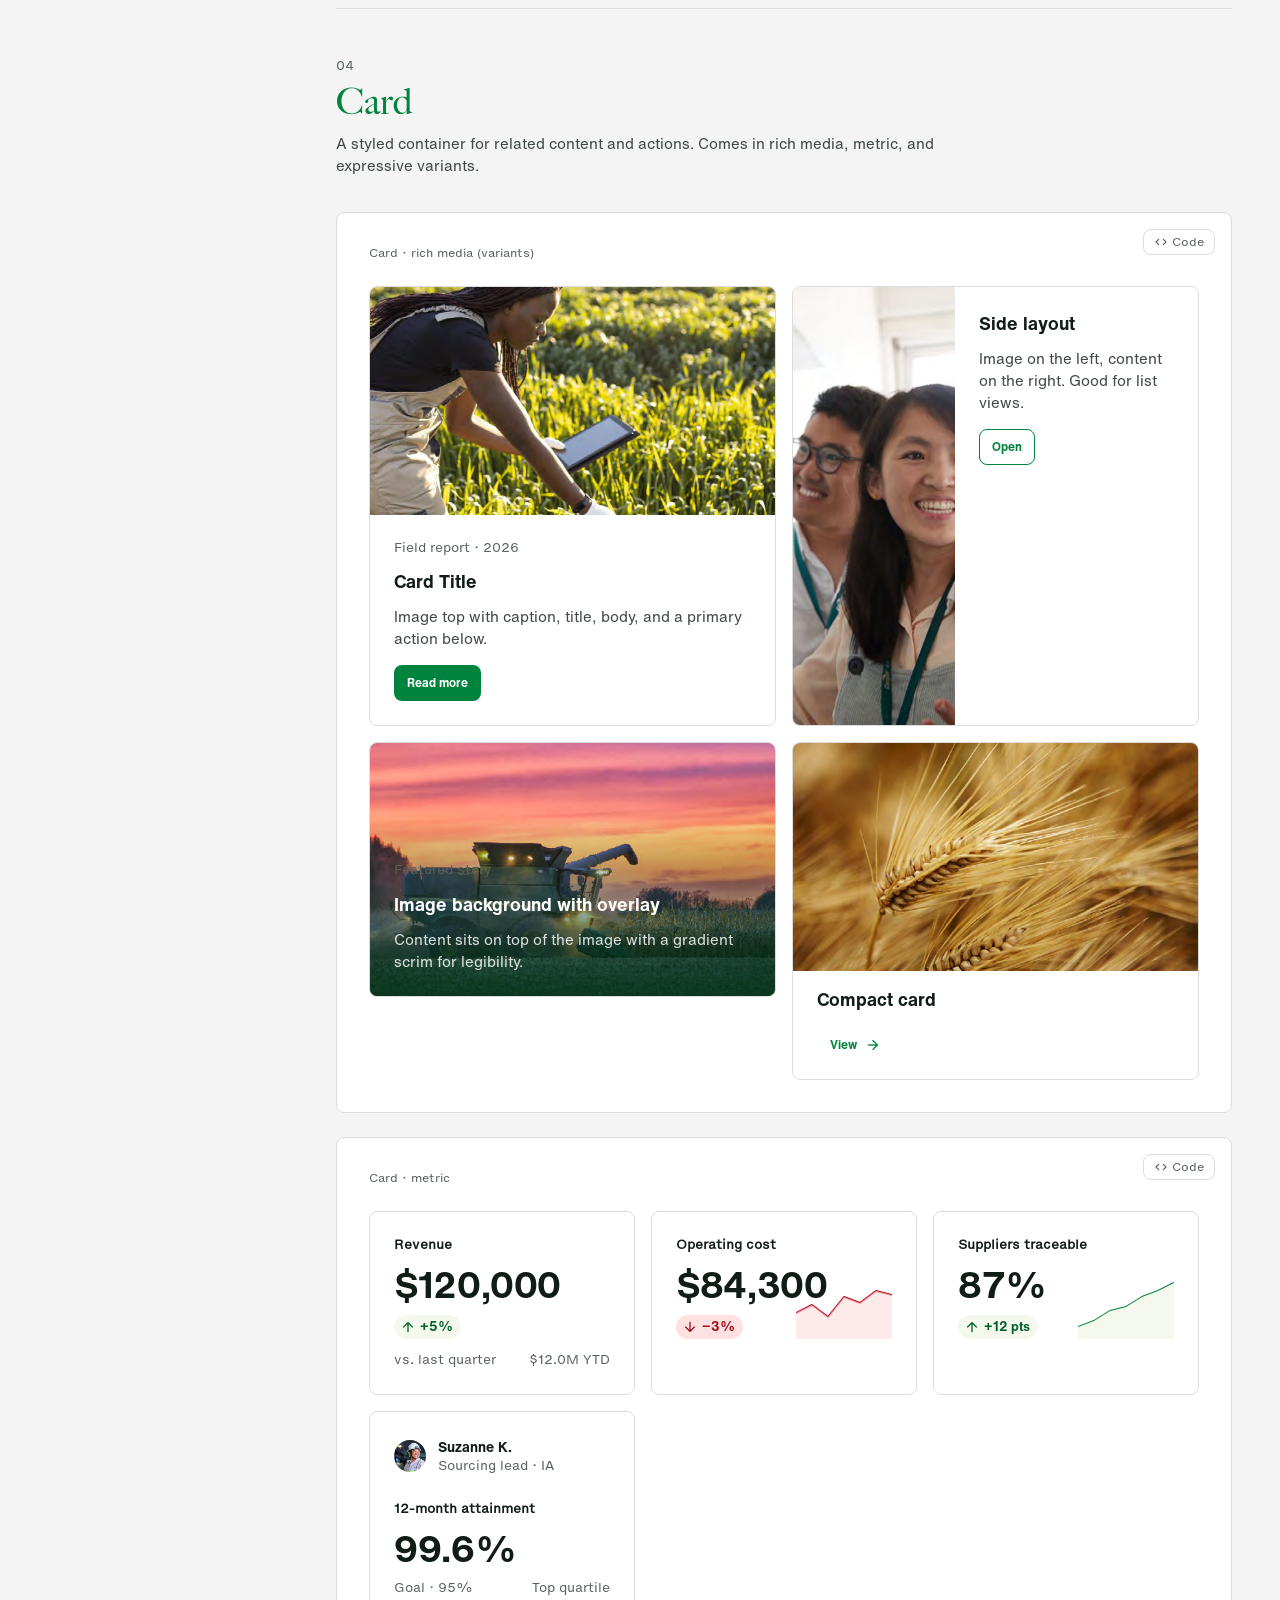
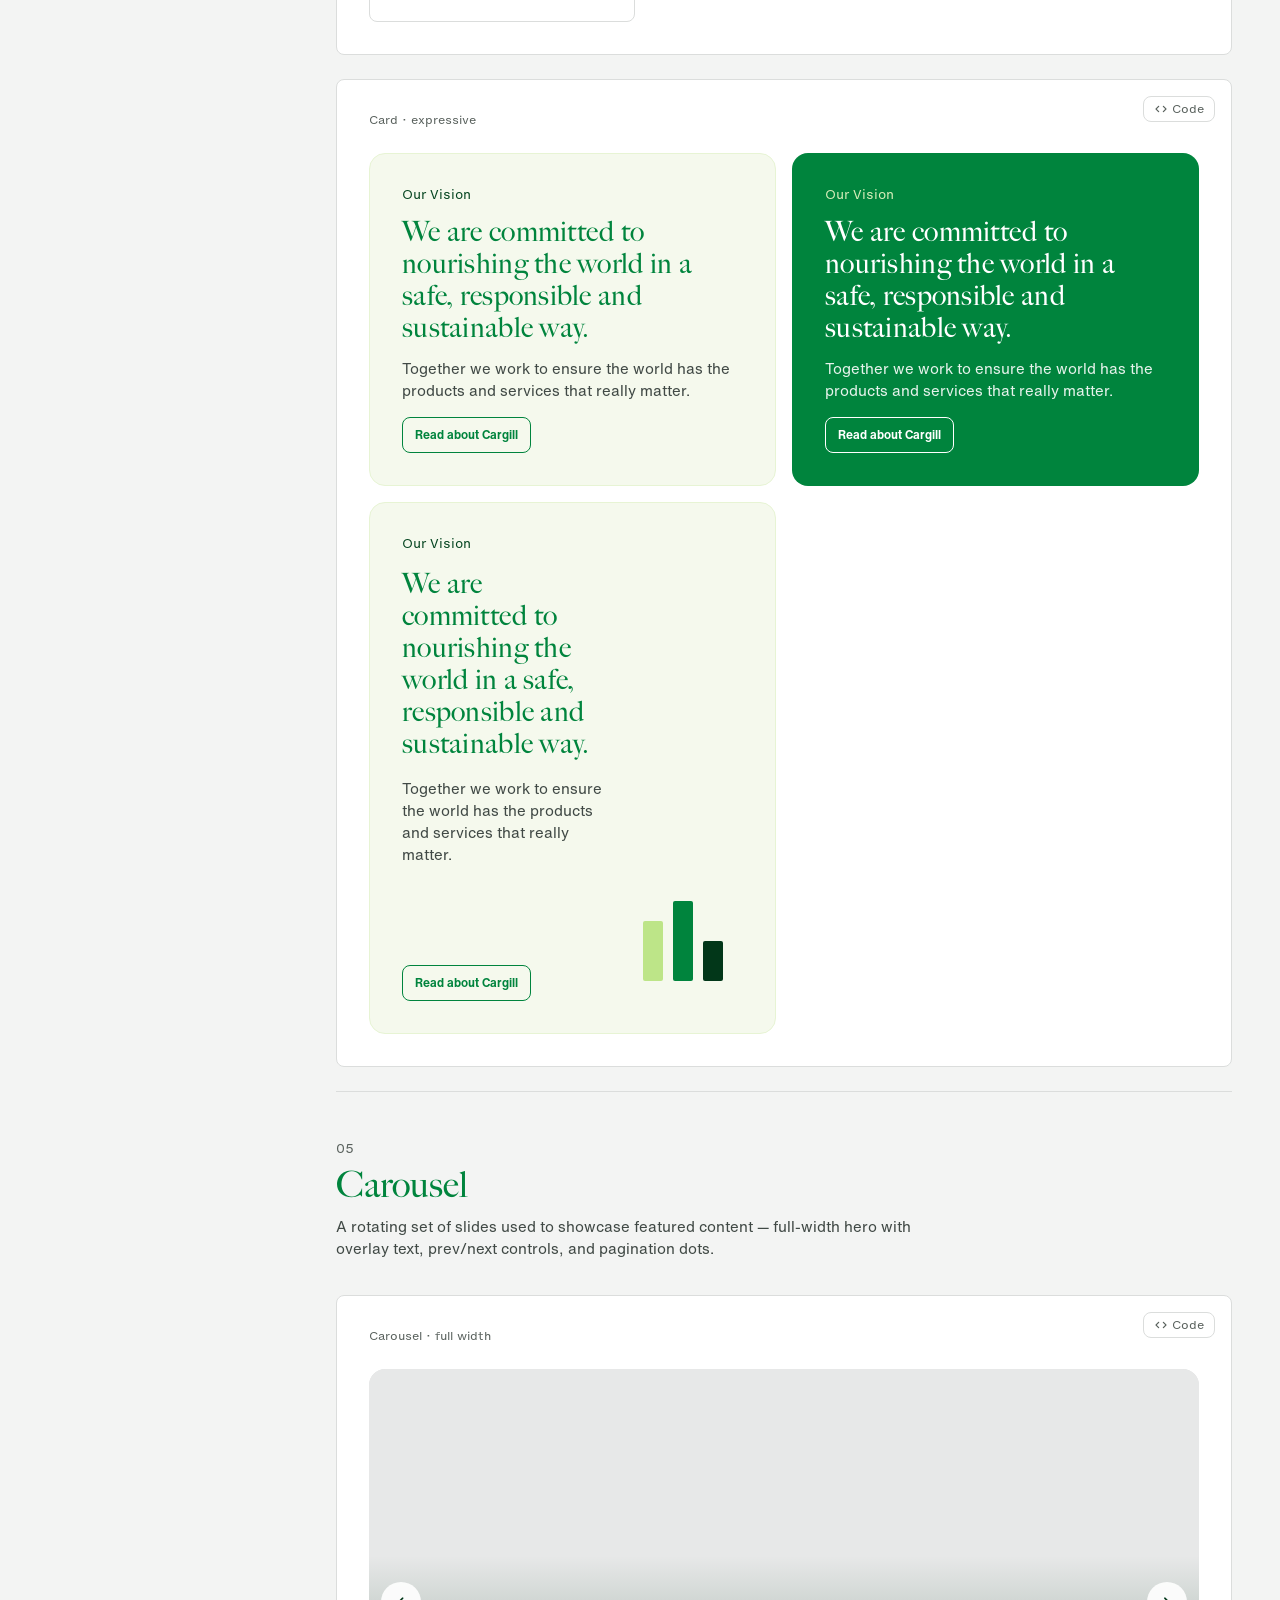
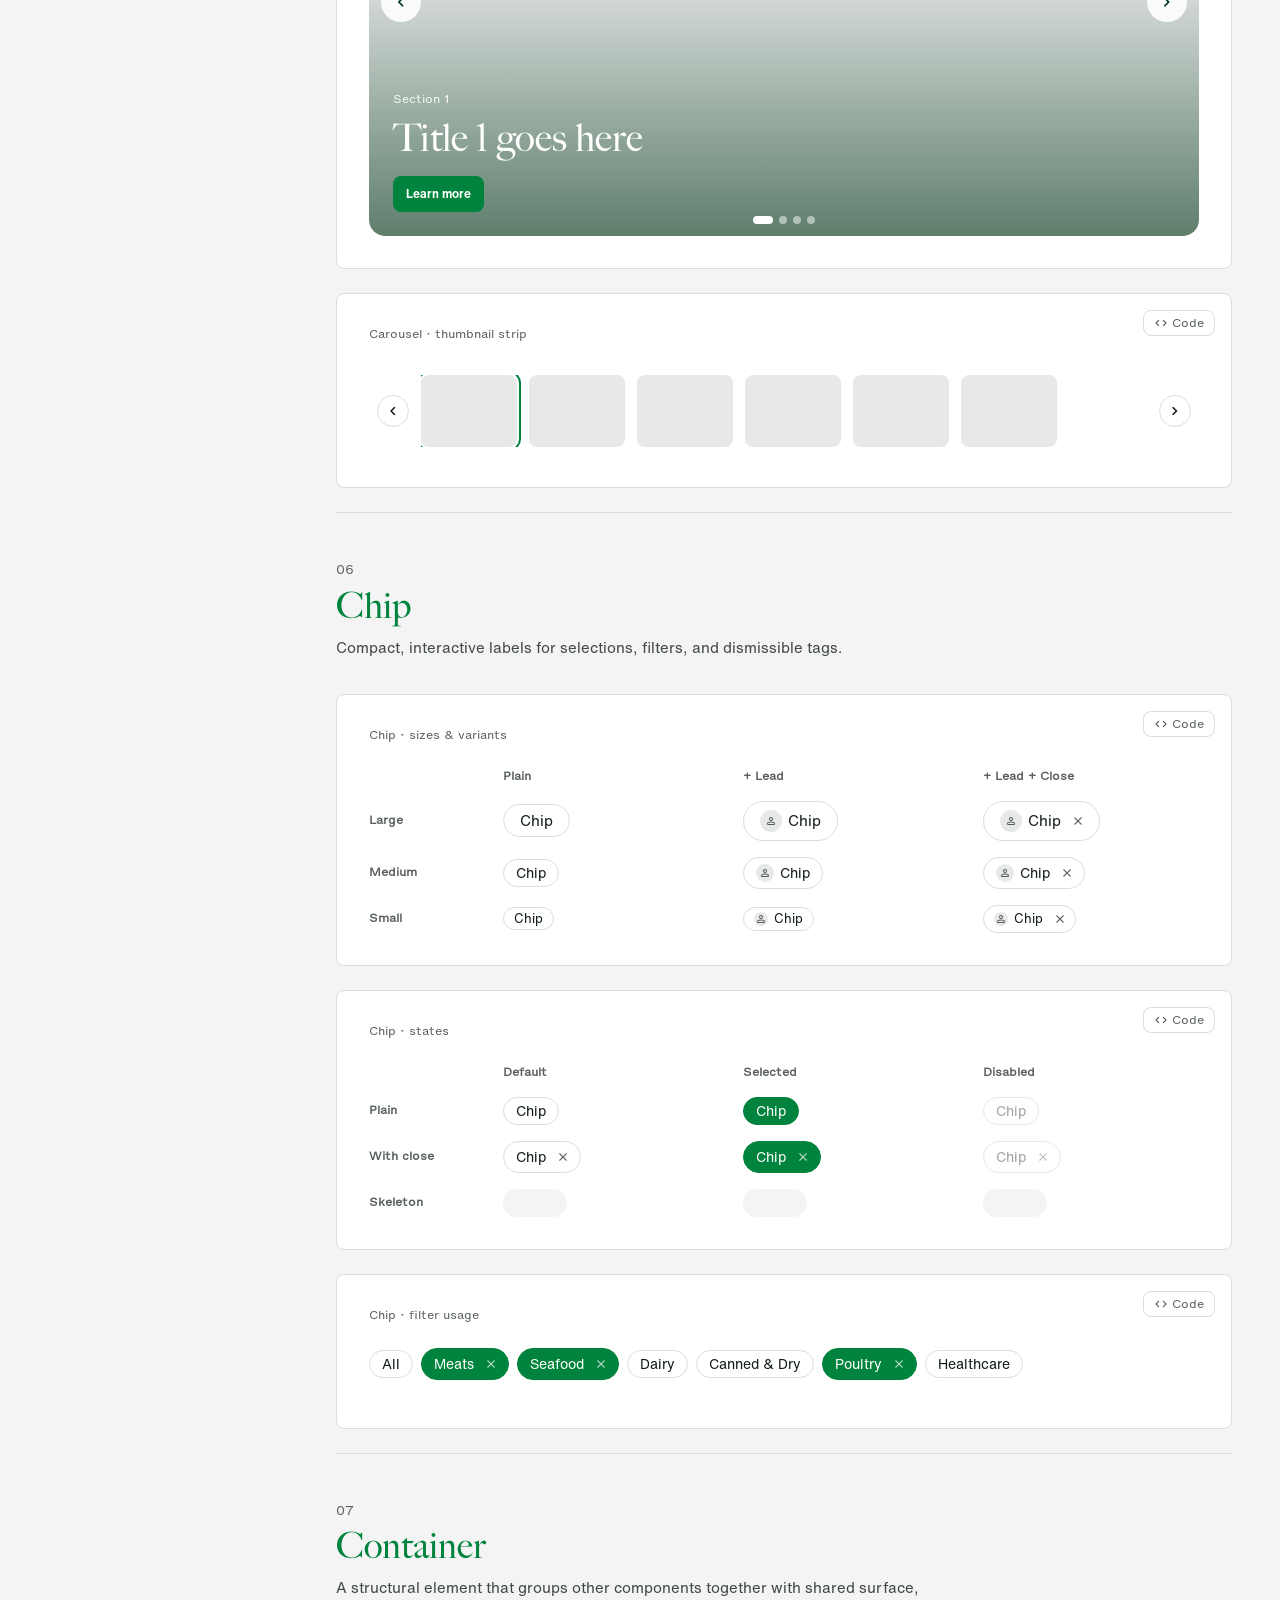
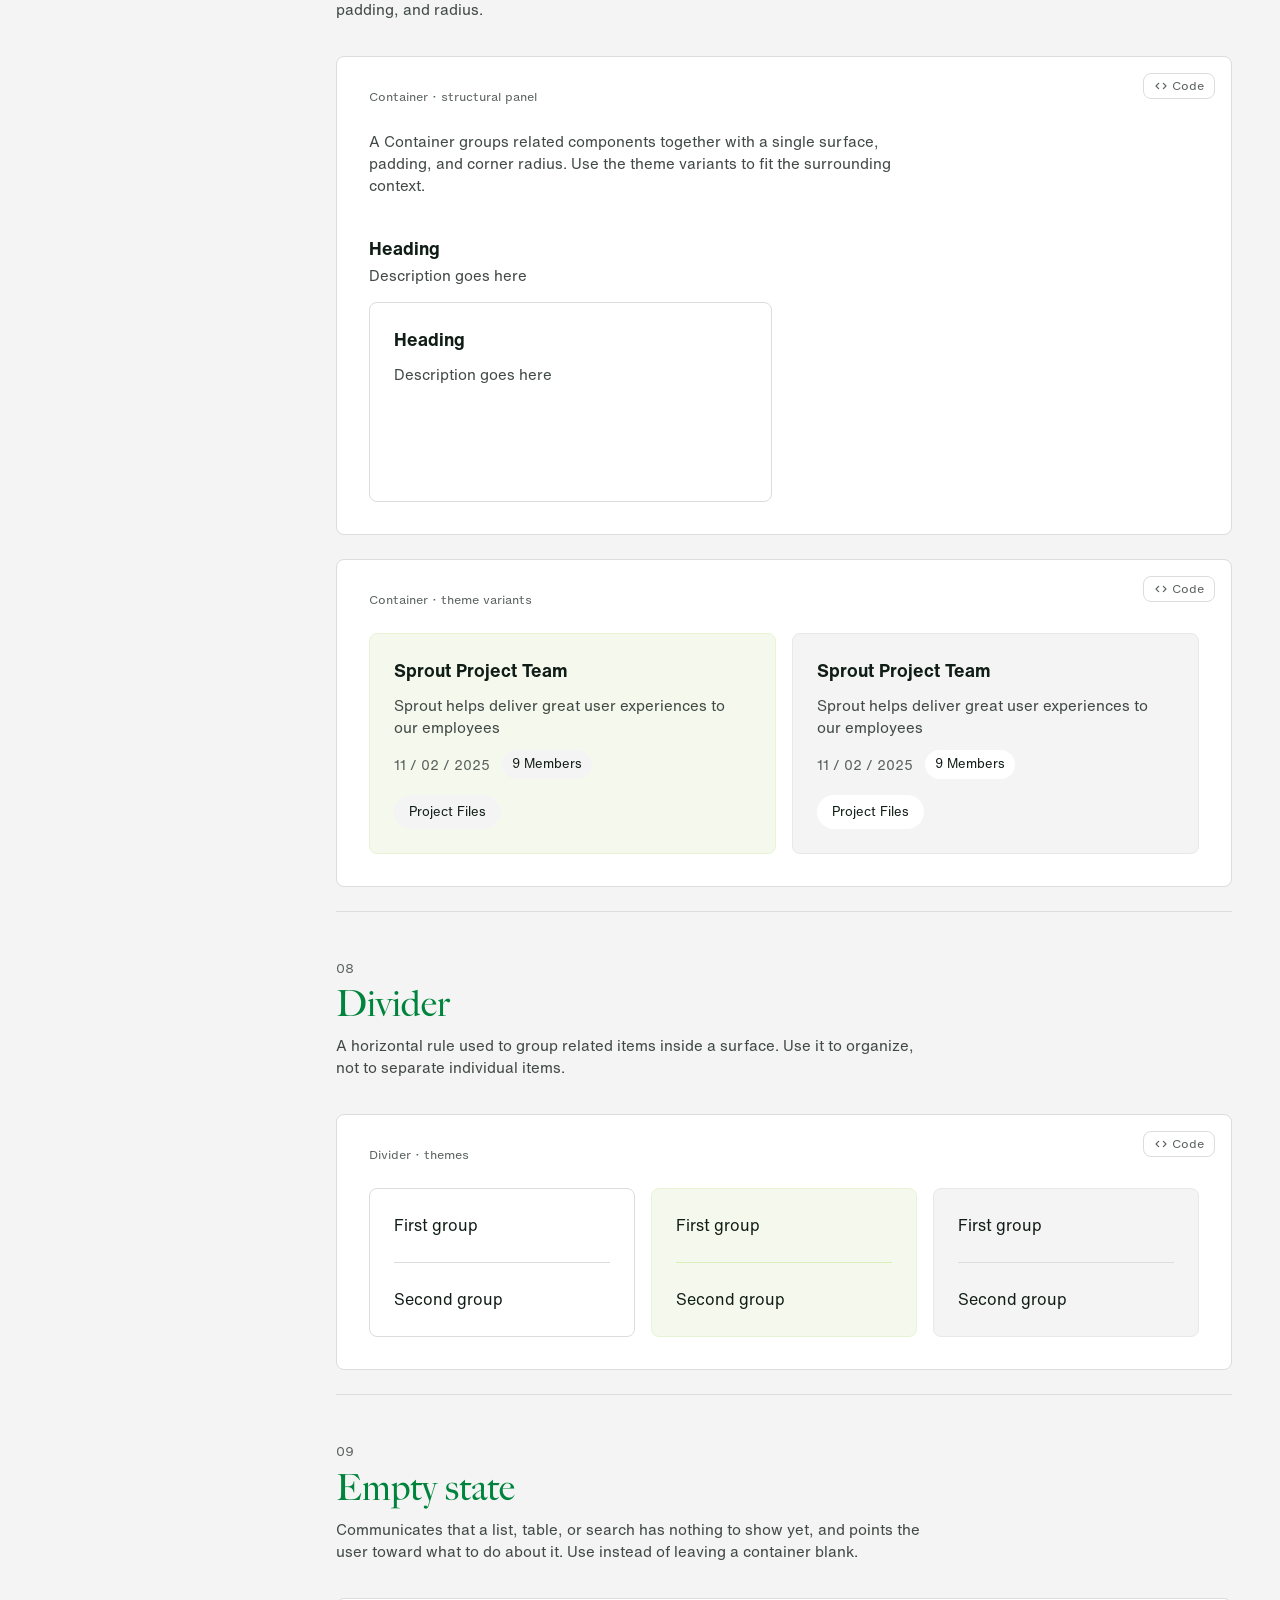
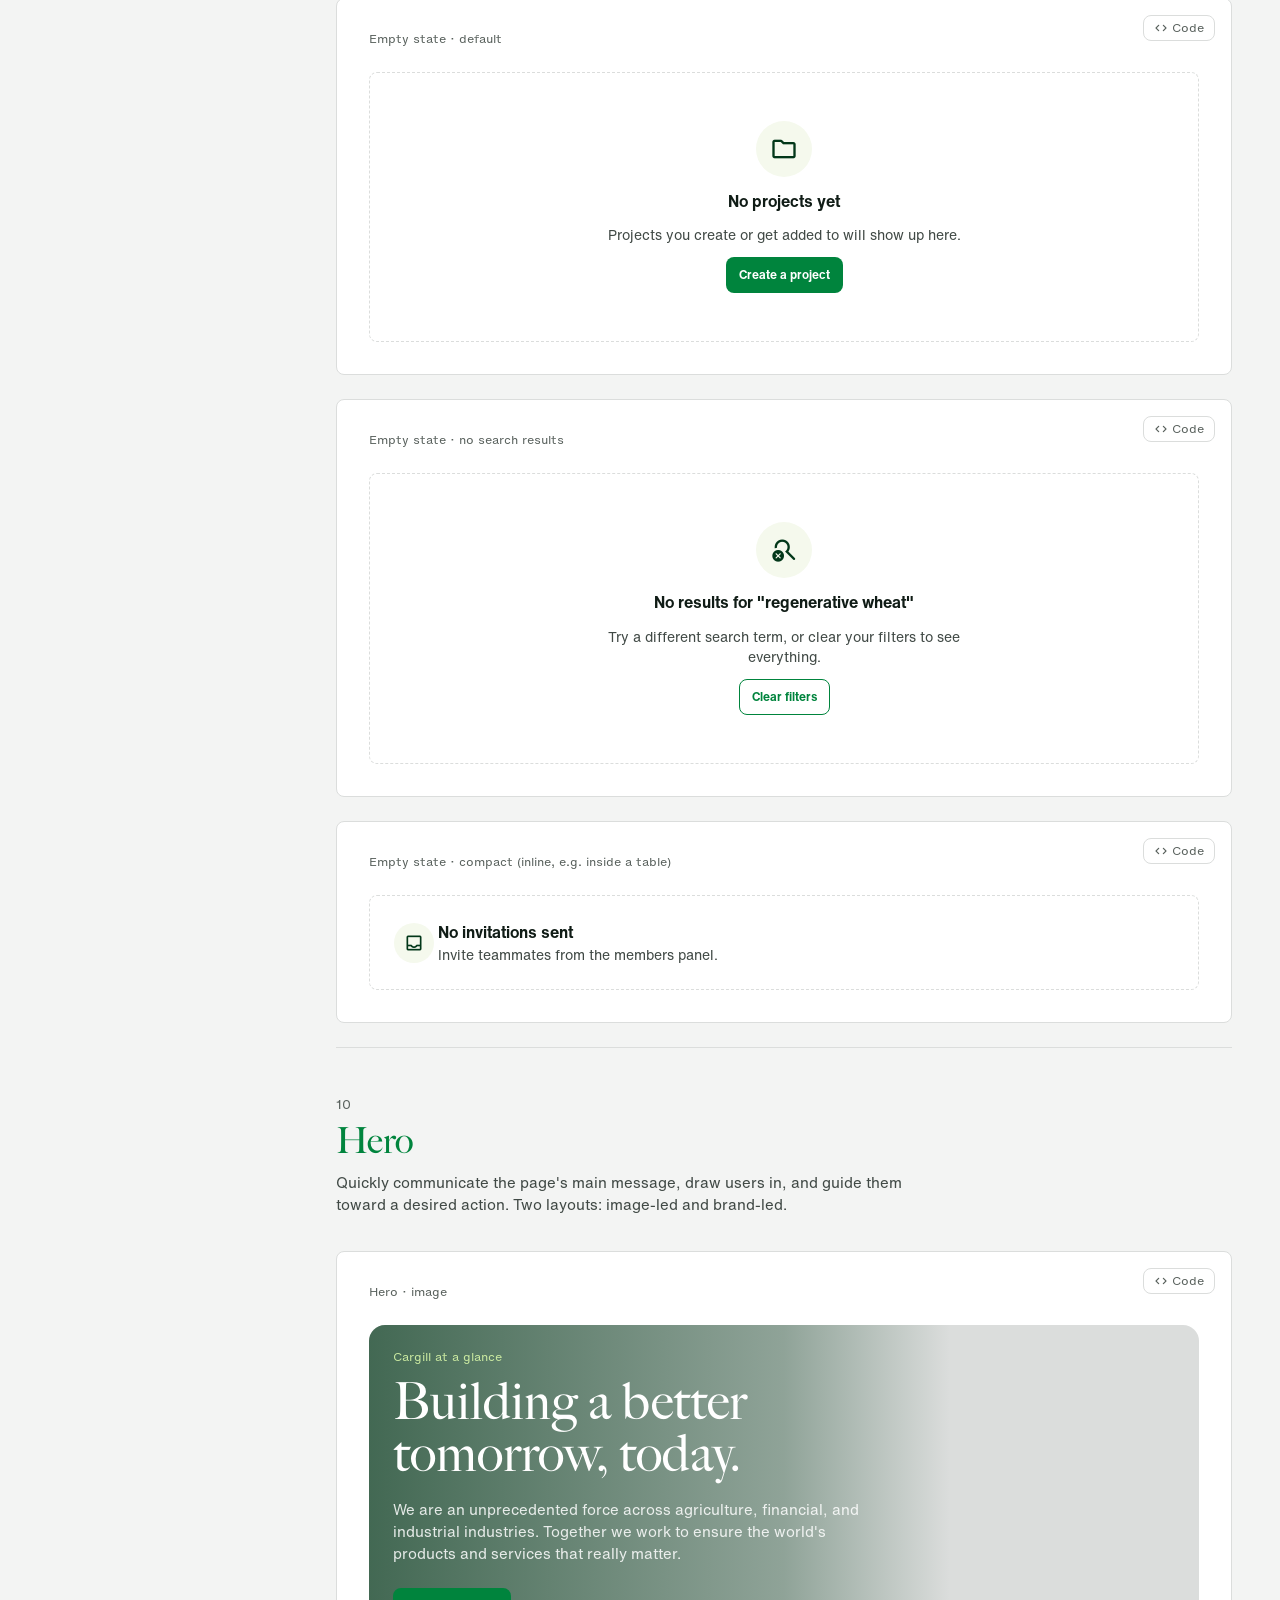
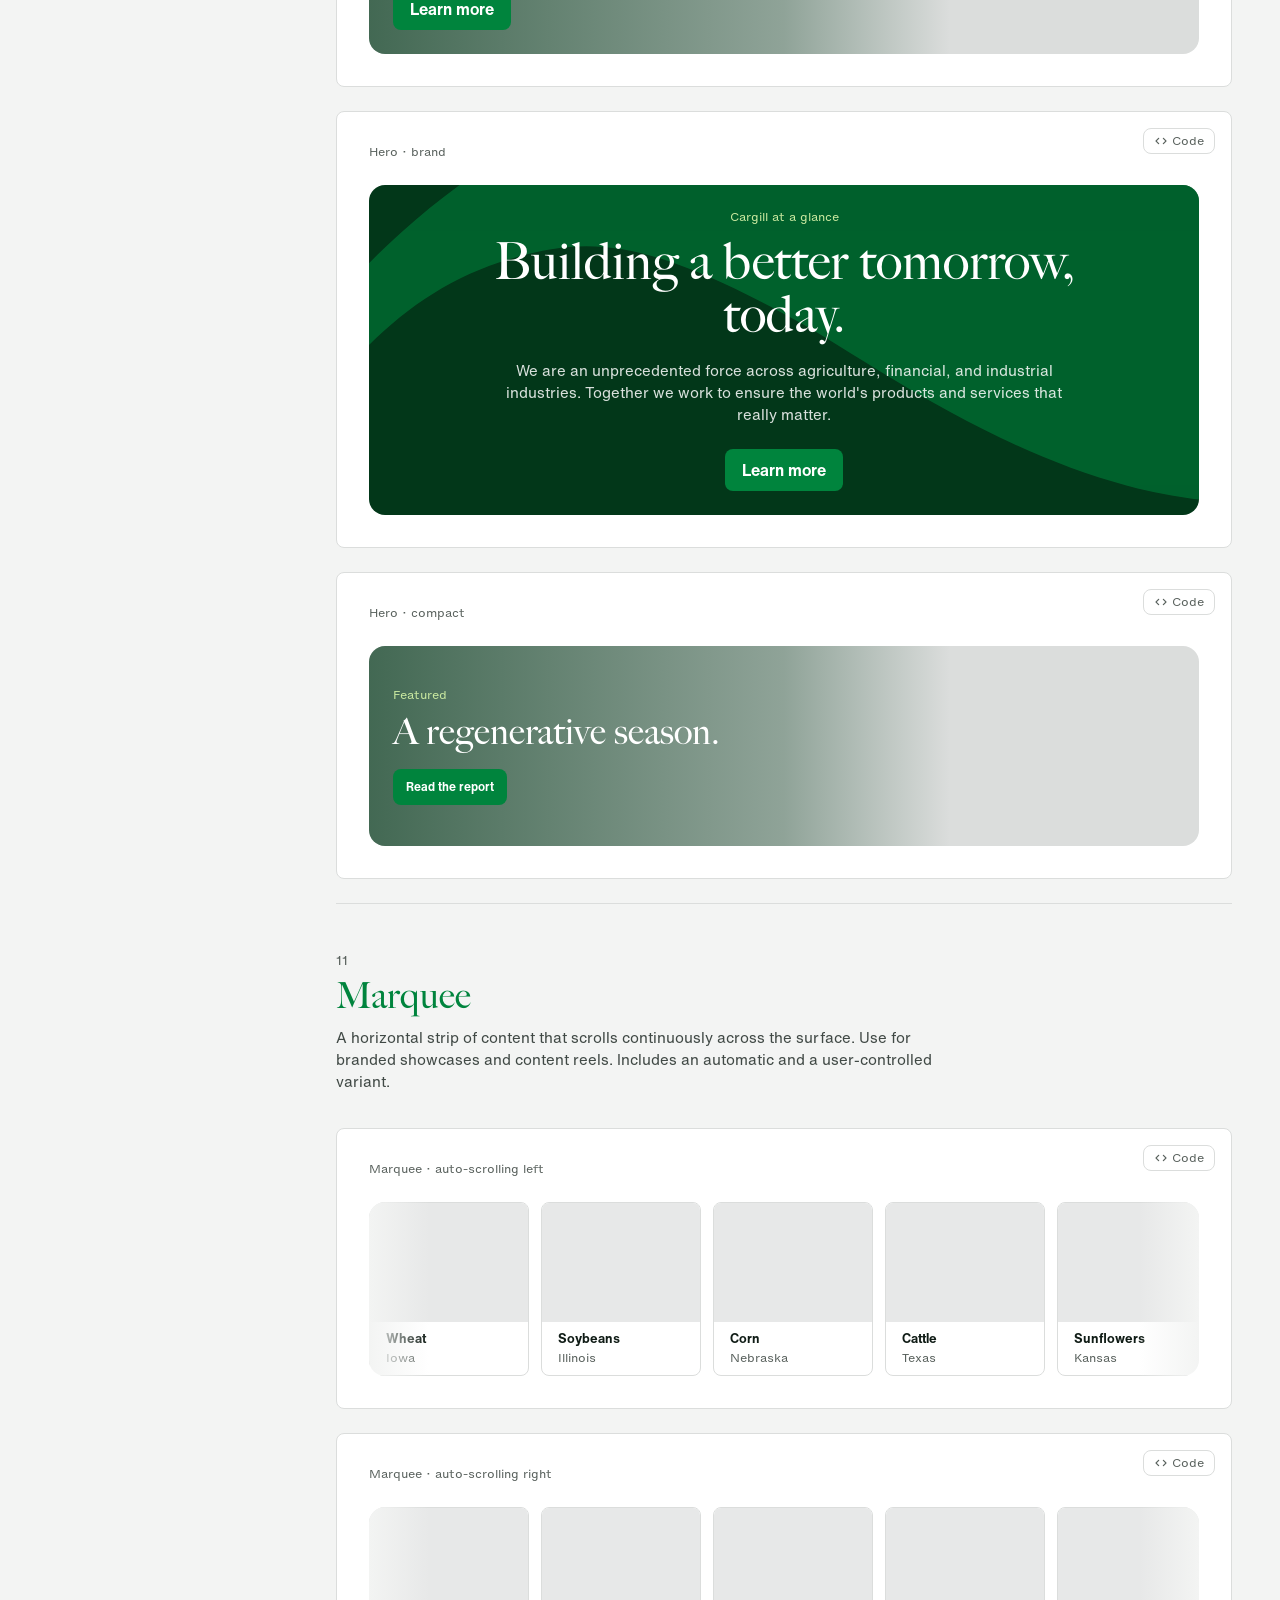
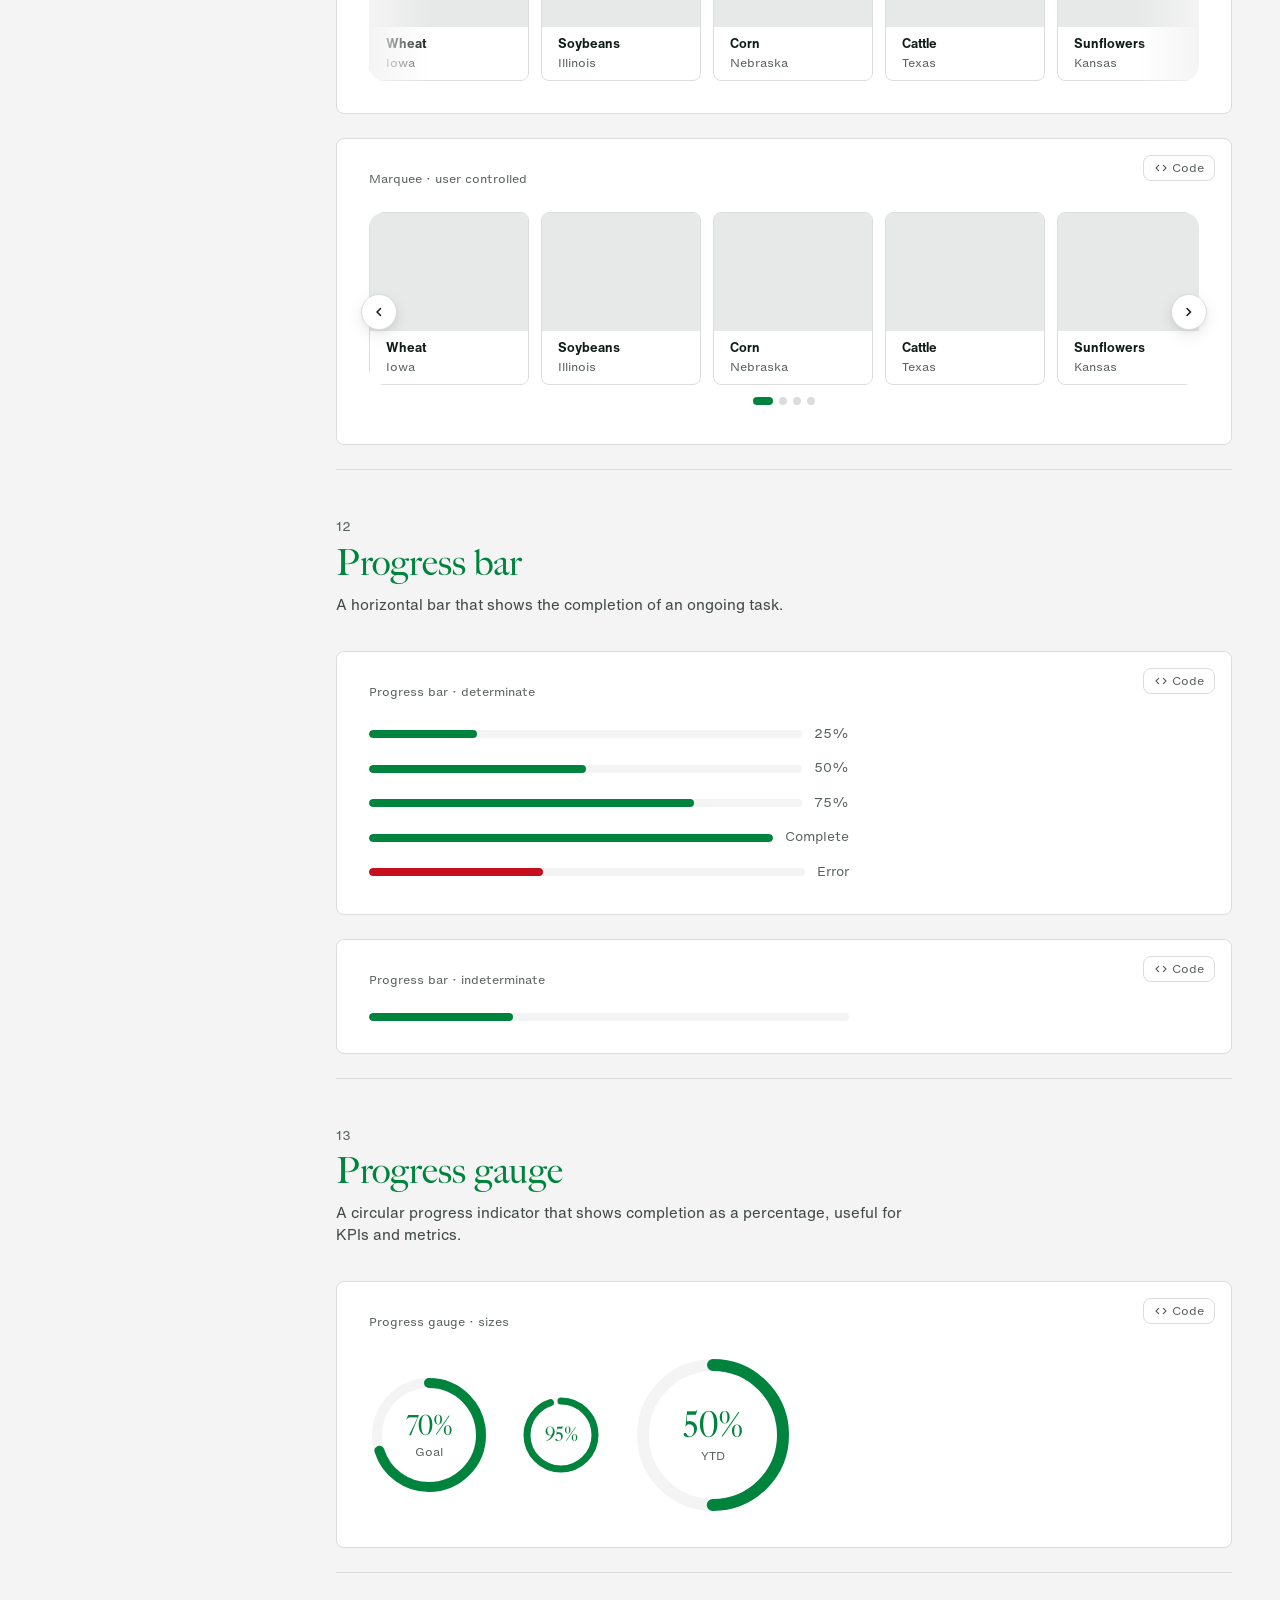
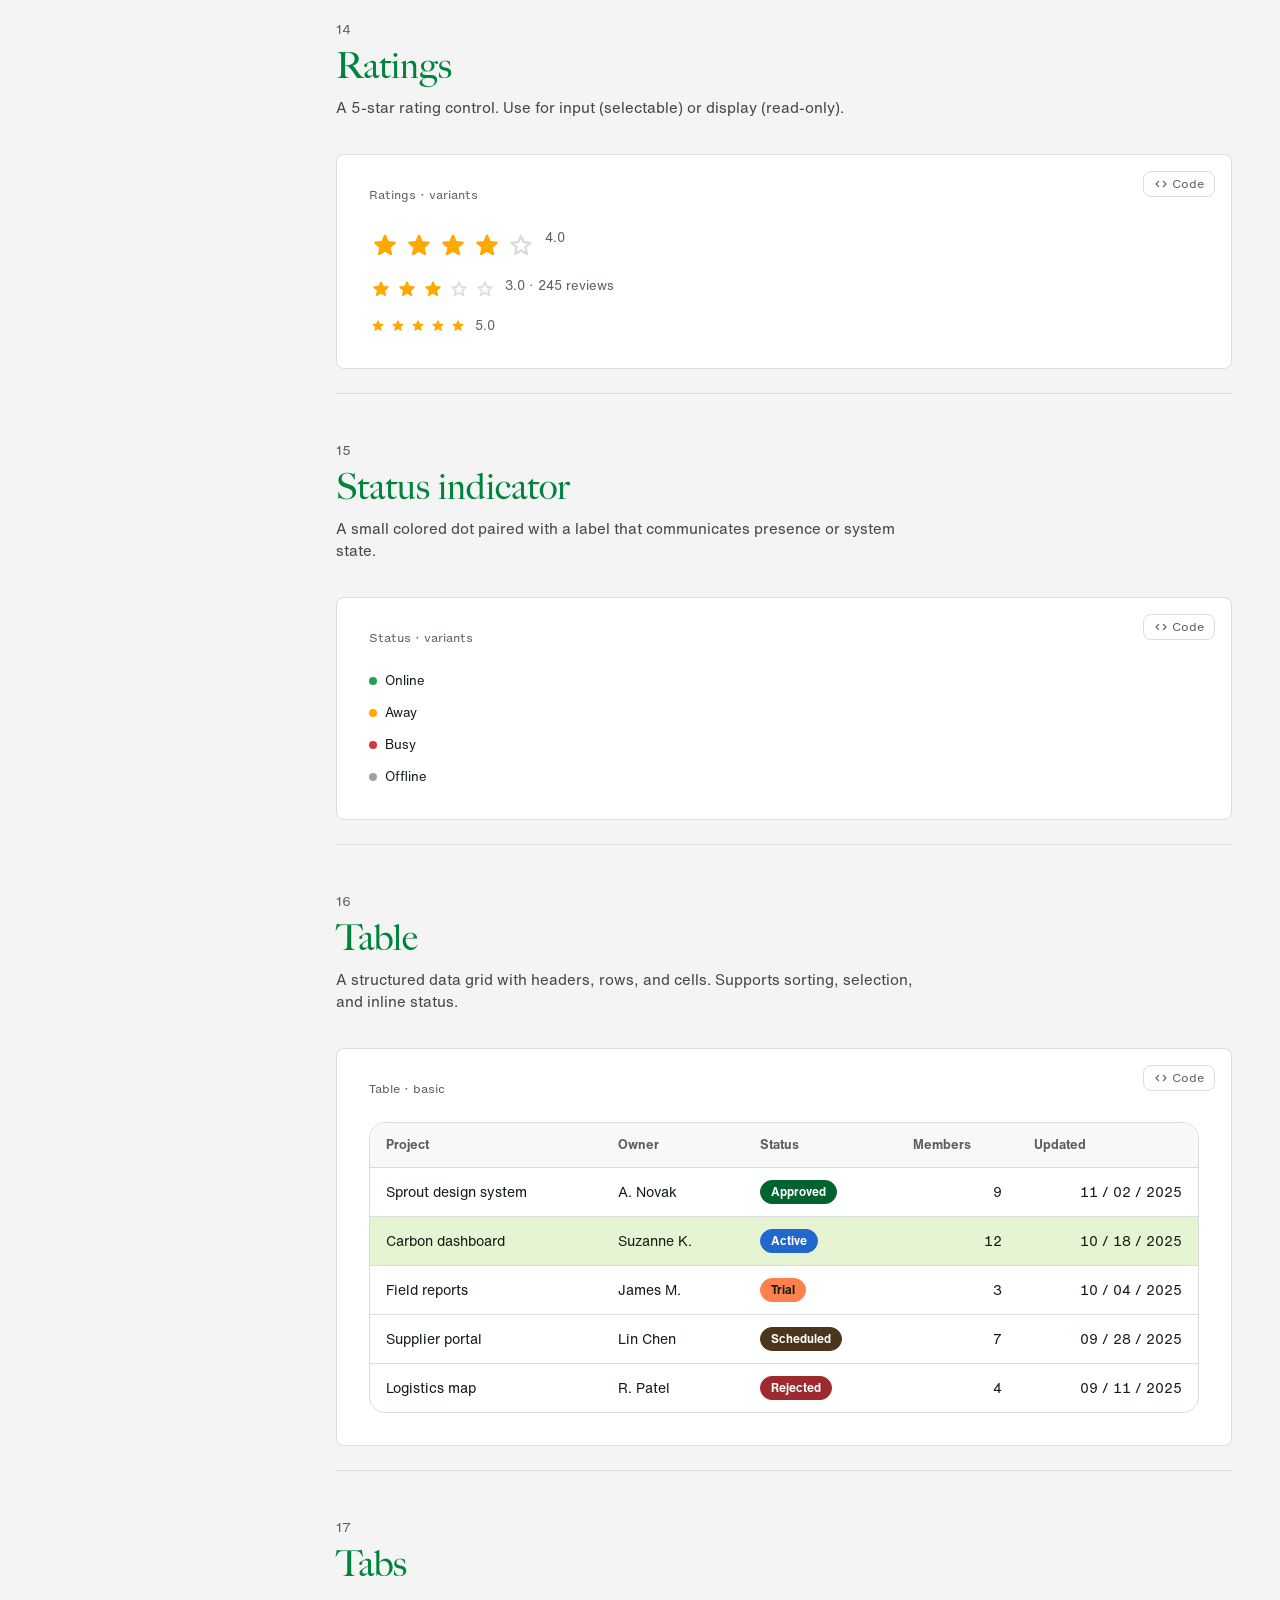
==== commit e20a4c8a: "Use the real leaf in the brand hero; complete the keyboard focus set Leaf: content.html's brand hero" ====
--- a/content.html
+++ b/content.html
@@ -29,6 +29,12 @@
         <path d="M5.12538 166.17C-1.37462 158.17 -1.67462 143.37 4.12538 115.17C13.5254 70.0702 26.9254 54.8702 57.5254 54.8702C69.7254 54.8702 78.3254 57.7702 83.0254 63.5702C86.0254 67.2702 87.6254 72.3702 87.6254 78.7702C87.6254 82.2702 87.2254 86.0702 86.3254 90.2702C86.3254 90.2702 85.5254 94.0702 85.0254 96.2702C82.5254 96.2702 59.2254 96.2702 59.2254 96.2702C59.2254 96.2702 61.1254 83.9702 61.1254 81.2702C61.1254 78.1702 61.0254 76.5702 59.8254 75.0702C58.6254 73.4702 56.8254 72.1702 54.0254 72.1702C42.6254 72.1702 38.8254 83.0702 32.3254 114.47C27.3254 138.87 25.4254 149.97 29.3254 154.77C30.8254 156.57 33.0254 157.47 36.1254 157.47C45.1254 157.47 48.6254 149.77 53.2254 128.37C55.6254 128.37 75.5254 128.37 79.2254 128.37C78.7254 130.87 77.8254 134.97 77.8254 134.97C72.4254 161.37 56.8254 174.77 31.8254 174.77C18.4254 174.67 9.92538 171.97 5.12538 166.17Z"/>
       </g>
       <path style="fill: var(--leaf-fill, #00843D)" d="M344.125 74.0702C344.125 74.0702 326.725 75.4702 314.625 73.7702C286.825 69.9702 261.025 50.7702 249.625 44.3702C224.825 30.5702 214.725 29.6702 201.925 33.3702C180.825 39.0702 168.525 56.3702 156.625 76.5702C154.325 75.4702 151.925 74.5702 149.425 73.9702C156.225 59.5702 182.125 13.0702 235.425 2.07022C288.925 -9.12978 346.225 26.5702 344.125 74.0702Z"/>
+    </symbol>
+    <!-- Cargill leaf graphic device — the wide "front door" crop used as the brand's primary
+         graphic device (distinct from the small leaf glyph inside #cargill-logo above). Saved
+         at assets/cargill-leaf.svg; imported verbatim, never redrawn. -->
+    <symbol id="cargill-leaf-device" viewBox="0 0 1000 394">
+      <path style="fill: var(--leaf-device-fill, #00843D)" d="M999.743 380.577C999.743 380.577 910.436 387.51 848.398 378.934C705.783 359.316 573.079 260.867 514.431 228.102C386.966 157.025 335.353 152.763 269.464 171.405C161.309 200.832 97.7301 289.677 36.7194 393.159C25.0616 387.459 12.6849 383.042 0 379.858C34.9219 305.7 167.677 67.2041 441.763 10.4559C716.208 -46.4976 1010.32 136.586 999.743 380.577Z"/>
     </symbol>
   </svg>
 
@@ -753,9 +759,7 @@
                 <p class="hero-component-body" style="margin-left: auto; margin-right: auto;">We are an unprecedented force across agriculture, financial, and industrial industries. Together we work to ensure the world's products and services that really matter.</p>
                 <button class="btn btn-primary">Learn more</button>
               </div>
-              <svg class="hero-component--brand-leaf" viewBox="0 0 1000 200" preserveAspectRatio="none" aria-hidden="true">
-                <path fill="var(--brand)" d="M0,200 L0,140 C200,40 500,80 800,30 C900,15 1000,30 1000,30 L1000,200 Z"/>
-              </svg>
+              <svg class="hero-component--brand-leaf" viewBox="0 0 1000 394" aria-hidden="true"><use href="#cargill-leaf-device"/></svg>
             </div>
           </div>
 
@@ -1017,7 +1021,7 @@
     <div class="search-panel">
       <div class="search-input-row">
         <span class="material-symbols-rounded" aria-hidden="true">search</span>
-        <input type="text" class="search-input" id="search-input" placeholder="Search components, tokens, foundations…" autocomplete="off" role="combobox" aria-expanded="false" aria-autocomplete="list" aria-controls="search-results" aria-label="Search Sprout" />
+        <input type="text" class="search-field" id="search-input" placeholder="Search components, tokens, foundations…" autocomplete="off" role="combobox" aria-expanded="false" aria-autocomplete="list" aria-controls="search-results" aria-label="Search Sprout" />
         <kbd class="search-esc">Esc</kbd>
       </div>
       <div class="search-results" id="search-results" role="listbox" aria-label="Search results"></div>
--- a/styles.css
+++ b/styles.css
@@ -1059,7 +1059,10 @@
       display: flex;
       align-items: center;
       justify-content: center;
-      color: #fff;
+      /* --on-accent, not #fff: --brand repoints to lime (#BDE588) in dark, where
+         white text measured 1.43:1 — well under WCAG AA. --on-accent flips to
+         near-black in dark, keeping the label legible on both themes. */
+      color: var(--on-accent);
       font-family: var(--font-sans);
       font-weight: 700;
       font-size: 14px;
@@ -1391,6 +1394,15 @@
       width: 64px;
       height: 64px;
       color: var(--brand-deep);
+    }
+    .glyph-weight {
+      font-family: var(--font-micro);
+      font-size: 12px;
+      font-weight: 700;
+      text-transform: uppercase;
+      letter-spacing: 0.04em;
+      color: var(--text-muted);
+      margin: 0 0 var(--space-3);
     }
 
     /* ---------- Logo ---------- */
@@ -2195,6 +2207,71 @@
       margin: 0;
     }
 
+    /* ---------- Asset download (JS-injected hover button on any asset tile) ---------- */
+    .logo-card, .leaf-device-card, .glyph-cell,
+    .illus-card-stage, .photo-card-img { position: relative; }
+    .asset-dl {
+      position: absolute;
+      top: 8px;
+      right: 8px;
+      width: 32px;
+      height: 32px;
+      display: inline-flex;
+      align-items: center;
+      justify-content: center;
+      padding: 0;
+      border: 1px solid var(--border);
+      border-radius: 999px;
+      background: var(--surface);
+      color: var(--text-soft);
+      cursor: pointer;
+      box-shadow: var(--shadow-sm);
+      opacity: 0;
+      transform: translateY(-2px);
+      transition: opacity 120ms ease, transform 120ms ease, background 120ms ease, color 120ms ease, border-color 120ms ease;
+      z-index: 4;
+    }
+    .asset-dl .material-symbols-rounded { font-size: 18px; }
+    .asset-dl:hover, .asset-dl:focus-visible {
+      background: var(--brand);
+      color: var(--on-accent);
+      border-color: var(--brand);
+    }
+    .logo-card:hover .asset-dl, .logo-card:focus-within .asset-dl,
+    .leaf-device-card:hover .asset-dl, .leaf-device-card:focus-within .asset-dl,
+    .glyph-cell:hover .asset-dl, .glyph-cell:focus-within .asset-dl,
+    .illus-card:hover .asset-dl, .illus-card:focus-within .asset-dl,
+    .photo-card:hover .asset-dl, .photo-card:focus-within .asset-dl {
+      opacity: 1;
+      transform: none;
+    }
+    /* Touch / no-hover devices: keep the affordance visible */
+    @media (hover: none) {
+      .asset-dl { opacity: 1; transform: none; }
+    }
+
+    /* ---------- Brand photography gallery ---------- */
+    .photo-grid {
+      display: grid;
+      grid-template-columns: repeat(auto-fill, minmax(190px, 1fr));
+      gap: var(--space-4);
+    }
+    .photo-card { display: flex; flex-direction: column; gap: var(--space-2); }
+    .photo-card-img {
+      aspect-ratio: 4 / 3;
+      border-radius: var(--radius-lg);
+      overflow: hidden;
+      border: 1px solid var(--border);
+      background: var(--neutral-100);
+    }
+    .photo-card-img img { width: 100%; height: 100%; object-fit: cover; display: block; }
+    .photo-card-label {
+      font-family: var(--font-micro);
+      font-size: 12px;
+      color: var(--text-muted);
+      margin: 0;
+    }
+
     /* ---------- Data visualization ---------- */
     /* Categorical sequence · Brand Guidelines · Data visualization · Process. The brand
        fixes the series order — Leaf Green 100 → Deep Green 100 → Soft Green 100 → the same
@@ -2876,7 +2953,7 @@
     .field input:focus {
       outline: none;
       border-color: var(--brand);
-      box-shadow: 0 0 0 3px var(--soft-green-100);
+      box-shadow: 0 0 0 3px var(--soft-green-200);
     }
     .field-hint {
       font-family: var(--font-micro);
@@ -3538,7 +3615,7 @@
     .auth-card-input:focus {
       outline: none;
       border-color: var(--brand);
-      box-shadow: 0 0 0 3px var(--soft-green-100);
+      box-shadow: 0 0 0 3px var(--soft-green-200);
     }
     .auth-card-field--error .auth-card-input { border-color: var(--red-600); }
 
@@ -3978,6 +4055,12 @@
       grid-template-columns: 1fr 1fr;
       gap: var(--spacing-md);
     }
+    /* Grid items default to min-width:auto — a content-based floor. An <input>'s
+       intrinsic width (~178px) plus the wrap's padding and border floors each
+       column at 204px, so two 1fr columns refuse to shrink below 420px and
+       overflow any narrower modal. min-width:0 lets 1fr actually divide the
+       space; .input-el's own min-width:0 only frees it inside the flex wrap. */
+    .modal-form-row > * { min-width: 0; }
     .modal-textarea {
       width: 100%;
       min-height: 80px;
@@ -4360,15 +4443,21 @@
       max-width: 640px;
       text-align: center;
     }
+    /* The real #cargill-leaf-device symbol, not a traced approximation. Sized past
+       the canvas (140%, offset -20%) so both tips extend beyond the frame per the
+       brand's scale rule — .hero-component's overflow:hidden does the cropping.
+       Fill comes through --leaf-device-fill, the same hook the device uses
+       everywhere else. Never set preserveAspectRatio="none" here: stretching the
+       leaf out of proportion is explicitly disallowed. */
     .hero-component--brand-leaf {
       position: absolute;
       bottom: -1px;
-      left: 0;
-      right: 0;
-      width: 100%;
+      left: -20%;
+      width: 140%;
       height: auto;
       z-index: 0;
       opacity: 0.55;
+      --leaf-device-fill: var(--brand);
     }
     .hero-component-content {
       position: relative;
@@ -5513,7 +5602,13 @@
       flex-shrink: 0;
     }
     .search-input-row .material-symbols-rounded { font-size: 20px; }
-    .search-input {
+    /* The Cmd+K palette's bare text input. Named .search-field, NOT .search-input:
+       .search-input is the Search Input *component* (a bordered, filled <label>
+       wrapper) defined above. Both were once called .search-input at equal
+       specificity, so this rule — being later — stripped the component's border
+       and background everywhere, while the component's flex/padding/min-height
+       leaked onto this input. Keep the two names distinct. */
+    .search-field {
       flex: 1;
       min-width: 0;
       border: none;
@@ -5523,7 +5618,7 @@
       font-size: 16px;
       color: var(--text);
     }
-    .search-input::placeholder { color: var(--text-muted); }
+    .search-field::placeholder { color: var(--text-muted); }
     .search-esc {
       font-family: var(--font-micro);
       font-size: 10px;
@@ -5830,3 +5925,47 @@
     }
     .checklist-item strong { color: var(--text); }
 
+    /* ---------- Keyboard focus · completing the set ----------
+       These 26 controls all shipped with :hover styling but no focus style at
+       all, so a keyboard user could reach them with no visible indication —
+       .tab and .pagination-btn being the highest-traffic. They now use the same
+       ring the other 16 interactive components already use
+       (0 0 0 3px var(--soft-green-200)), which --soft-green-200 is repointed for
+       in dark so the ring stays visible on dark surfaces.
+       :focus-visible, not :focus — the ring should appear for keyboard
+       navigation without firing on mouse-down. */
+    .tab:focus-visible,
+    .pagination-btn:focus-visible,
+    .segmented-btn:focus-visible,
+    .tree-item:focus-visible,
+    .search-result-item:focus-visible,
+    .combobox-option:focus-visible,
+    .rating-star:focus-visible,
+    .carousel-nav:focus-visible,
+    .carousel-mini-nav:focus-visible,
+    .carousel-thumb:focus-visible,
+    .carousel-dot:focus-visible,
+    .marquee-controlled-nav:focus-visible,
+    .number-input-btn:focus-visible,
+    .input-suffix-btn:focus-visible,
+    .file-upload:focus-visible,
+    .date-input-trigger:focus-visible,
+    .auth-card-eye:focus-visible,
+    .container-box-action:focus-visible,
+    .icon-cell:focus-visible,
+    .alert-close:focus-visible,
+    .banner-close:focus-visible,
+    .modal-close:focus-visible,
+    .toast-close:focus-visible,
+    .snackbar-close:focus-visible,
+    .chip-close:focus-visible,
+    .search-clear:focus-visible {
+      outline: none;
+      box-shadow: 0 0 0 3px var(--soft-green-200);
+      border-radius: var(--radius-sm);
+    }
+    /* Round controls keep their own silhouette rather than the shared 4px */
+    .chip-close:focus-visible,
+    .carousel-dot:focus-visible,
+    .rating-star:focus-visible { border-radius: var(--radius-pill); }
+
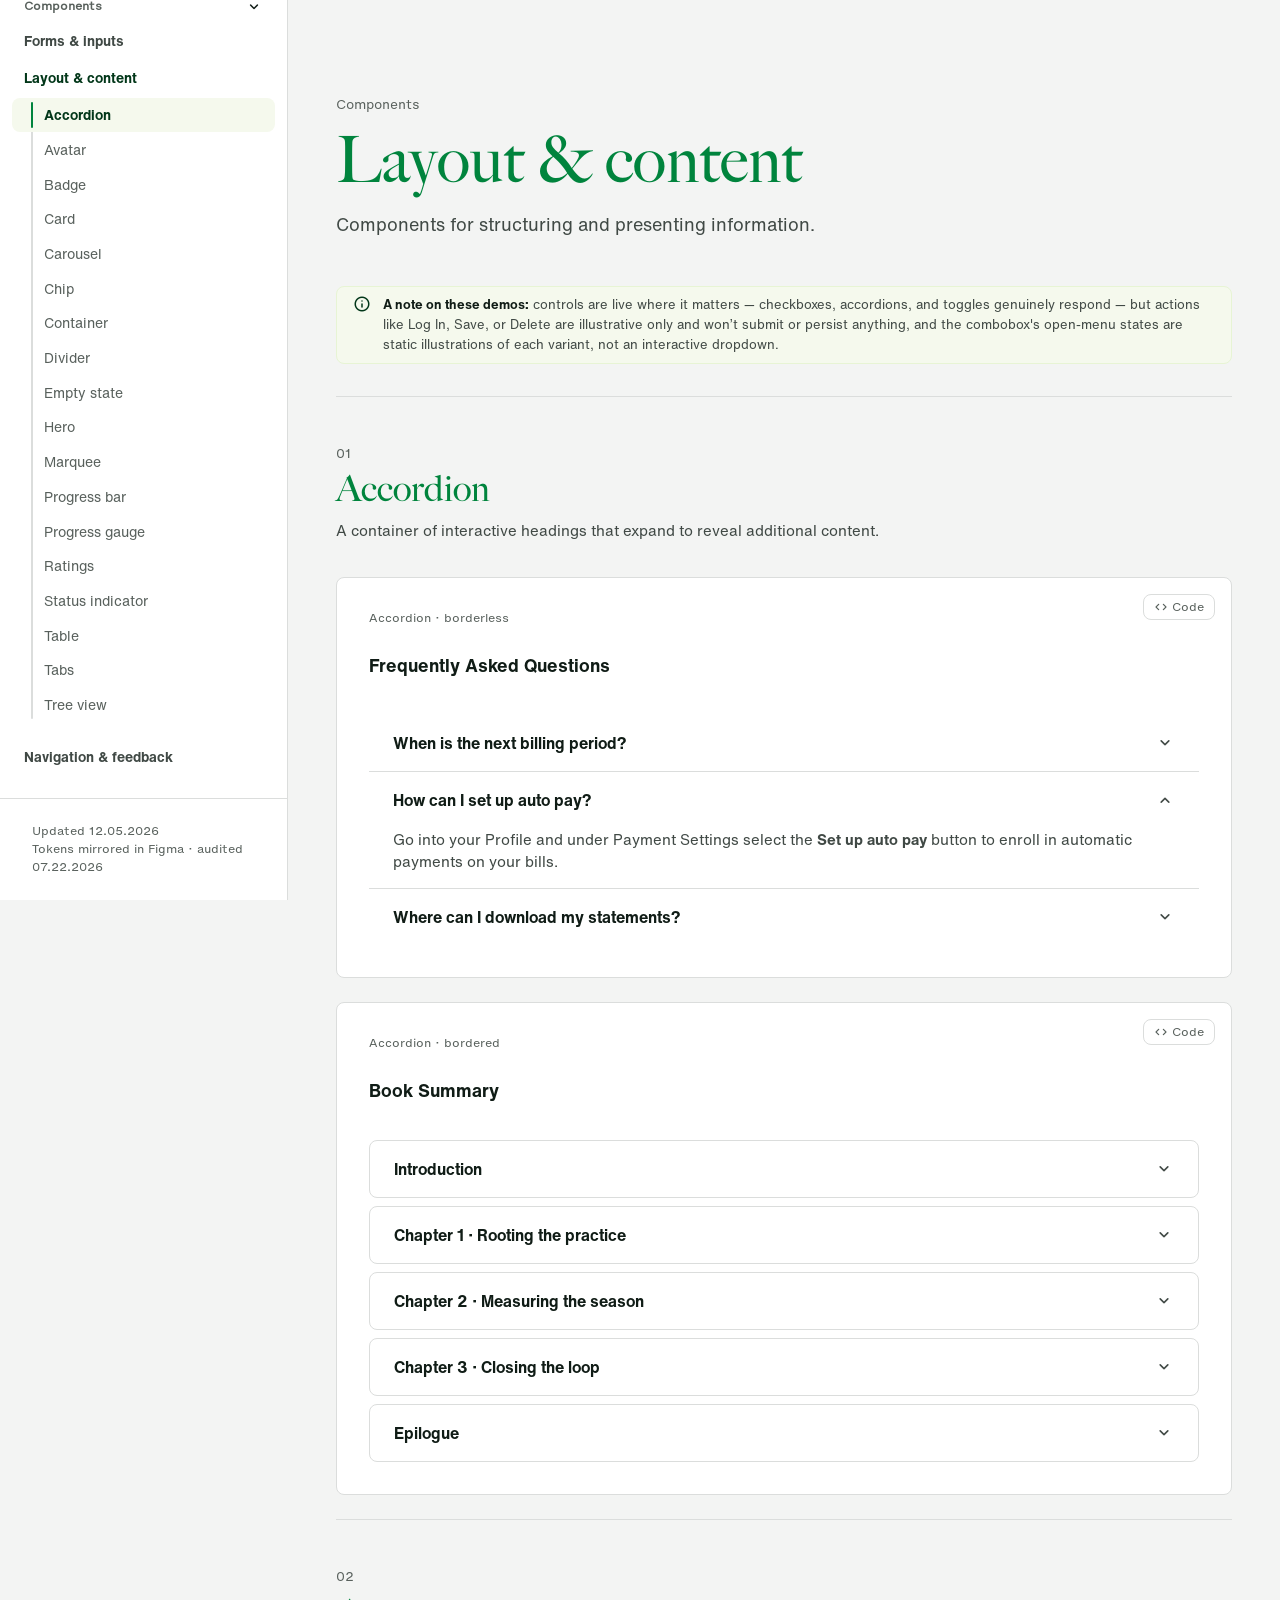
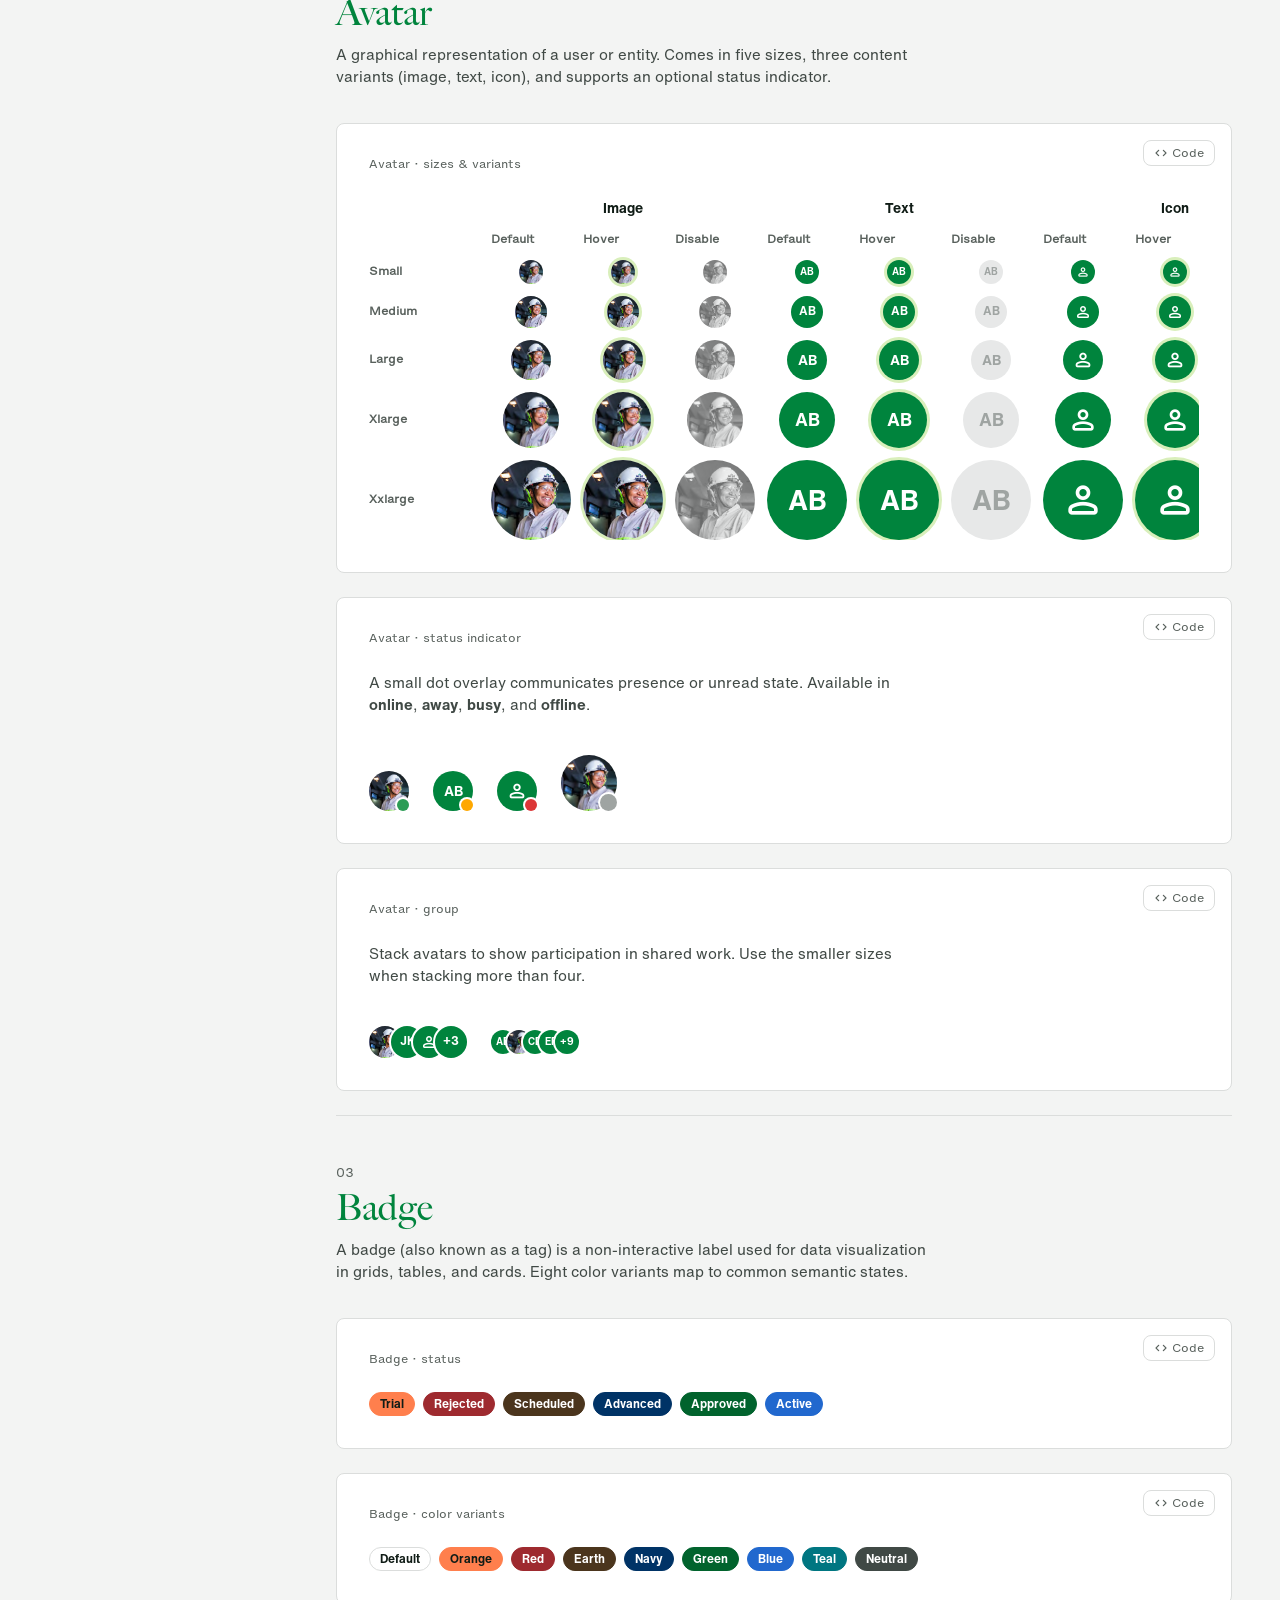
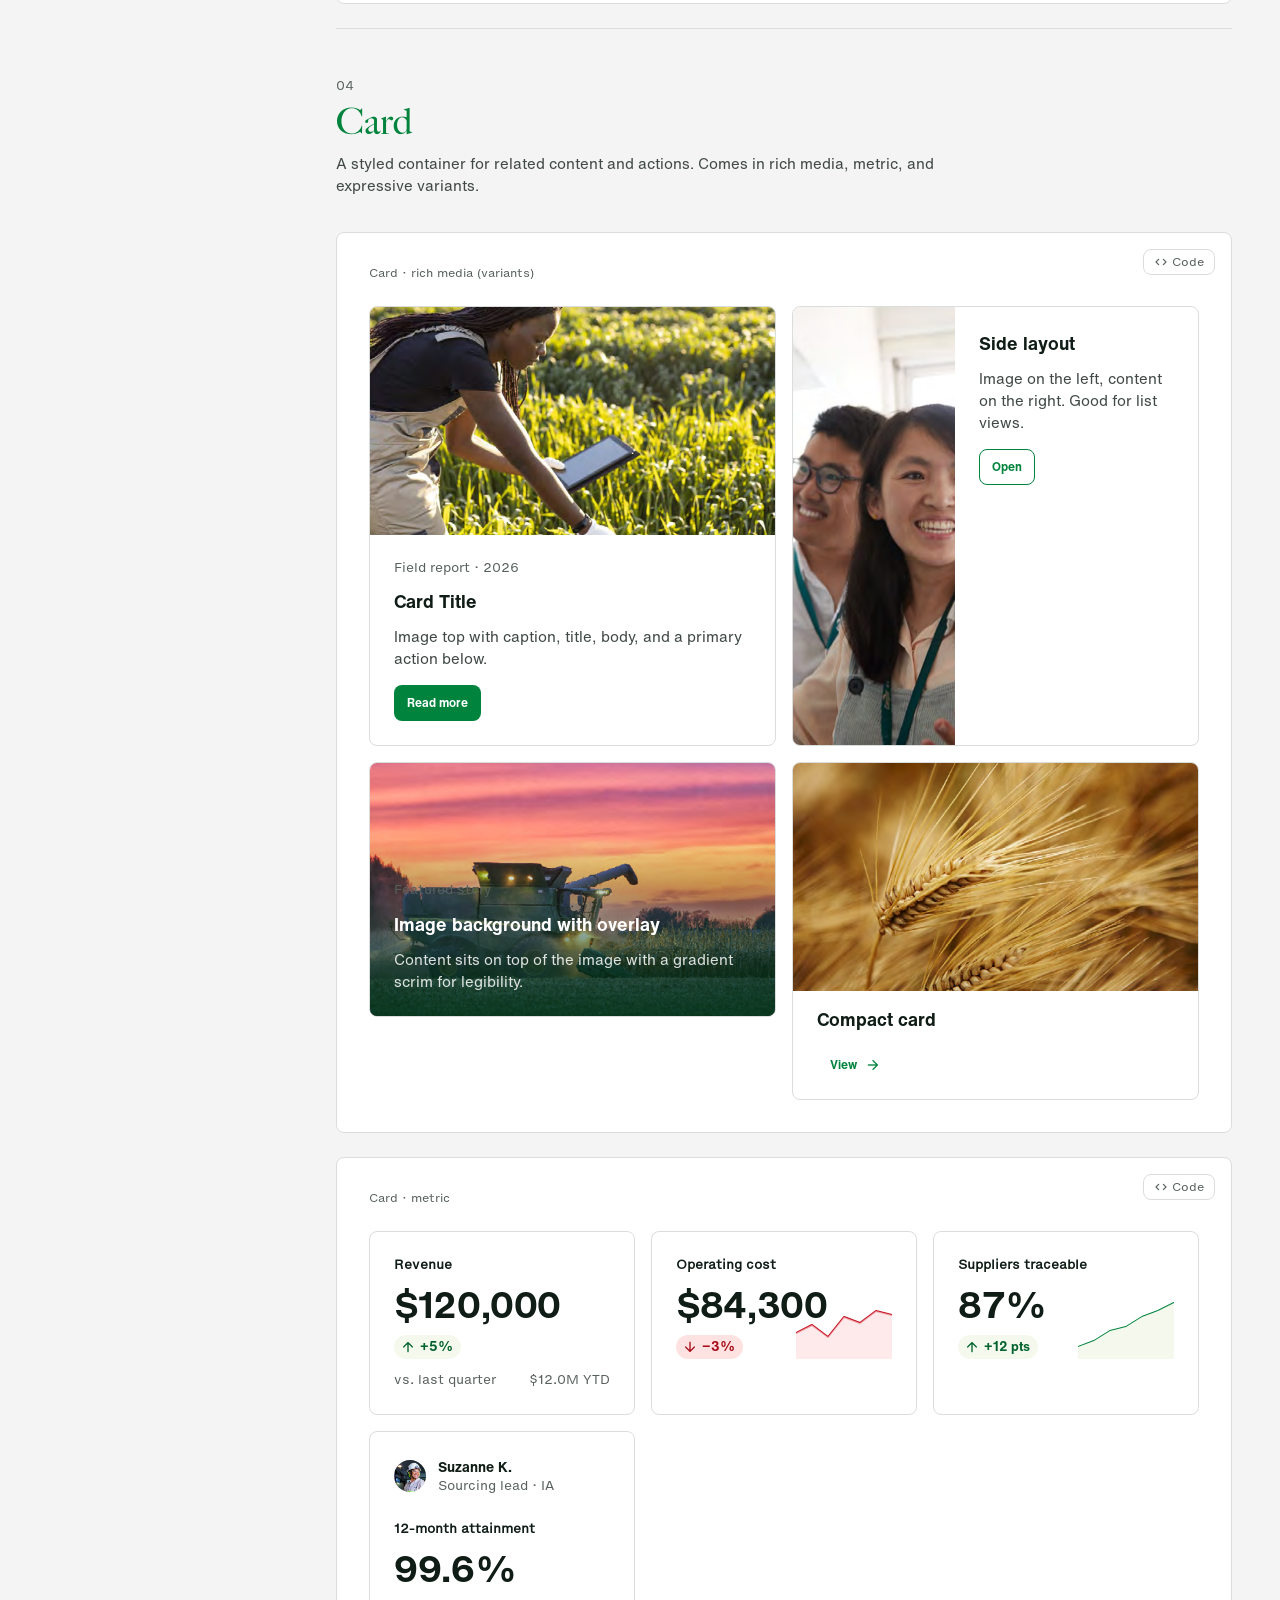
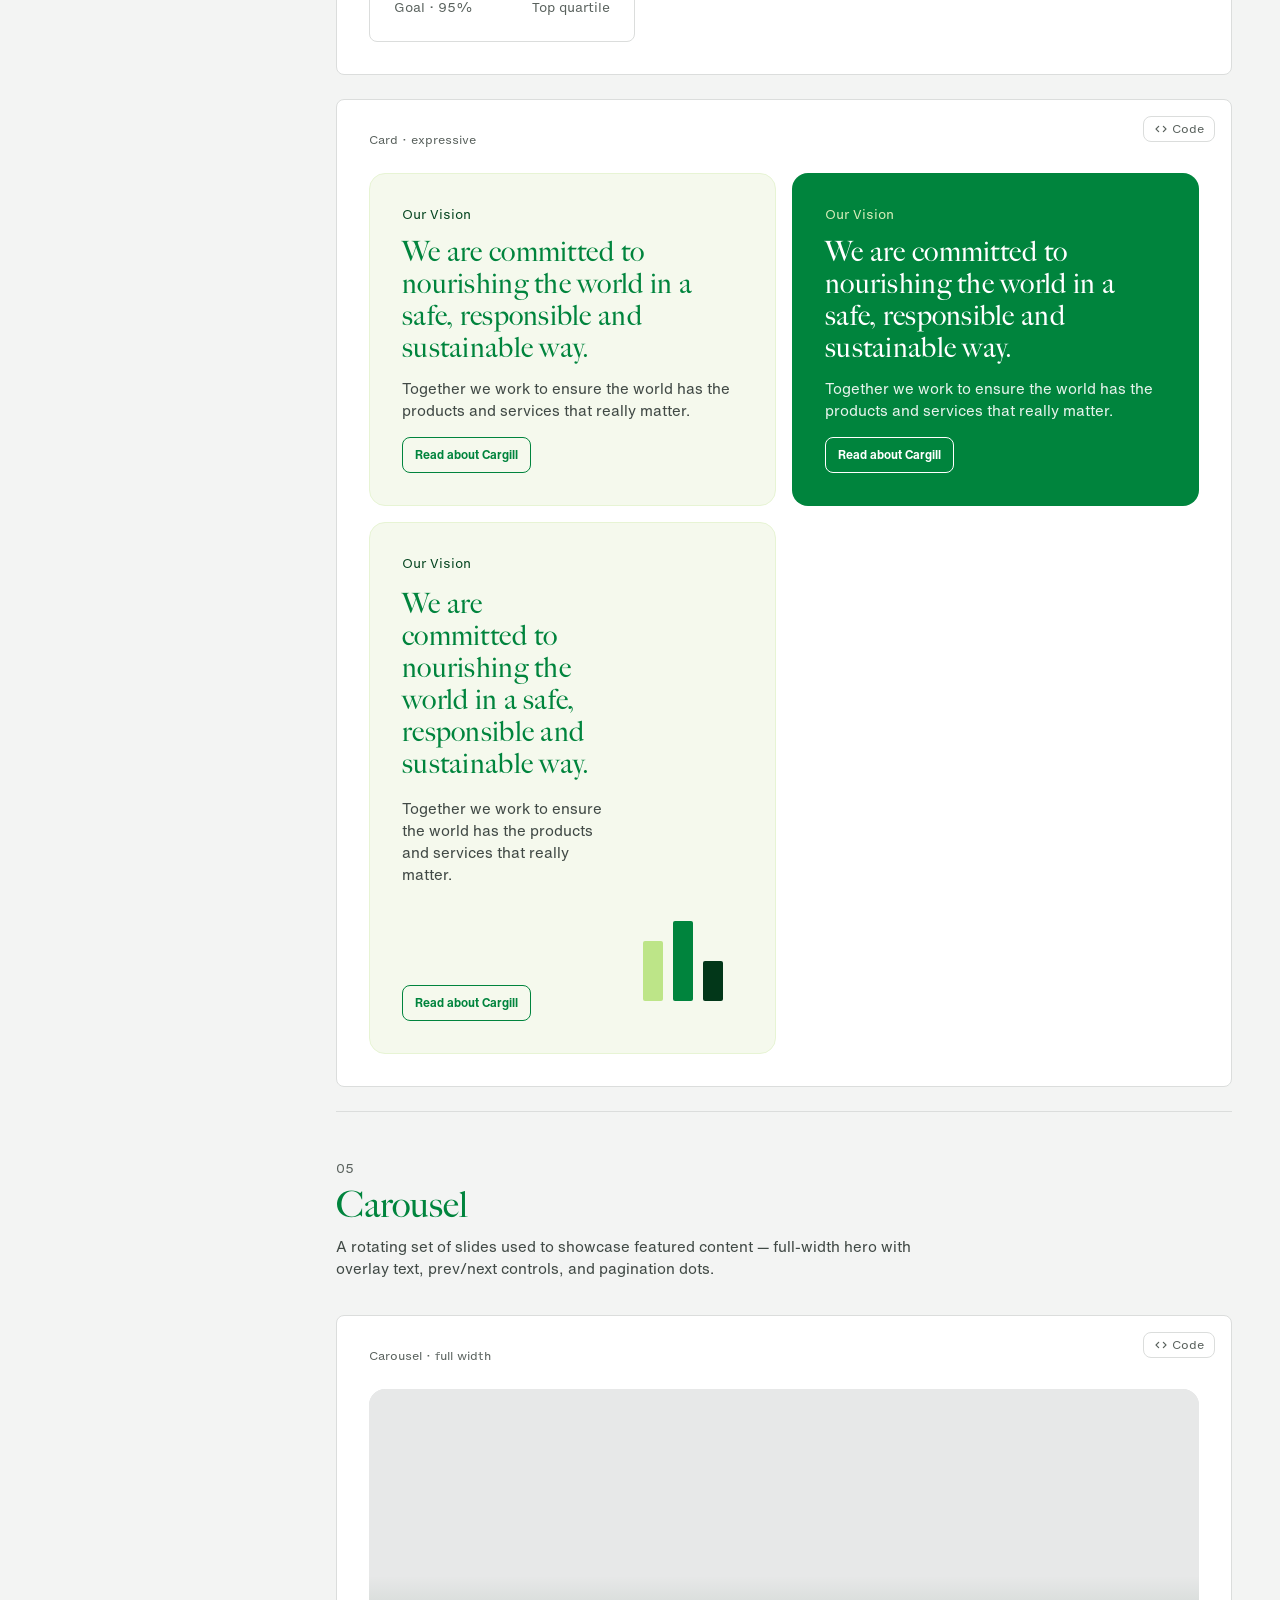
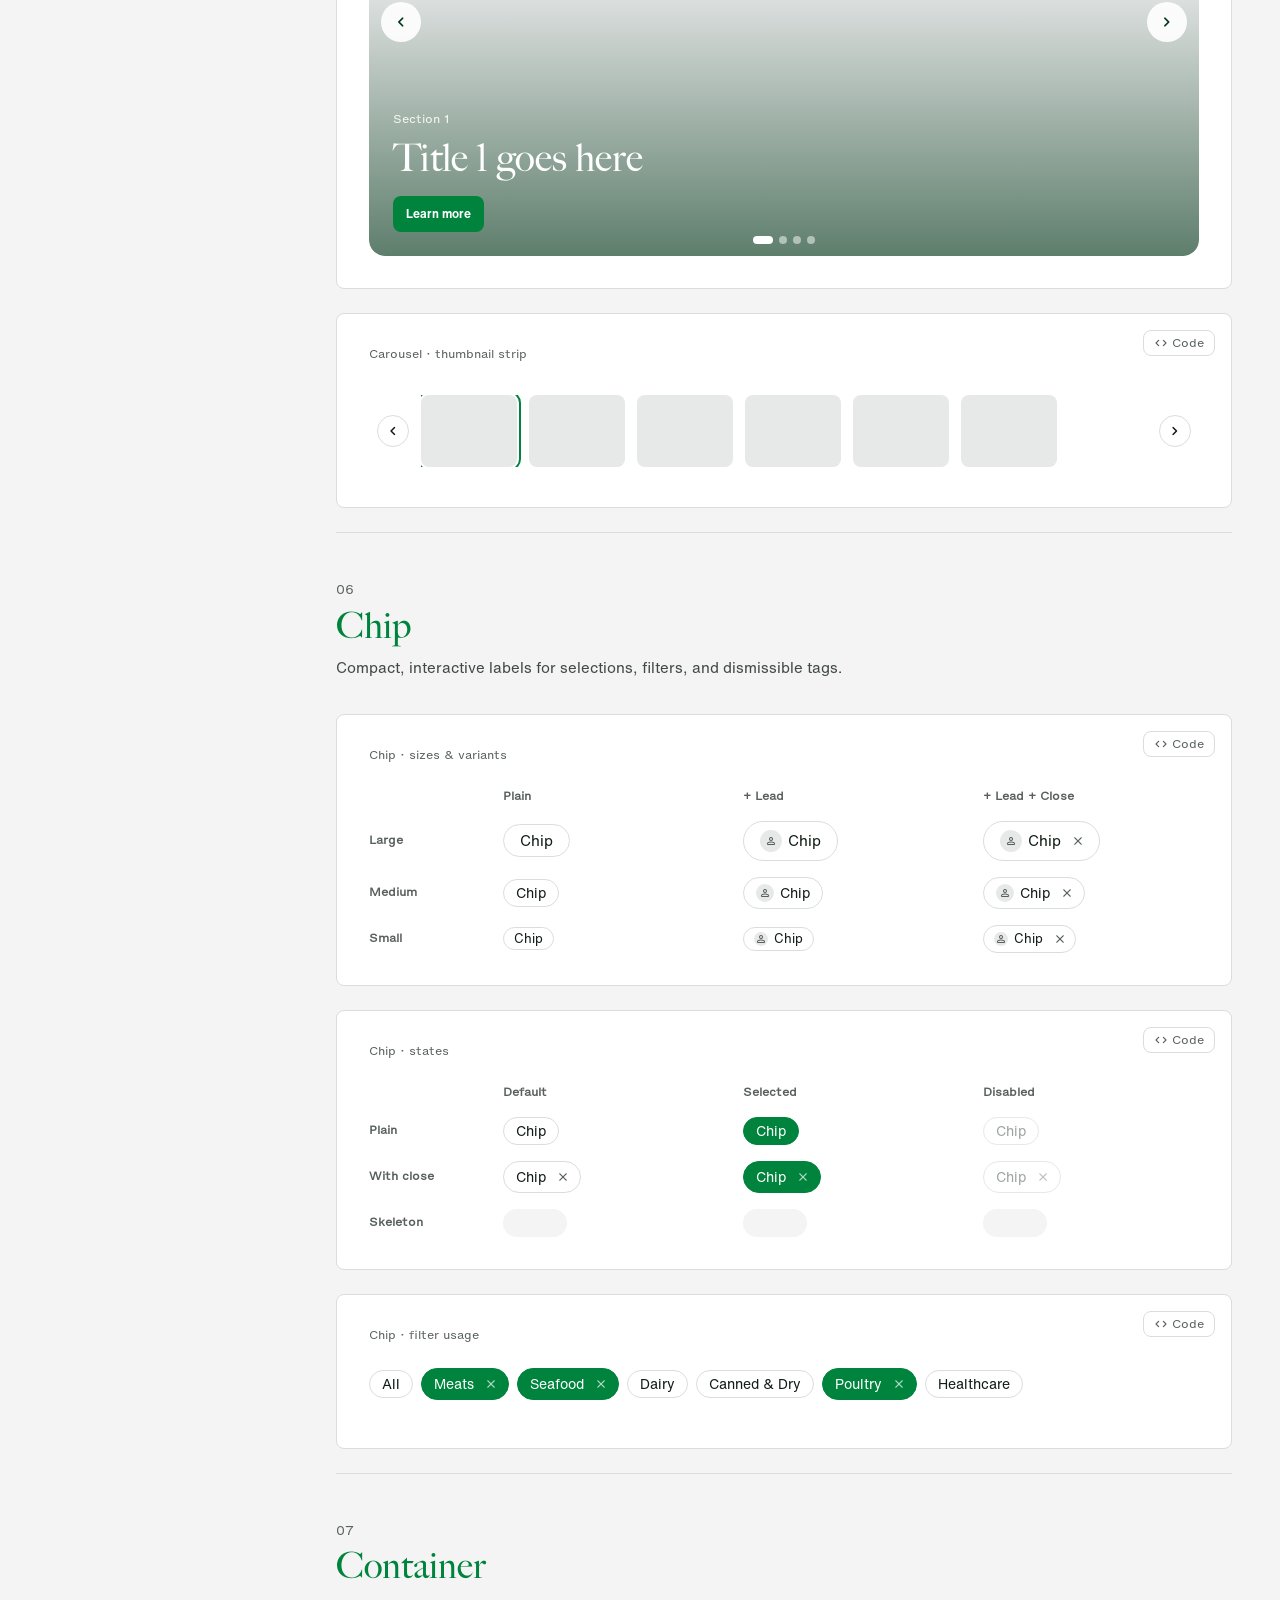
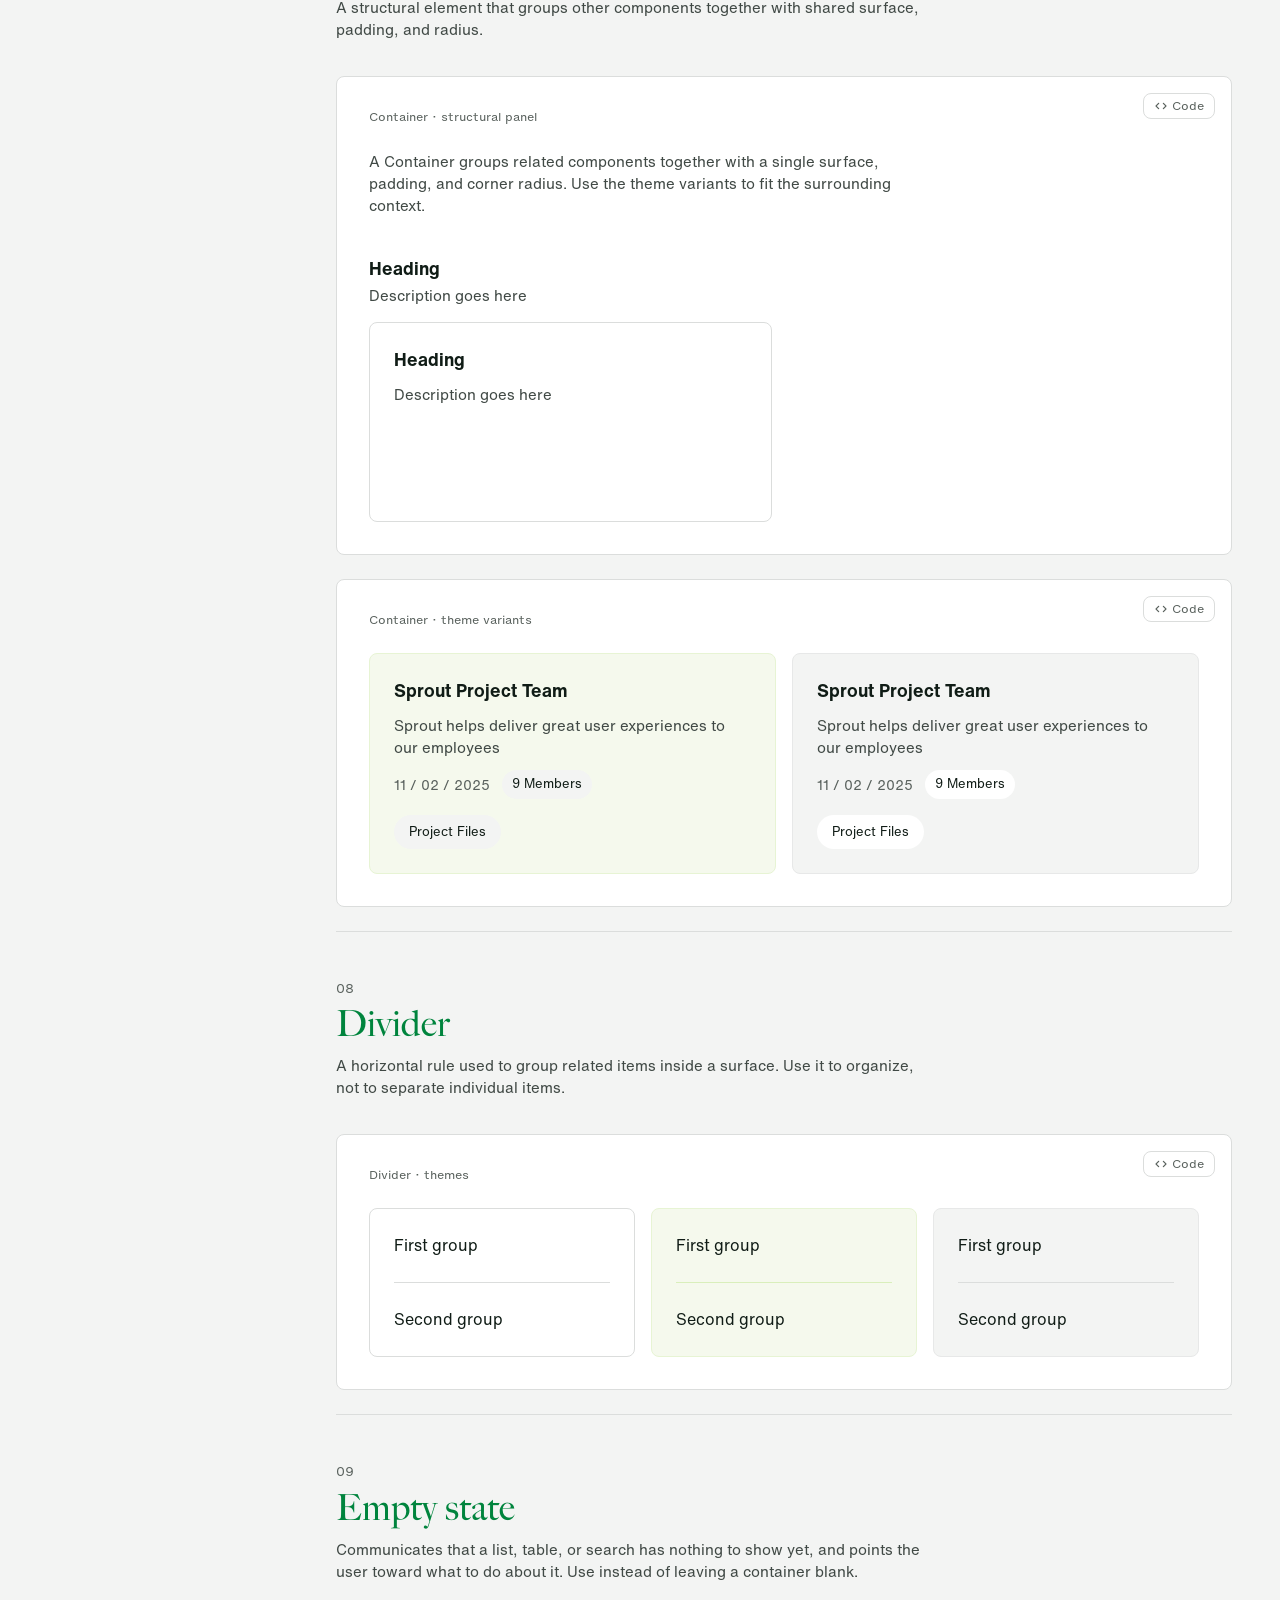
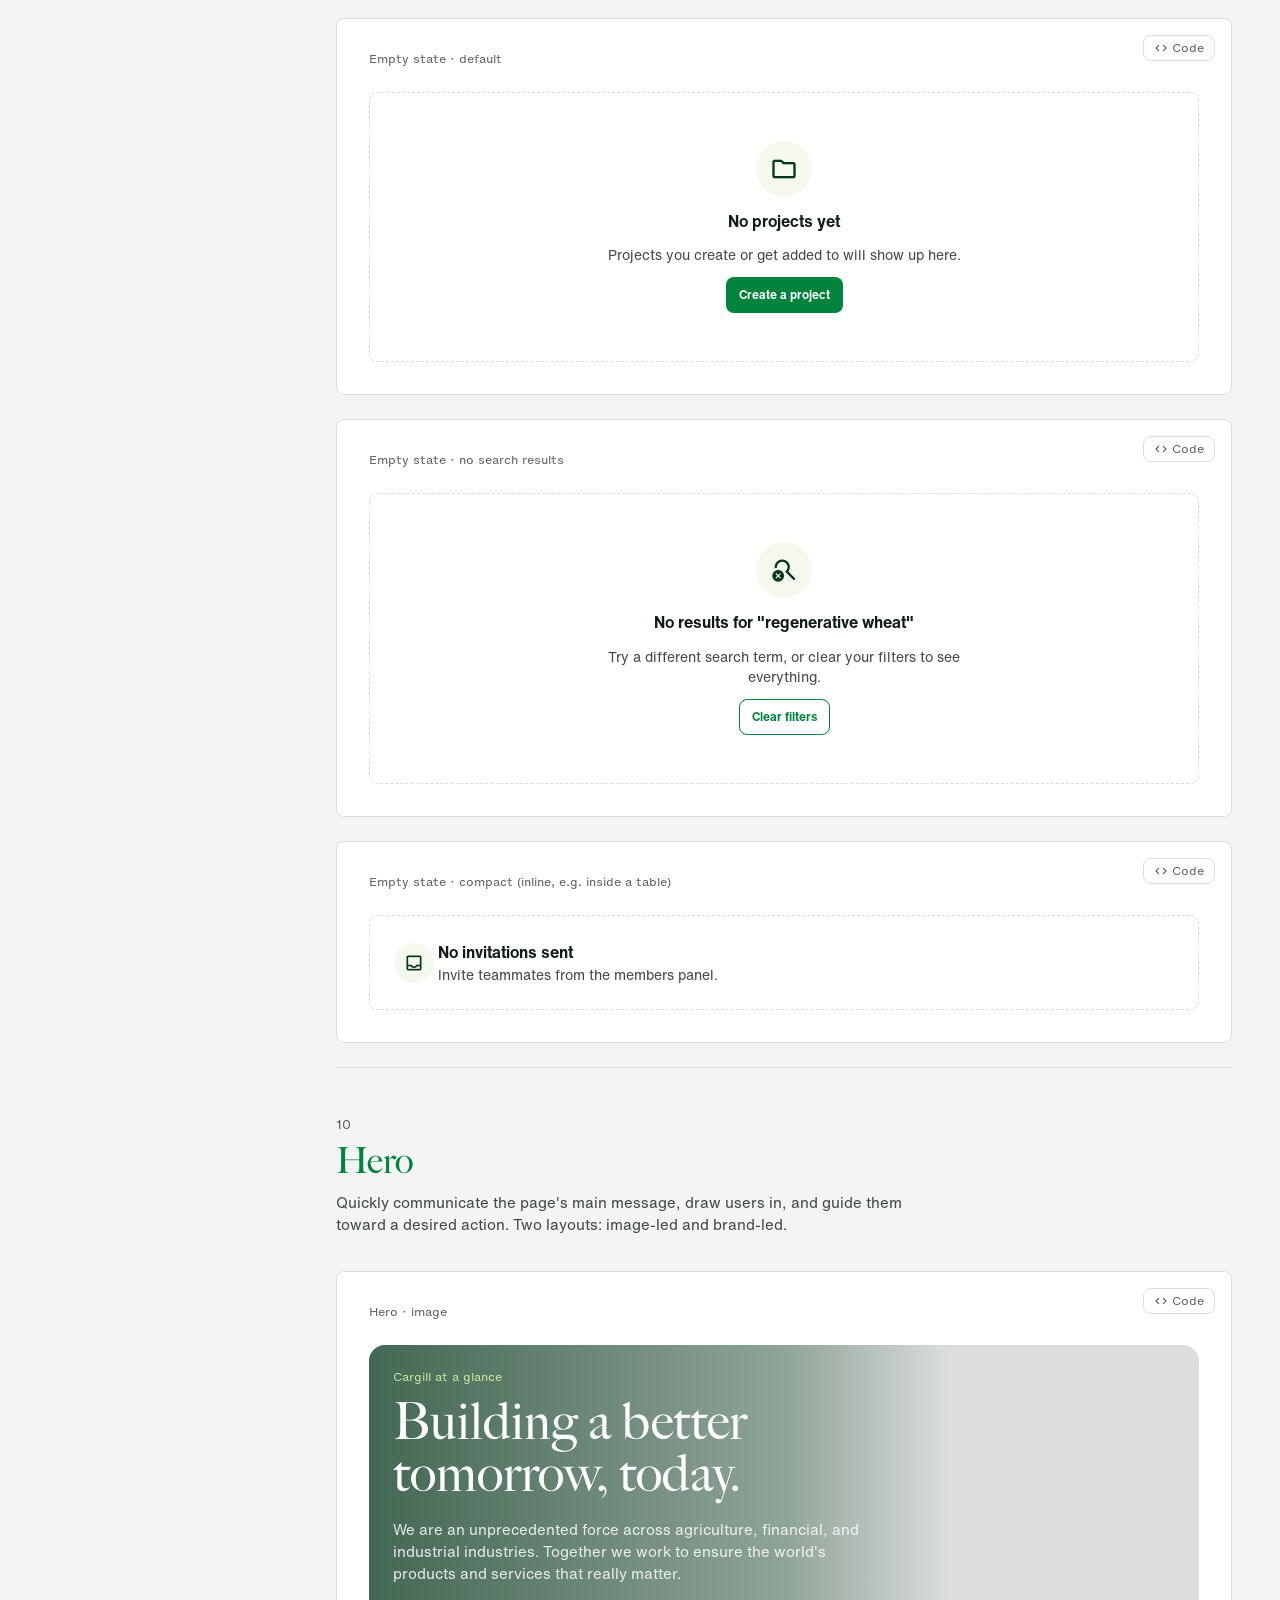
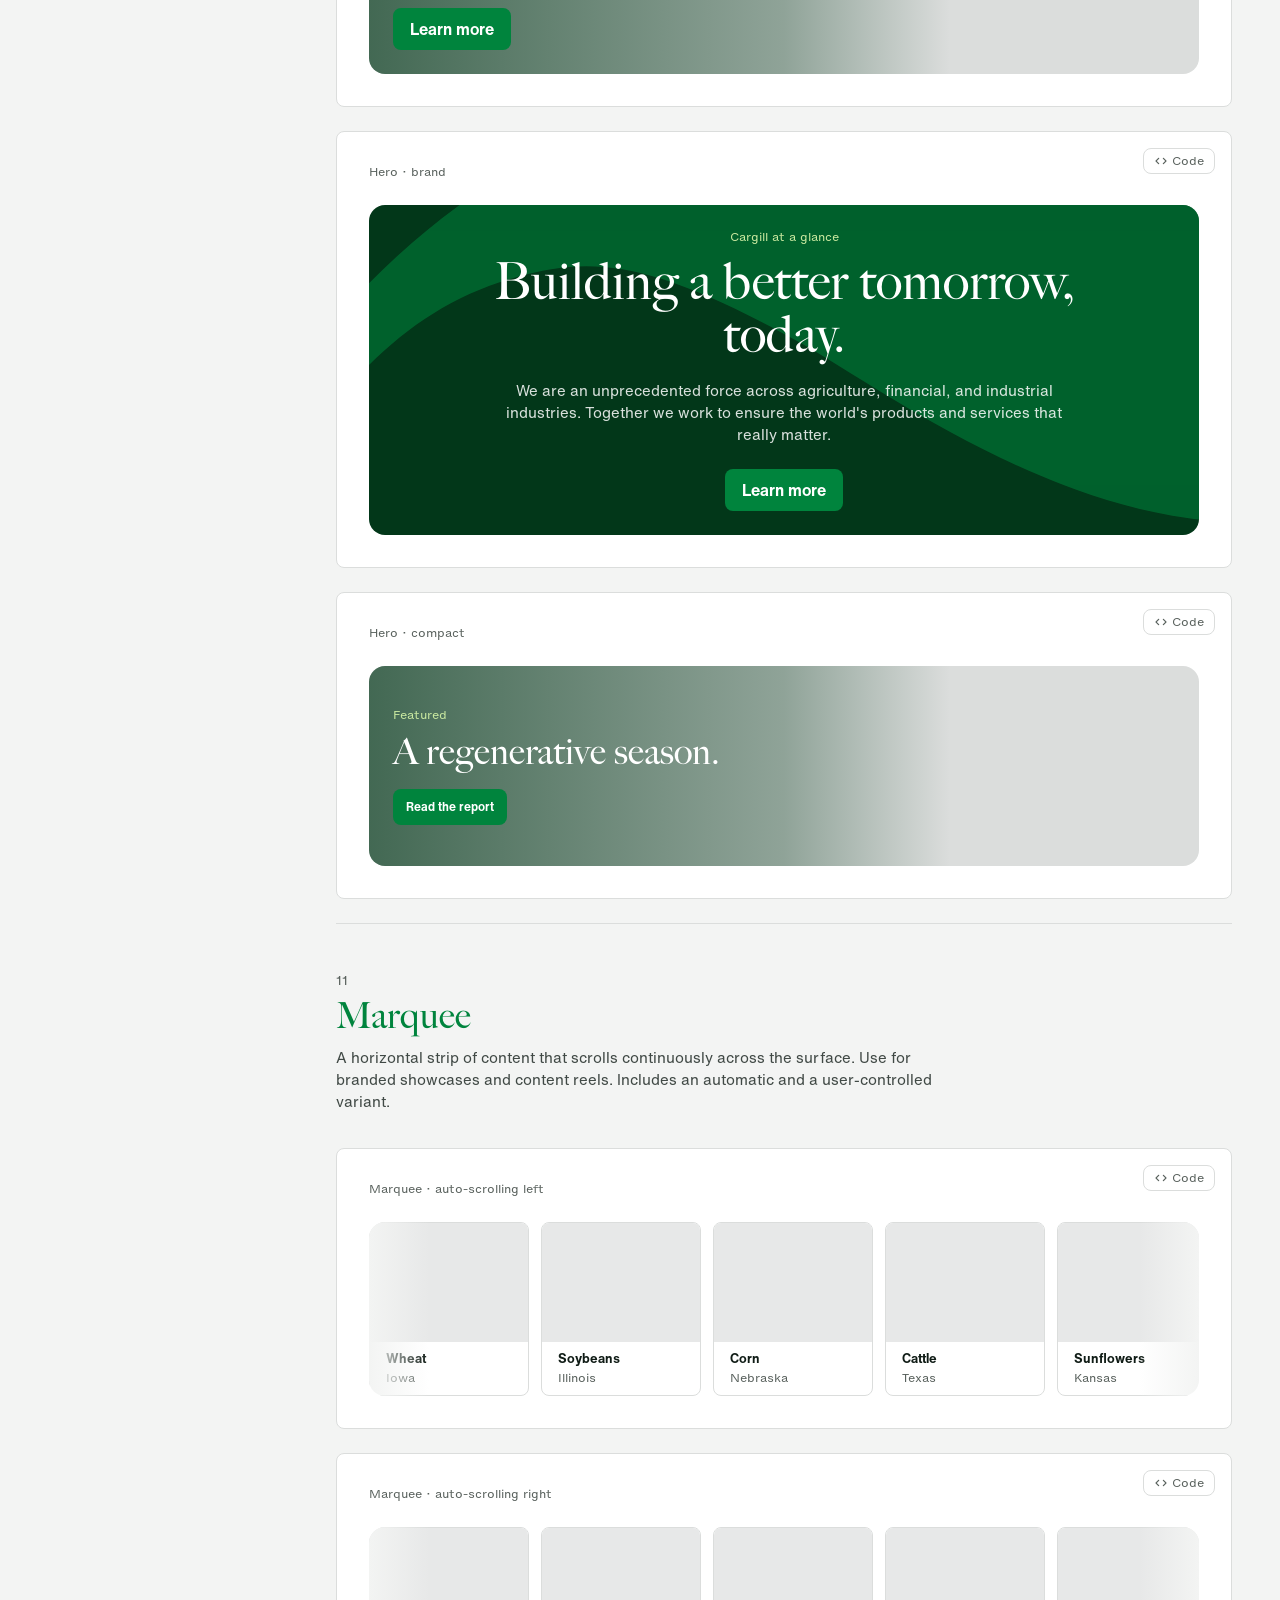
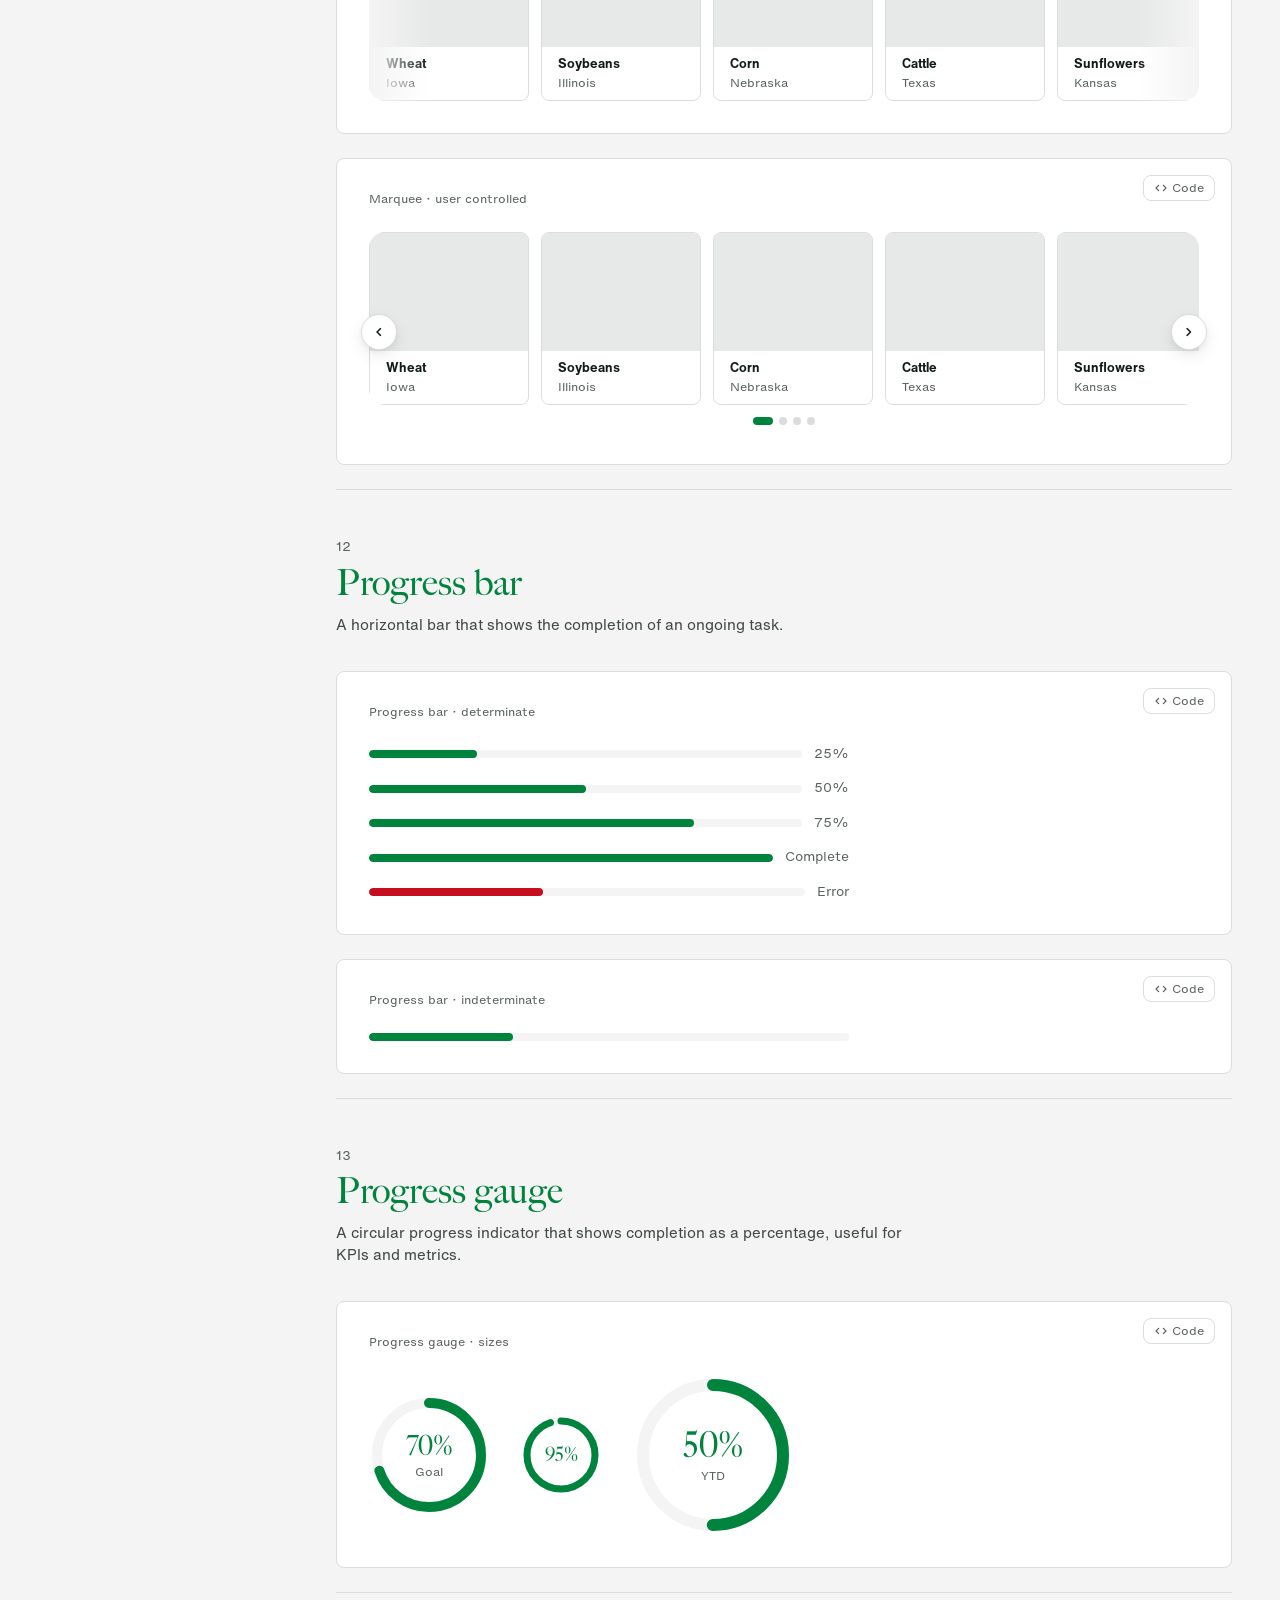
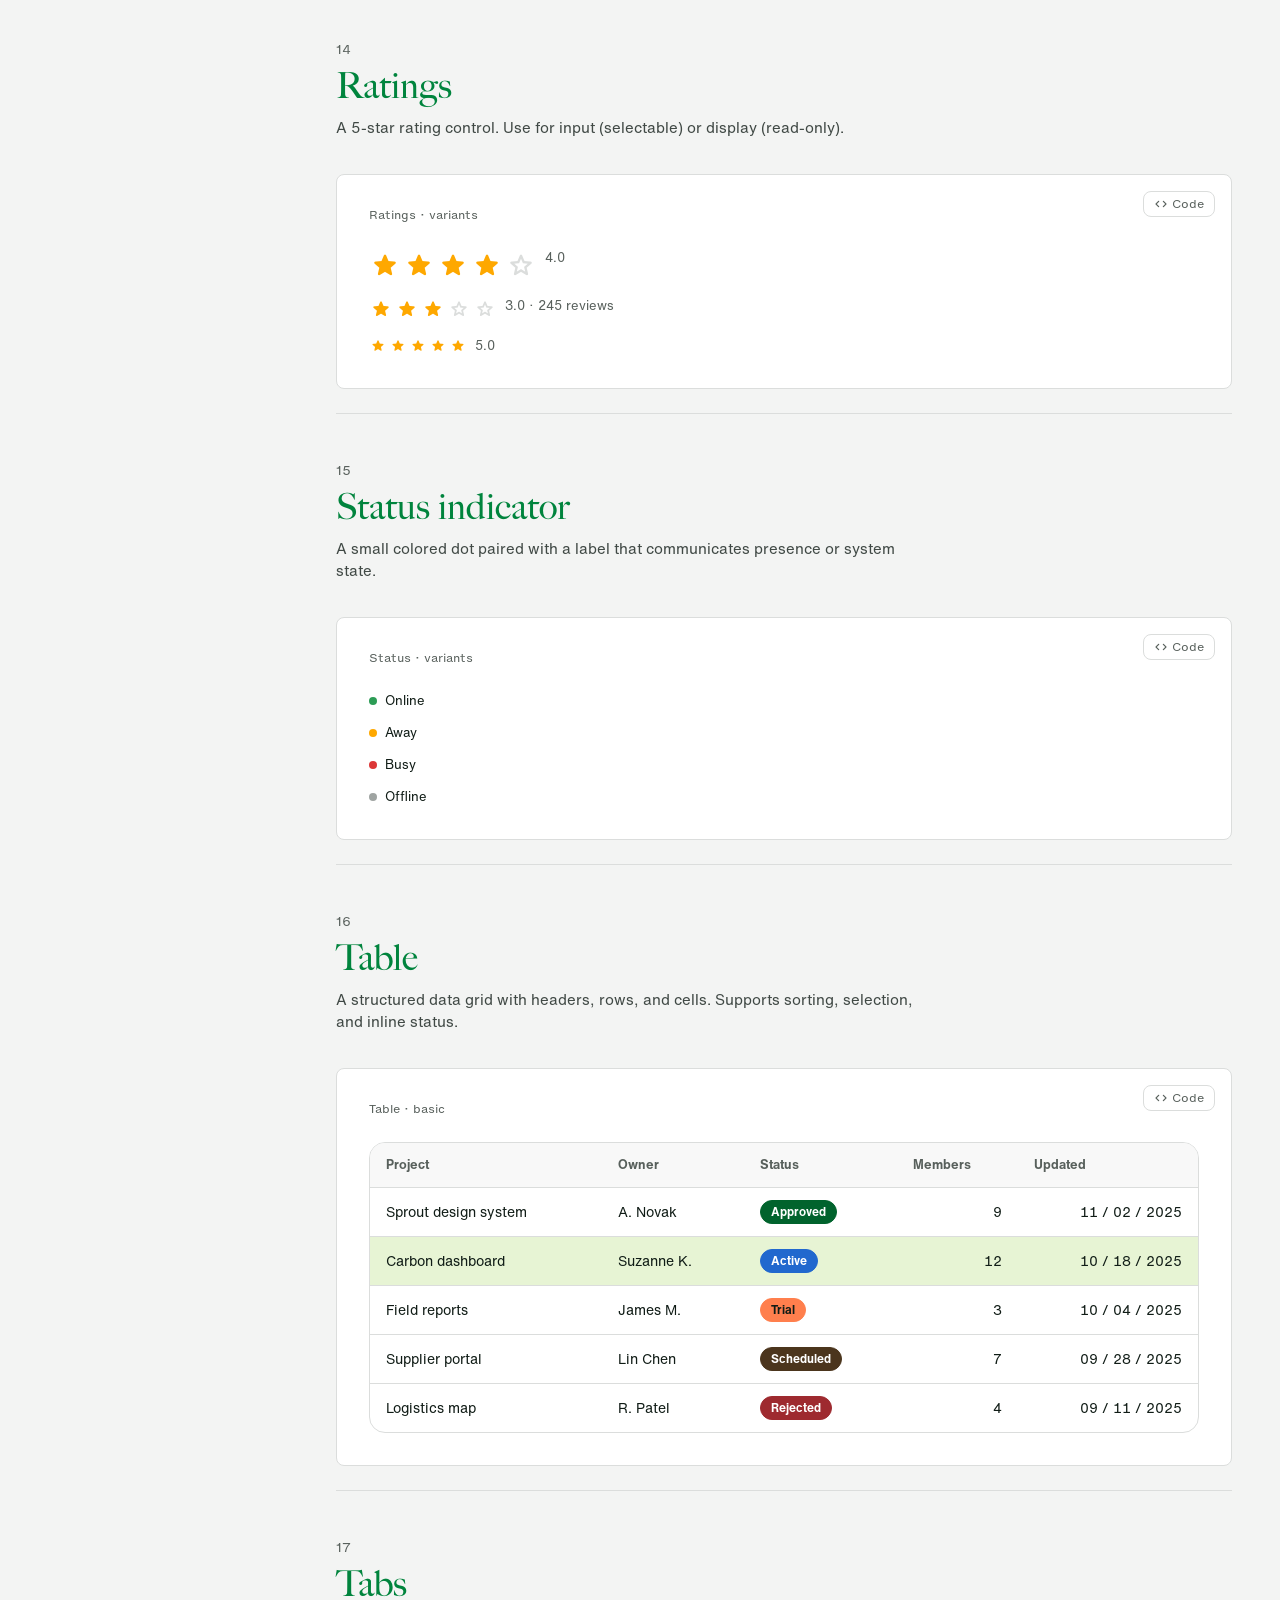
==== commit 49f7ec55: "Fix six remaining low-severity findings: tabs, chevron ARIA, href=#, copy, search reload, dead code " ====
--- a/content.html
+++ b/content.html
@@ -158,14 +158,14 @@
         <div class="component-grid">
 <div class="component-legend">
             <span class="material-symbols-rounded" aria-hidden="true">info</span>
-            <span><strong>A note on these demos:</strong> controls are live where it matters — checkboxes, accordions, toggles, and combobox menus genuinely respond — but actions like Log In, Save, or Delete are illustrative only and won’t submit or persist anything.</span>
+            <span><strong>A note on these demos:</strong> controls are live where it matters — checkboxes, accordions, and toggles genuinely respond — but actions like Log In, Save, or Delete are illustrative only and won’t submit or persist anything, and the combobox's open-menu states are static illustrations of each variant, not an interactive dropdown.</span>
           </div>
 <div class="component-heading" id="accordion">
             <h2 class="component-heading-title">Accordion</h2>
             <p class="component-heading-desc">A container of interactive headings that expand to reveal additional content.</p>
           </div>
 
-          <div class="component" style="grid-column: 1 / -1;">
+          <div class="component">
             <p class="component-label">Accordion · borderless</p>
             <p class="type-h5" style="font-size: 18px; margin-bottom: var(--space-3);">Frequently Asked Questions</p>
             <div class="accordion accordion--borderless">
@@ -190,7 +190,7 @@
             </div>
           </div>
 
-          <div class="component" style="grid-column: 1 / -1;">
+          <div class="component">
             <p class="component-label">Accordion · bordered</p>
             <p class="type-h5" style="font-size: 18px; margin-bottom: var(--space-3);">Book Summary</p>
             <div class="accordion accordion--bordered">
@@ -222,7 +222,7 @@
             <p class="component-heading-desc">A graphical representation of a user or entity. Comes in five sizes, three content variants (image, text, icon), and supports an optional status indicator.</p>
           </div>
 
-          <div class="component" style="grid-column: 1 / -1;">
+          <div class="component">
             <p class="component-label">Avatar · sizes &amp; variants</p>
             <div class="avatar-matrix">
               <span></span>
@@ -292,7 +292,7 @@
             </div>
           </div>
 
-          <div class="component" style="grid-column: 1 / -1;">
+          <div class="component">
             <p class="component-label">Avatar · status indicator</p>
             <p class="card-body" style="margin-bottom: var(--space-4); max-width: 56ch;">A small dot overlay communicates presence or unread state. Available in <strong>online</strong>, <strong>away</strong>, <strong>busy</strong>, and <strong>offline</strong>.</p>
             <div class="btn-row" style="gap: var(--space-5); align-items: flex-end;">
@@ -303,7 +303,7 @@
             </div>
           </div>
 
-          <div class="component" style="grid-column: 1 / -1;">
+          <div class="component">
             <p class="component-label">Avatar · group</p>
             <p class="card-body" style="margin-bottom: var(--space-4); max-width: 56ch;">Stack avatars to show participation in shared work. Use the smaller sizes when stacking more than four.</p>
             <div class="btn-row" style="gap: var(--space-5); align-items: center;">
@@ -327,7 +327,7 @@
             <p class="component-heading-desc">A badge (also known as a tag) is a non‑interactive label used for data visualization in grids, tables, and cards. Eight color variants map to common semantic states.</p>
           </div>
 
-          <div class="component" style="grid-column: 1 / -1;">
+          <div class="component">
             <p class="component-label">Badge · status</p>
             <div class="badge-row">
               <span class="badge badge--orange">Trial</span>
@@ -339,7 +339,7 @@
             </div>
           </div>
 
-          <div class="component" style="grid-column: 1 / -1;">
+          <div class="component">
             <p class="component-label">Badge · color variants</p>
             <div class="badge-row">
               <span class="badge">Default</span>
@@ -359,7 +359,7 @@
             <p class="component-heading-desc">A styled container for related content and actions. Comes in rich media, metric, and expressive variants.</p>
           </div>
 
-          <div class="component" style="grid-column: 1 / -1;">
+          <div class="component">
             <p class="component-label">Card · rich media (variants)</p>
             <div style="display: grid; grid-template-columns: repeat(auto-fit, minmax(300px, 1fr)); gap: var(--space-4);">
 
@@ -408,7 +408,7 @@
             </div>
           </div>
 
-          <div class="component" style="grid-column: 1 / -1;">
+          <div class="component">
             <p class="component-label">Card · metric</p>
             <div style="display: grid; grid-template-columns: repeat(auto-fit, minmax(240px, 1fr)); gap: var(--space-4);">
 
@@ -467,7 +467,7 @@
             </div>
           </div>
 
-          <div class="component" style="grid-column: 1 / -1;">
+          <div class="component">
             <p class="component-label">Card · expressive</p>
             <div style="display: grid; grid-template-columns: repeat(auto-fit, minmax(320px, 1fr)); gap: var(--space-4);">
 
@@ -512,7 +512,7 @@
             <p class="component-heading-desc">A rotating set of slides used to showcase featured content — full‑width hero with overlay text, prev/next controls, and pagination dots.</p>
           </div>
 
-          <div class="component" style="grid-column: 1 / -1;">
+          <div class="component">
             <p class="component-label">Carousel · full width</p>
             <div class="carousel">
               <div class="carousel-frame">
@@ -536,7 +536,7 @@
             </div>
           </div>
 
-          <div class="component" style="grid-column: 1 / -1;">
+          <div class="component">
             <p class="component-label">Carousel · thumbnail strip</p>
             <div class="carousel-mini">
               <button class="carousel-mini-nav" aria-label="Previous"><span class="material-symbols-rounded">chevron_left</span></button>
@@ -556,7 +556,7 @@
             <p class="component-heading-desc">Compact, interactive labels for selections, filters, and dismissible tags.</p>
           </div>
 
-          <div class="component" style="grid-column: 1 / -1;">
+          <div class="component">
             <p class="component-label">Chip · sizes &amp; variants</p>
             <div class="chip-matrix">
               <span></span>
@@ -565,23 +565,23 @@
               <span class="chip-matrix-header">+ Lead + Close</span>
 
               <span class="chip-matrix-row-label">Large</span>
-              <div class="chip-row"><span class="chip chip--lg" role="button" tabindex="0">Chip</span></div>
-              <div class="chip-row"><span class="chip chip--lg" role="button" tabindex="0"><span class="chip-lead"><span class="material-symbols-rounded">person</span></span>Chip</span></div>
+              <div class="chip-row"><span class="chip chip--lg">Chip</span></div>
+              <div class="chip-row"><span class="chip chip--lg"><span class="chip-lead"><span class="material-symbols-rounded">person</span></span>Chip</span></div>
               <div class="chip-row"><span class="chip chip--lg"><span class="chip-lead"><span class="material-symbols-rounded" aria-hidden="true">person</span></span>Chip<button class="chip-close" aria-label="Remove Chip"><span class="material-symbols-rounded">close</span></button></span></div>
 
               <span class="chip-matrix-row-label">Medium</span>
-              <div class="chip-row"><span class="chip" role="button" tabindex="0">Chip</span></div>
-              <div class="chip-row"><span class="chip" role="button" tabindex="0"><span class="chip-lead"><span class="material-symbols-rounded">person</span></span>Chip</span></div>
+              <div class="chip-row"><span class="chip">Chip</span></div>
+              <div class="chip-row"><span class="chip"><span class="chip-lead"><span class="material-symbols-rounded">person</span></span>Chip</span></div>
               <div class="chip-row"><span class="chip"><span class="chip-lead"><span class="material-symbols-rounded" aria-hidden="true">person</span></span>Chip<button class="chip-close" aria-label="Remove Chip"><span class="material-symbols-rounded">close</span></button></span></div>
 
               <span class="chip-matrix-row-label">Small</span>
-              <div class="chip-row"><span class="chip chip--sm" role="button" tabindex="0">Chip</span></div>
-              <div class="chip-row"><span class="chip chip--sm" role="button" tabindex="0"><span class="chip-lead"><span class="material-symbols-rounded">person</span></span>Chip</span></div>
+              <div class="chip-row"><span class="chip chip--sm">Chip</span></div>
+              <div class="chip-row"><span class="chip chip--sm"><span class="chip-lead"><span class="material-symbols-rounded">person</span></span>Chip</span></div>
               <div class="chip-row"><span class="chip chip--sm"><span class="chip-lead"><span class="material-symbols-rounded" aria-hidden="true">person</span></span>Chip<button class="chip-close" aria-label="Remove Chip"><span class="material-symbols-rounded">close</span></button></span></div>
             </div>
           </div>
 
-          <div class="component" style="grid-column: 1 / -1;">
+          <div class="component">
             <p class="component-label">Chip · states</p>
             <div class="chip-matrix">
               <span></span>
@@ -590,9 +590,9 @@
               <span class="chip-matrix-header">Disabled</span>
 
               <span class="chip-matrix-row-label">Plain</span>
-              <div class="chip-row"><span class="chip" role="button" tabindex="0">Chip</span></div>
-              <div class="chip-row"><span class="chip chip--selected" role="button" tabindex="0">Chip</span></div>
-              <div class="chip-row"><span class="chip" role="button" tabindex="0" aria-disabled="true">Chip</span></div>
+              <div class="chip-row"><span class="chip">Chip</span></div>
+              <div class="chip-row"><span class="chip chip--selected">Chip</span></div>
+              <div class="chip-row"><span class="chip" aria-disabled="true">Chip</span></div>
 
               <span class="chip-matrix-row-label">With close</span>
               <div class="chip-row"><span class="chip">Chip<button class="chip-close" aria-label="Remove Chip"><span class="material-symbols-rounded">close</span></button></span></div>
@@ -606,9 +606,9 @@
             </div>
           </div>
 
-          <div class="component" style="grid-column: 1 / -1;">
+          <div class="component">
             <p class="component-label">Chip · filter usage</p>
-            <div class="chip-row" style="margin-bottom: var(--space-4);">
+            <div class="chip-row" id="chip-filter-demo" style="margin-bottom: var(--space-4);">
               <span class="chip" role="button" tabindex="0">All</span>
               <span class="chip chip--selected">Meats<button class="chip-close" aria-label="Remove Meats"><span class="material-symbols-rounded">close</span></button></span>
               <span class="chip chip--selected">Seafood<button class="chip-close" aria-label="Remove Seafood"><span class="material-symbols-rounded">close</span></button></span>
@@ -623,7 +623,7 @@
             <p class="component-heading-desc">A structural element that groups other components together with shared surface, padding, and radius.</p>
           </div>
 
-          <div class="component" style="grid-column: 1 / -1;">
+          <div class="component">
             <p class="component-label">Container · structural panel</p>
             <p class="card-body" style="margin-bottom: var(--space-4); max-width: 56ch;">A Container groups related components together with a single surface, padding, and corner radius. Use the theme variants to fit the surrounding context.</p>
 
@@ -639,7 +639,7 @@
             </div>
           </div>
 
-          <div class="component" style="grid-column: 1 / -1;">
+          <div class="component">
             <p class="component-label">Container · theme variants</p>
             <div style="display: grid; grid-template-columns: repeat(auto-fit, minmax(240px, 1fr)); gap: var(--space-4);">
 
@@ -674,7 +674,7 @@
             <p class="component-heading-desc">A horizontal rule used to group related items inside a surface. Use it to organize, not to separate individual items.</p>
           </div>
 
-          <div class="component" style="grid-column: 1 / -1;">
+          <div class="component">
             <p class="component-label">Divider · themes</p>
             <div style="display: grid; grid-template-columns: repeat(auto-fit, minmax(220px, 1fr)); gap: var(--space-4);">
 
@@ -703,7 +703,7 @@
             <p class="component-heading-desc">Communicates that a list, table, or search has nothing to show yet, and points the user toward what to do about it. Use instead of leaving a container blank.</p>
           </div>
 
-          <div class="component" style="grid-column: 1 / -1;">
+          <div class="component">
             <p class="component-label">Empty state · default</p>
             <div class="empty-state">
               <span class="empty-state-icon" aria-hidden="true"><span class="material-symbols-rounded">folder</span></span>
@@ -713,7 +713,7 @@
             </div>
           </div>
 
-          <div class="component" style="grid-column: 1 / -1;">
+          <div class="component">
             <p class="component-label">Empty state · no search results</p>
             <div class="empty-state">
               <span class="empty-state-icon" aria-hidden="true"><span class="material-symbols-rounded">search_off</span></span>
@@ -723,7 +723,7 @@
             </div>
           </div>
 
-          <div class="component" style="grid-column: 1 / -1;">
+          <div class="component">
             <p class="component-label">Empty state · compact (inline, e.g. inside a table)</p>
             <div class="empty-state empty-state--compact">
               <span class="empty-state-icon" aria-hidden="true"><span class="material-symbols-rounded">inbox</span></span>
@@ -738,7 +738,7 @@
             <p class="component-heading-desc">Quickly communicate the page's main message, draw users in, and guide them toward a desired action. Two layouts: image‑led and brand‑led.</p>
           </div>
 
-          <div class="component" style="grid-column: 1 / -1;">
+          <div class="component">
             <p class="component-label">Hero · image</p>
             <div class="hero-component hero-component--image">
               <div class="hero-component-content">
@@ -750,7 +750,7 @@
             </div>
           </div>
 
-          <div class="component" style="grid-column: 1 / -1;">
+          <div class="component">
             <p class="component-label">Hero · brand</p>
             <div class="hero-component hero-component--brand">
               <div class="hero-component-content">
@@ -763,7 +763,7 @@
             </div>
           </div>
 
-          <div class="component" style="grid-column: 1 / -1;">
+          <div class="component">
             <p class="component-label">Hero · compact</p>
             <div class="hero-component hero-component--image hero-component--compact">
               <div class="hero-component-content">
@@ -778,7 +778,7 @@
             <p class="component-heading-desc">A horizontal strip of content that scrolls continuously across the surface. Use for branded showcases and content reels. Includes an automatic and a user-controlled variant.</p>
           </div>
 
-          <div class="component" style="grid-column: 1 / -1;">
+          <div class="component">
             <p class="component-label">Marquee · auto-scrolling left</p>
             <div class="marquee">
               <div class="marquee-track">
@@ -810,7 +810,7 @@
             </div>
           </div>
 
-          <div class="component" style="grid-column: 1 / -1;">
+          <div class="component">
             <p class="component-label">Marquee · auto-scrolling right</p>
             <div class="marquee">
               <div class="marquee-track marquee-track--right">
@@ -842,7 +842,7 @@
             </div>
           </div>
 
-          <div class="component" style="grid-column: 1 / -1;">
+          <div class="component">
             <p class="component-label">Marquee · user controlled</p>
             <div class="marquee-controlled">
               <button class="marquee-controlled-nav marquee-controlled-nav--prev" aria-label="Previous"><span class="material-symbols-rounded">chevron_left</span></button>
@@ -872,7 +872,7 @@
             <p class="component-heading-desc">A horizontal bar that shows the completion of an ongoing task.</p>
           </div>
 
-          <div class="component" style="grid-column: 1 / -1;">
+          <div class="component">
             <p class="component-label">Progress bar · determinate</p>
             <div style="display: flex; flex-direction: column; gap: var(--space-4); max-width: 480px;">
               <div class="progress-bar-row"><div class="progress-bar"><div class="progress-bar-fill" style="width: 25%"></div></div><span>25%</span></div>
@@ -883,7 +883,7 @@
             </div>
           </div>
 
-          <div class="component" style="grid-column: 1 / -1;">
+          <div class="component">
             <p class="component-label">Progress bar · indeterminate</p>
             <div style="max-width: 480px;"><div class="progress-bar progress-bar--indeterminate"><div class="progress-bar-fill"></div></div></div>
           </div>
@@ -892,7 +892,7 @@
             <p class="component-heading-desc">A circular progress indicator that shows completion as a percentage, useful for KPIs and metrics.</p>
           </div>
 
-          <div class="component" style="grid-column: 1 / -1;">
+          <div class="component">
             <p class="component-label">Progress gauge · sizes</p>
             <div style="display: flex; gap: var(--space-6); align-items: center; flex-wrap: wrap;">
               <span class="progress-gauge"><svg width="120" height="120"><circle cx="60" cy="60" r="52" stroke="var(--neutral-100)" stroke-width="10" fill="none"/><circle cx="60" cy="60" r="52" stroke="var(--brand)" stroke-width="10" fill="none" stroke-linecap="round" stroke-dasharray="326.7" stroke-dashoffset="98"/></svg><span class="progress-gauge-value">70%<span>Goal</span></span></span>
@@ -905,7 +905,7 @@
             <p class="component-heading-desc">A 5‑star rating control. Use for input (selectable) or display (read‑only).</p>
           </div>
 
-          <div class="component" style="grid-column: 1 / -1;">
+          <div class="component">
             <p class="component-label">Ratings · variants</p>
             <div style="display: flex; flex-direction: column; gap: var(--space-4);">
               <span class="rating rating--lg"><span class="rating-star rating-star--filled"><span class="material-symbols-rounded">star</span></span><span class="rating-star rating-star--filled"><span class="material-symbols-rounded">star</span></span><span class="rating-star rating-star--filled"><span class="material-symbols-rounded">star</span></span><span class="rating-star rating-star--filled"><span class="material-symbols-rounded">star</span></span><span class="rating-star"><span class="material-symbols-rounded">star</span></span><span class="rating-value">4.0</span></span>
@@ -918,7 +918,7 @@
             <p class="component-heading-desc">A small colored dot paired with a label that communicates presence or system state.</p>
           </div>
 
-          <div class="component" style="grid-column: 1 / -1;">
+          <div class="component">
             <p class="component-label">Status · variants</p>
             <div style="display: flex; flex-direction: column; gap: var(--space-3);">
               <span class="status-indicator status-indicator--online status-indicator--pulse"><span class="status-indicator-dot"></span>Online</span>
@@ -932,7 +932,7 @@
             <p class="component-heading-desc">A structured data grid with headers, rows, and cells. Supports sorting, selection, and inline status.</p>
           </div>
 
-          <div class="component" style="grid-column: 1 / -1;">
+          <div class="component">
             <p class="component-label">Table · basic</p>
             <div class="table-wrap">
               <table class="table">
@@ -952,7 +952,7 @@
             <p class="component-heading-desc">Horizontal navigation between related views within a single page or panel.</p>
           </div>
 
-          <div class="component" style="grid-column: 1 / -1;">
+          <div class="component">
             <p class="component-label">Tabs · default</p>
             <div>
               <div class="tabs" role="tablist" aria-label="Project sections">
@@ -965,7 +965,7 @@
             </div>
           </div>
 
-          <div class="component" style="grid-column: 1 / -1;">
+          <div class="component">
             <p class="component-label">Tabs · with icons</p>
             <div>
               <div class="tabs" role="tablist" aria-label="Workspace views">
@@ -981,7 +981,7 @@
             <p class="component-heading-desc">A hierarchical list with expand/collapse controls, used to navigate nested content like file systems or org structures.</p>
           </div>
 
-          <div class="component" style="grid-column: 1 / -1;">
+          <div class="component">
             <p class="component-label">Tree view · default</p>
             <div style="max-width: 320px;"><nav class="tree-view" aria-label="Project tree">
               <div class="tree-item tree-item--open"><span class="tree-toggle"><span class="material-symbols-rounded">chevron_right</span></span><span class="tree-icon"><span class="material-symbols-rounded">folder</span></span>Foundations</div>
--- a/styles.css
+++ b/styles.css
@@ -223,15 +223,20 @@
       --space-9:  var(--layout-md);
       --space-10: var(--layout-lg);
 
-      /* Corner radius, from Cargill Sprout · Foundations · Corner Radius */
+      /* Corner radius, from Cargill Sprout · Foundations · Corner Radius.
+         This is the canonical scale — always reach for these three first. */
       --corner-radius-base: 8px;
       --corner-radius-md:   16px;
       --corner-radius-lg:   24px;
 
-      /* Legacy aliases used on this page */
+      /* Two rungs the Foundations scale doesn't cover. Deliberately NOT named
+         --corner-radius-*: there was once a parallel --radius-sm/md/lg/pill
+         alias set where "md" meant 8px and "lg" meant 16px — one rung below
+         their --corner-radius- namesakes — so `var(--radius-lg)` silently gave
+         you 16px when you asked for the 24px "lg". Those two colliding aliases
+         are gone; these two survive precisely because no --corner-radius-sm or
+         --corner-radius-pill exists to be confused with. */
       --radius-sm: 4px;
-      --radius-md: var(--corner-radius-base);
-      --radius-lg: var(--corner-radius-md);
       --radius-pill: 999px;
 
       /* Type */
@@ -304,6 +309,22 @@
       max-width: 1080px;
       margin: 0;
       padding: 0 var(--space-7);
+    }
+
+    /* Visually hidden but still announced/focusable — for headings and labels
+       that a screen reader needs for landmark/heading navigation but the
+       visual design has no room (or need) for. Never use display:none or
+       visibility:hidden here; both remove the element from the a11y tree too. */
+    .sr-only {
+      position: absolute;
+      width: 1px;
+      height: 1px;
+      padding: 0;
+      margin: -1px;
+      overflow: hidden;
+      clip: rect(0, 0, 0, 0);
+      white-space: nowrap;
+      border: 0;
     }
 
     /* ---------- App layout · left rail + main ---------- */
@@ -763,7 +784,7 @@
     .swatch {
       background: var(--surface);
       border: 1px solid var(--border);
-      border-radius: var(--radius-md);
+      border-radius: var(--corner-radius-base);
       overflow: hidden;
       display: flex;
       flex-direction: column;
@@ -1328,7 +1349,7 @@
       gap: 0;
       background: var(--surface);
       border: 1px solid var(--border);
-      border-radius: var(--radius-md);
+      border-radius: var(--corner-radius-base);
       overflow: hidden;
     }
     .icon-cell {
@@ -1366,7 +1387,7 @@
     .icon-note {
       background: var(--soft-green-50);
       border: 1px solid var(--soft-green-100);
-      border-radius: var(--radius-md);
+      border-radius: var(--corner-radius-base);
       padding: var(--space-5);
       display: flex;
       flex-direction: column;
@@ -1388,7 +1409,7 @@
       justify-content: center;
       background: var(--surface);
       border: 1px solid var(--border);
-      border-radius: var(--radius-md);
+      border-radius: var(--corner-radius-base);
     }
     .glyph-cell svg {
       width: 64px;
@@ -1413,7 +1434,7 @@
     }
     .logo-card {
       aspect-ratio: 2 / 1;
-      border-radius: var(--radius-md);
+      border-radius: var(--corner-radius-base);
       display: flex;
       align-items: center;
       justify-content: center;
@@ -1461,7 +1482,7 @@
        padding around it. */
     .leaf-device-card {
       aspect-ratio: 1000 / 394;
-      border-radius: var(--radius-md);
+      border-radius: var(--corner-radius-base);
       overflow: hidden;
       position: relative;
     }
@@ -1490,7 +1511,7 @@
     .brand-canvas {
       position: relative;
       overflow: hidden;
-      border-radius: var(--radius-lg);
+      border-radius: var(--corner-radius-md);
       min-height: 300px;
       padding: var(--space-7);
       display: flex;
@@ -1543,7 +1564,7 @@
        branded" container — fact sheets, detailed layouts, repeated content that would turn
        repetitive under the leaf. Two surfaces, matching the brand's own light/dark examples;
        never place the leaf device or a secondary palette color inside one (brand rule). */
-    .rounded-box { background: var(--surface); border: 1px solid var(--border); border-radius: var(--radius-lg); padding: var(--space-6); }
+    .rounded-box { background: var(--surface); border: 1px solid var(--border); border-radius: var(--corner-radius-md); padding: var(--space-6); }
     .rounded-box--deep { background: var(--surface-deep); border-color: var(--surface-deep); color: #fff; }
 
     /* Expressive stat · the big-serif-number treatment used inside a rounded box
@@ -1576,7 +1597,7 @@
        primary device. Only .leaf-window-content (the text row below) keeps padding, so the
        caption still sits clear of the card's edges. */
     .leaf-window-canvas {
-      border-radius: var(--radius-lg);
+      border-radius: var(--corner-radius-md);
       overflow: hidden;
       display: flex;
       flex-direction: column;
@@ -1652,7 +1673,7 @@
     .leaf-over-image {
       position: relative;
       overflow: hidden;
-      border-radius: var(--radius-lg);
+      border-radius: var(--corner-radius-md);
       aspect-ratio: 4 / 3;
     }
     .leaf-over-image-img {
@@ -1729,7 +1750,7 @@
     .token-tree {
       background: var(--surface);
       border: 1px solid var(--border);
-      border-radius: var(--radius-md);
+      border-radius: var(--corner-radius-base);
       padding: var(--padding-xl);
       font-family: ui-monospace, SFMono-Regular, Menlo, Consolas, monospace;
       font-size: 14px;
@@ -1766,7 +1787,7 @@
     .token-table {
       width: 100%;
       border-collapse: collapse;
-      border-radius: var(--radius-md);
+      border-radius: var(--corner-radius-base);
       overflow: hidden;
       background: var(--surface);
       border: 1px solid var(--border);
@@ -1816,7 +1837,7 @@
 
     /* Live theme demo: a small "sample component" rendered with semantic tokens */
     .theme-demo {
-      border-radius: var(--radius-md);
+      border-radius: var(--corner-radius-base);
       padding: var(--padding-xl);
       display: flex;
       flex-direction: column;
@@ -1889,7 +1910,7 @@
       gap: var(--space-7);
       padding: var(--space-6);
       background: var(--neutral-50);
-      border-radius: var(--radius-lg);
+      border-radius: var(--corner-radius-md);
     }
     .elevation-card {
       display: flex;
@@ -1899,7 +1920,7 @@
     }
     .elevation-box {
       background: var(--surface);
-      border-radius: var(--radius-md);
+      border-radius: var(--corner-radius-base);
       height: 80px;
     }
     .elevation-box--sm { box-shadow: var(--shadow-sm); }
@@ -2107,7 +2128,7 @@
       gap: var(--space-4);
     }
     .diagram-colorway-canvas {
-      border-radius: var(--radius-lg);
+      border-radius: var(--corner-radius-md);
       padding: var(--space-6);
       color: #fff;
     }
@@ -2150,7 +2171,7 @@
       width: 100%;
       box-sizing: border-box;
       border: 1.5px dashed var(--border);
-      border-radius: var(--radius-lg);
+      border-radius: var(--corner-radius-md);
       background: var(--soft-green-50);
       color: var(--text-muted);
       padding: var(--space-4);
@@ -2188,11 +2209,16 @@
       justify-content: center;
       background: var(--soft-green-50);
       border: 1px solid var(--border);
-      border-radius: var(--radius-lg);
+      border-radius: var(--corner-radius-md);
       padding: var(--space-5);
       box-sizing: border-box;
     }
     .illus-card-stage img { max-width: 70%; max-height: 100%; width: auto; height: auto; display: block; }
+    /* Diagrams are landscape (process flows, instruction sequences) — the square,
+       70%-capped object-illustration stage would shrink them to a sliver. Let the
+       stage hug the artwork's own aspect ratio and fill the available width instead. */
+    .illus-card-stage--diagram { height: auto; width: 100%; }
+    .illus-card-stage--diagram img { max-width: 100%; width: 100%; height: auto; }
     .illus-card-label {
       font-family: var(--font-sans);
       font-size: 14px;
@@ -2259,7 +2285,7 @@
     .photo-card { display: flex; flex-direction: column; gap: var(--space-2); }
     .photo-card-img {
       aspect-ratio: 4 / 3;
-      border-radius: var(--radius-lg);
+      border-radius: var(--corner-radius-md);
       overflow: hidden;
       border: 1px solid var(--border);
       background: var(--neutral-100);
@@ -2287,7 +2313,7 @@
     .chart-color-step {
       flex: 1 1 90px;
       min-width: 90px;
-      border-radius: var(--radius-md);
+      border-radius: var(--corner-radius-base);
       padding: var(--space-3);
       box-sizing: border-box;
       color: #fff;
@@ -2343,7 +2369,7 @@
       gap: var(--space-5);
     }
     .dataviz-card {
-      border-radius: var(--radius-lg);
+      border-radius: var(--corner-radius-md);
       padding: var(--space-6);
       display: flex;
       flex-direction: column;
@@ -2532,9 +2558,10 @@
       gap: var(--space-5);
     }
     .component {
+      grid-column: 1 / -1;
       background: var(--surface);
       border: 1px solid var(--border);
-      border-radius: var(--radius-md);
+      border-radius: var(--corner-radius-base);
       padding: var(--space-6);
       display: flex;
       flex-direction: column;
@@ -2600,7 +2627,7 @@
     /* Styles · light theme */
     .btn-primary {
       background: var(--brand);
-      color: #fff;
+      color: var(--on-accent);
     }
     .btn-primary:hover    { background: var(--green-700); }
     .btn-primary:active   { background: var(--green-800); }
@@ -2629,7 +2656,11 @@
     .btn-ghost.btn--disabled { background: transparent !important; color: var(--neutral-400) !important; }
 
     /* Destructive · pairs with primary/secondary/ghost */
-    .btn-primary.btn--danger    { background: var(--red-600); }
+    /* Always white, not var(--on-accent) — the danger fill is red in both
+       themes (never repoints to the dark-mode lime brand color), so it never
+       needs the accent-aware swap; higher specificity than .btn-primary alone
+       keeps this correct regardless of theme with no parallel override needed. */
+    .btn-primary.btn--danger    { background: var(--red-600); color: #fff; }
     .btn-primary.btn--danger:hover  { background: var(--red-700); }
     .btn-secondary.btn--danger  { color: var(--red-600); border-color: var(--red-600); }
     .btn-secondary.btn--danger:hover { background: var(--red-50); color: var(--red-700); border-color: var(--red-700); }
@@ -2710,7 +2741,7 @@
     .card {
       background: var(--surface);
       border: 1px solid var(--border);
-      border-radius: var(--radius-md);
+      border-radius: var(--corner-radius-base);
       overflow: hidden;
       display: flex;
       flex-direction: column;
@@ -2889,7 +2920,7 @@
     .card-expressive {
       background: var(--soft-green-50);
       border: 1px solid var(--soft-green-100);
-      border-radius: var(--radius-lg);
+      border-radius: var(--corner-radius-md);
       padding: var(--space-6);
       gap: var(--spacing-md);
     }
@@ -2907,9 +2938,9 @@
       border-color: transparent;
     }
     .card-expressive--brand .card-eyebrow { color: var(--soft-green-200); }
-    .card-expressive--brand .card-headline { color: #fff; }
+    .card-expressive--brand .card-headline { color: var(--on-accent); }
     .card-expressive--brand .card-body { color: rgba(255, 255, 255, 0.9); }
-    .card-expressive--brand-btn { color: #fff; border-color: #fff; }
+    .card-expressive--brand-btn { color: var(--on-accent); border-color: var(--on-accent); }
 
     /* Expressive layout with side chart graphic */
     .card-expressive--chart {
@@ -2926,41 +2957,6 @@
       grid-column: 1;
     }
 
-    /* Input */
-    .field {
-      display: flex;
-      flex-direction: column;
-      gap: 6px;
-    }
-    .field label {
-      font-family: var(--font-micro);
-      font-size: 12px;
-      letter-spacing: normal;
-      text-transform: none;
-      color: var(--text-soft);
-      font-weight: 700;
-    }
-    .field input {
-      font-family: var(--font-sans);
-      font-size: 15px;
-      padding: 12px 14px;
-      border: 1px solid var(--border);
-      border-radius: var(--radius-md);
-      background: #fff;
-      color: var(--text);
-      transition: border-color 120ms ease, box-shadow 120ms ease;
-    }
-    .field input:focus {
-      outline: none;
-      border-color: var(--brand);
-      box-shadow: 0 0 0 3px var(--soft-green-200);
-    }
-    .field-hint {
-      font-family: var(--font-micro);
-      font-size: 12px;
-      color: var(--text-muted);
-    }
-
     /* Stat / KPI */
     .kpi {
       display: flex;
@@ -2992,7 +2988,7 @@
 
     .accordion-item {
       background: var(--surface);
-      border-radius: var(--radius-md);
+      border-radius: var(--corner-radius-base);
       overflow: hidden;
     }
     .accordion--borderless .accordion-item + .accordion-item {
@@ -3024,7 +3020,7 @@
     .accordion-item > summary:focus-visible {
       outline: none;
       box-shadow: inset 0 0 0 2px var(--brand);
-      border-radius: var(--radius-md);
+      border-radius: var(--corner-radius-base);
     }
     .accordion-item > summary .material-symbols-rounded {
       font-size: 20px;
@@ -3049,7 +3045,7 @@
     .alert-stack {
       background: var(--surface);
       border: 1px solid var(--border);
-      border-radius: var(--radius-md);
+      border-radius: var(--corner-radius-base);
       overflow: hidden;
       display: flex;
       flex-direction: column;
@@ -3125,7 +3121,7 @@
 
     /* Container · structural panel that groups other components */
     .container-box {
-      border-radius: var(--radius-md);
+      border-radius: var(--corner-radius-base);
       padding: var(--padding-xl);
       display: flex;
       flex-direction: column;
@@ -3234,8 +3230,8 @@
       min-height: 40px;
       padding: 6px 8px 6px 12px;
       background: var(--surface);
-      border: 1px solid var(--neutral-300);
-      border-radius: var(--radius-sm);
+      border: 1px solid var(--border-input);
+      border-radius: var(--corner-radius-base);
       transition: border-color 120ms ease, box-shadow 120ms ease;
     }
     .date-input:hover { border-color: var(--brand); }
@@ -3345,7 +3341,7 @@
     /* Themed wrappers */
     .breadcrumb-row {
       padding: var(--padding-lg) var(--padding-xl);
-      border-radius: var(--radius-md);
+      border-radius: var(--corner-radius-base);
       background: var(--surface);
       border: 1px solid var(--border);
     }
@@ -3557,7 +3553,7 @@
     .auth-card {
       background: var(--surface);
       border: 1px solid var(--border);
-      border-radius: var(--radius-md);
+      border-radius: var(--corner-radius-base);
       padding: var(--padding-xl);
       display: flex;
       flex-direction: column;
@@ -3604,8 +3600,8 @@
       flex: 1;
       width: 100%;
       padding: 9px 12px;
-      border: 1px solid var(--neutral-300);
-      border-radius: var(--radius-sm);
+      border: 1px solid var(--border-input);
+      border-radius: var(--corner-radius-base);
       background: var(--surface);
       font-family: var(--font-sans);
       font-size: 15px;
@@ -3722,9 +3718,9 @@
       gap: var(--spacing-sm);
       min-height: 40px;
       padding: 6px 8px 6px 12px;
-      background: var(--surface);
-      border: 1px solid var(--neutral-300);
-      border-radius: var(--radius-sm);
+      background: var(--surface-input);
+      border: 1px solid var(--border-input);
+      border-radius: var(--corner-radius-base);
       cursor: text;
       transition: border-color 120ms ease, box-shadow 120ms ease;
       position: relative;
@@ -4065,12 +4061,12 @@
       width: 100%;
       min-height: 80px;
       padding: 8px 12px;
-      border: 1px solid var(--neutral-300);
+      border: 1px solid var(--border-input);
       border-radius: var(--corner-radius-base);
       font-family: var(--font-sans);
       font-size: 15px;
       color: var(--text);
-      background: var(--surface);
+      background: var(--surface-input);
       resize: vertical;
       transition: border-color 120ms ease, box-shadow 120ms ease;
     }
@@ -4103,14 +4099,6 @@
       from { transform: translate3d(0, 0, 0); }
       to   { transform: translate3d(-50%, 0, 0); }
     }
-    @media (prefers-reduced-motion: reduce) {
-      .marquee-track { animation: none; }
-      .status-indicator--pulse .status-indicator-dot { animation: none; }
-      .progress-bar--indeterminate .progress-bar-fill { animation: none; width: 100%; }
-      /* Spinner kept (conveys loading status), but slowed to reduce vestibular strain */
-      .spinner { animation-duration: 1.6s; }
-    }
-
     /* Marquee item — small card with image + label */
     .marquee-item {
       flex-shrink: 0;
@@ -4327,8 +4315,8 @@
       gap: var(--spacing-sm);
       min-height: 40px;
       padding: 6px 12px;
-      background: var(--surface);
-      border: 1px solid var(--neutral-300);
+      background: var(--surface-input);
+      border: 1px solid var(--border-input);
       border-radius: var(--corner-radius-base);
       transition: border-color 120ms ease, box-shadow 120ms ease, background-color 120ms ease;
     }
@@ -4564,7 +4552,7 @@
 
     /* File Upload */
     .file-upload {
-      border: 1.5px dashed var(--neutral-300);
+      border: 1.5px dashed var(--border-input);
       border-radius: var(--corner-radius-base);
       padding: var(--padding-xl);
       background: var(--surface);
@@ -4670,7 +4658,7 @@
     .divider {
       border: none;
       height: 1px;
-      background: var(--border);
+      background: var(--border-subtle);
       margin: 0;
       width: 100%;
     }
@@ -4982,7 +4970,7 @@
     /* ===== Batch components: Number Input through Tree View ===== */
 
     /* Number Input */
-    .number-input { display: inline-flex; align-items: stretch; border: 1px solid var(--neutral-300); border-radius: var(--corner-radius-base); overflow: hidden; background: var(--surface); }
+    .number-input { display: inline-flex; align-items: stretch; border: 1px solid var(--border-input); border-radius: var(--corner-radius-base); overflow: hidden; background: var(--surface); }
     .number-input:focus-within { border-color: var(--brand); box-shadow: 0 0 0 3px var(--soft-green-200); }
     .number-input-btn { width: 36px; border: none; background: var(--neutral-50); color: var(--text); cursor: pointer; font-size: 18px; font-weight: 400; font-family: var(--font-sans); display: inline-flex; align-items: center; justify-content: center; }
     .number-input-btn:hover { background: var(--soft-green-50); color: var(--brand); }
@@ -5058,7 +5046,7 @@
     .rating-value { font-family: var(--font-sans); font-size: 13px; color: var(--text-muted); margin-left: 6px; }
 
     /* Search */
-    .search-input { display: flex; align-items: center; gap: var(--spacing-sm); padding: 6px 12px; background: var(--surface); border: 1px solid var(--neutral-300); border-radius: var(--corner-radius-base); min-height: 40px; transition: border-color 120ms ease, box-shadow 120ms ease; }
+    .search-input { display: flex; align-items: center; gap: var(--spacing-sm); padding: 6px 12px; background: var(--surface-input); border: 1px solid var(--border-input); border-radius: var(--corner-radius-base); min-height: 40px; transition: border-color 120ms ease, box-shadow 120ms ease; }
     .search-input:focus-within { border-color: var(--brand); box-shadow: 0 0 0 3px var(--soft-green-200); }
     .search-input-icon { color: var(--text-soft); display: inline-flex; align-items: center; flex-shrink: 0; }
     .search-input-icon .material-symbols-rounded { font-size: 18px; color: inherit; }
@@ -5077,7 +5065,7 @@
     .segmented-btn--active { background: var(--surface); color: var(--brand-deep); box-shadow: var(--shadow-sm); }
 
     /* Select */
-    .select { display: inline-flex; align-items: center; gap: var(--spacing-sm); min-height: 40px; padding: 6px 12px; background: var(--surface); border: 1px solid var(--neutral-300); border-radius: var(--corner-radius-base); font-family: var(--font-sans); font-size: 15px; color: var(--text); cursor: pointer; transition: border-color 120ms ease, box-shadow 120ms ease; width: 100%; }
+    .select { display: inline-flex; align-items: center; gap: var(--spacing-sm); min-height: 40px; padding: 6px 12px; background: var(--surface-input); border: 1px solid var(--border-input); border-radius: var(--corner-radius-base); font-family: var(--font-sans); font-size: 15px; color: var(--text); cursor: pointer; transition: border-color 120ms ease, box-shadow 120ms ease; width: 100%; }
     .select:hover { border-color: var(--brand); }
     .select:focus { border-color: var(--brand); box-shadow: 0 0 0 3px var(--soft-green-200); outline: none; }
     .select-value { flex: 1; }
@@ -5145,7 +5133,7 @@
     .stepper-item--complete + .stepper-divider { background: var(--brand); }
 
     /* Tables */
-    .table-wrap { background: var(--surface); border: 1px solid var(--border); border-radius: var(--corner-radius-md); overflow: hidden; }
+    .table-wrap { background: var(--surface); border: 1px solid var(--border); border-radius: var(--corner-radius-md); overflow-x: auto; }
     .table { width: 100%; border-collapse: collapse; }
     .table th, .table td { padding: 12px 16px; text-align: left; border-bottom: 1px solid var(--border); font-family: var(--font-sans); font-size: 14px; color: var(--text); }
     .table tr:last-child td { border-bottom: none; }
@@ -5168,7 +5156,7 @@
     .tab-panel { font-family: var(--font-sans); font-size: 15px; color: var(--text-soft); padding: var(--space-3) 0; }
 
     /* Textarea */
-    .textarea { width: 100%; min-height: 100px; padding: 8px 12px; border: 1px solid var(--neutral-300); border-radius: var(--corner-radius-base); background: var(--surface); font-family: var(--font-sans); font-size: 15px; line-height: 22px; color: var(--text); resize: vertical; transition: border-color 120ms ease, box-shadow 120ms ease; }
+    .textarea { width: 100%; min-height: 100px; padding: 8px 12px; border: 1px solid var(--border-input); border-radius: var(--corner-radius-base); background: var(--surface-input); font-family: var(--font-sans); font-size: 15px; line-height: 22px; color: var(--text); resize: vertical; transition: border-color 120ms ease, box-shadow 120ms ease; }
     .textarea::placeholder { color: var(--text-muted); }
     .textarea:focus { outline: none; border-color: var(--brand); box-shadow: 0 0 0 3px var(--soft-green-200); }
     .textarea[disabled] { background: var(--neutral-100); color: var(--neutral-400); cursor: not-allowed; }
@@ -5361,22 +5349,23 @@
     [data-theme="dark"] body { background: var(--bg); color: var(--text); }
     [data-theme="dark"] a:hover { color: #CFEF9D; }
 
-    /* Primary buttons: the lime fill needs dark text */
-    [data-theme="dark"] .btn-primary { color: var(--on-accent); }
+    /* Primary buttons: the lime fill needs dark text — handled by the base
+       .btn-primary rule referencing var(--on-accent) directly, no override needed. */
     [data-theme="dark"] .btn-primary:hover  { background: #CFEF9D; }
     [data-theme="dark"] .btn-primary:active { background: var(--accent-lime); }
     /* Outline / ghost hovers read in lime, not deep green */
     [data-theme="dark"] .btn-secondary:hover,
     [data-theme="dark"] .btn-ghost:hover { color: #CFEF9D; border-color: #CFEF9D; }
 
-    /* Recessed input surfaces (darker than cards, per REAP) */
-    [data-theme="dark"] .input-wrap,
-    [data-theme="dark"] .combobox,
+    /* Recessed input surfaces (darker than cards, per REAP). .input-wrap,
+       .combobox, .select, .search-input, .textarea, and .modal-textarea now
+       reference var(--surface-input) directly in their base rule, so they
+       resolve correctly per theme without needing to appear here — same
+       pattern as the --border-input / --on-accent fixes above. .combobox-input
+       and .date-input-trigger stay transparent in light mode (showing their
+       parent's background through), so they still need this explicit
+       dark-mode opacity. */
     [data-theme="dark"] .combobox-input,
-    [data-theme="dark"] .select,
-    [data-theme="dark"] .search-input,
-    [data-theme="dark"] .textarea,
-    [data-theme="dark"] .modal-textarea,
     [data-theme="dark"] .date-input-trigger { background: var(--surface-input); }
 
     /* Tag: its baked text color is a deep green — switch to lime on dark */
@@ -5494,10 +5483,6 @@
       color: var(--red-300);
       border-color: var(--red-300);
     }
-    /* The global on-accent rule below is for lime primary buttons; the danger primary
-       button keeps its red-600 fill, so its text stays white, not near-black. */
-    [data-theme="dark"] .btn-primary.btn--danger { color: #fff; }
-
     /* The dark-mode override that used to live here (combobox-option--active, chip
        selected/pressed + chip-lead, label-tooltip, avatar + its icon, stepper-circle
        complete + its icon, pagination-btn--active, checkbox checked/indeterminate
@@ -5511,13 +5496,13 @@
     [data-theme="dark"] .card-metric-delta--up,
     [data-theme="dark"] .card-expressive .card-eyebrow { color: var(--soft-green-300); }
 
-    /* Expressive · brand-green variant: its background tracks --brand too, so it needs the
-       same on-accent treatment as the other --brand-filled components above. */
+    /* Expressive · brand-green variant: the eyebrow and body don't reference
+       var(--on-accent) in their light-mode rule (soft-green-200 / a soft white
+       rgba respectively), so — unlike the headline and -btn, which now resolve
+       correctly per theme straight from their base rule — they still need an
+       explicit dark-mode correction here. */
     [data-theme="dark"] .card-expressive--brand .card-eyebrow,
-    [data-theme="dark"] .card-expressive--brand .card-headline,
-    [data-theme="dark"] .card-expressive--brand .card-body,
-    [data-theme="dark"] .card-expressive--brand-btn { color: var(--on-accent); }
-    [data-theme="dark"] .card-expressive--brand-btn { border-color: var(--on-accent); }
+    [data-theme="dark"] .card-expressive--brand .card-body { color: var(--on-accent); }
 
     /* Carousel prev/next controls float on the image in a fixed near-white pill regardless
        of page theme; their icon color must stay a fixed dark green, not follow --brand-deep
@@ -5873,7 +5858,7 @@
       gap: var(--spacing-md);
       padding: var(--space-7) var(--space-6);
       border: 1px dashed var(--border);
-      border-radius: var(--radius-md);
+      border-radius: var(--corner-radius-base);
     }
     .empty-state-icon {
       width: 56px;
@@ -5969,3 +5954,24 @@
     .carousel-dot:focus-visible,
     .rating-star:focus-visible { border-radius: var(--radius-pill); }
 
+    /* ==========================================================================
+       prefers-reduced-motion — kept last on purpose. Every target selector here
+       (.spinner, .status-indicator--pulse .status-indicator-dot,
+       .progress-bar--indeterminate .progress-bar-fill) has an unconditional base
+       rule elsewhere in this file that also sets `animation`. Same selector, same
+       specificity: whichever one is LATER in source order wins, media query or
+       not. This block used to sit mid-file and three of its four rules were
+       silently defeated by base rules that happened to be declared afterward —
+       reduced-motion users got full animation speed with no visible sign the
+       override had failed. Add new reduced-motion overrides here, at the true
+       end of the file, never earlier — that's the only way this class of bug
+       stays fixed as components get added.
+       ========================================================================== */
+    @media (prefers-reduced-motion: reduce) {
+      .marquee-track { animation: none; }
+      .status-indicator--pulse .status-indicator-dot { animation: none; }
+      .progress-bar--indeterminate .progress-bar-fill { animation: none; width: 100%; }
+      /* Spinner kept (conveys loading status), but slowed to reduce vestibular strain */
+      .spinner { animation-duration: 1.6s; }
+    }
+
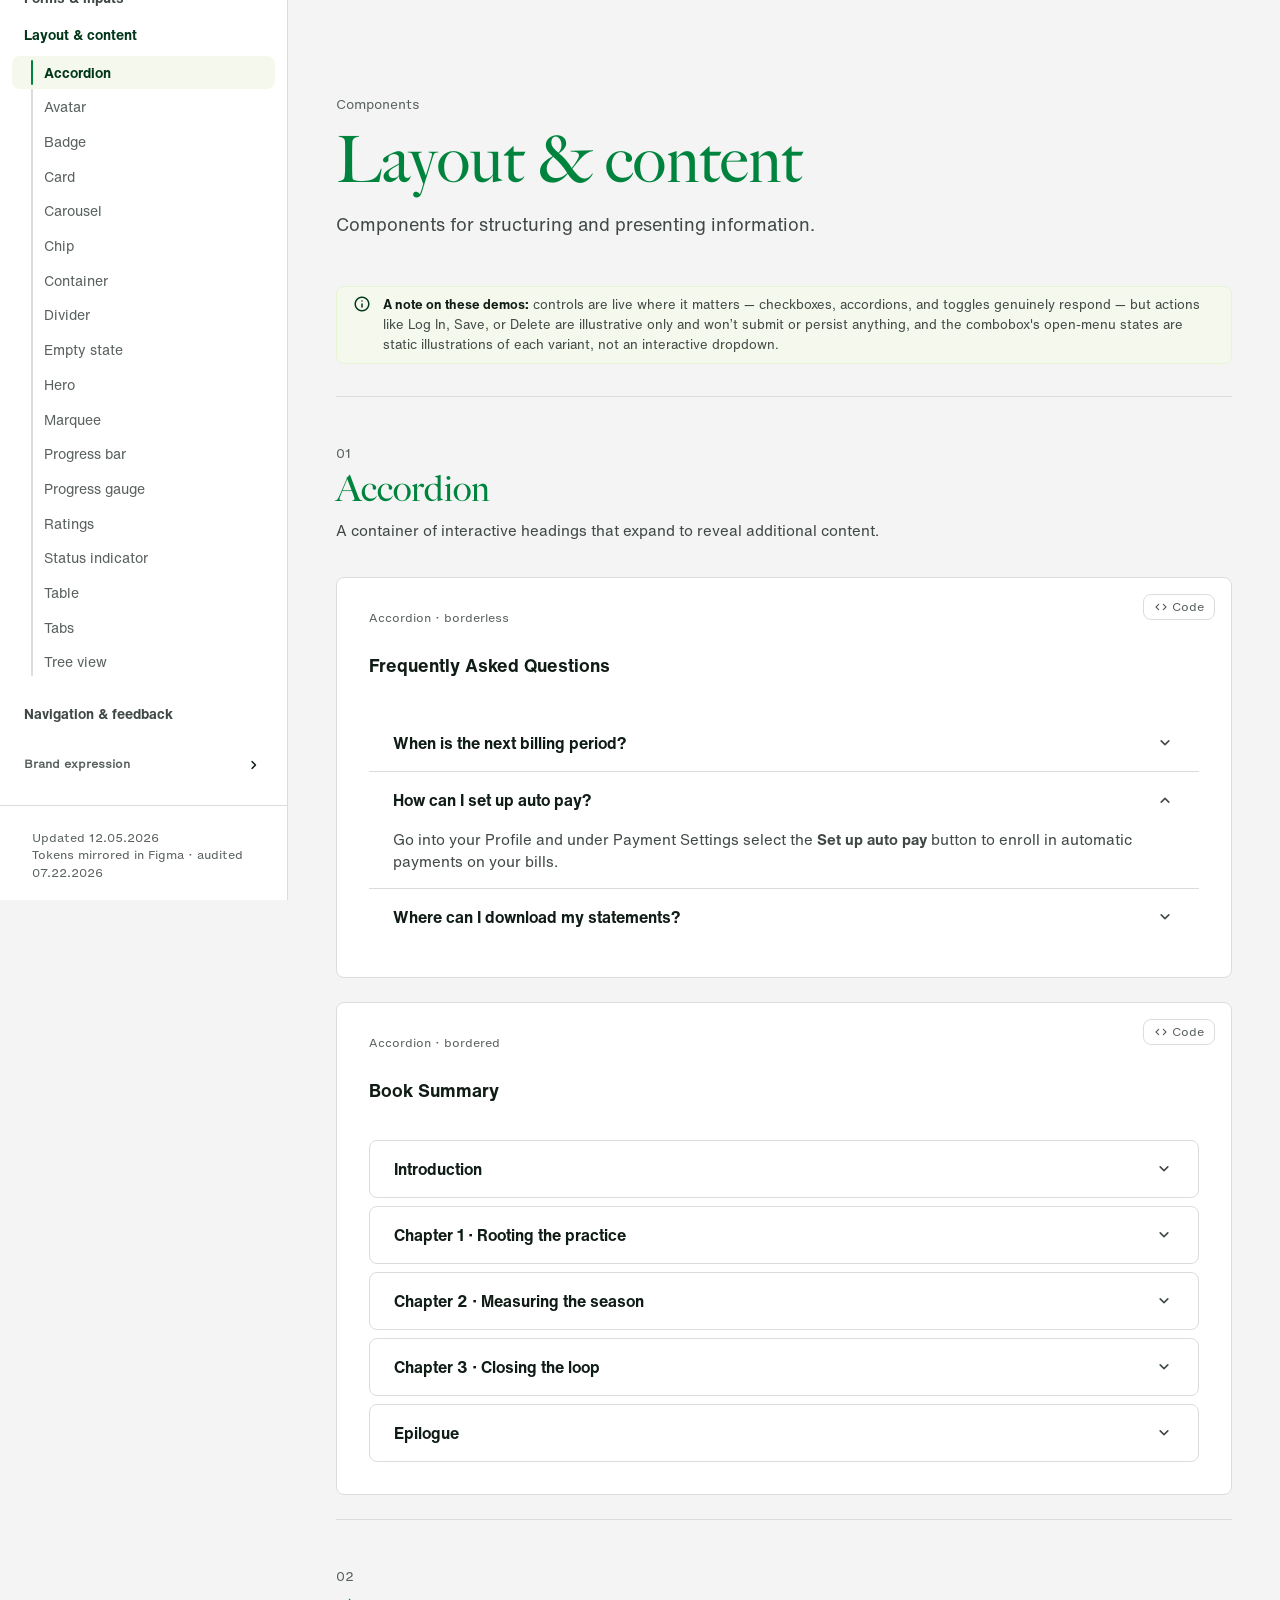
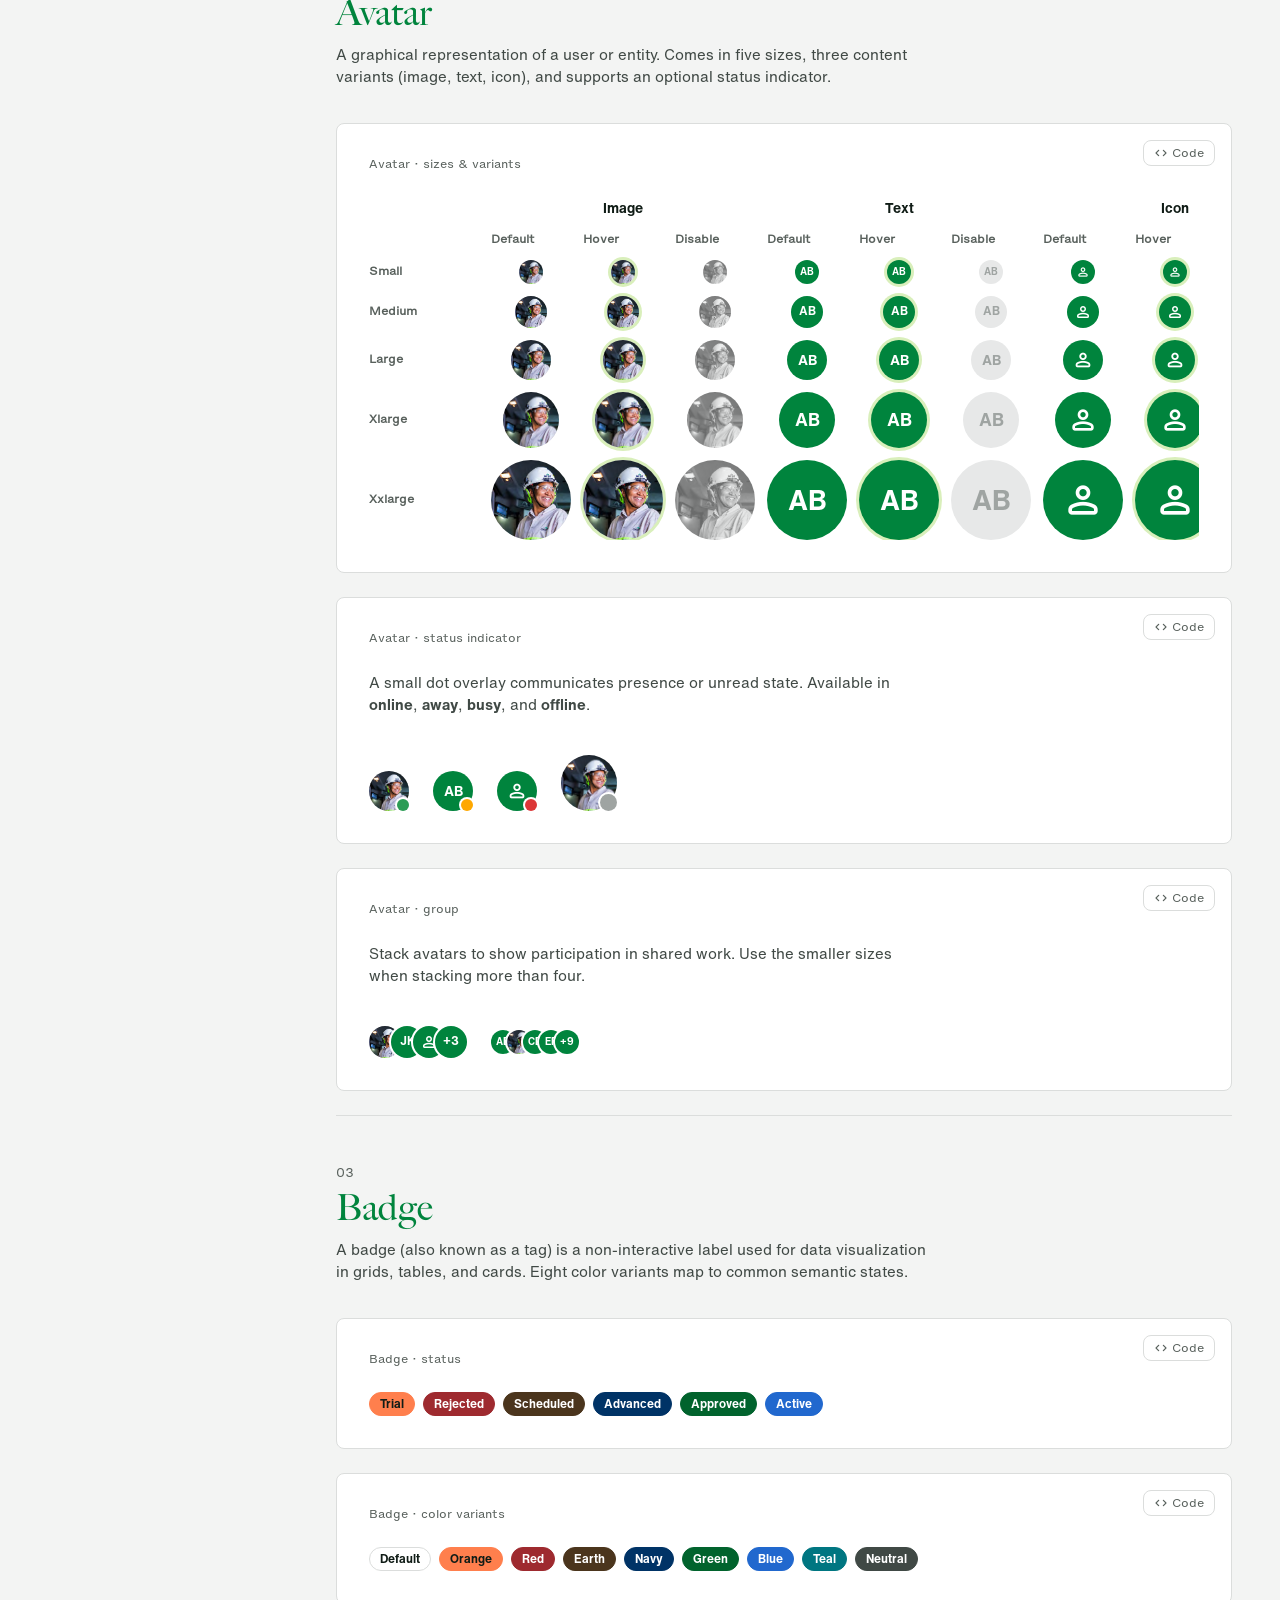
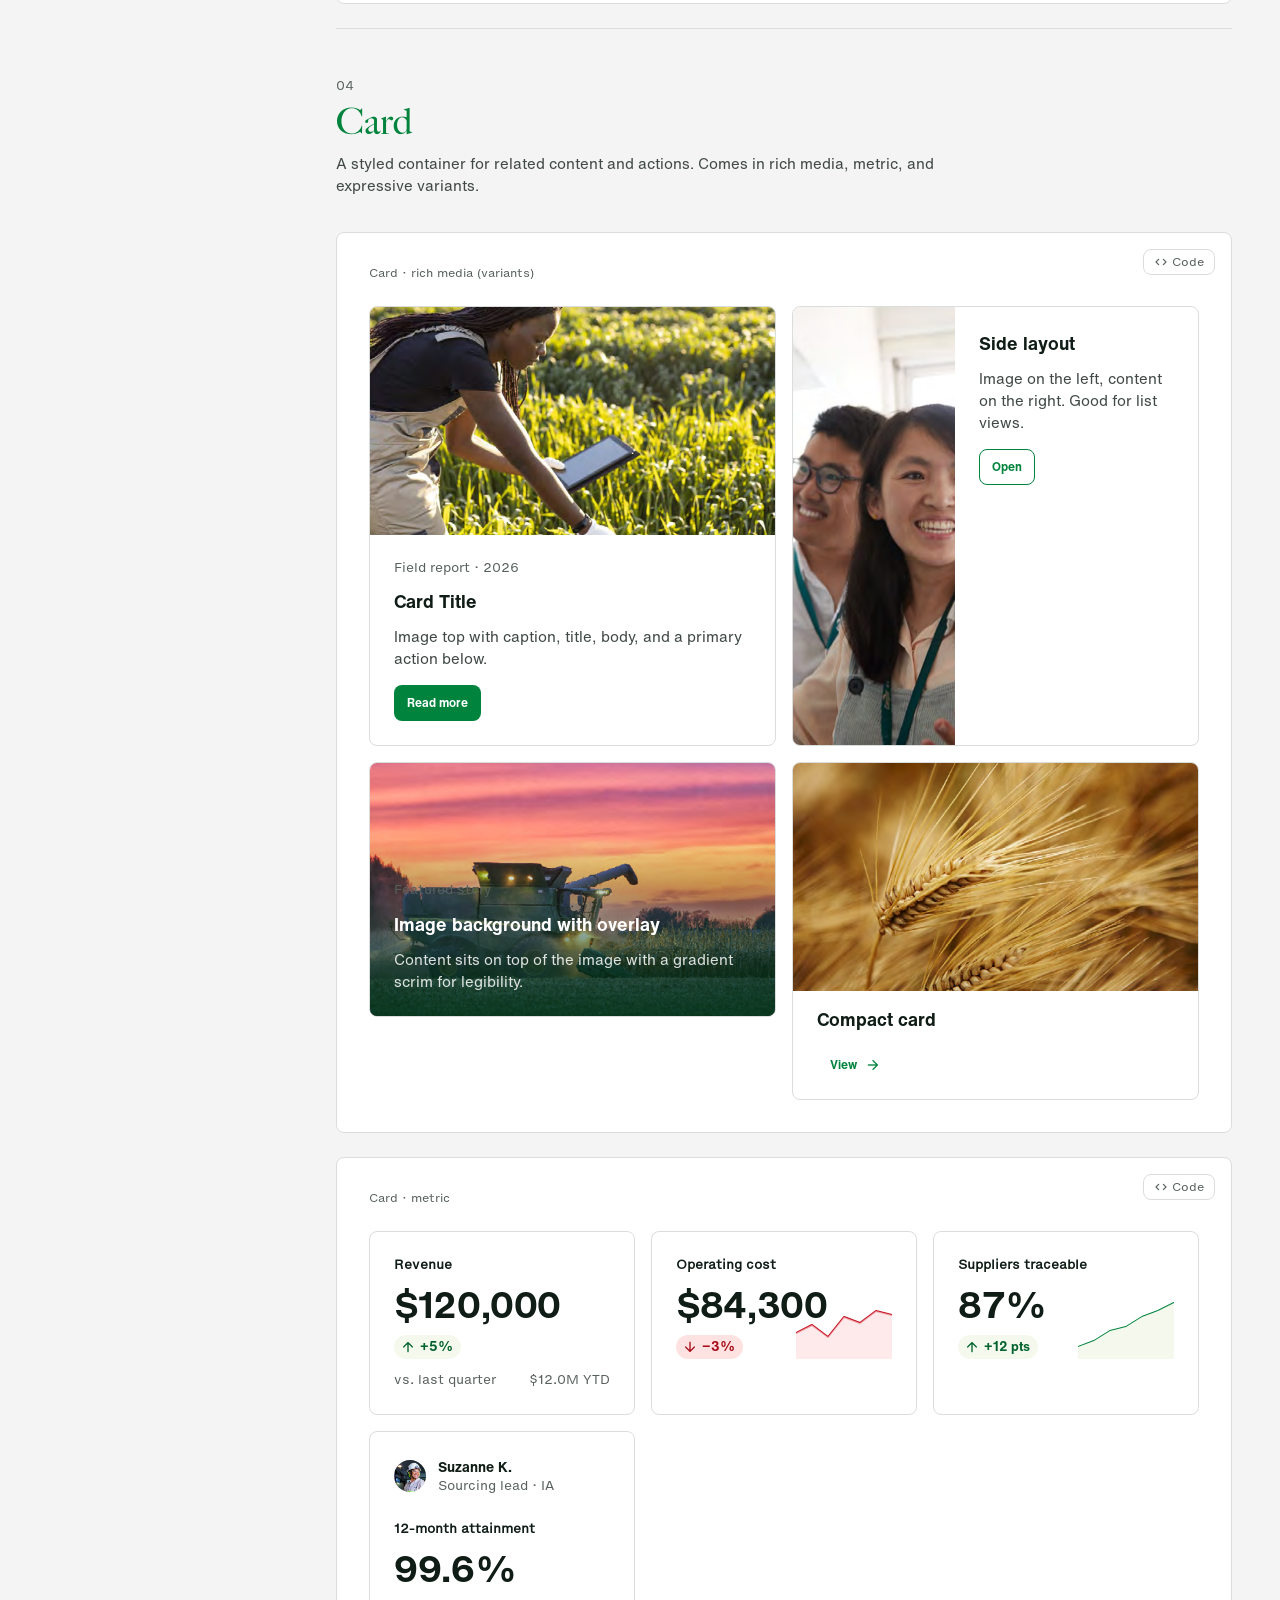
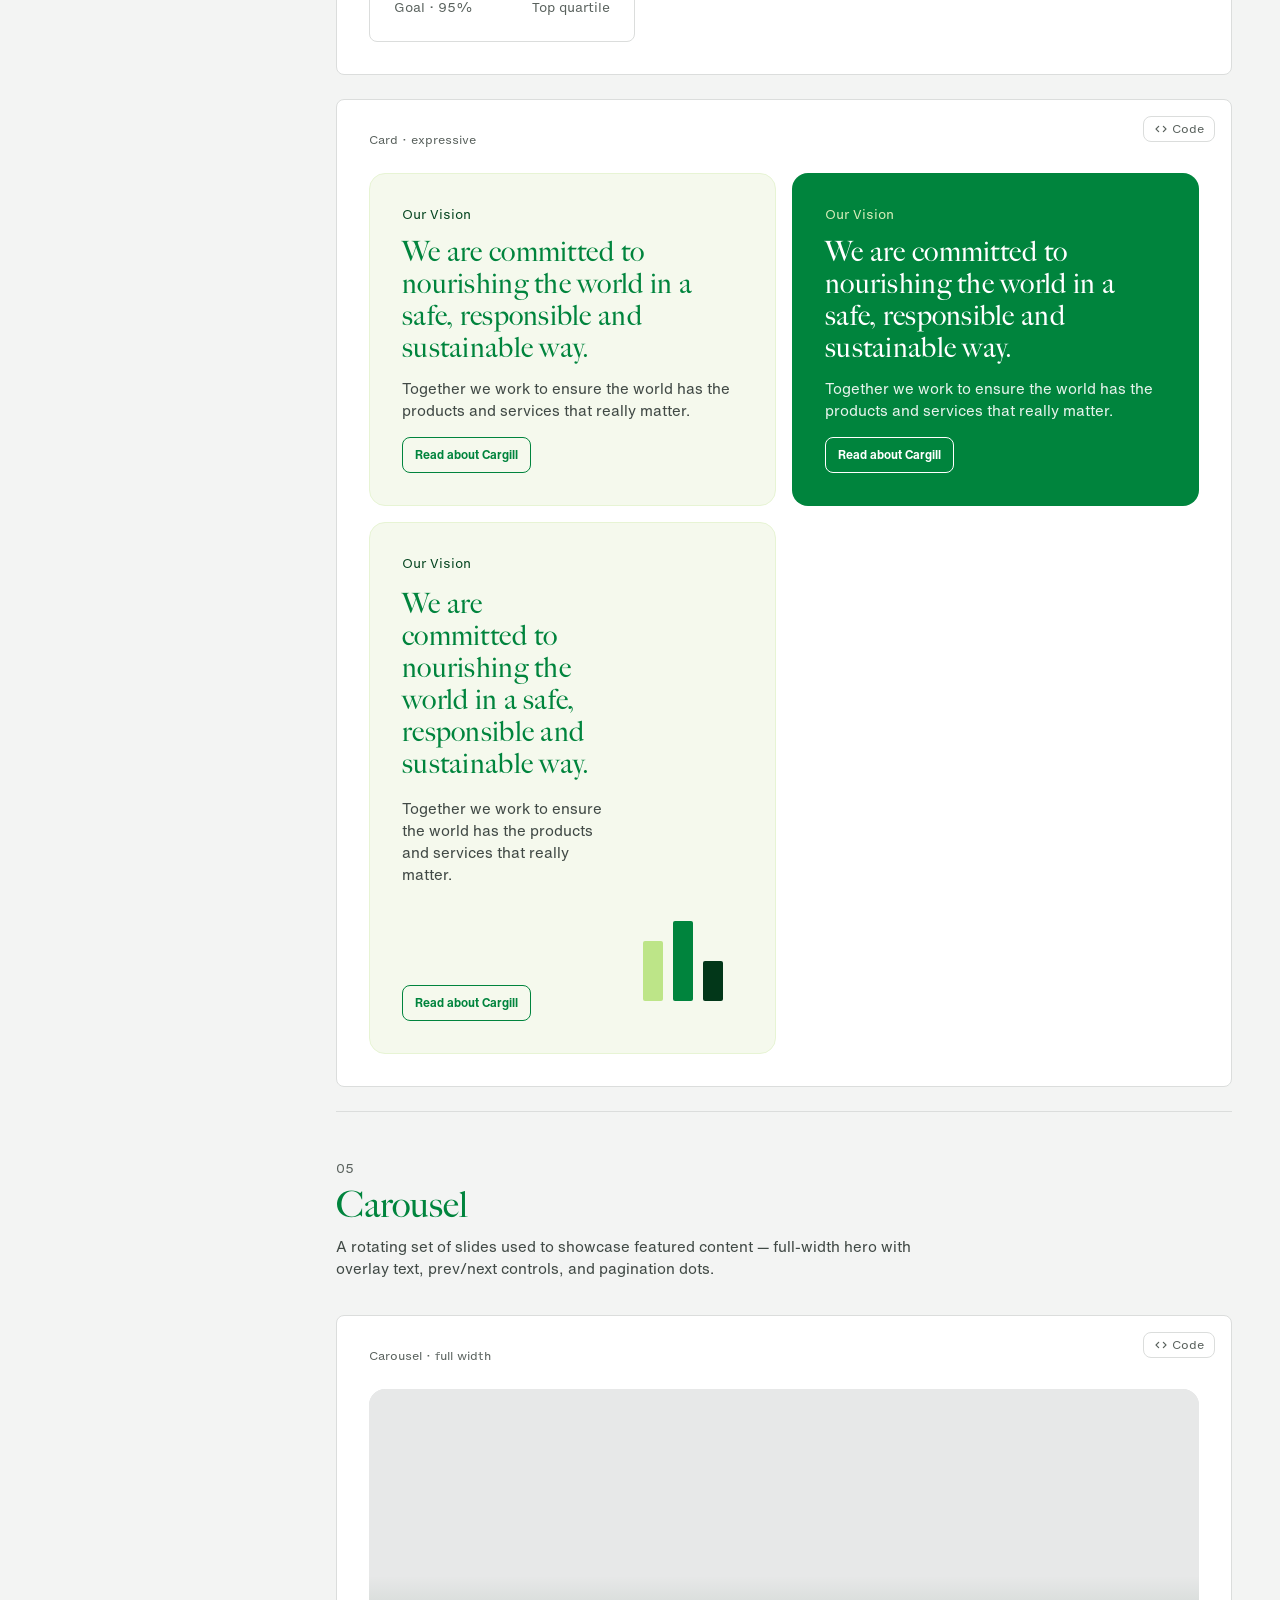
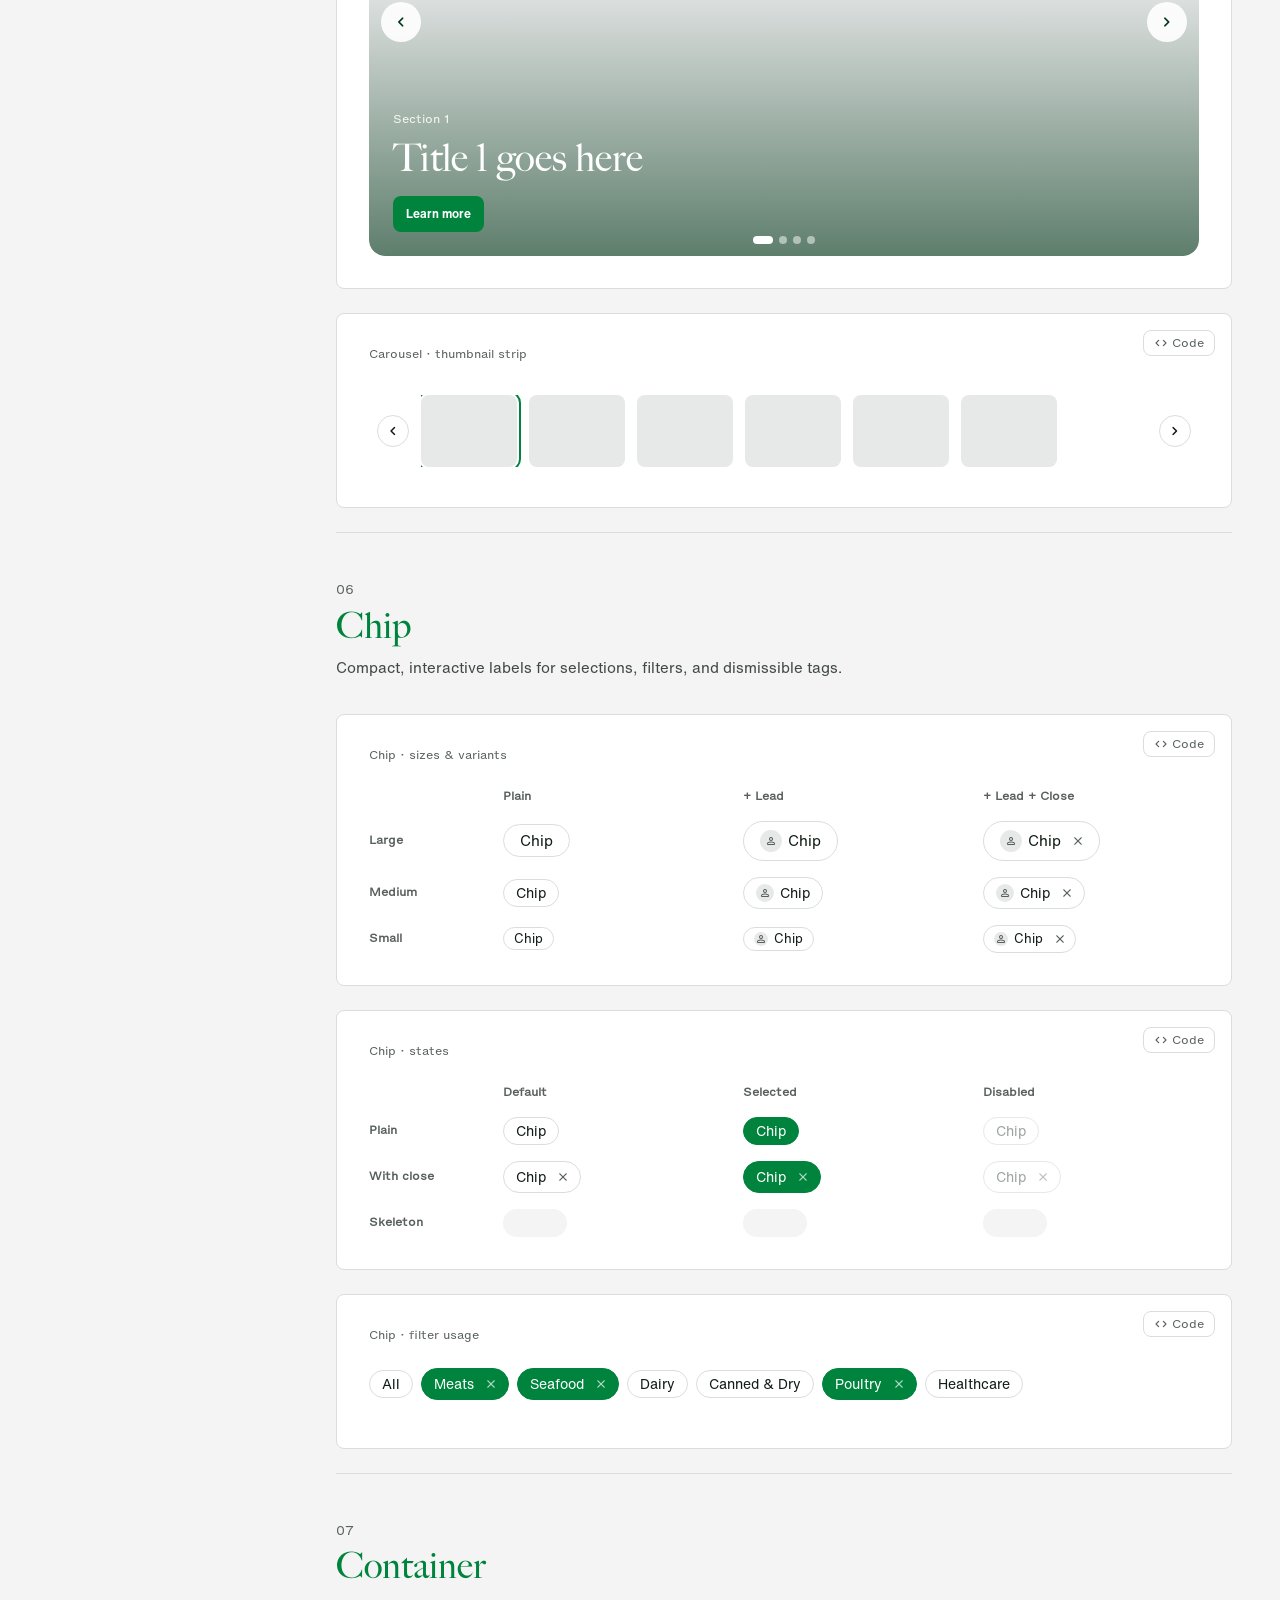
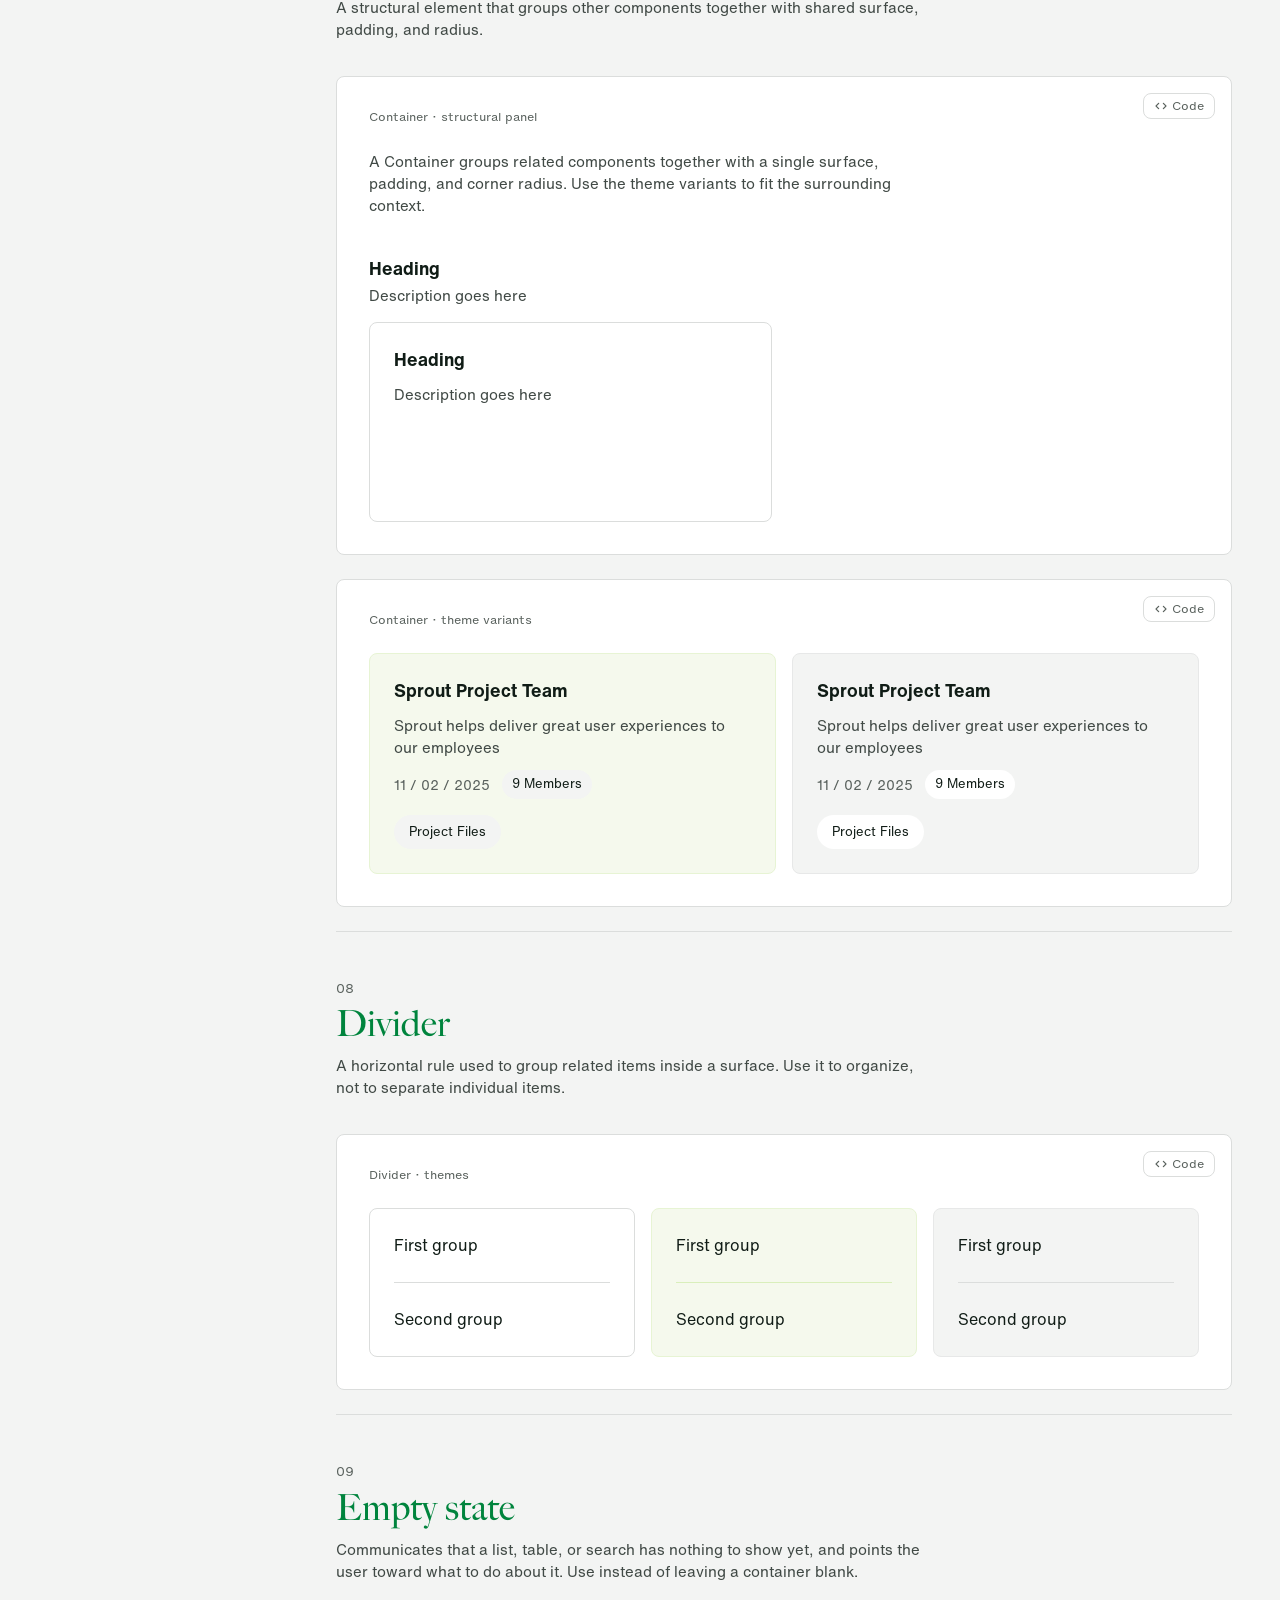
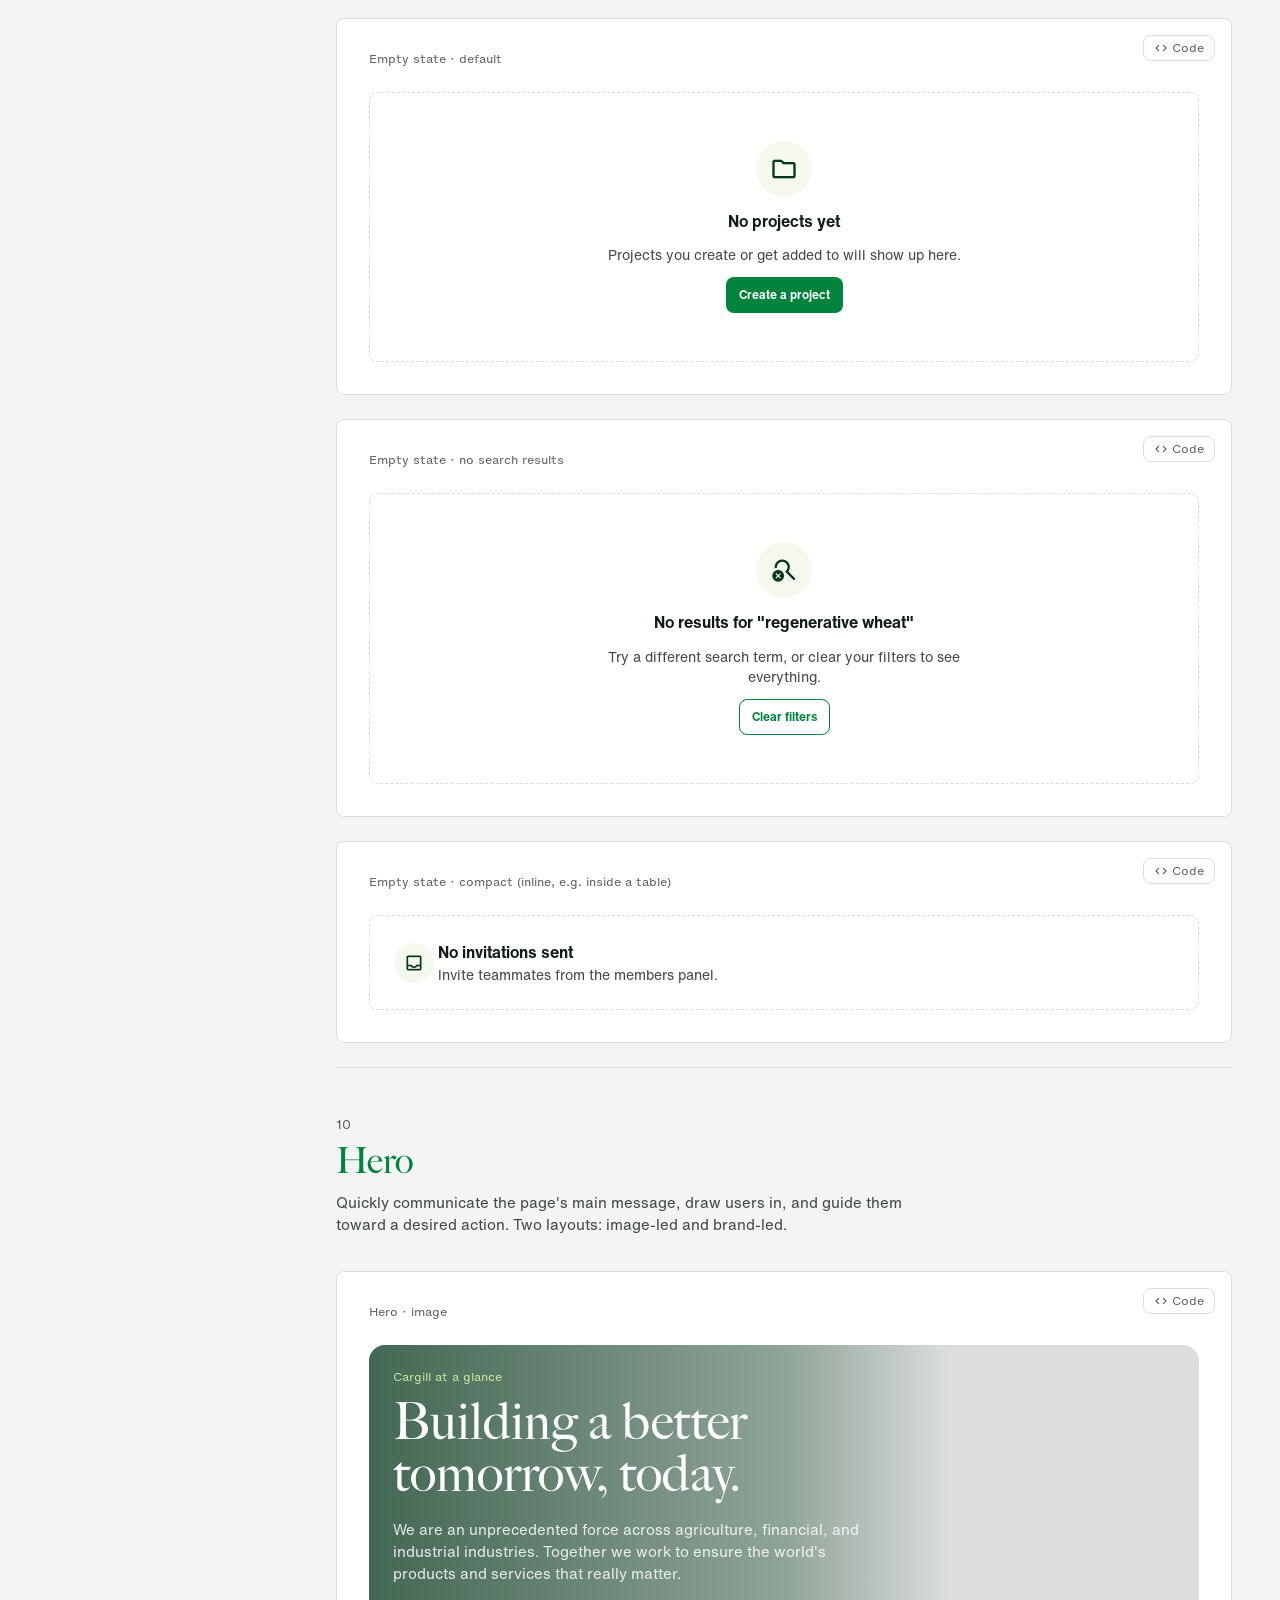
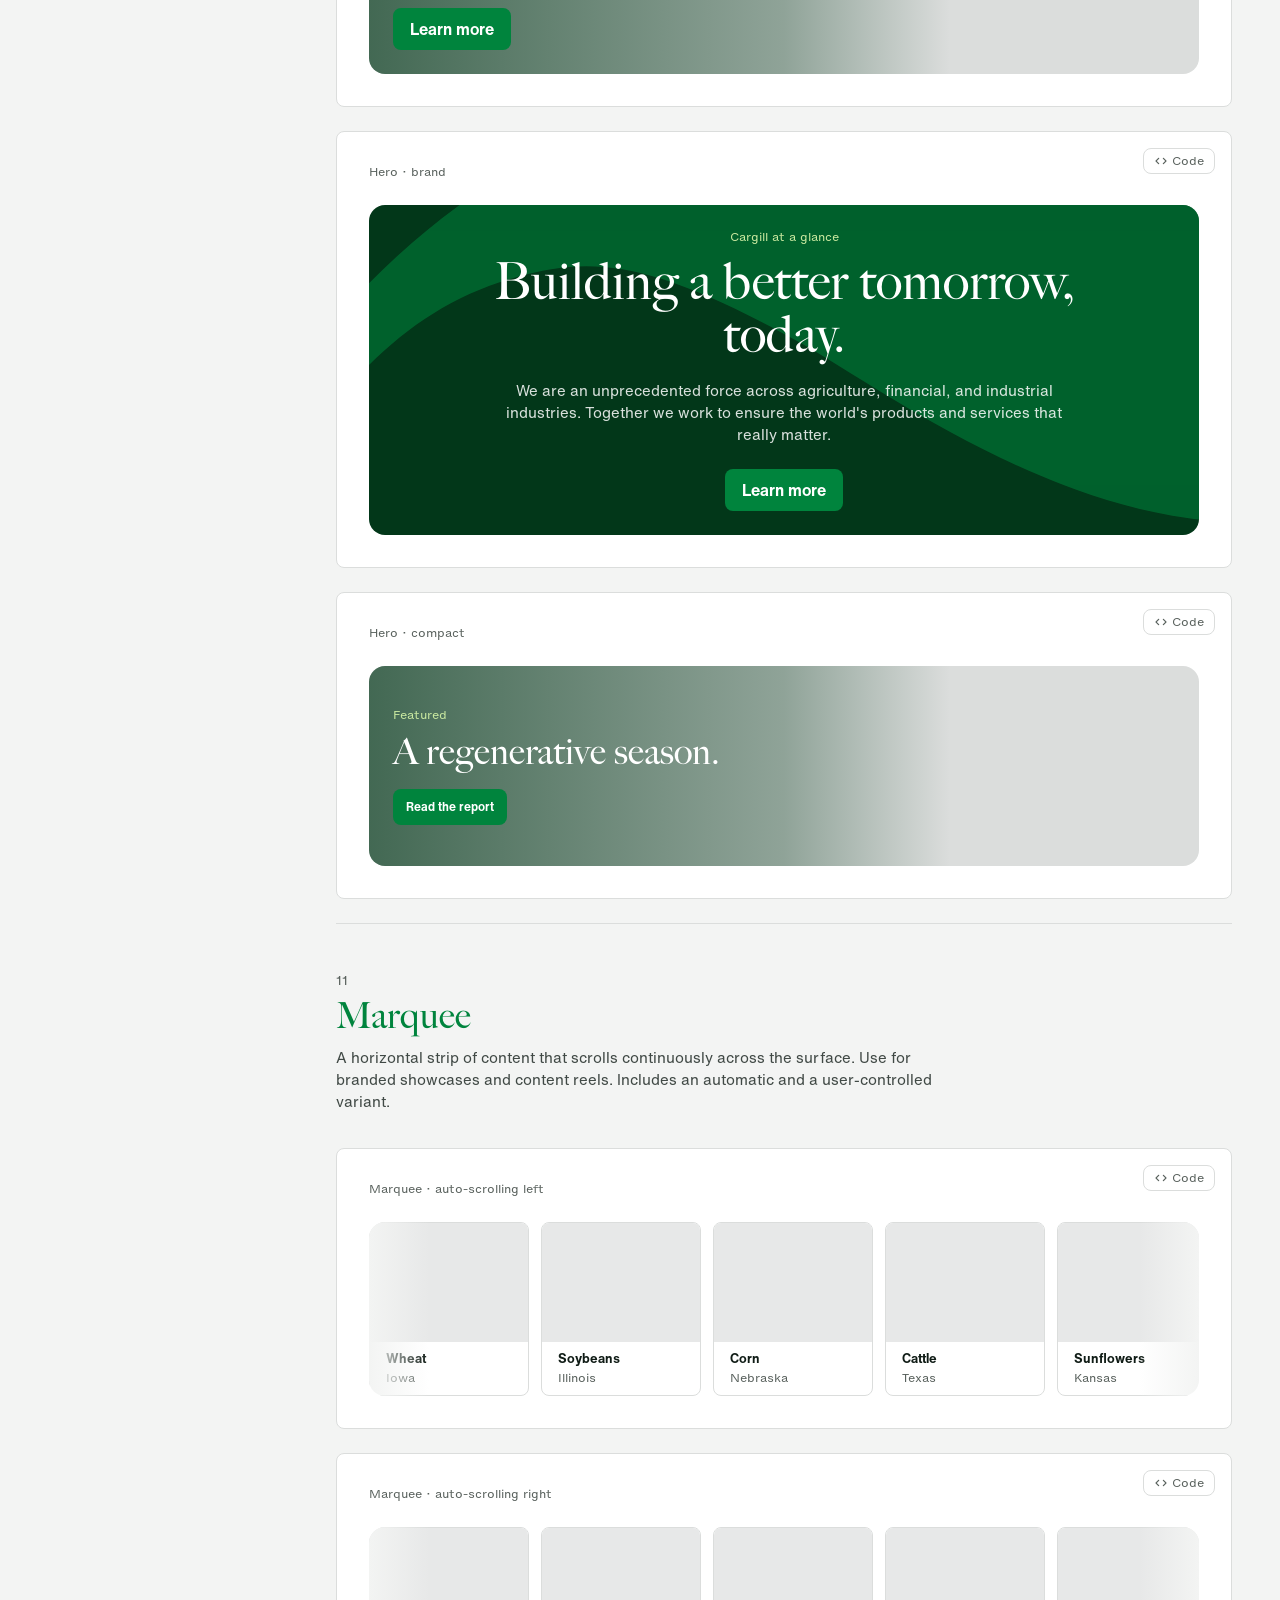
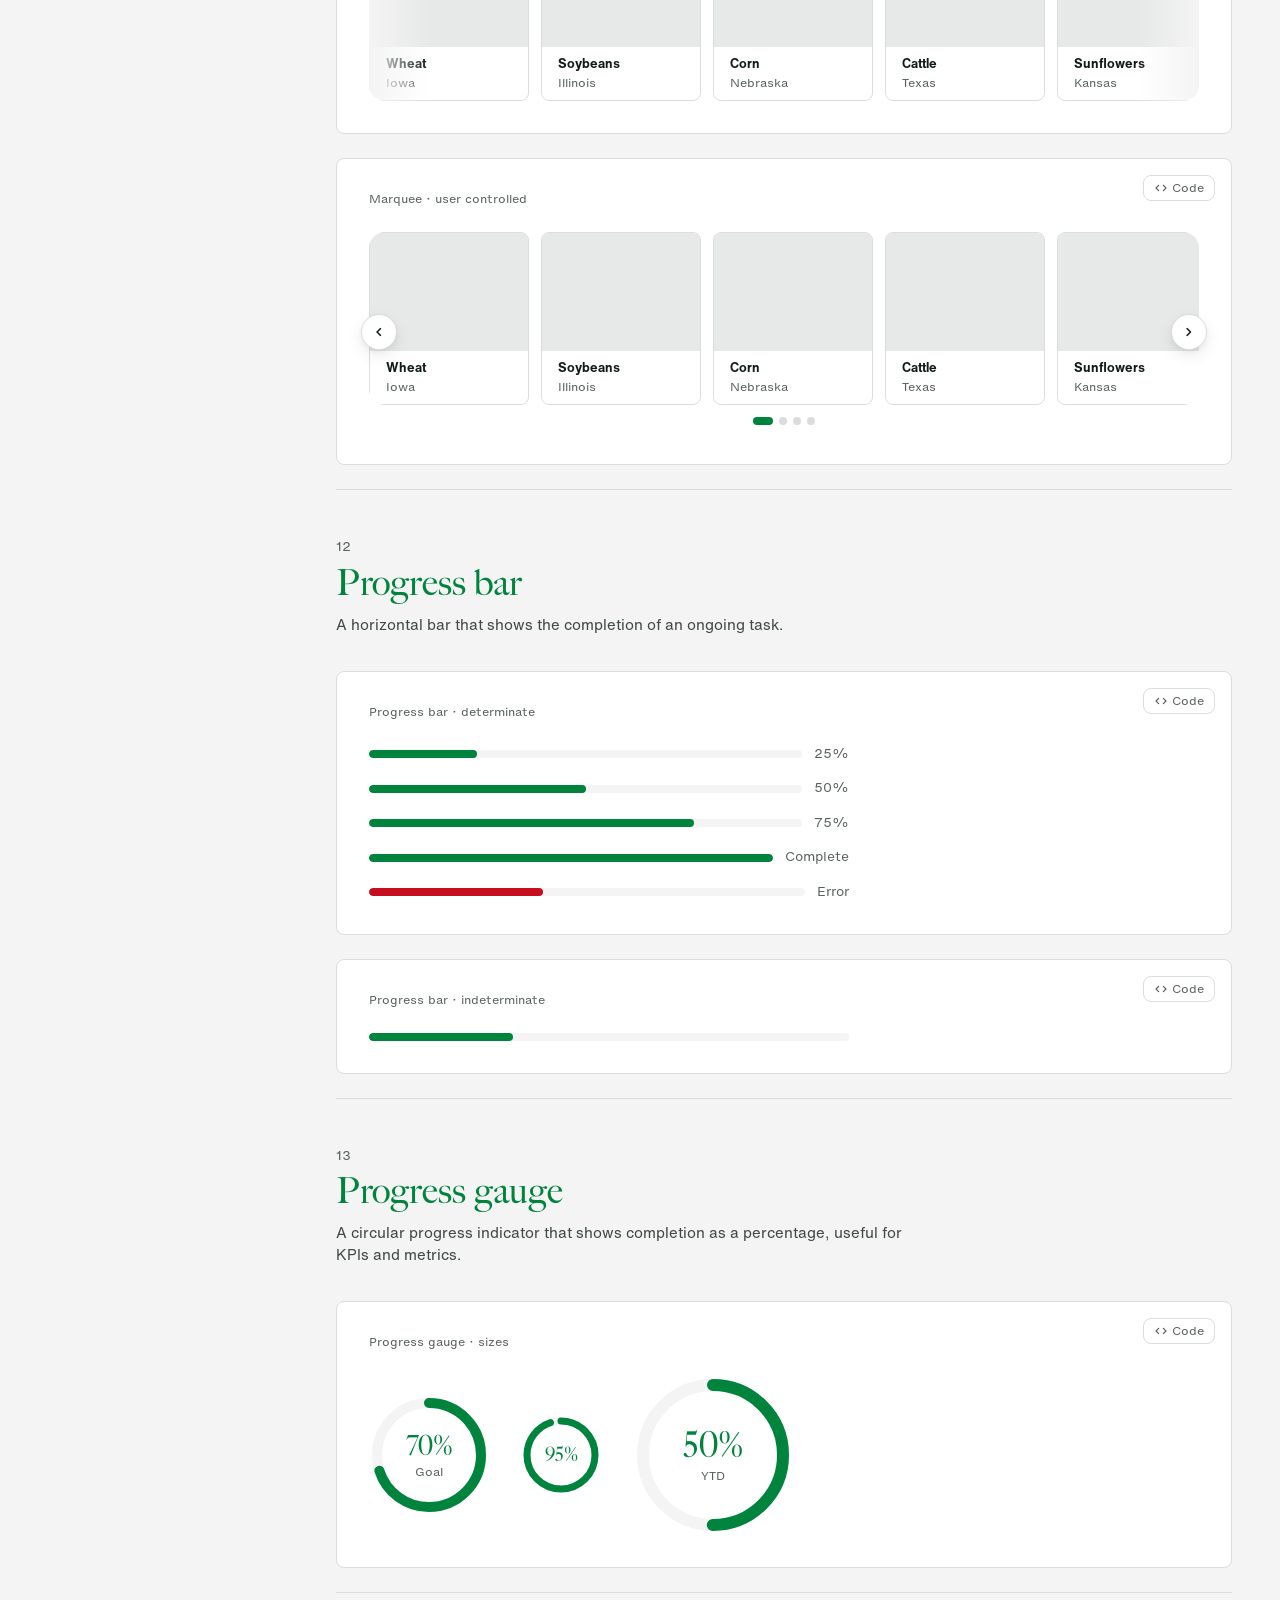
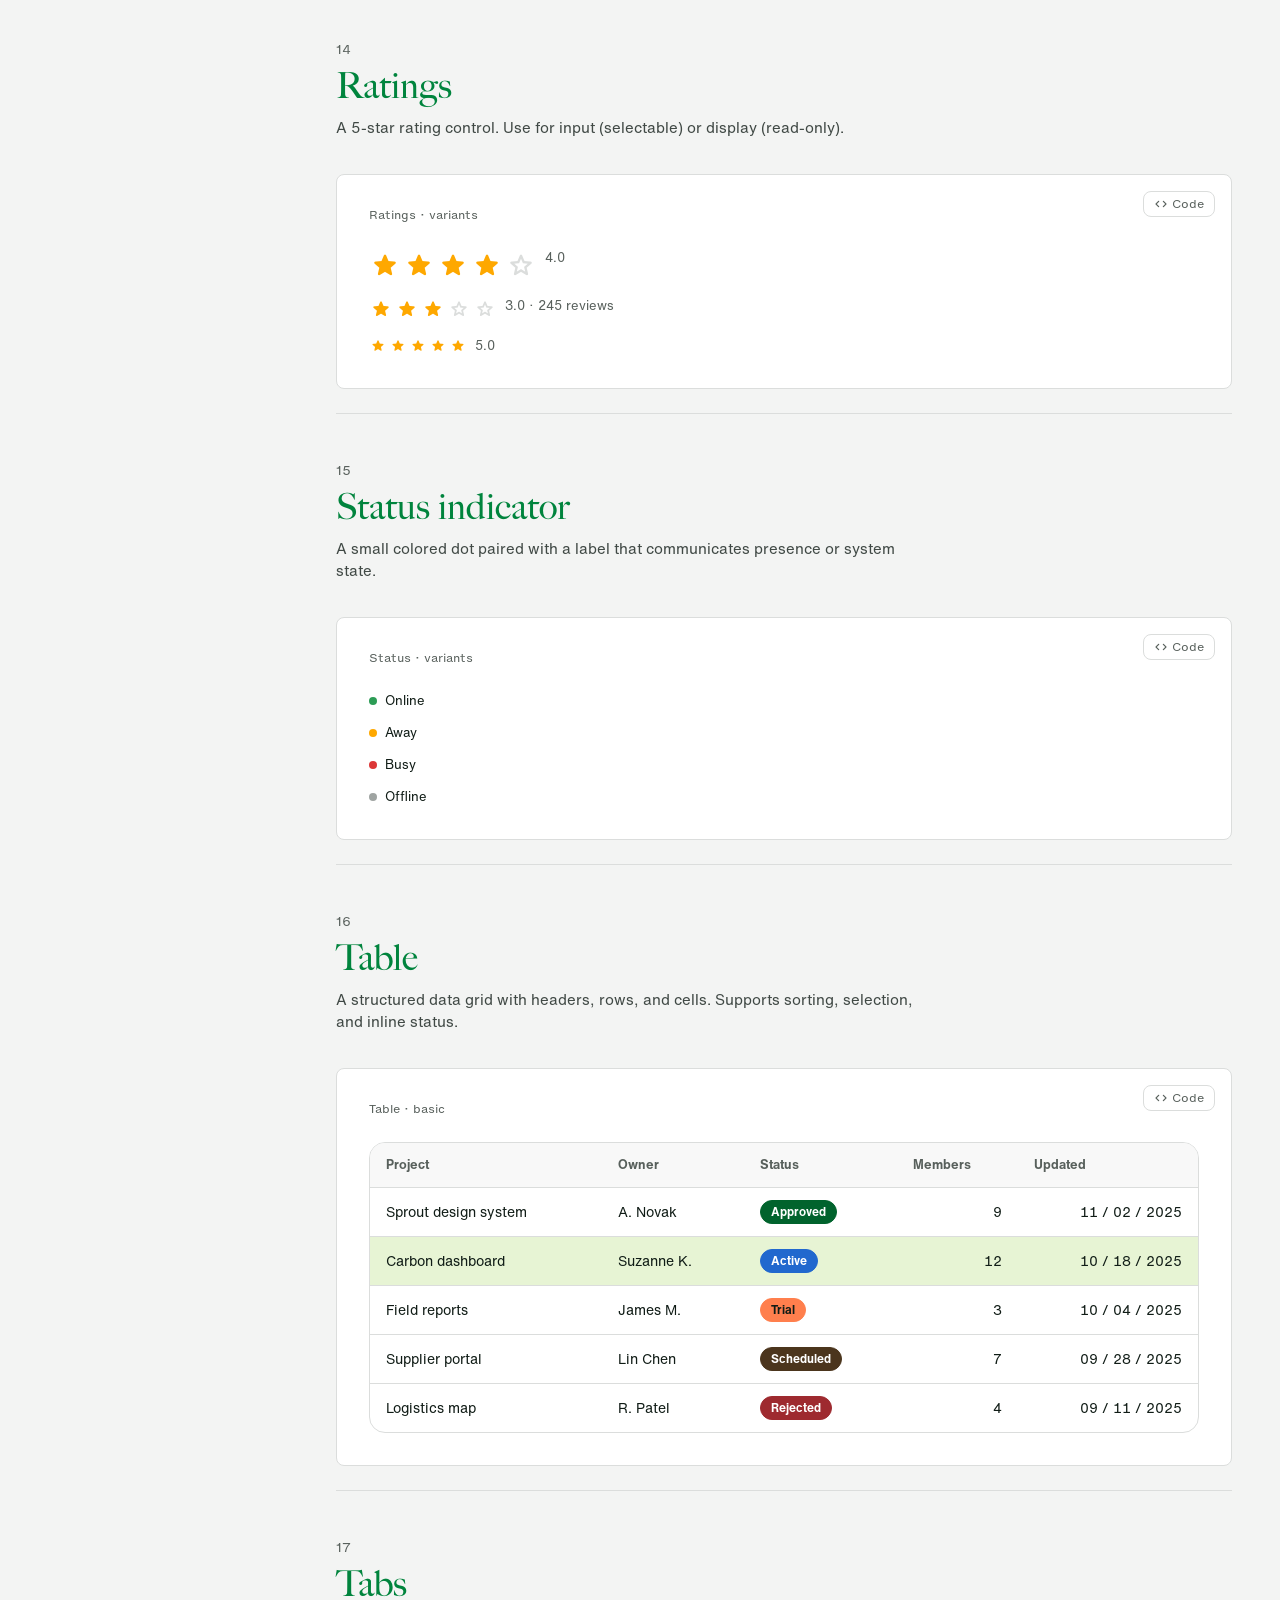
==== commit 565c3ffa: "Add Approved assets register; re-cut nav into three groups The system documented brand rules in pros" ====
--- a/content.html
+++ b/content.html
@@ -74,7 +74,7 @@
         <a href="getting-started.html" class="sidebar-link"><span class="sidebar-link-num material-symbols-rounded" aria-hidden="true">rocket_launch</span><span>Getting started</span></a>
         <div class="sidebar-section" data-nav-group="foundations">
           <button type="button" class="sidebar-section-header" aria-expanded="true" aria-controls="nav-foundations">
-            <span class="sidebar-section-title">Foundations</span>
+            <span class="sidebar-section-title">System foundations</span>
             <span class="material-symbols-rounded sidebar-section-chevron" aria-hidden="true">expand_more</span>
           </button>
           <div class="sidebar-section-body" id="nav-foundations">
@@ -82,36 +82,23 @@
               <a href="index.html#color" class="sidebar-link"><span class="sidebar-link-num">01</span><span>Color</span></a>
               <a href="index.html#type" class="sidebar-link"><span class="sidebar-link-num">02</span><span>Typography</span></a>
               <a href="index.html#space" class="sidebar-link"><span class="sidebar-link-num">03</span><span>Layout &amp; shape</span></a>
-              <a href="index.html#icons" class="sidebar-link"><span class="sidebar-link-num">04</span><span>Iconography</span></a>
-              <a href="index.html#logo" class="sidebar-link"><span class="sidebar-link-num">05</span><span>Logo</span></a>
-            </div>
-          </div>
-        </div>
-        <div class="sidebar-section" data-nav-group="system">
-          <button type="button" class="sidebar-section-header" aria-expanded="true" aria-controls="nav-system">
-            <span class="sidebar-section-title">System</span>
-            <span class="material-symbols-rounded sidebar-section-chevron" aria-hidden="true">expand_more</span>
-          </button>
-          <div class="sidebar-section-body" id="nav-system">
-            <div class="sidebar-section-body-inner">
-              <a href="system.html#themes" class="sidebar-link"><span class="sidebar-link-num">06</span><span>Themes</span></a>
-              <a href="system.html#elevation" class="sidebar-link"><span class="sidebar-link-num">07</span><span>Elevation</span></a>
-              <a href="system.html#brand-expression" class="sidebar-link"><span class="sidebar-link-num">08</span><span>Brand expression</span></a>
-              <a href="system.html#illustration" class="sidebar-link"><span class="sidebar-link-num">09</span><span>Illustration</span></a>
-              <a href="system.html#dataviz" class="sidebar-link"><span class="sidebar-link-num">10</span><span>Data visualization</span></a>
+              <a href="system.html#themes" class="sidebar-link"><span class="sidebar-link-num">04</span><span>Themes</span></a>
+              <a href="system.html#elevation" class="sidebar-link"><span class="sidebar-link-num">05</span><span>Elevation</span></a>
             </div>
           </div>
         </div>
         <div class="sidebar-section" data-nav-group="components">
           <button type="button" class="sidebar-section-header" aria-expanded="true" aria-controls="nav-components">
-            <span class="sidebar-section-title">Components</span>
+            <span class="sidebar-section-title">Product system</span>
             <span class="material-symbols-rounded sidebar-section-chevron" aria-hidden="true">expand_more</span>
           </button>
           <div class="sidebar-section-body" id="nav-components">
             <div class="sidebar-section-body-inner">
-          <a href="forms.html" class="sidebar-link sidebar-group"><span class="sidebar-link-num">·</span><span>Forms &amp; inputs</span></a>
-          <a href="content.html" class="sidebar-link sidebar-group sidebar-group--active"><span class="sidebar-link-num">·</span><span>Layout &amp; content</span></a>
-          <div class="sidebar-group-children">
+              <a href="index.html#icons" class="sidebar-link"><span class="sidebar-link-num">06</span><span>Iconography</span></a>
+              <a href="system.html#dataviz" class="sidebar-link"><span class="sidebar-link-num">07</span><span>Data visualization</span></a>
+              <a href="forms.html" class="sidebar-link sidebar-group"><span class="sidebar-link-num">·</span><span>Forms &amp; inputs</span></a>
+              <a href="content.html" class="sidebar-link sidebar-group sidebar-group--active"><span class="sidebar-link-num">·</span><span>Layout &amp; content</span></a>
+              <div class="sidebar-group-children">
             <a href="#accordion" class="sidebar-link sidebar-link--child"><span class="sidebar-link-num"></span><span>Accordion</span></a>
             <a href="#avatar" class="sidebar-link sidebar-link--child"><span class="sidebar-link-num"></span><span>Avatar</span></a>
             <a href="#badge" class="sidebar-link sidebar-link--child"><span class="sidebar-link-num"></span><span>Badge</span></a>
@@ -131,7 +118,21 @@
             <a href="#tabs" class="sidebar-link sidebar-link--child"><span class="sidebar-link-num"></span><span>Tabs</span></a>
             <a href="#tree-view" class="sidebar-link sidebar-link--child"><span class="sidebar-link-num"></span><span>Tree view</span></a>
           </div>
-          <a href="navigation.html" class="sidebar-link sidebar-group"><span class="sidebar-link-num">·</span><span>Navigation &amp; feedback</span></a>
+              <a href="navigation.html" class="sidebar-link sidebar-group"><span class="sidebar-link-num">·</span><span>Navigation &amp; feedback</span></a>
+            </div>
+          </div>
+        </div>
+        <div class="sidebar-section" data-nav-group="brand">
+          <button type="button" class="sidebar-section-header" aria-expanded="true" aria-controls="nav-brand">
+            <span class="sidebar-section-title">Brand expression</span>
+            <span class="material-symbols-rounded sidebar-section-chevron" aria-hidden="true">expand_more</span>
+          </button>
+          <div class="sidebar-section-body" id="nav-brand">
+            <div class="sidebar-section-body-inner">
+              <a href="index.html#logo" class="sidebar-link"><span class="sidebar-link-num">08</span><span>Logo</span></a>
+              <a href="system.html#brand-expression" class="sidebar-link"><span class="sidebar-link-num">09</span><span>Graphic language</span></a>
+              <a href="system.html#illustration" class="sidebar-link"><span class="sidebar-link-num">10</span><span>Illustration &amp; diagrams</span></a>
+              <a href="assets.html#registry" class="sidebar-link"><span class="sidebar-link-num">11</span><span>Approved assets</span></a>
             </div>
           </div>
         </div>
--- a/styles.css
+++ b/styles.css
@@ -180,6 +180,55 @@
       --accent-lime:    var(--green-600);        /* dark-mode accent (lime) lives here */
       --accent-gold:    #C7A86A;                 /* secondary accent */
       --on-accent:      #FFFFFF;                 /* text/icon color on top of --brand */
+
+      /* ---- Data visualization ----
+         Brand Guidelines 2026 v2.0 · Data visualization · Process (p.118).
+         The brand publishes one fixed order — lead with Leaf Green, then Deep Green,
+         then Soft Green, then tints of the same order — and three extension sets to
+         be added whole when more than six colours are needed. Every value below is
+         transcribed from the guidelines, not derived: --dv-4/5/6 are the printed 70%
+         tints of 1/2/3 on white, and the three sets each follow the same 3 base +
+         3 tint structure as the greens.
+         These are brand values, so they do NOT flip per theme. Chart demos render on
+         --dv-canvas, a fixed light surface, the way the guidelines print them — see
+         the note in the Data visualization section of system.html. */
+      --dv-1: #00843D;   /* Cargill Leaf Green 100% */
+      --dv-2: #03441F;   /* Deep Green         100% */
+      --dv-3: #BDE588;   /* Soft Green         100% */
+      --dv-4: #4DA977;   /* Cargill Leaf Green  70% */
+      --dv-5: #4F7C62;   /* Deep Green          70% */
+      --dv-6: #D1EDAC;   /* Soft Green          70% */
+
+      /* Extension set · blues */
+      --dv-blue-1: #003366;   /* Midnight Blue Mid */
+      --dv-blue-2: #007681;   /* Sky Blue Deep     */
+      --dv-blue-3: #BCEDFF;   /* Sky Blue Light    */
+      --dv-blue-4: #476590;
+      --dv-blue-5: #3E9BAB;
+      --dv-blue-6: #D2ECFC;
+
+      /* Extension set · reds & yellows */
+      --dv-warm-1: #9E2A2F;   /* Rich Red Deep      */
+      --dv-warm-2: #FF7F4D;   /* Bright Yellow Deep */
+      --dv-warm-3: #FFD77D;   /* Bright Yellow Light*/
+      --dv-warm-4: #E46E67;
+      --dv-warm-5: #F7AF7C;
+      --dv-warm-6: #FFEDB8;
+
+      /* Extension set · earth */
+      --dv-earth-1: #4B351D;  /* Earth Deep  */
+      --dv-earth-2: #D8C092;  /* Earth Light */
+      --dv-earth-3: #92856A;
+      --dv-earth-4: #7A6450;
+      --dv-earth-5: #B5A382;
+      --dv-earth-6: #CABFBC;
+
+      /* The paper the guidelines print these on. Chart demos keep it in both themes
+         so a 100% Deep Green bar stays visible instead of vanishing into a dark card. */
+      --dv-canvas:       #FFFFFF;
+      --dv-canvas-ink:   #14140F;
+      --dv-canvas-muted: #5A6560;   /* 5.6:1 on the canvas — axis and caption ink */
+      --dv-canvas-rule:  #D8DAD5;
 
       /* Padding scale, from Cargill Sprout · Foundations · Padding & Spacing */
       --padding-xs:   2px;
@@ -1051,16 +1100,6 @@
       font-weight: 700;
       color: var(--text);
     }
-    /* Display sizes from the Utility scale (8xl serif used for the hero) */
-    .type-display-serif {
-      font-family: var(--font-display);
-      font-size: 72px;
-      line-height: 80px;
-      font-weight: 400;
-      color: var(--brand);
-      letter-spacing: var(--display-tracking);
-    }
-
     /* ---------- Corner radius ---------- */
     .radius-grid {
       display: grid;
@@ -1614,30 +1653,35 @@
        must extend beyond the canvas," and a mask inscribed exactly inside its box (the
        previous behavior here) never satisfies that; it just reads as a lens, not a bleeding
        leaf. */
-    /* aspect-ratio 1000/580 (taller than the leaf device's own 1000/394) deliberately gives
-       the window vertical room. The clip is objectBoundingBox, so a taller box rounds the leaf
-       out a little — worth it: the extra height lets the enlarged, bottom-anchored leaf show
-       its full natural bottom CURVE inside the box instead of being sliced flat by the bottom
-       edge, and exposes more of the photo (a face fits eyes-to-smile without a hard crop). */
-    .leaf-window { aspect-ratio: 1000 / 580; width: 100%; position: relative; overflow: hidden; }
+    /* The window box and the LEAF's box are deliberately two different shapes.
+       #cargill-leaf-clip is clipPathUnits="objectBoundingBox", so the silhouette is
+       stretched to whatever box it is applied to — apply it to a box that is not
+       1000:394 and the leaf is no longer the leaf. The window itself wants to be
+       taller than that (vertical room for a face), so the aspect ratio lives on the
+       IMAGE box, not on the window: the window crops, the image carries the leaf's
+       own proportion, and the silhouette stays undistorted at any card width. */
+    .leaf-window { aspect-ratio: 1000 / 545; width: 100%; position: relative; overflow: hidden; }
     .leaf-window-img {
+      /* Bottom-anchored and wider than the window, so the leaf bleeds off both sides
+         and the top — the brand's own scale rule, "both edges must extend beyond the
+         canvas."
+         At 200% wide the leaf is twice the card's width, so the window sits on the
+         broad middle of the sweep rather than near its narrow tip — that is what
+         opens the photo aperture up enough to hold a whole face (forehead to chin)
+         instead of a band across the eyes. The -22% bottom drops the shape's own
+         lower edge below the card, where the canvas colour takes over, so the curve
+         the reader sees is the leaf's upper sweep, uninterrupted corner to corner.
+         Pair with each photo's object-position (set inline) to seat its subject. */
       position: absolute;
-      inset: 0;
-      width: 100%;
-      height: 100%;
+      left: 50%;
+      bottom: -22%;
+      transform: translateX(-50%);
+      width: 200%;
+      aspect-ratio: 1000 / 394;
+      height: auto;
       object-fit: cover;
       display: block;
       clip-path: url(#cargill-leaf-clip);
-      /* Grow the clipped leaf and let the rectangle crop it — the brand's own direction for
-         this device ("both edges must extend beyond the canvas"). Anchor the scale at the
-         BOTTOM (50% 100%): scaling from the bottom edge only ever moves the leaf's lower
-         boundary UP and inward, so its natural bottom CURVE is always shown in full and can
-         never be sliced into the hard horizontal line a top- or center-anchored scale
-         produces. The leaf instead bleeds off the top and both sides — the dynamic crop —
-         while the taller window (see .leaf-window) keeps the photo's focal points in view.
-         Pair with each image's object-position (set inline per photo) to seat its subject. */
-      transform: scale(1.4);
-      transform-origin: 50% 100%;
     }
     /* margin-top:auto pins this row to the bottom of the canvas. The grid stretches both
        cards to equal height, but the two titles wrap to different line counts, so without
@@ -1666,15 +1710,16 @@
        distinct from leaf-as-window, which clips the photo INTO the leaf. The brand lists
        scale/position/crop/reflection/rotation/color/transparency/stripe as the available
        treatments for fitting a given photo; this is the base, untreated composition. */
-    /* 4/3 matches the native aspect of the brand photography (~590×443), so object-fit:cover
-       shows the whole frame with almost no crop — the wind turbine reads as a complete
-       machine (hub, all three blades, sky) rather than a tight detail zoomed in past its
-       edges. A wider 3/2 box here re-cropped every photo tighter than its own framing. */
+    /* 3/2 rather than the photos' native ~4/3: at 4/3 these cards stood taller than
+       anything else on the page and the leaf had to sit high in the frame to leave the
+       title room. The shallower box trims sky and foreground — the parts of these
+       frames carrying the least information — and keeps the subject, while bringing the
+       pair back in line with the rest of the section. */
     .leaf-over-image {
       position: relative;
       overflow: hidden;
       border-radius: var(--corner-radius-md);
-      aspect-ratio: 4 / 3;
+      aspect-ratio: 3 / 2;
     }
     .leaf-over-image-img {
       width: 100%;
@@ -1784,6 +1829,25 @@
       color: var(--text-muted);
     }
 
+    /* ---------- Wide token tables · horizontal scroll ----------
+       Four columns of monospace token names and hex values give these tables a
+       min-content width of ~580px, and a table can't shrink below that — so on
+       a phone the widest one dragged the whole document 221px wider than the
+       viewport. The table now scrolls inside its own frame, the treatment
+       .btn-matrix and .avatar-matrix already use for dense reference grids.
+       The wrapper is a focusable, labelled region so the scroll is reachable by
+       keyboard, and padding-bottom keeps a classic scrollbar off the table's
+       bottom border. */
+    .token-table-scroll {
+      overflow-x: auto;
+      border-radius: var(--corner-radius-base);
+      padding-bottom: 4px;
+    }
+    .token-table-scroll:focus-visible {
+      outline: none;
+      box-shadow: 0 0 0 3px var(--soft-green-200);
+    }
+
     .token-table {
       width: 100%;
       border-collapse: collapse;
@@ -2158,43 +2222,6 @@
       margin-top: var(--space-4);
     }
 
-    /* Illustration placeholder · reserves the SPACE an approved illustration will
-       occupy without inventing artwork of our own — illustration is an asset
-       dependency here (see the note below). Swap the aspect ratio to match the
-       layout; never stretch the eventual asset to fit a mismatched slot. */
-    .illustration-slot {
-      display: flex;
-      flex-direction: column;
-      align-items: center;
-      justify-content: center;
-      gap: var(--space-2);
-      width: 100%;
-      box-sizing: border-box;
-      border: 1.5px dashed var(--border);
-      border-radius: var(--corner-radius-md);
-      background: var(--soft-green-50);
-      color: var(--text-muted);
-      padding: var(--space-4);
-    }
-    .illustration-slot .material-symbols-rounded { font-size: 28px; }
-    .illustration-slot-label {
-      font-family: var(--font-sans);
-      font-size: 13px;
-      font-weight: 700;
-      color: var(--text-soft);
-      margin: 0;
-    }
-    .illustration-slot-meta {
-      font-family: var(--font-micro);
-      font-size: 12px;
-      text-align: center;
-      max-width: 32ch;
-      margin: 0;
-    }
-    .illustration-slot--square    { aspect-ratio: 1 / 1; }
-    .illustration-slot--landscape { aspect-ratio: 16 / 9; }
-    .illustration-slot--portrait  { aspect-ratio: 3 / 4; }
-
     /* Real brand object illustrations (vector SVG imported from the guidelines PDF) */
     .illus-card {
       margin: 0;
@@ -2231,6 +2258,29 @@
       font-size: 12px;
       color: var(--text-muted);
       margin: 0;
+    }
+    /* Near-square diagram cards sit three across on desktop, dropping to two once
+       the sidebar collapses and one on phones — landscape diagrams stay full-width. */
+    .illus-grid-3 {
+      display: grid;
+      grid-template-columns: repeat(3, 1fr);
+      gap: var(--space-5);
+    }
+    /* The three artworks have different aspect ratios, so let each stage grow to the
+       row height and centre the art inside it — otherwise the captions sit at three
+       different baselines across the row. */
+    .illus-grid-3 .illus-card-stage--diagram { flex: 1; }
+    .illus-grid-3 .illus-card-stage--diagram img {
+      width: auto;
+      max-width: 100%;
+      height: auto;
+      max-height: 100%;
+    }
+    @media (max-width: 1023.98px) {
+      .illus-grid-3 { grid-template-columns: repeat(2, 1fr); }
+    }
+    @media (max-width: 767.98px) {
+      .illus-grid-3 { grid-template-columns: 1fr; }
     }
 
     /* ---------- Asset download (JS-injected hover button on any asset tile) ---------- */
@@ -2247,7 +2297,7 @@
       justify-content: center;
       padding: 0;
       border: 1px solid var(--border);
-      border-radius: 999px;
+      border-radius: var(--radius-pill);
       background: var(--surface);
       color: var(--text-soft);
       cursor: pointer;
@@ -2298,258 +2348,253 @@
       margin: 0;
     }
 
-    /* ---------- Data visualization ---------- */
-    /* Categorical sequence · Brand Guidelines · Data visualization · Process. The brand
-       fixes the series order — Leaf Green 100 → Deep Green 100 → Soft Green 100 → the same
-       three at 70% — rather than letting a chart cycle hues freely. Validated against the
-       CVD/contrast rules a chart palette actually needs (see the caveat note below): the
-       first three pass cleanly, but the two 70% tints sit close enough to fail a strict
-       normal-vision separation check, so they're marked as a last resort, not a default. */
-    .dataviz-sequence {
-      display: flex;
-      flex-wrap: wrap;
-      gap: var(--space-3);
-    }
-    .chart-color-step {
-      flex: 1 1 90px;
-      min-width: 90px;
+    /* ---------- Data visualization ----------
+       Brand Guidelines 2026 v2.0 · Data visualization · Process (p.118) and
+       Application to data sets (p.119). The palette itself lives in the --dv-* tokens
+       at the top of this file; everything here is presentation for the two pages'
+       swatch boards and worked charts.
+       Note the fixed light canvas: the guidelines specify these values against the
+       printed page, so the chart demos keep --dv-canvas in both themes rather than
+       restating the palette for dark. A 100% Deep Green bar on a near-black card is
+       invisible, and inventing a dark variant would be this system speaking over the
+       guidelines rather than reproducing them. */
+
+    /* Numbered sequence · "Start with these colors and tints". Six blocks in the
+       brand's fixed order — Leaf, Deep, Soft, then the same three at 70%. */
+    .dv-seq {
+      display: grid;
+      grid-template-columns: repeat(6, 1fr);
+      list-style: none;
+      margin: 0;
+      padding: 0;
       border-radius: var(--corner-radius-base);
+      overflow: hidden;
+    }
+    .dv-seq-step {
+      background: var(--c);
+      color: #fff;
+      padding: var(--space-4);
+      min-height: 156px;
+      display: flex;
+      flex-direction: column;
+    }
+    /* --ink flips a tile's label to dark. Which tiles get it is MEASURED, not judged by
+       eye: for each swatch, compute WCAG contrast of white vs --dv-canvas-ink against the
+       tile fill and take the winner. 15 of the 24 published values need dark ink. The
+       four that are easy to get wrong, because they read as "dark enough" but aren't:
+       --dv-4 #4DA977 (white 2.89 / ink 6.38), --dv-blue-5 #3E9BAB (2.92 / 5.70),
+       --dv-warm-4 #E46E67 (2.81 / 5.92), --dv-earth-3 #92856A (3.63 / 5.09).
+       Every one of the 24 has a legal option, so a failing tile is always an assignment
+       bug, never a palette limit. Re-measure if the palette ever changes. */
+    .dv-seq-step--ink { color: var(--dv-canvas-ink); }
+    .dv-seq-num {
+      font-family: var(--font-sans);
+      font-size: 30px;
+      line-height: 1;
+    }
+    .dv-seq-name {
+      font-family: var(--font-sans);
+      font-size: 13px;
+      font-weight: 700;
+      margin-top: auto;
+    }
+    .dv-seq-tint {
+      font-family: var(--font-sans);
+      font-size: 13px;
+    }
+
+    /* Extension sets · "If more than six colors are needed, add one of these three
+       color sets". Each set is added whole, so each renders as one unbroken row. */
+    .dv-sets {
+      display: flex;
+      flex-direction: column;
+      gap: var(--space-5);
+    }
+    .dv-set-label {
+      font-family: var(--font-micro);
+      font-size: 12px;
+      color: var(--text-muted);
+      margin-bottom: var(--space-2);
+    }
+    .dv-set-row {
+      display: grid;
+      grid-template-columns: repeat(6, 1fr);
+      border-radius: var(--corner-radius-base);
+      overflow: hidden;
+    }
+    .dv-swatch {
+      background: var(--c);
+      color: #fff;
       padding: var(--space-3);
-      box-sizing: border-box;
-      color: #fff;
-    }
-    .chart-color-step-num {
-      font-family: var(--font-sans);
-      font-size: 12px;
-      font-weight: 700;
-      opacity: 0.85;
-    }
-    .chart-color-step-name {
-      display: block;
-      font-family: var(--font-micro);
-      font-size: 11px;
-      margin-top: var(--space-5);
-      opacity: 0.85;
-    }
-    .chart-color-step--dark,
-    .chart-color-step--light { color: var(--text); }
-
-    .dataviz-extension-row {
-      display: flex;
-      flex-wrap: wrap;
-      gap: var(--space-6);
-      margin-top: var(--space-4);
-    }
-    .dataviz-extension-set {
-      display: flex;
-      flex-direction: column;
-      gap: var(--space-2);
-    }
-    .dataviz-extension-label {
-      font-family: var(--font-micro);
-      font-size: 12px;
-      color: var(--text-muted);
-    }
-    .dataviz-extension-swatches { display: flex; gap: 4px; }
-    .dataviz-extension-swatches span {
-      width: 28px;
-      height: 28px;
-      border-radius: var(--radius-sm, 4px);
-      display: block;
-    }
-
-    /* Functional vs Expressive · Data visualization · Examples. Two different jobs, not
-       two skins: functional data is the everyday, template-driven chart (square corners —
-       rounded corners aren't replicable across every platform that renders it) while
-       expressive data is reserved for high-craft moments (reports, brochures) where a
-       bolder, bespoke treatment — rounded corners, display-type callouts — is earned. */
-    .dataviz-cards {
-      display: grid;
-      grid-template-columns: repeat(auto-fit, minmax(260px, 1fr));
-      gap: var(--space-5);
-    }
-    .dataviz-card {
-      border-radius: var(--corner-radius-md);
-      padding: var(--space-6);
-      display: flex;
-      flex-direction: column;
-      gap: var(--space-4);
-    }
-    .dataviz-card--functional {
-      background: var(--surface);
-      border: 1px solid var(--border);
-    }
-    .dataviz-card--expressive {
-      background: var(--surface-deep);
-      color: #fff;
-    }
-    .dataviz-card-eyebrow {
-      font-family: var(--font-micro);
-      font-size: 12px;
+      min-height: 132px;
+      display: flex;
+      flex-direction: column;
+    }
+    .dv-swatch--ink { color: var(--dv-canvas-ink); }
+    .dv-swatch-name {
+      font-family: var(--font-micro);
+      font-size: 10px;
       font-weight: 700;
       text-transform: uppercase;
       letter-spacing: 0.04em;
     }
-    .dataviz-card--functional .dataviz-card-eyebrow { color: var(--text-muted); }
-    .dataviz-card--expressive .dataviz-card-eyebrow { color: var(--soft-green-400); }
-    .dataviz-card-body {
-      font-family: var(--font-sans);
-      font-size: 14px;
+    .dv-swatch-spec {
+      font-family: var(--font-micro);
+      font-size: 10px;
       line-height: 1.5;
-    }
-    .dataviz-card--functional .dataviz-card-body { color: var(--text-soft); }
-    .dataviz-card--expressive .dataviz-card-body { color: rgba(255,255,255,0.85); }
-    .dataviz-hero-number {
+      margin-top: auto;
+    }
+    .dv-caption {
+      font-family: var(--font-micro);
+      font-size: 12px;
+      line-height: 1.5;
+      color: var(--text-muted);
+      margin-top: var(--space-3);
+      max-width: 74ch;
+    }
+
+    /* Worked charts · p.119. Every chart keeps the guidelines' white canvas and carries
+       a direct value label on every mark, per the page's own accessibility note:
+       "clear labelling and use of spaces between shapes is much more important". */
+    .dv-grid {
+      display: grid;
+      grid-template-columns: repeat(auto-fit, minmax(320px, 1fr));
+      gap: var(--space-5);
+    }
+    .dv-chart {
+      margin: 0;
+      background: var(--dv-canvas);
+      border: 1px solid var(--dv-canvas-rule);
+      border-radius: var(--corner-radius-base);
+      padding: var(--space-5);
+      display: flex;
+      flex-direction: column;
+    }
+    .dv-chart figcaption {
+      font-family: var(--font-micro);
+      font-size: 12px;
+      color: var(--dv-canvas-muted);
+      margin-top: auto;
+      padding-top: var(--space-3);
+      border-top: 1px solid var(--dv-canvas-rule);
+    }
+
+    /* Bar charts · the 2px–4px gap between bars is the "use of spaces between shapes"
+       the guidelines ask for, doing the separating work that colour must not do alone. */
+    .dv-plot {
+      display: flex;
+      align-items: flex-end;
+      gap: 4px;
+      height: 170px;
+      border-bottom: 1px solid var(--dv-canvas-rule);
+    }
+    .dv-col {
+      flex: 1;
+      min-width: 0;
+      height: 100%;
+      display: flex;
+      flex-direction: column;
+      justify-content: flex-end;
+      align-items: center;
+      gap: 3px;
+    }
+    /* Chart furniture sits below the 11px floor the rest of this system uses for UI
+       text. That is deliberate — these are axis and value labels at print-specimen
+       density, matching the scale the guidelines themselves set them at — but 9px is
+       the hard floor, not 8px. Value labels get 10px because they are four characters
+       and have the room; category labels stay at 9px because raising them makes the
+       longest name ellipse sooner, which costs more legibility than it buys. */
+    .dv-col b {
+      font-family: var(--font-micro);
+      font-size: 10px;
+      font-weight: 700;
+      color: var(--dv-canvas-ink);
+      font-variant-numeric: tabular-nums;
+    }
+    .dv-bar { display: block; width: 100%; }
+    /* Sixteen series in the same card as the nine-series charts: tighten the gap and
+       the label so the marks stay separated rather than dropping the spacing that the
+       guidelines call for. */
+    .dv-plot--dense { gap: 2px; }
+    .dv-plot--dense .dv-col { gap: 2px; }
+    .dv-plot--dense .dv-col b { font-size: 9px; }
+    /* Half as many labels as bars, each spanning its pair, so the axis stays readable
+       instead of ellipsing every entry down to one letter. */
+    .dv-cats--dense { gap: 2px; }
+    .dv-cats--dense span { flex: 1 1 0; }
+    .dv-cats {
+      display: flex;
+      gap: 4px;
+      margin-top: 6px;
+      margin-bottom: var(--space-4);
+    }
+    .dv-cats span {
+      flex: 1;
+      min-width: 0;
+      text-align: center;
+      font-family: var(--font-micro);
+      /* 9px, and the longest category ("Quoditem") still ellipses in a two-up card —
+         it needs ~50px against a ~40px column, which no type size recovers. Left to
+         ellipse rather than rotated or abbreviated: every bar carries its value
+         directly above it, so the axis label is the second reading, not the only one. */
+      font-size: 9px;
+      color: var(--dv-canvas-muted);
+      overflow: hidden;
+      text-overflow: ellipsis;
+      white-space: nowrap;
+    }
+
+    /* Donut · segment order follows the same fixed sequence as the bars. */
+    .dv-donut-wrap {
+      display: flex;
+      justify-content: center;
+      padding: var(--space-2) 0 var(--space-4);
+    }
+    .dv-donut { width: 170px; height: 170px; }
+    .dv-donut circle {
+      fill: none;
+      stroke-width: 13;
+      transform: rotate(-90deg);
+      transform-origin: 50% 50%;
+    }
+    .dv-donut-center {
       font-family: var(--font-display);
-      font-size: clamp(36px, 4vw, 56px);
-      line-height: 1;
-      letter-spacing: var(--display-tracking);
-      color: var(--soft-green-400);
-    }
-
-    /* Worked bar-chart example · uses only the three safe, validated steps from the
-       sequence above (never the confusable 70% pair), each bar carrying a direct value
-       label — color differentiates, the label is what actually reads (brand's own
-       accessibility note: "data is a functional element and functionality should always
-       take precedent over color"). */
-    .bar-chart {
-      display: flex;
-      align-items: flex-end;
-      gap: var(--space-4);
-      height: 180px;
-      padding: 0 var(--space-2);
-    }
-    .bar-chart-col {
-      flex: 1;
-      display: flex;
-      flex-direction: column;
-      align-items: center;
-      justify-content: flex-end;
-      height: 100%;
-      gap: var(--space-2);
-    }
-    .bar-chart-value {
-      font-family: var(--font-sans);
-      font-size: 12px;
-      font-weight: 700;
-      color: var(--text);
-    }
-    .bar-chart-bar {
-      width: 100%;
-      max-width: 48px;
-      border-radius: 2px 2px 0 0; /* functional data: never fully rounded, see Don'ts below */
-    }
-    .bar-chart-label {
-      font-family: var(--font-micro);
-      font-size: 12px;
-      color: var(--text-muted);
-    }
-
-    /* Pictogram grid · Data visualization · Infographics ("functional... not illustration").
-       Reuses a single Material Symbols glyph rather than drawing a figure — the technique is
-       proportion-by-repetition (isotype charts), same job as the brand's silhouette grid. */
-    .pictogram-grid {
-      display: grid;
-      grid-template-columns: repeat(5, 1fr);
-      gap: var(--space-2);
-      max-width: 260px;
-    }
-    .pictogram-grid .material-symbols-rounded {
-      font-size: 32px;
-      color: var(--border);
-    }
-    .pictogram-grid .material-symbols-rounded.is-active { color: var(--brand); }
-
-    /* KPI tile row · Data visualization · a small-multiples functional stat, distinct from
-       the single expressive hero number above. Square corners (2px, matching .bar-chart-bar's
-       own "never fully rounded" threshold) since this is everyday functional data, not a
-       high-craft moment. */
-    .kpi-row {
-      display: grid;
-      grid-template-columns: repeat(auto-fit, minmax(150px, 1fr));
-      gap: var(--space-4);
-    }
-    .kpi-tile {
-      border: 1px solid var(--border);
-      border-radius: 2px;
-      padding: var(--space-4);
-      background: var(--surface);
-    }
-    .kpi-tile-label {
-      font-family: var(--font-micro);
-      font-size: 12px;
-      color: var(--text-muted);
-    }
-    .kpi-tile-value {
-      font-family: var(--font-sans);
-      font-weight: 700;
-      font-size: 28px;
-      color: var(--text);
-      margin-top: var(--space-2);
-      font-variant-numeric: tabular-nums;
-    }
-    .kpi-tile-delta {
-      font-family: var(--font-micro);
-      font-size: 12px;
-      margin-top: 2px;
-    }
-    .kpi-tile-delta--positive { color: var(--green-600); } /* "positive news," not "arrow points up" — a falling response time still earns this class */
-
-    /* Donut chart · Data visualization · a categorical (identity) job, same three validated
-       steps 1–3 as the bar chart above — never the confusable 70% tints. Direct-labeled in
-       the legend rather than relying on the ring's color alone, per the brand's own
-       accessibility note. */
-    .dataviz-donut-wrap {
-      display: flex;
-      align-items: center;
-      gap: var(--space-6);
+      font-size: 17px;
+      fill: var(--dv-canvas-ink);
+      text-anchor: middle;
+    }
+    .dv-legend {
+      list-style: none;
+      margin: 0 0 var(--space-4);
+      padding: 0;
+      display: flex;
       flex-wrap: wrap;
-    }
-    .dataviz-donut { flex-shrink: 0; }
-    .dataviz-donut-center {
-      font-family: var(--font-sans);
-      font-size: 13px;
-      font-weight: 700;
-      fill: var(--text);
-      text-anchor: middle;
-    }
-    .dataviz-donut-legend {
-      display: flex;
-      flex-direction: column;
-      gap: var(--space-3);
-    }
-    .dataviz-donut-legend-item {
-      display: flex;
-      align-items: center;
-      gap: var(--space-2);
-      font-family: var(--font-sans);
-      font-size: 14px;
-      color: var(--text);
-    }
-    .dataviz-donut-swatch {
-      width: 12px;
-      height: 12px;
+      justify-content: center;
+      gap: var(--space-2) var(--space-4);
+    }
+    .dv-legend li {
+      display: flex;
+      align-items: center;
+      gap: 6px;
+      font-family: var(--font-micro);
+      font-size: 11px;
+      color: var(--dv-canvas-ink);
+    }
+    .dv-legend i {
+      width: 9px;
+      height: 9px;
       border-radius: 50%;
       flex-shrink: 0;
     }
-    .dataviz-donut-legend-value {
-      font-weight: 700;
-      margin-left: var(--space-2);
-      font-variant-numeric: tabular-nums;
-    }
-
-    /* Line / trend chart · Data visualization · the "change over time" job, a single
-       sequential series rather than categorical — one hue, per the color-formula rule, with
-       selective direct labels (first + last point only, never a number on every point). */
-    .dataviz-line-chart { width: 100%; max-width: 420px; height: auto; }
-    .dataviz-line-path { fill: none; stroke: var(--green-600); stroke-width: 2; }
-    .dataviz-line-dot { fill: var(--green-600); }
-    .dataviz-line-label {
-      font-family: var(--font-micro);
-      font-size: 11px;
-      fill: var(--text);
-    }
-    .dataviz-line-grid { stroke: var(--border); stroke-width: 1; }
+    .dv-legend b { font-weight: 700; font-variant-numeric: tabular-nums; }
+
+    @media (max-width: 900px) {
+      .dv-seq, .dv-set-row { grid-template-columns: repeat(3, 1fr); }
+    }
+    @media (max-width: 560px) {
+      .dv-seq, .dv-set-row { grid-template-columns: repeat(2, 1fr); }
+    }
+
 
     /* ---------- Components ---------- */
     .component-grid {
@@ -2668,19 +2713,6 @@
     .btn-ghost.btn--danger:hover { background: var(--red-50); color: var(--red-700); }
 
     .btn-row { display: flex; flex-wrap: wrap; gap: var(--space-3); align-items: center; }
-    .btn-grid {
-      display: grid;
-      grid-template-columns: max-content 1fr;
-      gap: var(--space-3) var(--space-5);
-      align-items: center;
-    }
-    .btn-grid-label {
-      font-family: var(--font-micro);
-      font-size: 11px;
-      letter-spacing: normal;
-      text-transform: none;
-      color: var(--text-muted);
-    }
 
     /* Dense button library matrix, mirrors Figma's button page */
     .btn-matrix {
@@ -2735,8 +2767,6 @@
       text-transform: none;
       font-weight: 700;
     }
-    .tag-row { display: flex; flex-wrap: wrap; gap: var(--space-2); }
-
     /* Cards · shared base */
     .card {
       background: var(--surface);
@@ -2955,26 +2985,6 @@
     .card-expressive-chart svg { width: 100%; height: 120px; display: block; }
     .card-expressive--chart > :not(.card-expressive-chart) {
       grid-column: 1;
-    }
-
-    /* Stat / KPI */
-    .kpi {
-      display: flex;
-      flex-direction: column;
-      gap: var(--space-2);
-    }
-    .kpi-value {
-      font-family: var(--font-display);
-      font-size: 56px;
-      line-height: 1;
-      color: var(--brand);
-    }
-    .kpi-label {
-      font-family: var(--font-micro);
-      font-size: 12px;
-      letter-spacing: normal;
-      text-transform: none;
-      color: var(--text-muted);
     }
 
     /* Accordion */
@@ -4530,15 +4540,6 @@
       font-size: 12px;
       color: var(--text-muted);
     }
-    .site-footer-demo-sub--inner {
-      padding: var(--padding-base) var(--padding-xl);
-    }
-    .site-footer-demo-sub--inner .site-footer-sub-mark {
-      display: flex;
-      align-items: center;
-      gap: var(--space-3);
-    }
-    .site-footer-demo-sub--inner .cargill-logo { width: 64px; }
     .site-footer-sub-links {
       display: flex;
       gap: var(--space-5);
@@ -4756,7 +4757,7 @@
     .carousel-dot {
       width: 8px;
       height: 8px;
-      border-radius: 999px;
+      border-radius: var(--radius-pill);
       background: rgba(255, 255, 255, 0.5);
       transition: background-color 120ms ease, width 120ms ease;
     }
@@ -4964,7 +4965,6 @@
     /* md (768) · type specimen rows stack */
     @media (max-width: 767.98px) {
       .type-row { grid-template-columns: 1fr; gap: var(--space-2); }
-      .nav-links { display: none; }
     }
 
     /* ===== Batch components: Number Input through Tree View ===== */
@@ -4979,7 +4979,7 @@
 
     /* Page Indicator */
     .page-indicator { display: inline-flex; gap: 8px; align-items: center; }
-    .page-indicator-dot { width: 8px; height: 8px; border-radius: 999px; background: var(--neutral-300); transition: background-color 120ms ease, width 120ms ease; }
+    .page-indicator-dot { width: 8px; height: 8px; border-radius: var(--radius-pill); background: var(--neutral-300); transition: background-color 120ms ease, width 120ms ease; }
     .page-indicator-dot--active { width: 20px; background: var(--brand); }
 
     /* Pagination */
@@ -5003,7 +5003,7 @@
     .popover-actions { display: flex; gap: var(--spacing-sm); margin-top: var(--space-3); justify-content: flex-end; }
 
     /* Progress Bar */
-    .progress-bar { width: 100%; height: 8px; background: var(--neutral-100); border-radius: 999px; overflow: hidden; }
+    .progress-bar { width: 100%; height: 8px; background: var(--neutral-100); border-radius: var(--radius-pill); overflow: hidden; }
     .progress-bar-fill { height: 100%; background: var(--brand); border-radius: inherit; transition: width 300ms ease; }
     .progress-bar--success .progress-bar-fill { background: var(--green-600); }
     .progress-bar--warning .progress-bar-fill { background: var(--yellow-500); }
@@ -5086,7 +5086,7 @@
 
     /* Slider */
     .slider-row { display: flex; flex-direction: column; gap: var(--spacing-md); }
-    .slider-input { appearance: none; -webkit-appearance: none; width: 100%; height: 4px; background: var(--neutral-300); border-radius: 999px; outline: none; cursor: pointer; }
+    .slider-input { appearance: none; -webkit-appearance: none; width: 100%; height: 4px; background: var(--neutral-300); border-radius: var(--radius-pill); outline: none; cursor: pointer; }
     .slider-input::-webkit-slider-thumb { appearance: none; width: 20px; height: 20px; border-radius: 50%; background: var(--brand); cursor: pointer; border: 3px solid var(--surface); box-shadow: var(--shadow-sm); }
     .slider-input::-moz-range-thumb { width: 20px; height: 20px; border-radius: 50%; background: var(--brand); cursor: pointer; border: 3px solid var(--surface); box-shadow: var(--shadow-sm); }
     .slider-input:focus-visible { box-shadow: 0 0 0 3px var(--soft-green-200); }
@@ -5187,7 +5187,7 @@
 
     /* Toggle */
     .toggle { display: inline-flex; align-items: center; gap: var(--spacing-md); cursor: pointer; font-family: var(--font-sans); font-size: 14px; color: var(--text); }
-    .toggle-input { appearance: none; -webkit-appearance: none; width: 36px; height: 20px; border-radius: 999px; background: var(--neutral-300); position: relative; cursor: pointer; transition: background-color 200ms ease; flex-shrink: 0; }
+    .toggle-input { appearance: none; -webkit-appearance: none; width: 36px; height: 20px; border-radius: var(--radius-pill); background: var(--neutral-300); position: relative; cursor: pointer; transition: background-color 200ms ease; flex-shrink: 0; }
     .toggle-input::after { content: ''; position: absolute; top: 2px; left: 2px; width: 16px; height: 16px; border-radius: 50%; background: #fff; transition: transform 200ms ease; box-shadow: var(--shadow-sm); }
     .toggle-input:checked { background: var(--brand); }
     .toggle-input:checked::after { transform: translateX(16px); }
@@ -5238,7 +5238,6 @@
     .tree-icon { width: 18px; height: 18px; display: inline-flex; align-items: center; justify-content: center; color: var(--text-soft); flex-shrink: 0; }
     .tree-icon .material-symbols-rounded { font-size: 16px; color: inherit; }
     .tree-children { padding-left: 20px; display: flex; flex-direction: column; gap: 1px; }
-    .tree-section { display: flex; flex-direction: column; gap: 1px; }
 
 
     /* ===== Multi-page sidebar groups ===== */
@@ -5343,6 +5342,11 @@
       --soft-green-50:  #18241C;  /* light-green hover/selected → subtle dark */
       --soft-green-100: #1F2D23;
       --soft-green-200: #2F5A3C;  /* focus ring stays visible on dark        */
+
+      /* No --dv-* entries here on purpose. The guidelines publish one set of data
+         visualization values and specify them against the printed page, so they are
+         brand constants rather than themed tokens. The demos carry their own light
+         canvas (--dv-canvas) into dark mode instead of restating the palette. */
     }
 
     /* ---- Dark theme · fixes for rules that hard-code a light value ---- */
@@ -5772,7 +5776,7 @@
       letter-spacing: 0.04em;
       text-transform: uppercase;
       padding: 2px 6px;
-      border-radius: 999px;
+      border-radius: var(--radius-pill);
       background: rgba(0, 0, 0, 0.16);
       color: inherit;
       opacity: 0;
@@ -5955,6 +5959,241 @@
     .rating-star:focus-visible { border-radius: var(--radius-pill); }
 
     /* ==========================================================================
+       Approved assets register (assets.html)
+       Cards are rendered by app.js from the #asset-registry JSON block, so every
+       selector here is applied in JS — grep app.js before renaming any of them.
+       ========================================================================== */
+    .registry-toolbar {
+      display: flex;
+      flex-wrap: wrap;
+      align-items: center;
+      justify-content: space-between;
+      gap: var(--space-4);
+      margin-bottom: var(--space-3);
+    }
+    .registry-filter {
+      display: flex;
+      flex-wrap: wrap;
+      gap: 6px;
+    }
+    .registry-filter-btn {
+      font-family: var(--font-sans);
+      font-size: 13px;
+      line-height: 18px;
+      padding: 6px 12px;
+      border-radius: var(--radius-pill);
+      border: 1px solid var(--border);
+      background: var(--surface);
+      color: var(--text-soft);
+      cursor: pointer;
+      transition: background 120ms ease, color 120ms ease, border-color 120ms ease;
+    }
+    .registry-filter-btn:hover { border-color: var(--brand); color: var(--text); }
+    .registry-filter-btn[aria-pressed="true"] {
+      background: var(--brand);
+      border-color: var(--brand);
+      color: var(--on-accent);
+    }
+    .registry-toolbar-note {
+      font-family: var(--font-sans);
+      font-size: 13px;
+      line-height: 19px;
+      color: var(--text-muted);
+      max-width: 68ch;
+      margin: 0 0 var(--space-6);
+    }
+
+    .registry-list {
+      display: flex;
+      flex-direction: column;
+      gap: var(--space-5);
+    }
+    .registry-card {
+      border: 1px solid var(--border);
+      border-radius: var(--corner-radius-md);
+      background: var(--surface);
+      overflow: hidden;
+    }
+    .registry-card[hidden] { display: none; }
+    /* The status stripe is a redundant cue, never the only one — the badge next
+       to the title carries the same value as text. */
+    .registry-card { border-left: 3px solid var(--border); }
+    .registry-card[data-status="canonical"]   { border-left-color: var(--green-700); }
+    .registry-card[data-status="approved"]    { border-left-color: var(--blue-600); }
+    .registry-card[data-status="placeholder"] { border-left-color: var(--bright-yellow-deep); }
+    .registry-card[data-status="not-stocked"] { border-left-color: var(--rich-red-deep); }
+
+    .registry-card-head {
+      display: flex;
+      flex-wrap: wrap;
+      align-items: baseline;
+      gap: var(--space-3);
+      padding: var(--space-5) var(--space-5) 0;
+    }
+    .registry-card-title {
+      font-family: var(--font-sans);
+      font-weight: 700;
+      font-size: 19px;
+      line-height: 25px;
+      color: var(--text);
+      margin: 0;
+    }
+    .registry-card-layer {
+      font-family: var(--font-micro);
+      font-size: 11px;
+      font-weight: 700;
+      color: var(--text-muted);
+      margin-left: auto;
+      white-space: nowrap;
+    }
+    .registry-card-summary {
+      font-family: var(--font-sans);
+      font-size: 15px;
+      line-height: 23px;
+      color: var(--text-soft);
+      max-width: 72ch;
+      margin: var(--space-3) 0 0;
+      padding: 0 var(--space-5);
+    }
+
+    .registry-card-body {
+      display: grid;
+      grid-template-columns: minmax(0, 260px) minmax(0, 1fr);
+      gap: var(--space-5) var(--space-6);
+      padding: var(--space-5);
+      align-items: start;
+    }
+    @media (max-width: 899.98px) {
+      .registry-card-body { grid-template-columns: 1fr; }
+    }
+
+    .registry-thumbs {
+      display: grid;
+      grid-template-columns: repeat(auto-fit, minmax(72px, 1fr));
+      gap: var(--space-3);
+    }
+    .registry-thumb {
+      position: relative;
+      display: flex;
+      align-items: center;
+      justify-content: center;
+      aspect-ratio: 1 / 1;
+      padding: 10px;
+      border: 1px solid var(--border);
+      border-radius: var(--corner-radius-base);
+      background: var(--surface-deep, var(--neutral-50));
+      overflow: hidden;
+    }
+    .registry-thumb img { max-width: 100%; max-height: 100%; width: auto; height: auto; display: block; }
+    .registry-thumb svg { width: 100%; height: auto; max-height: 100%; }
+    .registry-thumb .material-symbols-rounded { font-size: 28px; color: var(--text-soft); }
+    .registry-thumb--type {
+      font-family: var(--font-display);
+      font-size: 30px;
+      line-height: 1;
+      color: var(--text);
+    }
+    /* Not-stocked: a dashed empty slot, so the absence reads as deliberate */
+    .registry-thumb--empty {
+      border-style: dashed;
+      border-color: var(--rich-red-deep);
+      background: transparent;
+      aspect-ratio: auto;
+      grid-column: 1 / -1;
+      padding: var(--space-4);
+      font-family: var(--font-sans);
+      font-size: 13px;
+      line-height: 19px;
+      color: var(--text-soft);
+      text-align: center;
+    }
+    .registry-thumb-caption {
+      font-family: var(--font-micro);
+      font-size: 10px;
+      color: var(--text-muted);
+      text-align: center;
+      margin: 4px 0 0;
+      overflow-wrap: anywhere;
+    }
+
+    .registry-fields { margin: 0; }
+    .registry-field + .registry-field { margin-top: var(--space-4); }
+    .registry-field dt {
+      font-family: var(--font-micro);
+      font-size: 11px;
+      font-weight: 700;
+      color: var(--text-muted);
+      margin-bottom: 3px;
+    }
+    .registry-field dd {
+      margin: 0;
+      font-family: var(--font-sans);
+      font-size: 14px;
+      line-height: 21px;
+      color: var(--text-soft);
+    }
+    .registry-field dd code {
+      font-family: ui-monospace, SFMono-Regular, Menlo, Consolas, monospace;
+      font-size: 13px;
+      overflow-wrap: anywhere;
+    }
+    .registry-field--unset dd { color: var(--text-muted); font-style: italic; }
+    .registry-field--prohibited dt { color: var(--rich-red-deep); }
+
+    /* The instruction block is the payload of the whole page: the one field a
+       generative tool reads verbatim. Kept visually separate from the prose. */
+    .registry-instruction {
+      margin: var(--space-5) var(--space-5) var(--space-5);
+      padding: var(--space-4) var(--space-5);
+      border-radius: var(--corner-radius-base);
+      background: var(--soft-green-50);
+      border: 1px solid var(--soft-green-200);
+    }
+    .registry-instruction-label {
+      display: flex;
+      align-items: center;
+      gap: 6px;
+      font-family: var(--font-micro);
+      font-size: 11px;
+      font-weight: 700;
+      color: var(--green-900);
+      margin: 0 0 4px;
+    }
+    .registry-instruction-label .material-symbols-rounded { font-size: 15px; }
+    .registry-instruction p {
+      margin: 0;
+      font-family: var(--font-sans);
+      font-size: 14px;
+      line-height: 22px;
+      color: var(--green-900);
+      max-width: 78ch;
+    }
+    /* --soft-green-50/-200 already flip to dark surfaces under [data-theme="dark"],
+       so the block's ground needs no override. The text does: --green-900 is a
+       near-black in both themes, which lands at 1.9:1 on the flipped ground.
+       --green-200 stays light in dark theme and clears AA comfortably. */
+    [data-theme="dark"] .registry-instruction-label,
+    [data-theme="dark"] .registry-instruction p { color: var(--green-200); }
+
+    .registry-seealso {
+      display: flex;
+      flex-wrap: wrap;
+      gap: var(--space-3);
+      padding: 0 var(--space-5) var(--space-5);
+      font-family: var(--font-sans);
+      font-size: 13px;
+    }
+    .registry-empty {
+      font-family: var(--font-sans);
+      font-size: 15px;
+      color: var(--text-soft);
+      padding: var(--space-6);
+      text-align: center;
+      border: 1px dashed var(--border);
+      border-radius: var(--corner-radius-md);
+    }
+
+    /* ==========================================================================
        prefers-reduced-motion — kept last on purpose. Every target selector here
        (.spinner, .status-indicator--pulse .status-indicator-dot,
        .progress-bar--indeterminate .progress-bar-fill) has an unconditional base
